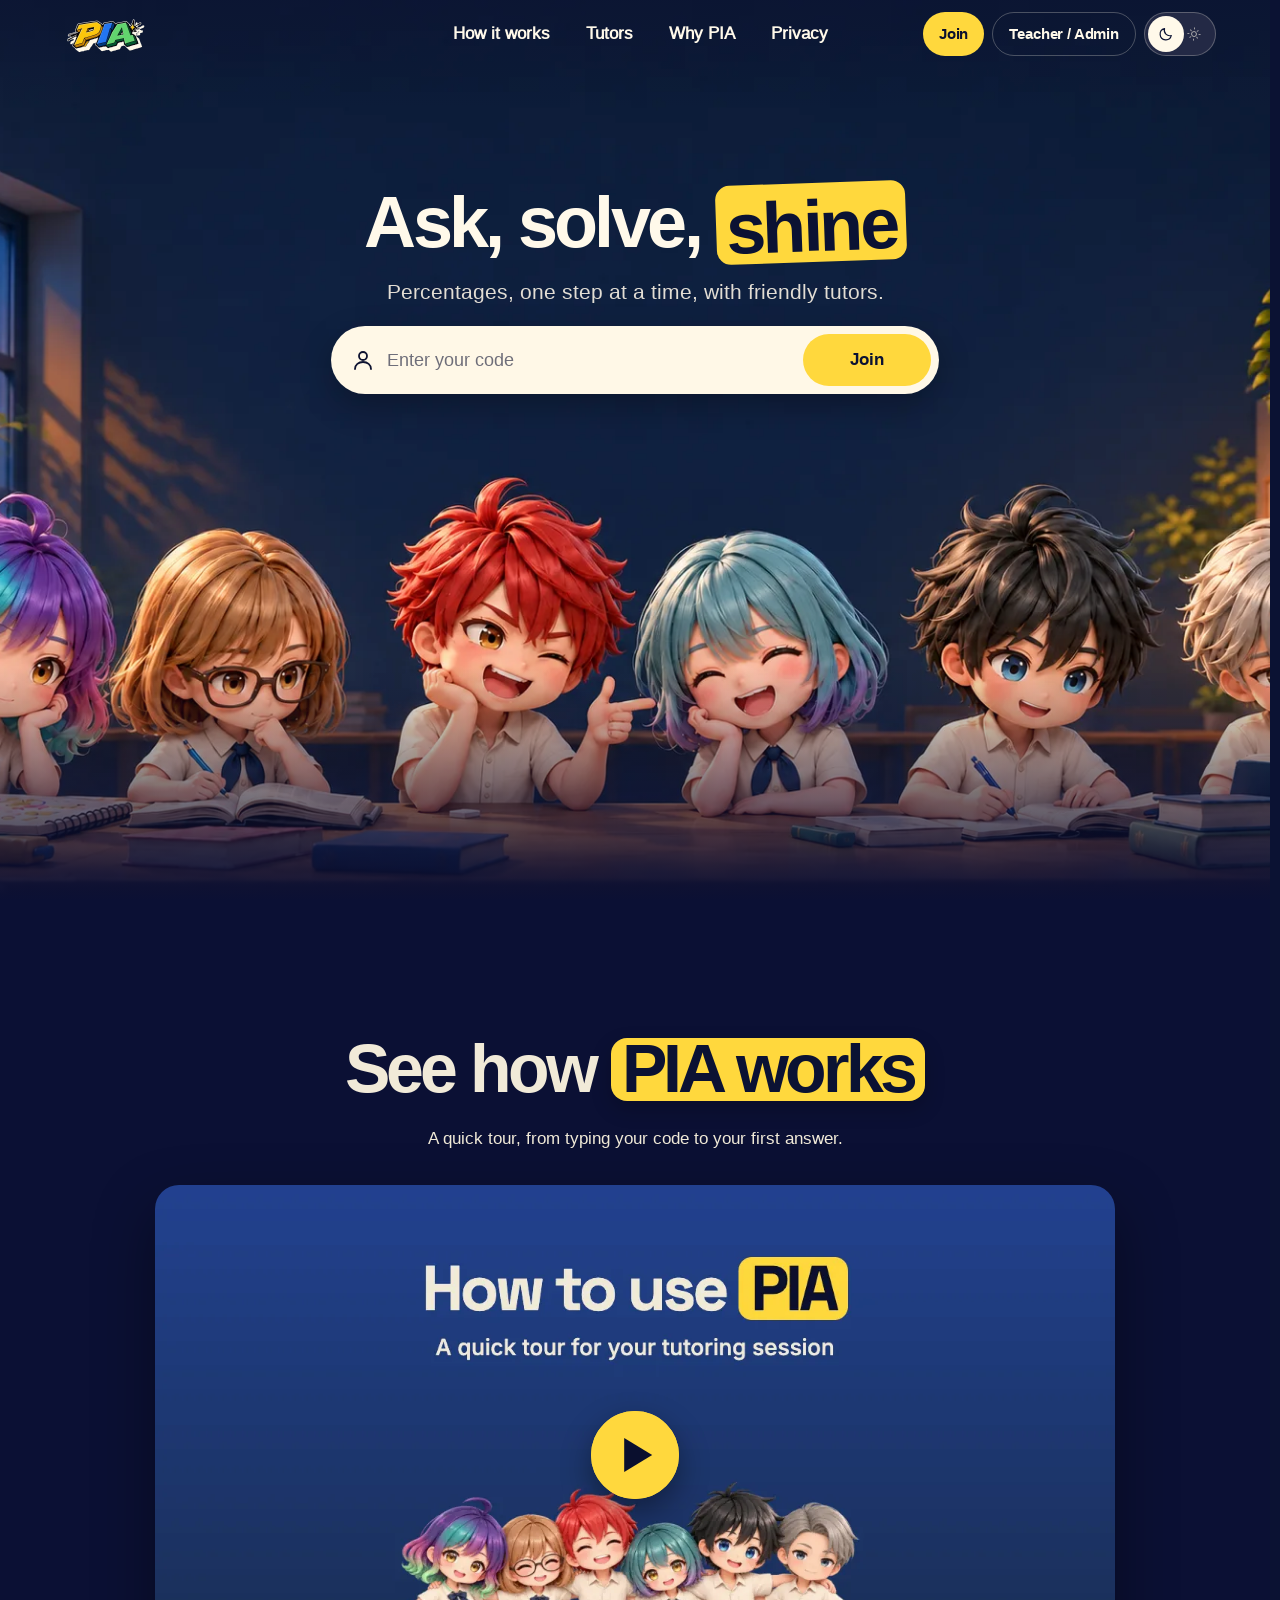
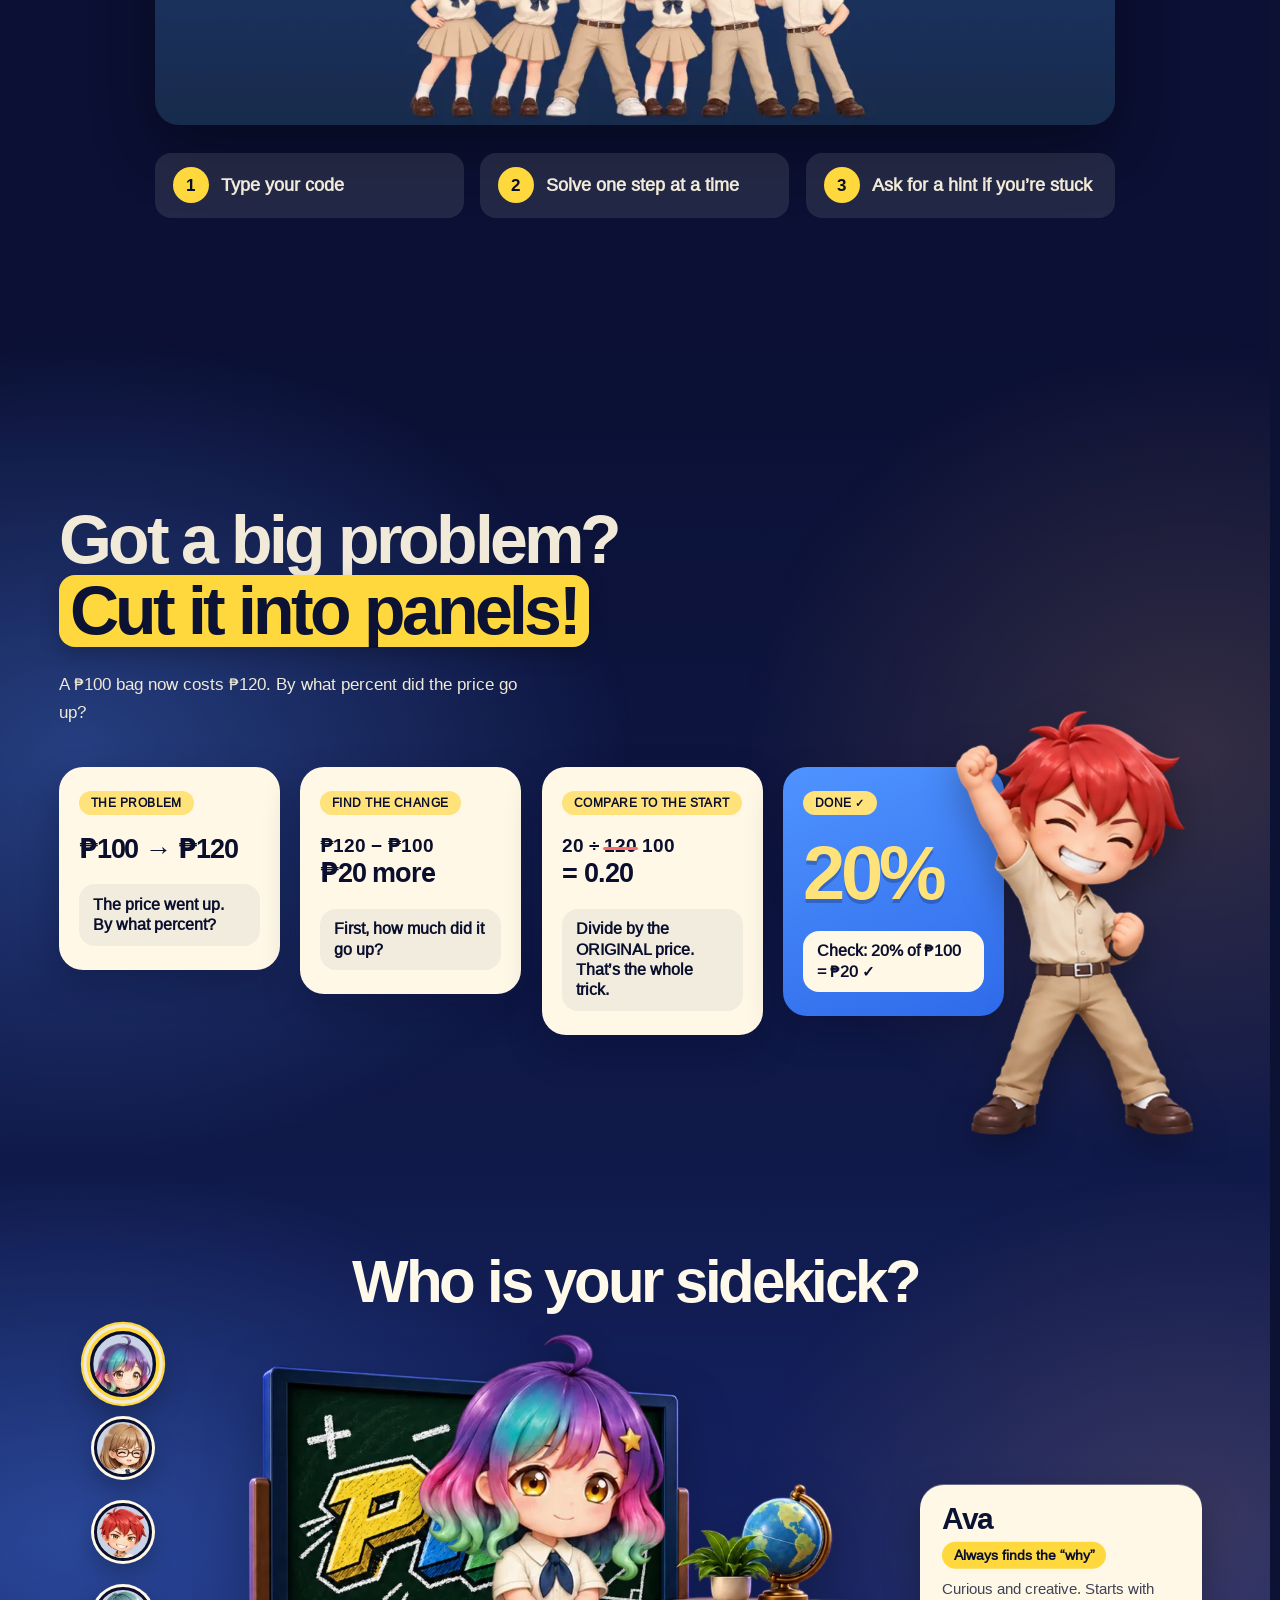
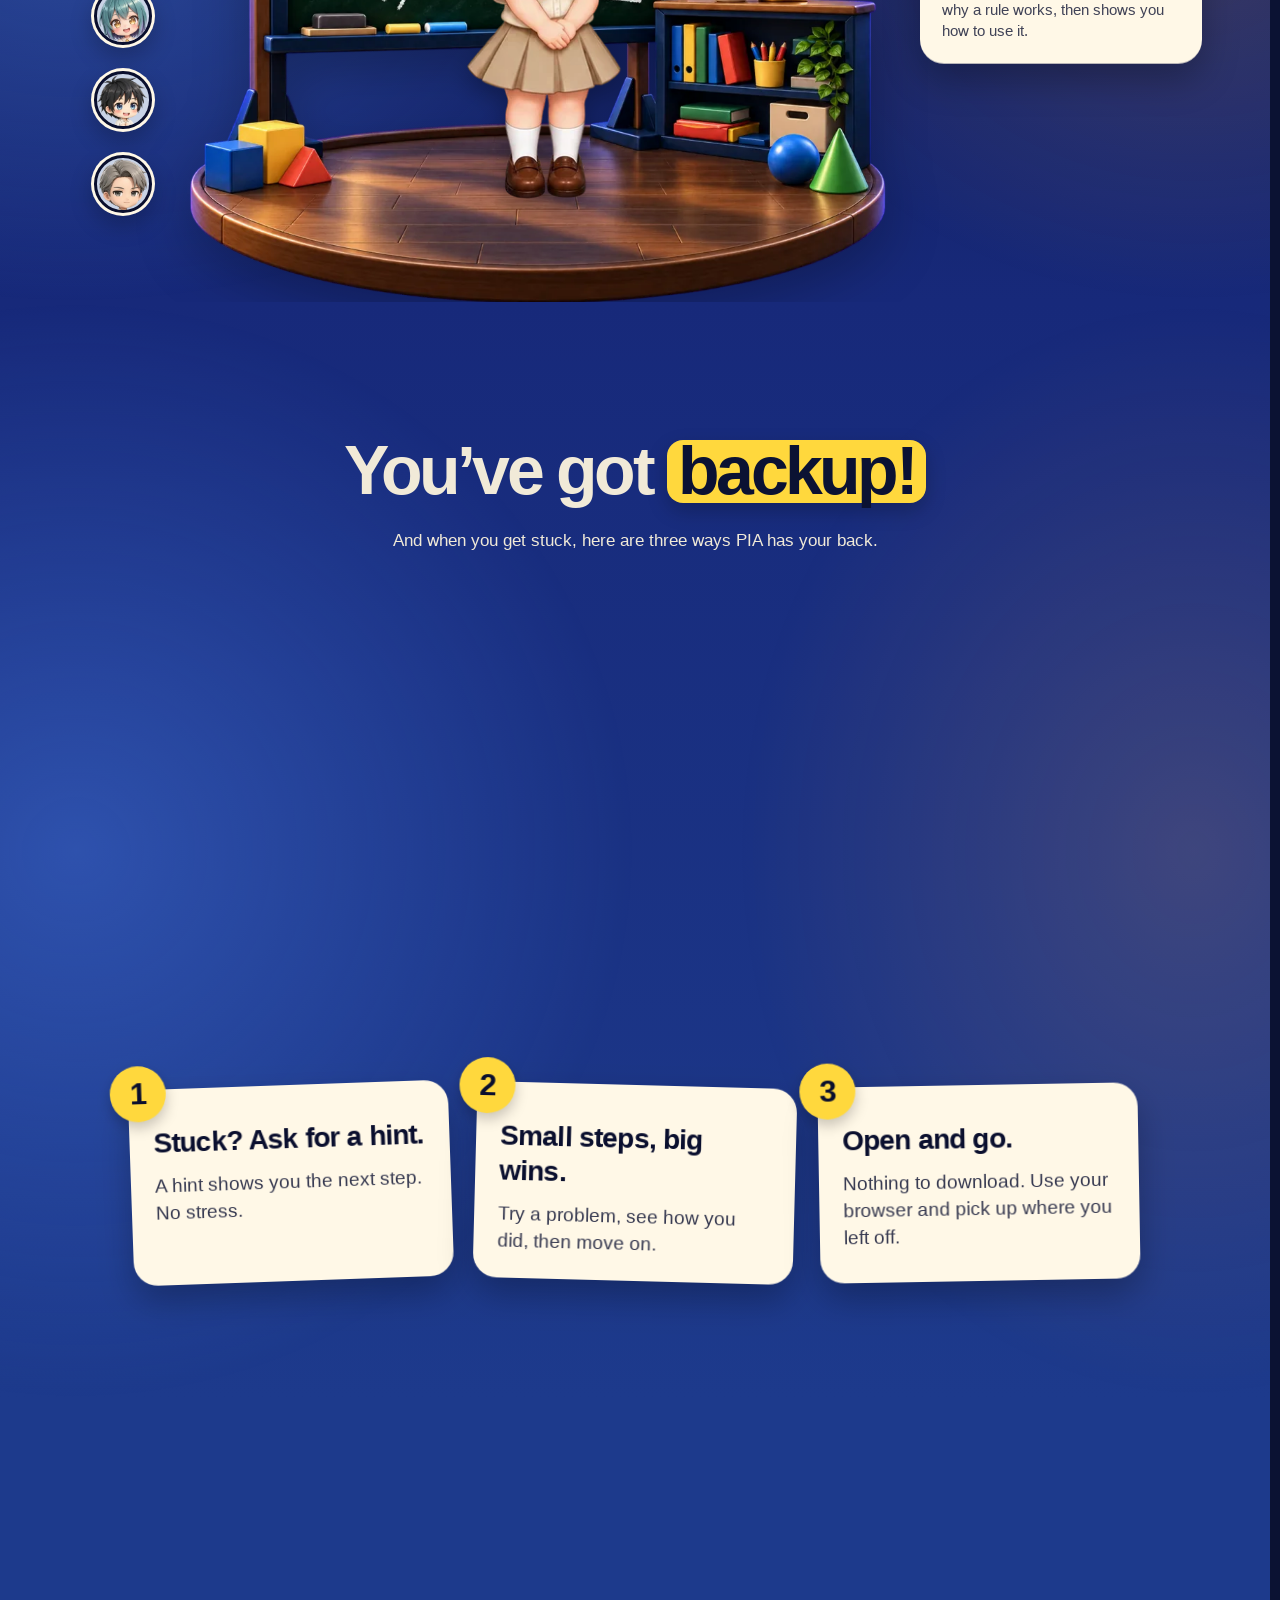
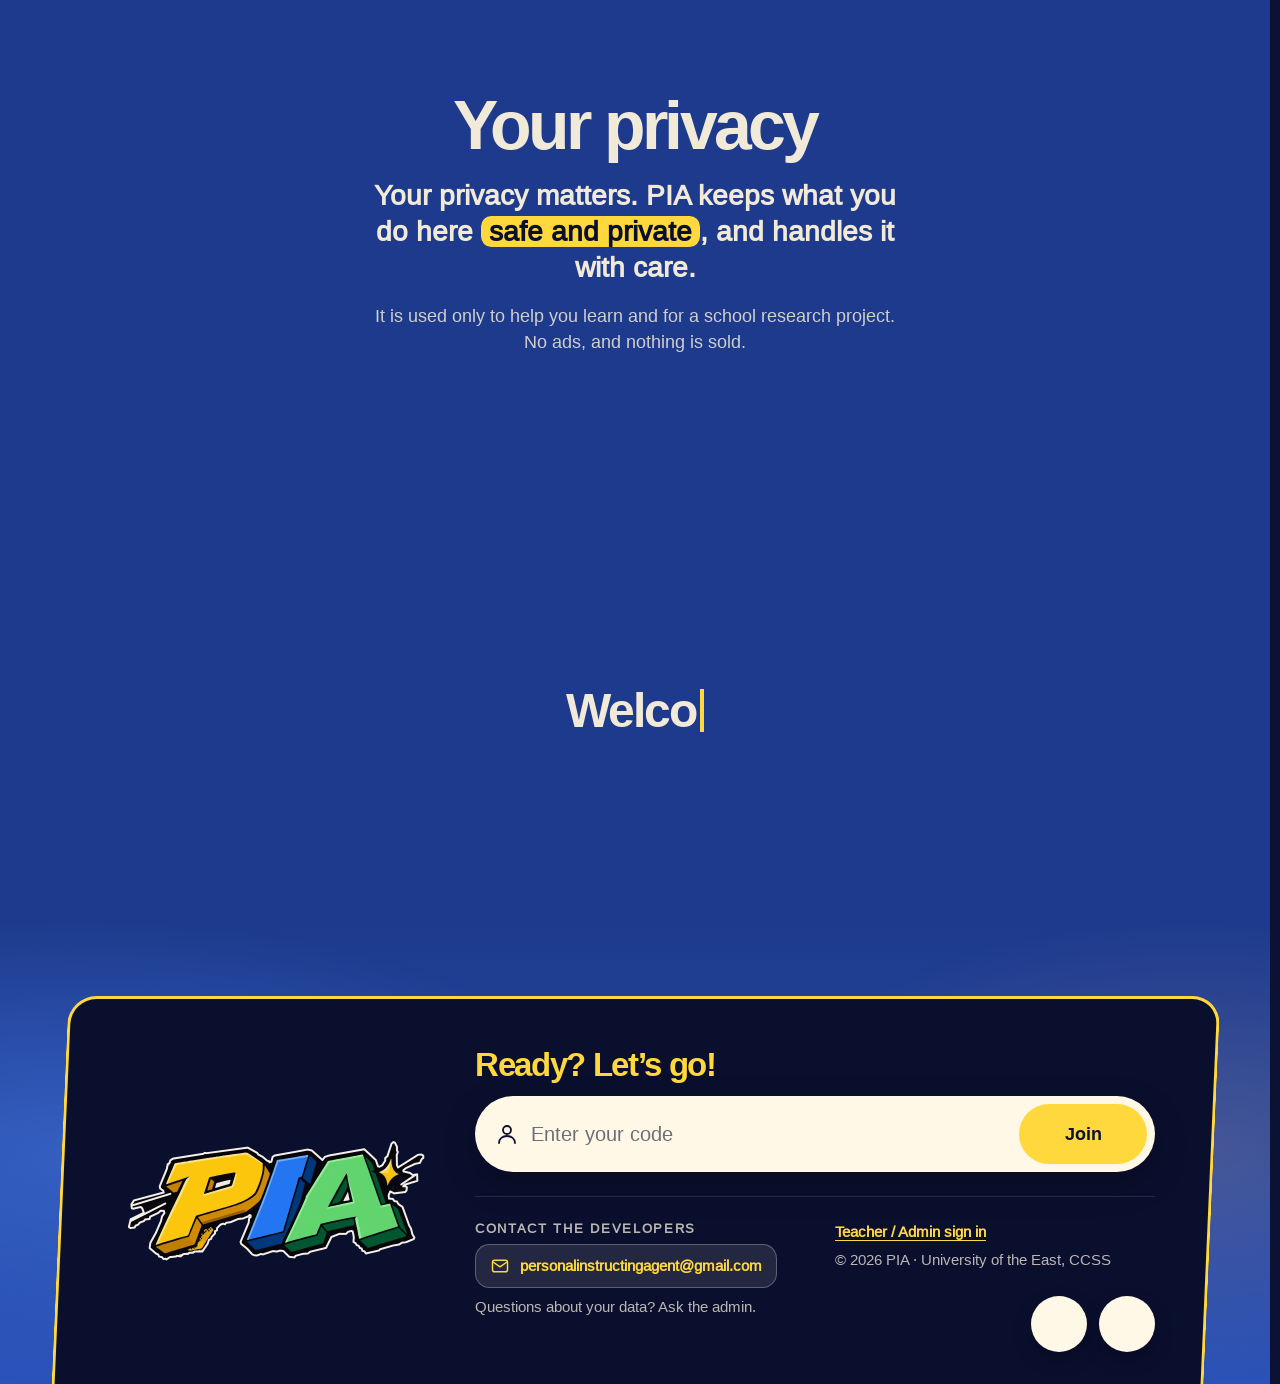
==== index.html @ db26261c "updated description" ====
<!DOCTYPE html>
<html lang="en" data-theme="dark" data-surface="comic">

<head>
    <meta charset="UTF-8">
    <meta name="viewport" content="width=device-width, initial-scale=1.0">
    <meta name="color-scheme" content="light dark">
    <meta name="google-site-verification" content="Gede2GNBqBpKImgxh_n21T97pM8KS10Y89ojU64wCl0" />
    <title>Personal Instructing Agent (PIA)</title>
    <meta name="description"
        content="Practise Grade 7 algebra and percentages with the Personal Instructing Agent (PIA). Sign in to your admin-created account to continue the activities available to you.">
    <meta name="keywords" content="Personal Instructing Agent, PIA, Grade 7 math tutor">

    <meta http-equiv="Content-Security-Policy" content="
        default-src 'self';
        base-uri 'self';
        object-src 'none';
        form-action 'self';
        img-src 'self' data:;
        media-src 'self';
        font-src 'self' https://fonts.gstatic.com;
        style-src 'self' 'unsafe-inline' https://fonts.googleapis.com;
        script-src 'self' 'wasm-unsafe-eval' blob:;
        worker-src 'self' blob:;
        connect-src 'self' https://qqiudlzqowfemzmefnzl.supabase.co wss://qqiudlzqowfemzmefnzl.supabase.co;
    ">

    <title>PIA — Personal Instructing Agent</title>

    <script src="assets/js/shared/theme-boot.js"></script>

    <script src="assets/js/landing/early-redirect.js"></script>

    <script src="assets/js/landing/auth-callback.js?v=20261122a"></script>

    <link rel="stylesheet" href="styles/global.css?v=20261128s">
    <link rel="stylesheet" href="styles/landing/landing.css?v=20261201a">

    <script defer src="/assets/js/vendor/supabase.js"></script>
    <link rel="icon" type="image/png" sizes="32x32" href="/assets/images/favicon-32.png">
    <link rel="icon" type="image/png" sizes="16x16" href="/assets/images/favicon-16.png">
    <link rel="apple-touch-icon" href="/assets/images/apple-touch-icon.png">
</head>

<body>

    <a class="skip-link" href="#main" data-skip>Skip to main content</a>


    <div class="wire" id="wire" role="status" aria-live="polite" hidden>
        <p class="wire-text">
            <span class="wire-dot" aria-hidden="true"></span>
            <span data-wire-text>You're offline. The page still works — signing in won't.</span>
        </p>
    </div>

    <header class="nav" id="nav">
        <div class="shell nav-inner">

            <a class="tap nav-mark brand-link" href="#top">
                <img class="site-logo" src="assets/images/logo-320.webp"
                    alt="PIA — Personal Instructing Agent, back to top" width="96" height="48">
            </a>

            <nav class="nav-menu" id="nav-menu" aria-label="Page sections">
                <ul class="nav-links">
                    <li><a class="nav-link" href="#how">How it works</a></li>
                    <li><a class="nav-link" href="#agent-select">Tutors</a></li>
                    <li><a class="nav-link" href="#why-pia">Why PIA</a></li>
                    <li><a class="nav-link" href="#privacy">Privacy</a></li>
                    <li class="nav-staff-item"><button type="button" class="nav-link nav-link-staff"
                            data-auth-open="staff">Teacher / Admin</button></li>
                    <li class="nav-theme-item"><button type="button" class="nav-link nav-link-staff nav-link-theme"
                            data-theme-toggle><span>Theme</span><span class="theme-switch" aria-hidden="true"><svg
                                    class="icon icon-sun">
                                    <use href="/assets/icons-landing.svg#i-sun"></use>
                                </svg><svg class="icon icon-moon">
                                    <use href="/assets/icons-landing.svg#i-moon"></use>
                                </svg></span></button></li>
                </ul>
            </nav>

            <div class="nav-actions">

                <button type="button" class="tap btn-pop nav-join nav-auth" data-auth-open="signin"
                    data-resume-label="Continue">Join</button>
                <button type="button" class="tap btn-pop nav-signin" data-auth-open="staff">Teacher / Admin</button>

                <button type="button" class="tap theme-toggle theme-switch" id="theme-toggle" data-theme-toggle
                    aria-label="Switch between light and dark mode">
                    <svg class="icon icon-sun" aria-hidden="true">
                        <use href="/assets/icons-landing.svg#i-sun"></use>
                    </svg>
                    <svg class="icon icon-moon" aria-hidden="true">
                        <use href="/assets/icons-landing.svg#i-moon"></use>
                    </svg>
                </button>
                <button type="button" class="tap nav-burger" id="nav-burger" aria-controls="nav-menu"
                    aria-expanded="false" aria-label="Menu">
                    <svg class="icon icon-menu" aria-hidden="true">
                        <use href="/assets/icons-landing.svg#i-menu"></use>
                    </svg>
                    <svg class="icon icon-close" aria-hidden="true">
                        <use href="/assets/icons-landing.svg#i-x"></use>
                    </svg>
                </button>
            </div>
        </div>
    </header>

    <div class="nav-scrim" id="nav-scrim" aria-hidden="true"></div>

    <main id="main" tabindex="-1">
        <span id="top" class="anchor" aria-hidden="true"></span>

        <div class="reel" id="reel">
            <div class="reel-flow">

                <section class="act act-drop" id="hero" aria-labelledby="drop-title">

                    <div class="hero-media" aria-hidden="true">
                        <span class="hero-tone"></span>
                        <span class="hero-scrim"></span>
                    </div>

                    <div class="shell act-drop-inner">
                        <div class="hero-copy">
                            <h1 class="drop-title" id="drop-title" data-lit-words data-nav-edge>
                                <span class="drop-l1">Ask,</span>
                                <span class="drop-l2">solve,</span>
                                <span class="drop-l3">shine</span>
                            </h1>

                            <p class="drop-sub" data-reveal>Percentages, one step at a time, with friendly tutors.</p>

                            <div class="hero-cta hero-join" id="hero-cta" data-reveal>
                                <form class="join" id="hero-join" novalidate>
                                    <label class="sr-only" for="join-num">Your code</label>
                                    <svg class="join-ic" viewBox="0 0 24 24" fill="none" stroke="currentColor"
                                        stroke-width="1.8" stroke-linecap="round" aria-hidden="true">
                                        <circle cx="12" cy="8" r="4" />
                                        <path d="M4 21c0-4.4 3.6-7 8-7s8 2.6 8 7" />
                                    </svg>
                                    <input class="join-in" id="join-num" type="text" inputmode="numeric"
                                        autocomplete="off" spellcheck="false" maxlength="14"
                                        placeholder="Enter your code">
                                    <button type="submit" class="join-btn">Join</button>
                                </form>
                            </div>
                        </div>

                    </div>

                </section>

                <section class="band band-video" id="how" aria-labelledby="how-title">
                    <div class="shell">
                        <header class="band-head">
                            <h2 class="band-title" id="how-title" data-reveal>See how <em class="help-mark">PIA
                                    works</em></h2>
                            <p class="band-lede" data-reveal>A quick tour, from typing your code to your first answer.
                            </p>
                        </header>
                        <div class="video-frame" data-reveal>
                            <video id="how-video" controls preload="none" playsinline width="1280" height="720"
                                poster="assets/video/pia-how-to-use-poster.webp">
                                <source src="assets/video/pia-how-to-use.mp4" type="video/mp4">
                                Your browser cannot play this video.
                            </video>
                            <button type="button" class="video-play" id="how-play" aria-label="Play the video"></button>
                        </div>
                        <ol class="how-steps">
                            <li data-reveal><span class="how-num" aria-hidden="true">1</span>Type your code</li>
                            <li data-reveal><span class="how-num" aria-hidden="true">2</span>Solve one step at a time
                            </li>
                            <li data-reveal><span class="how-num" aria-hidden="true">3</span>Ask for a hint if
                                you&rsquo;re stuck</li>
                        </ol>
                    </div>
                </section>

                <section class="band band-strip" id="lesson" aria-labelledby="strip-title">
                    <div class="shell">
                        <header class="band-head">

                            <h2 class="band-title" id="strip-title" data-reveal>
                                Got a big problem? <em class="help-mark">Cut it into panels!</em>
                            </h2>
                            <p class="band-lede" data-reveal>
                                A &#8369;100 bag now costs &#8369;120. By what percent did the price go up?
                            </p>
                        </header>

                        <ol class="strip">
                            <li class="panel panel-a" data-reveal>
                                <p class="caption panel-cap">The problem</p>
                                <p class="panel-eq">&#8369;100 <span aria-hidden="true">&rarr;</span><span
                                        class="sr-only">to</span> &#8369;120</p>
                                <p class="bubble"><span class="sr-only">PIA: </span>The price went up. By what percent?
                                </p>
                            </li>
                            <li class="panel panel-b" data-reveal>
                                <p class="caption panel-cap">Find the change</p>
                                <p class="panel-eq">
                                    <span class="panel-work">&#8369;120 &minus; &#8369;100</span>
                                    &#8369;20 more
                                </p>
                                <p class="bubble"><span class="sr-only">PIA: </span>First, how much did it go up?</p>
                            </li>
                            <li class="panel panel-c" data-reveal>
                                <p class="caption panel-cap">Compare to the start</p>
                                <p class="panel-eq">

                                    <span class="panel-work">20 &divide; <del aria-hidden="true">120</del> 100</span>
                                    = 0.20
                                </p>
                                <p class="bubble"><span class="sr-only">PIA: </span>Divide by the ORIGINAL price.
                                    That&rsquo;s the whole trick.</p>
                            </li>
                            <li class="panel panel-d panel-splash" data-reveal>
                                <p class="caption panel-cap">Done &check;</p>
                                <p class="panel-eq panel-eq-big">20%</p>
                                <p class="panel-check">Check: 20% of &#8369;100 = &#8369;20 &check;</p>

                            </li>
                        </ol>

                        <picture class="lesson-mate" aria-hidden="true" data-reveal>
                            <source media="(prefers-reduced-motion: reduce)"
                                srcset="assets/images/personas/Extraverted/lesson-theo-belt-still.webp">
                            <img src="assets/images/personas/Extraverted/lesson-theo-belt.webp" alt="" width="480"
                                height="640" loading="lazy" decoding="async">
                        </picture>
                    </div>
                </section>

                <section class="act act-select" id="agent-select" aria-labelledby="select-title">
                    <div class="shell select-shell">

                        <header class="select-head">
                            <p class="mono-tag" data-reveal>Pick your sidekick</p>
                            <h2 class="select-title" id="select-title" data-reveal>Who is your sidekick?</h2>
                        </header>

                        <div class="select-layout">
                            <div class="roster" role="tablist" aria-label="Tutors" data-reveal>
                                <button type="button" class="roster-item" role="tab" id="tab-pia-open" title="Ava"
                                    aria-controls="panel-pia-open" aria-selected="true" tabindex="0"
                                    data-agent="pia-open">
                                    <span class="roster-icon" aria-hidden="true"><img
                                            src="assets/images/heads/pia-open.webp" alt="" width="96" height="96"
                                            decoding="async"></span>
                                    <span class="roster-text">
                                        <span class="roster-name">Ava</span>
                                        <span class="roster-strength">Finds the why</span>
                                    </span>
                                </button>
                                <button type="button" class="roster-item" role="tab" id="tab-pia-conscientious"
                                    title="Cara" aria-controls="panel-pia-conscientious" aria-selected="false"
                                    tabindex="-1" data-agent="pia-conscientious">
                                    <span class="roster-icon" aria-hidden="true"><img
                                            src="assets/images/heads/pia-conscientious.webp" alt="" width="96"
                                            height="96" decoding="async"></span>
                                    <span class="roster-text">
                                        <span class="roster-name">Cara</span>
                                        <span class="roster-strength">Every detail</span>
                                    </span>
                                </button>
                                <button type="button" class="roster-item" role="tab" id="tab-pia-extravert" title="Theo"
                                    aria-controls="panel-pia-extravert" aria-selected="false" tabindex="-1"
                                    data-agent="pia-extravert">
                                    <span class="roster-icon" aria-hidden="true"><img
                                            src="assets/images/heads/pia-extravert.webp" alt="" width="96" height="96"
                                            decoding="async"></span>
                                    <span class="roster-text">
                                        <span class="roster-name">Theo</span>
                                        <span class="roster-strength">High energy</span>
                                    </span>
                                </button>
                                <button type="button" class="roster-item" role="tab" id="tab-pia-agreeable" title="Amy"
                                    aria-controls="panel-pia-agreeable" aria-selected="false" tabindex="-1"
                                    data-agent="pia-agreeable">
                                    <span class="roster-icon" aria-hidden="true"><img
                                            src="assets/images/heads/pia-agreeable.webp" alt="" width="96" height="96"
                                            decoding="async"></span>
                                    <span class="roster-text">
                                        <span class="roster-name">Amy</span>
                                        <span class="roster-strength">Endless patience</span>
                                    </span>
                                </button>
                                <button type="button" class="roster-item" role="tab" id="tab-pia-calm" title="Kai"
                                    aria-controls="panel-pia-calm" aria-selected="false" tabindex="-1"
                                    data-agent="pia-calm">
                                    <span class="roster-icon" aria-hidden="true"><img
                                            src="assets/images/heads/pia-calm.webp" alt="" width="96" height="96"
                                            decoding="async"></span>
                                    <span class="roster-text">
                                        <span class="roster-name">Kai</span>
                                        <span class="roster-strength">Checks every step</span>
                                    </span>
                                </button>
                                <button type="button" class="roster-item" role="tab" id="tab-pia-neutral" title="Noel"
                                    aria-controls="panel-pia-neutral" aria-selected="false" tabindex="-1"
                                    data-agent="pia-neutral">
                                    <span class="roster-icon" aria-hidden="true"><img
                                            src="assets/images/heads/pia-neutral.webp" alt="" width="96" height="96"
                                            decoding="async"></span>
                                    <span class="roster-text">
                                        <span class="roster-name">Noel</span>
                                        <span class="roster-strength">Just the maths</span>
                                    </span>
                                </button>
                            </div>

                            <div class="select-board" data-reveal>

                                <img class="pk-backdrop pk-backdrop-dark"
                                    src="assets/images/backgrounds/classroom-backdrop-3d-pia-dark.webp" alt=""
                                    width="1000" height="1000" loading="lazy" decoding="async" aria-hidden="true">
                                <img class="pk-backdrop pk-backdrop-light"
                                    src="assets/images/backgrounds/classroom-backdrop-3d-pia-light.webp" alt=""
                                    width="1000" height="1000" loading="lazy" decoding="async" aria-hidden="true">
                                <div class="stage">
                                    <div class="stage-figure" data-figure="pia-open">
                                        <div class="model-canvas-wrapper has-art" data-model="pia-open" role="img"
                                            aria-label="Ava, the Explorer, character art">
                                            <picture class="stage-art">
                                                <source media="(prefers-reduced-motion: reduce)"
                                                    srcset="assets/images/tutors/pia-open/default-still.webp">
                                                <img src="assets/images/tutors/pia-open/default.webp" alt="" width="384"
                                                    height="512" decoding="async" loading="lazy">
                                            </picture>
                                        </div>
                                    </div>
                                    <div class="stage-figure" data-figure="pia-conscientious" hidden>
                                        <div class="model-canvas-wrapper has-art" data-model="pia-conscientious"
                                            role="img" aria-label="Cara, the Detective, character art">
                                            <picture class="stage-art">
                                                <source media="(prefers-reduced-motion: reduce)"
                                                    srcset="assets/images/tutors/pia-conscientious/default-still.webp">
                                                <img src="assets/images/tutors/pia-conscientious/default.webp" alt=""
                                                    width="384" height="512" decoding="async" loading="lazy">
                                            </picture>
                                        </div>
                                    </div>
                                    <div class="stage-figure" data-figure="pia-extravert" hidden>
                                        <div class="model-canvas-wrapper has-art" data-model="pia-extravert" role="img"
                                            aria-label="Theo, the Spark, character art">
                                            <picture class="stage-art">
                                                <source media="(prefers-reduced-motion: reduce)"
                                                    srcset="assets/images/tutors/pia-extravert/default-still.webp">
                                                <img src="assets/images/tutors/pia-extravert/default.webp" alt=""
                                                    width="384" height="512" decoding="async" loading="lazy">
                                            </picture>
                                        </div>
                                    </div>
                                    <div class="stage-figure" data-figure="pia-agreeable" hidden>
                                        <div class="model-canvas-wrapper has-art" data-model="pia-agreeable" role="img"
                                            aria-label="Amy, the Ally, character art">
                                            <picture class="stage-art">
                                                <source media="(prefers-reduced-motion: reduce)"
                                                    srcset="assets/images/tutors/pia-agreeable/default-still.webp">
                                                <img src="assets/images/tutors/pia-agreeable/default.webp" alt=""
                                                    width="384" height="512" decoding="async" loading="lazy">
                                            </picture>
                                        </div>
                                    </div>
                                    <div class="stage-figure" data-figure="pia-calm" hidden>
                                        <div class="model-canvas-wrapper has-art" data-model="pia-calm" role="img"
                                            aria-label="Kai, the Steady, character art">
                                            <picture class="stage-art">
                                                <source media="(prefers-reduced-motion: reduce)"
                                                    srcset="assets/images/tutors/pia-calm/default-still.webp">
                                                <img src="assets/images/tutors/pia-calm/default.webp" alt="" width="384"
                                                    height="512" decoding="async" loading="lazy">
                                            </picture>
                                        </div>
                                    </div>
                                    <div class="stage-figure" data-figure="pia-neutral" hidden>
                                        <div class="model-canvas-wrapper has-art" data-model="pia-neutral" role="img"
                                            aria-label="Noel, the Guide, character art">
                                            <picture class="stage-art">
                                                <source media="(prefers-reduced-motion: reduce)"
                                                    srcset="assets/images/tutors/pia-neutral/default-still.webp">
                                                <img src="assets/images/tutors/pia-neutral/default.webp" alt=""
                                                    width="384" height="512" decoding="async" loading="lazy">
                                            </picture>
                                        </div>
                                    </div>
                                </div>

                                <div class="detail">
                                    <div class="detail-panel" id="panel-pia-open" role="tabpanel"
                                        aria-labelledby="tab-pia-open" tabindex="0">
                                        <p class="detail-strength">
                                            <svg class="icon" aria-hidden="true">
                                                <use href="/assets/icons-landing.svg#i-compass"></use>
                                            </svg>
                                            Always finds the “why”
                                        </p>
                                        <h3 class="detail-name">
                                            <span class="detail-name-a">Explorer</span>
                                            <span class="detail-name-b">Ava</span>
                                        </h3>
                                        <p class="detail-desc">Curious and creative. Starts with why a rule works, then
                                            shows you how to use it.</p>
                                    </div>
                                    <div class="detail-panel" id="panel-pia-conscientious" role="tabpanel"
                                        aria-labelledby="tab-pia-conscientious" tabindex="0" hidden>
                                        <p class="detail-strength">
                                            <svg class="icon" aria-hidden="true">
                                                <use href="/assets/icons-landing.svg#i-lens"></use>
                                            </svg>
                                            Never misses a detail
                                        </p>
                                        <h3 class="detail-name">
                                            <span class="detail-name-a">Detective</span>
                                            <span class="detail-name-b">Cara</span>
                                        </h3>
                                        <p class="detail-desc">Organised and thorough. Walks through every problem in
                                            clear steps, so you can be sure of each answer.</p>
                                    </div>
                                    <div class="detail-panel" id="panel-pia-extravert" role="tabpanel"
                                        aria-labelledby="tab-pia-extravert" tabindex="0" hidden>
                                        <p class="detail-strength">
                                            <svg class="icon" aria-hidden="true">
                                                <use href="/assets/icons-landing.svg#i-bolt"></use>
                                            </svg>
                                            Keeps the energy up
                                        </p>
                                        <h3 class="detail-name">
                                            <span class="detail-name-a">Spark</span>
                                            <span class="detail-name-b">Theo</span>
                                        </h3>
                                        <p class="detail-desc">Upbeat and fast-moving. Keeps the energy high with quick
                                            checks, and moves on as soon as it clicks.</p>
                                    </div>
                                    <div class="detail-panel" id="panel-pia-agreeable" role="tabpanel"
                                        aria-labelledby="tab-pia-agreeable" tabindex="0" hidden>
                                        <p class="detail-strength">
                                            <svg class="icon" aria-hidden="true">
                                                <use href="/assets/icons-landing.svg#i-heart"></use>
                                            </svg>
                                            Patient every single time
                                        </p>
                                        <h3 class="detail-name">
                                            <span class="detail-name-a">Ally</span>
                                            <span class="detail-name-b">Amy</span>
                                        </h3>
                                        <p class="detail-desc">Warm and encouraging. Checks in often and is always happy
                                            to explain it again.</p>
                                    </div>
                                    <div class="detail-panel" id="panel-pia-calm" role="tabpanel"
                                        aria-labelledby="tab-pia-calm" tabindex="0" hidden>
                                        <p class="detail-strength">
                                            <svg class="icon" aria-hidden="true">
                                                <use href="/assets/icons-landing.svg#i-anchor"></use>
                                            </svg>
                                            Careful, one step at a time
                                        </p>
                                        <h3 class="detail-name">
                                            <span class="detail-name-a">Steady</span>
                                            <span class="detail-name-b">Kai</span>
                                        </h3>
                                        <p class="detail-desc">Calm and careful. Takes it one step at a time and checks
                                            each step with you.</p>
                                    </div>
                                    <div class="detail-panel" id="panel-pia-neutral" role="tabpanel"
                                        aria-labelledby="tab-pia-neutral" tabindex="0" hidden>
                                        <p class="detail-strength">
                                            <svg class="icon" aria-hidden="true">
                                                <use href="/assets/icons-landing.svg#i-level"></use>
                                            </svg>
                                            Clear and focused
                                        </p>
                                        <h3 class="detail-name">
                                            <span class="detail-name-a">Guide</span>
                                            <span class="detail-name-b">Noel</span>
                                        </h3>
                                        <p class="detail-desc">Clear and friendly. Explains the maths in a simple,
                                            focused way.</p>
                                    </div>
                                </div>
                            </div>

                        </div>

                        <div class="select-foot" data-reveal>
                            <button type="button" class="tap cta cta-primary" data-auth-open="signin">
                                <span class="cta-label">Enter your code to start</span>
                                <span class="cta-orb" aria-hidden="true">
                                    <svg class="icon cta-arrow">
                                        <use href="/assets/icons-landing.svg#i-arrow-right"></use>
                                    </svg>
                                    <svg class="icon cta-arrow cta-arrow-next">
                                        <use href="/assets/icons-landing.svg#i-arrow-right"></use>
                                    </svg>
                                </span>
                            </button>
                            <p class="select-note">After you join, continue from your saved stage. Activities and
                                tutor choices depend on your study group and the stages opened by your admin.</p>
                        </div>
                    </div>
                </section>
            </div>
        </div>

        <section class="band band-help" id="why-pia" aria-labelledby="help-title">
            <div class="shell">
                <header class="help-head">

                    <h2 class="band-title" id="help-title" data-reveal>You&rsquo;ve got <em
                            class="help-mark">backup!</em></h2>
                    <p class="band-lede" data-reveal>And when you get stuck, here are three ways PIA has your back.</p>
                </header>

                <picture class="help-crew" aria-hidden="true" data-reveal>
                    <img src="assets/images/landing/pia-six-characters-1400.webp"
                        srcset="assets/images/landing/pia-six-characters-800.webp 800w, assets/images/landing/pia-six-characters-1400.webp 1400w"
                        sizes="(min-width: 72rem) 63rem, 100vw" alt="" width="1400" height="694" loading="lazy"
                        decoding="async">
                </picture>

                <ol class="help-list">
                    <li class="help-card" data-reveal>
                        <span class="help-num" aria-hidden="true">1</span>
                        <h3 class="help-name">Stuck? Ask for a hint.</h3>
                        <p>A hint shows you the next step. No stress.</p>
                    </li>
                    <li class="help-card" data-reveal>
                        <span class="help-num" aria-hidden="true">2</span>
                        <h3 class="help-name">Small steps, big wins.</h3>
                        <p>Try a problem, see how you did, then move on.</p>
                    </li>
                    <li class="help-card" data-reveal>
                        <span class="help-num" aria-hidden="true">3</span>
                        <h3 class="help-name">Open and go.</h3>
                        <p>Nothing to download. Use your browser and pick up where you left off.</p>
                    </li>
                </ol>
            </div>
        </section>

        <section class="band band-privacy" id="privacy" aria-labelledby="privacy-title">
            <img class="pv-deco pv-lock-a" src="assets/images/landing/privacy-lock.webp" alt="" width="600" height="600"
                loading="lazy" decoding="async" aria-hidden="true">
            <img class="pv-deco pv-key-a" src="assets/images/landing/privacy-key.webp" alt="" width="600" height="600"
                loading="lazy" decoding="async" aria-hidden="true">
            <img class="pv-deco pv-lock-b" src="assets/images/landing/privacy-lock.webp" alt="" width="600" height="600"
                loading="lazy" decoding="async" aria-hidden="true">
            <img class="pv-deco pv-key-b" src="assets/images/landing/privacy-key.webp" alt="" width="600" height="600"
                loading="lazy" decoding="async" aria-hidden="true">
            <div class="shell privacy-simple" data-reveal>
                <h2 class="band-title" id="privacy-title">Your privacy</h2>
                <p class="privacy-line">Your privacy matters. PIA keeps what you do here <b>safe and private</b>, and
                    handles it with care.</p>
                <p class="privacy-sub">It is used only to help you learn and for a school research project. No ads, and
                    nothing is sold.</p>
            </div>
        </section>

        <section class="band band-welcome" id="welcome" aria-labelledby="welcome-title">
            <div class="shell">
                <h2 class="welcome-line" id="welcome-title">
                    <span class="sr-only">Welcome to PIA</span>
                    <span class="welcome-text" data-type="Welcome to" aria-hidden="true">Welcome to</span>
                    <img class="welcome-logo" src="assets/images/logo-640.webp" alt="" width="640" height="320"
                        loading="lazy" decoding="async" aria-hidden="true">
                </h2>
            </div>
        </section>
    </main>

    <footer class="foot" id="get-started" aria-labelledby="cta-title">
        <div class="shell">

            <div class="foot-card">
                <img class="foot-logo" src="assets/images/logo-640.webp" alt="PIA" width="640" height="320"
                    loading="lazy" decoding="async">
                <div class="foot-join">
                    <h2 class="foot-title" id="cta-title">Ready? Let&rsquo;s go!</h2>
                    <form class="join" id="foot-join" novalidate>
                        <label class="sr-only" for="foot-num">Your code</label>
                        <svg class="join-ic" viewBox="0 0 24 24" fill="none" stroke="currentColor" stroke-width="1.8"
                            stroke-linecap="round" aria-hidden="true">
                            <circle cx="12" cy="8" r="4" />
                            <path d="M4 21c0-4.4 3.6-7 8-7s8 2.6 8 7" />
                        </svg>
                        <input class="join-in" id="foot-num" type="text" inputmode="numeric" autocomplete="off"
                            spellcheck="false" maxlength="14" placeholder="Enter your code">
                        <button type="submit" class="join-btn">Join</button>
                    </form>
                    <button type="button" class="tap cta cta-primary foot-btn" data-auth-open="signin">Join</button>
                </div>

                <!-- One compact row: the two school logos, the developers' contact, and the staff link
                     with the copyright line. The privacy note has its own section above the footer. -->
                <div class="foot-cols">
                    <ul class="foot-logos" aria-label="Made at">
                        <li><img src="assets/images/landing/UE-logo.webp" alt="University of the East" width="709"
                                height="709" loading="lazy" decoding="async"></li>
                        <li><img src="assets/images/landing/ccss.webp" alt="College of Computer Studies and Systems"
                                width="1171" height="1171" loading="lazy" decoding="async"></li>
                    </ul>
                    <section class="foot-col foot-contact" aria-labelledby="foot-contact-h">
                        <h3 class="foot-h" id="foot-contact-h">Contact the developers</h3>
                        <a class="foot-mail" href="mailto:personalinstructingagent@gmail.com">
                            <svg class="icon" aria-hidden="true">
                                <use href="/assets/icons-landing.svg#i-mail"></use>
                            </svg>
                            <span>personalinstructingagent<wbr>@gmail.com</span>
                        </a>
                        <p class="foot-sub">Questions about your data? Ask the admin.</p>
                    </section>
                    <div class="foot-meta">
                        <p class="foot-staff"><button type="button" class="link-btn" data-auth-open="staff">Teacher /
                                Admin sign in</button></p>
                        <p class="foot-copy">&copy; 2026 PIA &middot; University of the East, CCSS</p>
                    </div>
                </div>
            </div>
        </div>
    </footer>

    <div class="overlay" id="modal-signin" role="dialog" aria-modal="true" aria-labelledby="signin-title"
        aria-describedby="signin-sub">
        <div class="modal modal-sm">
            <header class="modal-head">
                <div class="modal-head-text">
                    <h2 class="modal-title" id="signin-title">Enter your code</h2>
                    <p class="modal-sub" id="signin-sub" hidden></p>
                </div>
                <button class="modal-close" data-modal-close aria-label="Close dialog">
                    <svg class="icon">
                        <use href="/assets/icons-landing.svg#i-x"></use>
                    </svg>
                </button>
            </header>

            <div class="modal-body">

                <form id="signin-form" class="portal-form" novalidate>
                    <div class="form-grid" id="join-step-code">
                        <div class="field">
                            <div class="label-row">
                                <label class="label" for="join-number">Your code</label>
                                <button type="button" class="link-btn" data-auth-open="staff">Teacher / Admin
                                    sign in</button>
                            </div>
                            <input class="input" type="text" id="join-number" name="number" autocomplete="off"
                                spellcheck="false" maxlength="14" inputmode="numeric" enterkeyhint="go"
                                placeholder="Enter your code" aria-describedby="join-number-msg" data-autofocus>
                            <p class="field-msg" id="join-number-msg" data-msg-for="join-number"></p>
                        </div>
                    </div>

                    <button class="btn btn-primary portal-submit" type="submit" id="si-submit">Join</button>

                    <p class="auth-status" id="signin-status" role="status">
                        <svg class="icon">
                            <use href="/assets/icons-landing.svg#i-alert"></use>
                        </svg>
                        <span data-status-text></span>
                    </p>

                </form>
            </div>
        </div>
    </div>

    <div class="overlay" id="modal-staff" role="dialog" aria-modal="true" aria-labelledby="staff-title">
        <div class="modal modal-sm">
            <header class="modal-head">
                <div class="modal-head-text">
                    <h2 class="modal-title" id="staff-title">Teacher / Admin sign in</h2>
                </div>
                <button class="modal-close" data-modal-close aria-label="Close dialog">
                    <svg class="icon">
                        <use href="/assets/icons-landing.svg#i-x"></use>
                    </svg>
                </button>
            </header>

            <div class="modal-body">
                <form id="staff-form" class="portal-form" novalidate>
                    <div class="form-grid">
                        <div class="field">
                            <label class="label" for="st-email">School email</label>
                            <input class="input" type="email" id="st-email" name="email" autocomplete="username"
                                inputmode="email" autocapitalize="off" spellcheck="false" placeholder="name@ue.edu.ph"
                                aria-describedby="st-email-msg" data-autofocus>
                            <p class="field-msg" id="st-email-msg" data-msg-for="st-email"></p>
                        </div>
                        <div class="field">
                            <div class="label-row">
                                <label class="label" for="st-password">Password</label>
                                <button type="button" class="link-btn" data-auth-open="forgot">Forgot
                                    password?</button>
                            </div>
                            <input class="input" type="password" id="st-password" name="password"
                                autocomplete="current-password" enterkeyhint="go" placeholder="Password"
                                aria-describedby="st-password-msg">
                            <p class="field-msg" id="st-password-msg" data-msg-for="st-password"></p>
                            <label class="show-pw">
                                <input type="checkbox" id="st-show-pw" data-pw-check="st-password">
                                <span>Show password</span>
                            </label>
                        </div>
                    </div>

                    <button class="btn btn-primary portal-submit" type="submit" id="st-submit">Sign in</button>

                    <p class="auth-status" id="staff-status" role="status">
                        <svg class="icon">
                            <use href="/assets/icons-landing.svg#i-alert"></use>
                        </svg>
                        <span data-status-text></span>
                    </p>

                    <p class="portal-first">First time here?
                        <button type="button" class="link-btn" data-auth-open="activate">Activate your account</button>
                    </p>

                    <button type="button" class="btn btn-secondary portal-submit device-offer" data-device-reset hidden>
                        <svg class="icon">
                            <use href="/assets/icons-landing.svg#i-mail"></use>
                        </svg>
                        Sign out of other devices
                    </button>

                </form>
            </div>
        </div>
    </div>

    <div class="overlay" id="modal-join-error" role="alertdialog" aria-modal="true" aria-labelledby="join-error-title"
        aria-describedby="join-error-text">
        <div class="modal modal-sm">
            <header class="modal-head">
                <div class="modal-head-text">
                    <h2 class="modal-title" id="join-error-title">Can’t let you in yet</h2>
                </div>
            </header>
            <div class="modal-body">
                <p class="portal-note" id="join-error-text" role="status"></p>
                <p class="portal-note" id="join-error-wait" hidden>Waiting for your admin…</p>
            </div>
            <footer class="modal-foot">
                <button class="btn btn-primary" type="button" data-modal-close>Okay</button>
            </footer>
        </div>
    </div>

    <div class="overlay" id="modal-forgot" role="dialog" aria-modal="true" aria-labelledby="forgot-title"
        aria-describedby="forgot-description">
        <div class="modal modal-sm">
            <header class="modal-head">
                <div class="modal-head-text">
                    <h2 class="modal-title" id="forgot-title">Set your password</h2>
                    <p class="modal-sub" id="forgot-description">Enter your school email. We’ll send a link to set or
                        reset your password.</p>
                </div>
                <button type="button" class="modal-close" data-modal-close aria-label="Close dialog"><svg class="icon"
                        aria-hidden="true">
                        <use href="/assets/icons-landing.svg#i-x"></use>
                    </svg></button>
            </header>
            <div class="modal-body">
                <form id="forgot-form" novalidate>
                    <div class="field">
                        <label class="label" for="fp-email">School email</label>
                        <input class="input" type="email" id="fp-email" autocomplete="username" inputmode="email"
                            autocapitalize="off" spellcheck="false" aria-describedby="fp-email-msg" data-autofocus>
                        <p class="field-msg" id="fp-email-msg" data-msg-for="fp-email"></p>
                    </div>
                </form>
                <section id="fp-accepted" class="email-accepted" aria-label="Email request accepted" hidden>
                    <p class="email-lead">If this email is registered, we sent a link to</p>
                    <p class="email-destination">
                        <svg class="icon" aria-hidden="true">
                            <use href="/assets/icons-landing.svg#i-mail"></use>
                        </svg>
                        <strong id="fp-sent-to"></strong>
                    </p>
                    <a class="btn btn-primary email-open" id="fp-open-mail" href="https://mail.google.com/"
                        target="_blank" rel="noopener">Open inbox</a>
                    <p class="email-note">Not there? Check Spam or Junk.</p>
                    <div class="auth-alt email-more">
                        <button type="button" class="link-btn" id="fp-resend">Resend email</button>
                        <span class="email-dot" aria-hidden="true"></span>
                        <button type="button" class="link-btn" id="fp-change-email">Use a different email</button>
                    </div>
                </section>
                <p class="email-cooldown" id="fp-cooldown"></p>
                <p class="auth-status" id="forgot-status" role="status"><svg class="icon" aria-hidden="true">
                        <use href="/assets/icons-landing.svg#i-alert"></use>
                    </svg><span data-status-text></span></p>
            </div>
            <footer class="modal-foot" id="fp-footer">
                <button class="btn btn-primary" type="submit" form="forgot-form" id="fp-submit">Send link</button>
            </footer>
        </div>
    </div>

    <div class="overlay" id="modal-device-reset" role="dialog" aria-modal="true" aria-labelledby="device-reset-title"
        aria-describedby="device-reset-sub">
        <div class="modal modal-sm">
            <header class="modal-head">
                <div class="modal-head-text">
                    <h2 class="modal-title" id="device-reset-title">Sign out of other devices</h2>
                    <p class="modal-sub" id="device-reset-sub">Confirm it's you with a code from your email.</p>
                </div>
                <button class="modal-close" data-modal-close aria-label="Close dialog">
                    <svg class="icon">
                        <use href="/assets/icons-landing.svg#i-x"></use>
                    </svg>
                </button>
            </header>

            <div class="modal-body">
                <form id="device-reset-form" novalidate>
                    <div class="auth-intro">
                        <svg class="icon">
                            <use href="/assets/icons-landing.svg#i-mail"></use>
                        </svg>
                        <p class="auth-intro-text">
                            A code is on its way to <b id="dr-sent-to">your email</b>. Entering it signs your
                            account out of every other computer and signs you in here.
                        </p>
                    </div>
                    <div class="field">
                        <label class="label" for="dr-code">Code from the email</label>
                        <input class="input" type="text" id="dr-code" inputmode="numeric" autocomplete="one-time-code"
                            maxlength="10" spellcheck="false" placeholder="6-digit code" aria-describedby="dr-code-msg"
                            data-autofocus>
                        <p class="field-msg" id="dr-code-msg" data-msg-for="dr-code"></p>
                    </div>
                    <div class="auth-alt">
                        <button type="button" class="link-btn" id="dr-resend" disabled>Send a new code</button>
                    </div>
                </form>
                <p class="auth-status" id="device-reset-status" role="status">
                    <svg class="icon">
                        <use href="/assets/icons-landing.svg#i-alert"></use>
                    </svg>
                    <span data-status-text></span>
                </p>
            </div>

            <footer class="modal-foot modal-foot-split">
                <div class="modal-foot-actions">
                    <button class="btn btn-primary" type="submit" form="device-reset-form" id="dr-submit">
                        <svg class="icon">
                            <use href="/assets/icons-landing.svg#i-check"></use>
                        </svg>
                        Verify and sign in
                    </button>
                </div>
            </footer>
        </div>
    </div>

    <div class="overlay" id="modal-set-password" role="dialog" aria-modal="true" aria-labelledby="sp-title"
        aria-describedby="sp-sub">
        <div class="modal modal-sm">
            <header class="modal-head">
                <div class="modal-head-text">
                    <h2 class="modal-title" id="sp-title">Set your password</h2>
                    <p class="modal-sub" id="sp-sub" hidden></p>
                </div>
                <button class="modal-close" data-modal-close aria-label="Close dialog">
                    <svg class="icon">
                        <use href="/assets/icons-landing.svg#i-x"></use>
                    </svg>
                </button>
            </header>

            <div class="modal-body">
                <form id="sp-form" class="portal-form" novalidate hidden>
                    <div class="form-grid">
                        <div class="field">
                            <label class="label" for="sp-password">New password</label>
                            <input class="input" type="password" id="sp-password" minlength="8"
                                autocomplete="new-password" enterkeyhint="next" placeholder="Password"
                                aria-describedby="sp-password-msg" data-autofocus>
                            <p class="field-msg" id="sp-password-msg" data-msg-for="sp-password"></p>
                        </div>
                        <div class="field">
                            <label class="label" for="sp-confirm">Confirm password</label>
                            <input class="input" type="password" id="sp-confirm" minlength="8"
                                autocomplete="new-password" enterkeyhint="go" placeholder="Password"
                                aria-describedby="sp-confirm-msg">
                            <p class="field-msg" id="sp-confirm-msg" data-msg-for="sp-confirm"></p>
                        </div>
                    </div>
                    <label class="show-pw">
                        <input type="checkbox" autocomplete="off" id="sp-show-pw"
                            data-pw-check="sp-password sp-confirm">
                        <span>Show passwords</span>
                    </label>
                    <button class="btn btn-primary portal-submit" type="submit" id="sp-submit">Confirm and sign
                        in</button>
                </form>
                <p class="auth-status" id="sp-status" role="status">
                    <svg class="icon">
                        <use href="/assets/icons-landing.svg#i-alert"></use>
                    </svg>
                    <span data-status-text></span>
                </p>
                <button class="btn btn-secondary portal-submit" type="button" id="sp-retry" hidden>Retry
                    verification</button>
                <button class="btn btn-primary portal-submit" type="button" id="sp-new-link" hidden>Request a new
                    link</button>
                <button class="btn btn-primary portal-submit" type="button" id="sp-signin" hidden>Sign in</button>
            </div>
        </div>
    </div>

    <div class="toast-stack" id="toast-stack" role="status" aria-live="polite"></div>

    <script defer src="assets/js/shared/site-config.js?v=20261031a"></script>
    <script defer src="assets/js/shared/helpers.js?v=20261031c"></script>
    <script defer src="assets/js/shared/device.js?v=20261031a"></script>
    <script defer src="assets/js/shared/student-guard.js?v=20261031a"></script>
    <script defer src="assets/js/shared/idle-timeout.js?v=20261031c"></script>
    <script defer src="assets/js/shared/activity-tracking.js?v=20261127b"></script>
    <script defer src="assets/js/shared/session-guard.js?v=20261127b"></script>
    <script defer src="assets/js/shared/page-extras.js?v=20261031a"></script>
    <script defer src="assets/js/shared/device-revoke.js?v=20261031b"></script>
    <script defer src="assets/js/shared/stage-sync.js?v=20261031a"></script>
    <script defer src="assets/js/landing/auth-modals.js?v=20261031z"></script>
    <script defer src="assets/js/landing/auth-form-helpers.js?v=20261124b"></script>
    <script defer src="assets/js/landing/auth-sign-in.js?v=20261122c"></script>
    <script defer src="assets/js/landing/auth-student-join.js?v=20261126c"></script>
    <script defer src="assets/js/landing/auth-device-reset.js?v=20261127b"></script>
    <script defer src="assets/js/landing/auth-set-password.js?v=20261124a"></script>
    <script defer src="assets/js/landing/auth-email-requests.js?v=20261122c"></script>
    <script defer src="assets/js/landing/auth-resume.js?v=20261121b"></script>
    <script defer src="assets/js/landing/auth-hero-join.js?v=20261126a"></script>
    <script defer src="assets/js/landing/auth-start.js?v=20261126a"></script>
    <script defer src="assets/js/landing/scroll-engine.js?v=20261031a"></script>
    <script defer src="assets/js/landing/page-basics.js?v=20261031c"></script>
    <script defer src="assets/js/landing/text-effects.js?v=20261031a"></script>
    <script defer src="assets/js/landing/scroll-effects.js?v=20261031a"></script>
    <script defer src="assets/js/landing/videos.js?v=20261031a"></script>
    <script defer src="assets/js/landing/navbar.js?v=20261031b"></script>
    <script defer src="assets/js/landing/tutor-picker.js?v=20261031b"></script>

</body>

</html>
---- styles/global.css ----
/* PIA SYSTEM — GLOBAL v3 */
:root {
    --palette-ink: #0b1233;
    --palette-paper: #fff9ea;
    --palette-violet: #3a8dff;
    --palette-volt: #ffd83d;
    /* yellow used as TEXT: the bright volt on dark surfaces, a deep gold on light ones (4.5:1 on white) */
    --volt-text: var(--palette-volt);
    --palette-green: #2ed573;
    --status-coral: #ffb938;
    --status-coral-ink: #7a4b00;
    --status-coral-dark: #ffd27a;
    --status-amber: #ffcb3d; /* warning / needs attention              */
    --status-red: #dc2626;
    --status-red-ink: #b91c1c;
    --status-red-dark: #f87171;
    /* Colors used by page styles */
    --black-a14: rgb(0 0 0 / 0.14);
    --black-a16: rgb(0 0 0 / 0.16);
    --black-a18: rgb(0 0 0 / 0.18);
    --black-a20: rgba(0, 0, 0, 0.2);
    --black-a22: rgb(0 0 0 / 0.22);
    --black-a25: rgba(0, 0, 0, 0.25);
    --black-a26: rgba(0, 0, 0, 0.26);
    --black-a28: rgba(0, 0, 0, 0.28);
    --black-a30: rgba(0, 0, 0, 0.3);
    --black-a32: rgba(0, 0, 0, 0.32);
    --black-a40: rgba(0, 0, 0, 0.4);
    --black-a45: rgba(0, 0, 0, 0.45);
    --black-a50: rgba(0, 0, 0, 0.5);
    --black-a60: rgb(0 0 0 / 0.6);
    --hex-0a0f2e: #0a0f2e;
    --hex-0b1034: #0b1034;
    --hex-0b1138: #0b1138;
    --hex-0d1230: #0d1230;
    --hex-0e3a9a: #0e3a9a;
    --hex-0e7a3c: #0e7a3c;
    --hex-0f1a44: #0f1a44;
    --hex-101745: #101745;
    --hex-101a4a: #101a4a;
    --hex-111a47: #111a47;
    --hex-122546: #122546;
    --hex-123524: #123524;
    --hex-142849: #142849;
    --hex-17225c: #17225c;
    --hex-17297a: #17297a;
    --hex-1745b0: #1745b0;
    --hex-182b4c: #182b4c;
    --hex-182f78: #182f78;
    --hex-1a0606: #1a0606;
    --hex-1b3158: #1b3158;
    --hex-1d3a8c: #1d3a8c;
    --hex-22418f: #22418f;
    --hex-2563d9: #2563d9;
    --hex-2a1213: #2a1213;
    --hex-2a52b8: #2a52b8;
    --hex-2a68d6: #2a68d6;
    --hex-2b2108: #2b2108;
    --hex-2f6bea: #2f6bea;
    --hex-2f74ee: #2f74ee;
    --hex-3a4a85: #3a4a85;
    --hex-4a5170: #4a5170;
    --hex-4f93ff: #4f93ff;
    --hex-5aa0ff: #5aa0ff;
    --hex-5b2427: #5b2427;
    --hex-5c4713: #5c4713;
    --hex-6aa8ff: #6aa8ff;
    --hex-7fb4ff: #7fb4ff;
    --hex-7fd6a0: #7fd6a0;
    --hex-7fe0b0: #7fe0b0;
    --hex-92400e: #92400e;
    --hex-991b1b: #991b1b;
    --hex-a5ccff: #a5ccff;
    --hex-a8bfeb: #a8bfeb;
    --hex-b3261e: #b3261e;
    --hex-b9c0e0: #b9c0e0;
    --hex-bccfef: #bccfef;
    --hex-bcd2f2: #bcd2f2;
    --hex-c1def3: #c1def3;
    --hex-c9d3e6: #c9d3e6;
    --hex-cddcf3: #cddcf3;
    --hex-cfe5f5: #cfe5f5;
    --hex-d2e8f6: #d2e8f6;
    --hex-d3e2f6: #d3e2f6;
    --hex-d3e4f5: #d3e4f5;
    --hex-d6eaf8: #d6eaf8;
    --hex-dce7f6: #dce7f6;
    --hex-e5484d: #e5484d;
    --hex-e8c36a: #e8c36a;
    --hex-e8eef7: #e8eef7;
    --hex-f08a8a: #f08a8a;
    --hex-f1ead8: #f1ead8;
    --hex-f1ecdd: #f1ecdd;
    --hex-f2b8b8: #f2b8b8;
    --hex-fbbf24: #fbbf24;
    --hex-fca5a5: #fca5a5;
    --hex-fdecec: #fdecec;
    --hex-fdf2d8: #fdf2d8;
    --hex-ff5d5d: #ff5d5d;
    --hex-ff6b6b: #ff6b6b;
    --hex-ff8fb8: #ff8fb8;
    --hex-ff9a9a: #ff9a9a;
    --hex-ffe270: #ffe270;
    --hex-ffe27a: #ffe27a;
    --hex-ffe574: #ffe574;
    --hex-ffe66d: #ffe66d;
    --hex-fff8e7: #fff8e7;
    --hex-fffaf0: #fffaf0;
    --hex-ffffff: #ffffff;
    --rgb10-15-46-a20: rgba(10, 15, 46, 0.2);
    --rgb10-15-46-a25: rgba(10, 15, 46, 0.25);
    --rgb10-15-46-a36: rgba(10, 15, 46, 0.36);
    --rgb10-15-46-a7: rgba(10, 15, 46, 0.07);
    --rgb10-15-46-a72: rgba(10, 15, 46, 0.72);
    --rgb10-15-46-a78: rgba(10, 15, 46, 0.78);
    --rgb10-15-46-a8: rgba(10, 15, 46, 0.08);
    --rgb10-15-46-a82: rgba(10, 15, 46, 0.82);
    --rgb11-18-51-a0: rgba(11, 18, 51, 0);
    --rgb11-18-51-a35: rgba(11, 18, 51, 0.35);
    --rgb11-18-51-a42: rgba(11, 18, 51, 0.42);
    --rgb11-18-51-a58: rgba(11, 18, 51, 0.58);
    --rgb11-18-51-a78: rgba(11, 18, 51, 0.78);
    --rgb11-18-51-a88: rgba(11, 18, 51, 0.88);
    --rgb11-18-51-a92: rgba(11, 18, 51, 0.92);
    --rgb120-160-255-a28: rgba(120, 160, 255, 0.28);
    --rgb127-127-127-a18: rgba(127, 127, 127, 0.18);
    --rgb127-127-127-a30: rgba(127, 127, 127, 0.3);
    --rgb13-18-48-a60: rgba(13, 18, 48, 0.6);
    --rgb14-11-22-a45: rgb(14 11 22 / 0.45);
    --rgb20-30-70-a30: rgba(20, 30, 70, 0.3);
    --rgb20-30-70-a38: rgba(20, 30, 70, 0.38);
    --rgb244-241-234-a10: rgba(244, 241, 234, 0.1);
    --rgb244-241-234-a12: rgba(244, 241, 234, 0.12);
    --rgb244-241-234-a22: rgba(244, 241, 234, 0.22);
    --rgb255-176-96-a16: rgba(255, 176, 96, 0.16);
    --rgb255-216-61-a0: rgba(255, 216, 61, 0);
    --rgb255-216-61-a20: rgba(255, 216, 61, 0.2);
    --rgb255-216-61-a65: rgba(255, 216, 61, 0.65);
    --rgb255-216-61-a85: rgba(255, 216, 61, 0.85);
    --rgb255-248-231-a10: rgba(255, 248, 231, 0.1);
    --rgb255-248-231-a12: rgba(255, 248, 231, 0.12);
    --rgb255-248-231-a18: rgba(255, 248, 231, 0.18);
    --rgb255-248-231-a20: rgba(255, 248, 231, 0.2);
    --rgb255-248-231-a28: rgba(255, 248, 231, 0.28);
    --rgb255-248-231-a34: rgba(255, 248, 231, 0.34);
    --rgb255-248-231-a72: rgba(255, 248, 231, 0.72);
    --rgb255-249-234-a0: rgba(255, 249, 234, 0);
    --rgb255-249-234-a78: rgba(255, 249, 234, 0.78);
    --rgb255-249-234-a92: rgba(255, 249, 234, 0.92);
    --rgb47-116-238-a22: rgba(47, 116, 238, 0.22);
    --rgb58-141-255-a18: rgba(58, 141, 255, 0.18);
    --rgb6-10-34-a62: rgba(6, 10, 34, 0.62);
    --rgb6-10-40-a30: rgba(6, 10, 40, 0.3);
    --rgb86-144-255-a34: rgba(86, 144, 255, 0.34);
    --rgb90-160-255-a28: rgba(90, 160, 255, 0.28);
    --white-a70: rgba(255, 255, 255, 0.7);
    --white-a75: rgba(255, 255, 255, 0.75);
    --font-display: 'Space Grotesk', 'Space Grotesk Fallback', system-ui, sans-serif;
    --font-body: 'Inter', 'Inter Fallback', -apple-system, BlinkMacSystemFont, 'Segoe UI',
        sans-serif;
    --font-mono: 'JetBrains Mono', 'JetBrains Mono Fallback', 'JetBrains Mono Fallback Win',
        ui-monospace, monospace;
    --fs-body: 16px;
    --fs-lg: 18px;
    --fs-sm: 14px;
    --fs-xs: 13.5px;
    --fs-h1: 44px;
    --fs-h2: 32px;
    --fs-h3: 24px;
    --fs-h4: 20px;
    --lh-body: 1.6;
    --lh-tight: 1.25;
    --logo-h: 40px;
    --bg-main: color-mix(in srgb, var(--palette-ink) 5%, var(--palette-paper));
    --bg-body: var(--bg-main);
    --bg-surface: var(--palette-paper);
    --bg-surface-hi: var(--palette-paper);
    --bg-surface-hover: color-mix(in srgb, var(--palette-ink) 4%, var(--palette-paper));
    --bg-field: color-mix(in srgb, var(--palette-ink) 6%, var(--palette-paper));
    --bg-inset-focus: var(--palette-paper);
    --bg-chip: color-mix(in srgb, var(--palette-ink) 9%, var(--palette-paper));
    --bg-chip-hover: color-mix(in srgb, var(--palette-ink) 14%, var(--palette-paper));
    --track: color-mix(in srgb, var(--palette-ink) 22%, var(--palette-paper));
    --track-hover: color-mix(in srgb, var(--palette-ink) 38%, var(--palette-paper));

    --text: var(--palette-ink);
    --text-muted: color-mix(in srgb, var(--palette-ink) 74%, var(--palette-paper));
    --text-faint: color-mix(in srgb, var(--palette-ink) 66%, var(--palette-paper));
    --text-on-solid: var(--palette-paper);

    /* Lines. --line clears the 3:1 WCAG 1.4.11 asks of a control boundary on
       a surface (3.03); --line-soft only divides what is already separate. */
    --line: color-mix(in srgb, var(--palette-ink) 45%, var(--palette-paper));
    --line-soft: color-mix(in srgb, var(--palette-ink) 13%, var(--palette-paper));
    --accent: color-mix(in srgb, var(--palette-violet) 62%, var(--palette-ink));
    --accent-strong: color-mix(in srgb, var(--palette-violet) 52%, var(--palette-ink));
    --accent-soft: color-mix(in srgb, var(--palette-violet) 14%, transparent);
    --accent-line: color-mix(in srgb, var(--palette-violet) 40%, transparent);
    --on-accent: var(--palette-paper);

    --volt: var(--palette-volt);
    --on-volt: var(--palette-ink);
    --green: var(--palette-green);
    --on-green: var(--palette-ink);
    --color-correct: color-mix(in srgb, var(--palette-green) 40%, var(--palette-ink));
    --correct-soft: color-mix(in srgb, var(--palette-green) 26%, transparent);
    --retry-soft: color-mix(in srgb, var(--status-coral) 14%, transparent);
    --retry-ink: var(--status-coral-ink);

    --warning: color-mix(in srgb, var(--status-amber) 45%, var(--palette-ink));
    --warning-soft: color-mix(in srgb, var(--status-amber) 18%, transparent);
    --warning-line: color-mix(in srgb, var(--status-amber) 40%, transparent);
    --warning-ink: var(--warning);
    --danger: var(--status-red-ink);
    --danger-strong: color-mix(in srgb, var(--status-red-ink) 82%, var(--palette-ink));
    --danger-ink: var(--status-red-ink);
    --danger-soft: color-mix(in srgb, var(--status-red) 11%, transparent);
    --danger-line: color-mix(in srgb, var(--status-red) 35%, transparent);
    --on-danger: var(--palette-paper);
    --stripe: color-mix(in srgb, var(--palette-ink) 3%, transparent);
    --shadow-sm: 0 0 0 1px var(--line-soft);
    --shadow-card: 0 0 0 1px var(--line-soft);
    --shadow-md: 0 0 0 1px var(--line), 0.25rem 0.25rem 0 var(--accent-line);
    --shadow-lg: 0 0 0 1px var(--line), 0.375rem 0.375rem 0 var(--accent-line);
    --pop: color-mix(in srgb, var(--palette-violet) 70%, var(--palette-ink));
    --shadow-dialog: 0 0 0 2px var(--text), 0.375rem 0.375rem 0 var(--pop);
    --scrim: color-mix(in srgb, var(--palette-paper) 76%, transparent);
    --ink: var(--text);
    --grain: url("data:image/svg+xml,%3Csvg xmlns='http://www.w3.org/2000/svg' width='180' height='180'%3E%3Cfilter id='n'%3E%3CfeTurbulence type='fractalNoise' baseFrequency='.85' numOctaves='2' stitchTiles='stitch'/%3E%3CfeColorMatrix values='.33 .33 .33 0 0 .33 .33 .33 0 0 .33 .33 .33 0 0 0 0 0 0 .07'/%3E%3C/filter%3E%3Crect width='100%25' height='100%25' filter='url(%23n)'/%3E%3C/svg%3E");

    color-scheme: light;
    --r-card: 12px;
    --r-pill: 999px;
    --r-xs: 8px;
    --r-sm: 10px;
    --r-md: 12px;
    --r-lg: 12px;
    --r-xl: 20px;

    --sp-1: 4px;
    --sp-2: 8px;
    --sp-3: 12px;
    --sp-4: 16px;
    --sp-5: 20px;
    --sp-6: 24px;
    --sp-7: 32px;
    --sp-8: 40px;
    --sp-9: 48px;
    --sp-10: 64px;
    --rail-w: 76px;
    --rail-pad: 8px;
    --topbar-h: 68px;
    --control-h: 44px;
    --control-h-lg: 52px;
    --field-h: 48px;
    --row-h: 60px;
    --icon-btn: 44px;

    --ease: cubic-bezier(0.34, 1.32, 0.48, 1);
    --ease-flat: cubic-bezier(0.4, 0, 0.2, 1);
    --t-fast: 140ms var(--ease-flat);
    --t-base: 200ms var(--ease-flat);
    --t-layout: 260ms var(--ease-flat);
    --z-page: 1;
    --z-sticky: 30;
    --z-rail: 60;
    --z-overlay: 100;
    --z-toast: 300;
    --z-banner: 350;
    --z-boot: 400;
    --z-lockout: 450;

    --scrollbar-w: 0px;
}
:root[data-theme='dark'] {
    --bg-main: var(--palette-ink);
    --bg-body: var(--palette-ink);
    --bg-surface: color-mix(in srgb, var(--palette-paper) 5%, var(--palette-ink));
    --bg-surface-hi: color-mix(in srgb, var(--palette-paper) 8%, var(--palette-ink));
    --bg-surface-hover: color-mix(in srgb, var(--palette-paper) 9%, var(--palette-ink));
    --bg-field: color-mix(in srgb, var(--palette-paper) 3%, var(--palette-ink));
    --bg-inset-focus: color-mix(in srgb, var(--palette-paper) 2%, var(--palette-ink));
    --bg-chip: color-mix(in srgb, var(--palette-paper) 10%, var(--palette-ink));
    --bg-chip-hover: color-mix(in srgb, var(--palette-paper) 15%, var(--palette-ink));
    --track: color-mix(in srgb, var(--palette-paper) 22%, var(--palette-ink));
    --track-hover: color-mix(in srgb, var(--palette-paper) 38%, var(--palette-ink));

    --text: var(--palette-paper);
    --text-muted: color-mix(in srgb, var(--palette-paper) 72%, var(--palette-ink));
    --text-faint: color-mix(in srgb, var(--palette-paper) 60%, var(--palette-ink));
    --text-on-solid: var(--palette-ink);

    --line: color-mix(in srgb, var(--palette-paper) 40%, var(--palette-ink));
    --line-soft: color-mix(in srgb, var(--palette-paper) 13%, var(--palette-ink));
    --accent: color-mix(in srgb, var(--palette-violet) 80%, var(--palette-paper));
    --accent-strong: color-mix(in srgb, var(--palette-violet) 68%, var(--palette-paper));
    --accent-soft: color-mix(in srgb, var(--palette-violet) 20%, transparent);
    --accent-line: color-mix(in srgb, var(--palette-violet) 50%, transparent);
    --on-accent: var(--palette-ink);

    --color-correct: var(--palette-green);
    --correct-soft: color-mix(in srgb, var(--palette-green) 18%, transparent);
    --retry-soft: color-mix(in srgb, var(--status-coral-dark) 16%, transparent);
    --retry-ink: var(--status-coral-dark);

    --warning: var(--status-amber);
    --warning-soft: color-mix(in srgb, var(--status-amber) 16%, transparent);
    --warning-line: color-mix(in srgb, var(--status-amber) 35%, transparent);
    --danger: var(--status-red-dark);
    --danger-strong: color-mix(in srgb, var(--status-red-dark) 82%, var(--palette-paper));
    --danger-ink: var(--status-red-dark);
    --danger-soft: color-mix(in srgb, var(--status-red-dark) 14%, transparent);
    --danger-line: color-mix(in srgb, var(--status-red-dark) 35%, transparent);
    --on-danger: var(--palette-ink);

    --stripe: color-mix(in srgb, var(--palette-paper) 3%, transparent);
    --pop: var(--accent-line);
    --shadow-dialog: 0 0 0 1px var(--line), 0.375rem 0.375rem 0 var(--accent-line);
    --scrim: color-mix(in srgb, var(--palette-ink) 72%, transparent);

    color-scheme: dark;
}
:root[data-surface='comic'] {
    --bg: var(--palette-paper);
    --fg: var(--palette-ink);

    --bg-main: var(--bg);
    --bg-body: var(--bg);
    --bg-surface: color-mix(in srgb, var(--fg) 5%, var(--bg));
    --bg-surface-hi: var(--bg-surface);
    --bg-surface-hover: color-mix(in srgb, var(--fg) 9%, var(--bg));
    --bg-field: color-mix(in srgb, var(--fg) 4%, var(--bg));
    --bg-inset-focus: var(--bg-field);
    --bg-chip: color-mix(in srgb, var(--fg) 9%, var(--bg));
    --bg-chip-hover: color-mix(in srgb, var(--fg) 14%, var(--bg));
    --track: color-mix(in srgb, var(--fg) 45%, var(--bg));
    --track-hover: var(--palette-violet);

    --text: var(--fg);
    --text-muted: color-mix(in srgb, var(--fg) 72%, var(--bg));
    --text-faint: color-mix(in srgb, var(--fg) 66%, var(--bg));
    --text-on-solid: var(--bg);
    --rule: var(--fg);
    --line: color-mix(in srgb, var(--fg) 45%, var(--bg));
    --line-soft: color-mix(in srgb, var(--fg) 16%, var(--bg));
    --accent: var(--palette-violet);
    --accent-strong: color-mix(in srgb, var(--palette-violet) 86%, var(--palette-paper));
    --accent-soft: color-mix(in srgb, var(--palette-violet) 16%, transparent);
    --accent-line: color-mix(in srgb, var(--palette-violet) 40%, transparent);
    --on-accent: var(--palette-ink);

    --volt: var(--palette-volt);
    --on-volt: var(--palette-ink);
    --accent-text: color-mix(in srgb, var(--palette-violet) 70%, var(--palette-ink));
    --focus: var(--accent-text);
    --danger: var(--accent-text);
    --danger-strong: var(--accent-text);
    --danger-ink: var(--accent-text);
    --danger-soft: color-mix(in srgb, var(--palette-violet) 14%, transparent);
    --danger-line: color-mix(in srgb, var(--palette-violet) 45%, transparent);
    --on-danger: var(--palette-ink);
    --edge-w: 2px;
    --pop: color-mix(in srgb, var(--palette-violet) 70%, var(--palette-ink));
    --scrim: color-mix(in srgb, var(--palette-paper) 76%, transparent);
    --field-focus-edge: var(--pop);
    --field-focus-ring: 0 0 0 3px color-mix(in srgb, var(--palette-violet) 22%, transparent);

    /* Square. Every global component on the landing page takes zero radius. */
    --r-card: 0;
    --r-pill: 0;
    --r-xs: 0;
    --r-sm: 0;
    --r-md: 0;
    --r-lg: 0;
    --r-xl: 0;
    --hard-sm: 0.1875rem;
    --hard: 0.3125rem;
    --hard-lg: 0.5rem;
    --shadow-sm: none;
    --shadow-card: var(--hard) var(--hard) 0 var(--pop);
    --shadow-md: var(--hard) var(--hard) 0 var(--pop);
    --shadow-lg: var(--hard-lg) var(--hard-lg) 0 var(--pop);

    /* Legacy names, folded into the comic palette so no global component can
       bring a fourth hue onto this page. */
    --ink: var(--fg);
    --warning: var(--palette-volt);
    --warning-soft: var(--accent-soft);
    --warning-ink: var(--accent-text);
}

:root[data-surface='comic'][data-theme='dark'] {
    --bg: var(--palette-ink);
    --fg: var(--palette-paper);
    --accent-text: color-mix(in srgb, var(--palette-violet) 85%, var(--palette-paper));
    --focus: var(--palette-volt);

    --edge-w: 1px;
    --pop: var(--palette-violet);
    --scrim: color-mix(in srgb, var(--palette-ink) 80%, transparent);
    --field-focus-edge: var(--rule);
    --field-focus-ring: 0 0 0 2px var(--focus);
}
@font-face {
    font-family: 'Inter Fallback';
    src: local('Helvetica Neue'), local('Arial'), local('Liberation Sans');
    size-adjust: 107.12%;
    ascent-override: 90.2%;
    descent-override: 22.48%;
    line-gap-override: 0%;
}

@font-face {
    font-family: 'Space Grotesk Fallback';
    font-weight: 700;
    src: local('Arial Bold'), local('Arial-BoldMT'), local('Liberation Sans Bold');
    size-adjust: 100.5%;
    ascent-override: 97.5%;
    descent-override: 28.9%;
    line-gap-override: 0%;
}

@font-face {
    font-family: 'JetBrains Mono Fallback';
    src: local('Menlo'), local('Courier New');
    size-adjust: 99.7%;
    ascent-override: 102.4%;
    descent-override: 30.1%;
    line-gap-override: 0%;
}

@font-face {
    font-family: 'JetBrains Mono Fallback Win';
    src: local('Consolas');
    size-adjust: 109.1%;
    ascent-override: 93.5%;
    descent-override: 27.5%;
    line-gap-override: 0%;
}
*,
*::before,
*::after {
    box-sizing: border-box;
}

html,
body,
h1,
h2,
h3,
h4,
h5,
h6,
p,
figure,
blockquote,
dl,
dd {
    margin: 0;
}

ul[class],
ol[class] {
    list-style: none;
    margin: 0;
    padding: 0;
}

button,
input,
select,
textarea {
    font: inherit;
    color: inherit;
}

button {
    background: none;
    border: 0;
    cursor: pointer;
}
input,
textarea,
select {
    border: 0;
}

img,
svg {
    display: block;
    max-width: 100%;
}

table {
    border-collapse: collapse;
    border-spacing: 0;
    width: 100%;
}

a {
    color: inherit;
    text-decoration: none;
}
h1,
h2,
h3,
h4,
h5,
h6 {
    font-family: var(--font-display);
    font-weight: 700;
    line-height: var(--lh-tight);
    letter-spacing: -0.035em;
}

h1 {
    font-size: var(--fs-h1);
}
h2 {
    font-size: var(--fs-h2);
}
h3 {
    font-size: var(--fs-h3);
}
h4 {
    font-size: var(--fs-h4);
}
h5,
h6 {
    font-size: var(--fs-body);
    letter-spacing: -0.01em;
}

:focus {
    outline: none;
}

:focus-visible {
    outline: 3px solid var(--accent);
    outline-offset: 3px;
    border-radius: inherit;
}
body {
    font-family: var(--font-body);
    font-size: var(--fs-body);
    line-height: var(--lh-body);
    color: var(--text);
    background: var(--bg-body);
    -webkit-font-smoothing: antialiased;
    -moz-osx-font-smoothing: grayscale;
    text-rendering: optimizeLegibility;
}
.site-logo {
    display: block;
    width: auto;
    height: auto;
    max-height: var(--logo-h);
    max-width: 100%;
}
@media (max-width: 56rem) {
    :root {
        --logo-h: 32px;
    }
}
.brand-link {
    display: inline-flex;
    align-items: center;
    flex: 0 0 auto;
    border-radius: var(--r-xs);
}

.brand-link:focus-visible {
    outline-offset: 4px;
}
.tnum {
    font-family: var(--font-mono);
    font-variant-numeric: tabular-nums;
}

::selection {
    background: var(--volt);
    color: var(--on-volt);
}

.icon {
    width: 20px;
    height: 20px;
    flex: 0 0 auto;
    stroke: currentColor;
    stroke-width: 1.75;
    stroke-linecap: round;
    stroke-linejoin: round;
    fill: none;
}

.icon-sm {
    width: 16px;
    height: 16px;
}
.icon-lg {
    width: 24px;
    height: 24px;
}

.eyebrow {
    font-size: var(--fs-xs);
    font-weight: 700;
    letter-spacing: 0.08em;
    text-transform: uppercase;
    color: var(--text-faint);
}

.muted {
    color: var(--text-muted);
}
.is-hidden {
    display: none !important;
}
.sr-only {
    position: absolute;
    width: 1px;
    height: 1px;
    padding: 0;
    margin: -1px;
    overflow: hidden;
    clip: rect(0 0 0 0);
    white-space: nowrap;
    border: 0;
}
* {
    scrollbar-width: thin;
    scrollbar-color: var(--track) transparent;
}
*::-webkit-scrollbar {
    width: 10px;
    height: 10px;
}
*::-webkit-scrollbar-track {
    background: transparent;
}
*::-webkit-scrollbar-thumb {
    background: var(--track);
    border: 3px solid transparent;
    border-radius: var(--r-pill);
    background-clip: content-box;
}
*::-webkit-scrollbar-thumb:hover {
    background-color: var(--accent);
    background-clip: content-box;
}
.btn {
    display: inline-flex;
    align-items: center;
    justify-content: center;
    gap: var(--sp-2);
    height: var(--control-h);
    padding: 0 var(--sp-5);
    border-radius: var(--r-pill);
    font-family: var(--font-display);
    font-size: var(--fs-sm);
    font-weight: 700;
    letter-spacing: -0.01em;
    white-space: nowrap;
    user-select: none;
    transition:
        background-color var(--t-base),
        color var(--t-base),
        box-shadow var(--t-base),
        transform var(--t-fast);
}
.btn:active:not(:disabled) {
    transform: translateY(1px);
}

.btn .icon {
    width: 16px;
    height: 16px;
}
.btn:disabled {
    opacity: 0.45;
    cursor: not-allowed;
}

.btn-primary {
    background: var(--accent);
    color: var(--on-accent);
}
.btn-primary:hover:not(:disabled) {
    background: var(--accent-strong);
}
.btn-primary:active:not(:disabled) {
    background: var(--accent-strong);
}
.btn-secondary {
    background: var(--bg-chip);
    color: var(--text);
}
.btn-secondary:hover:not(:disabled) {
    background: var(--bg-chip-hover);
}
.btn-secondary:active:not(:disabled) {
    background: var(--bg-chip-hover);
}

.btn-ghost {
    color: var(--text-muted);
}
.btn-ghost:hover:not(:disabled) {
    background: var(--bg-surface-hover);
    color: var(--text);
}
.btn-ghost:active:not(:disabled) {
    background: var(--bg-chip);
}

.btn-danger {
    background: var(--danger);
    color: var(--on-danger);
}
.btn-danger:hover:not(:disabled) {
    background: var(--danger-strong);
}
.btn-danger:active:not(:disabled) {
    background: var(--danger-strong);
}

.btn-danger-soft {
    background: var(--danger-soft);
    color: var(--danger);
}
.btn-danger-soft:hover:not(:disabled) {
    background: color-mix(in srgb, var(--danger) 20%, transparent);
}
.btn-signout {
    height: 40px;
    padding: 0 var(--sp-4);
    border-radius: 0;
    background: transparent;
    color: var(--text);
    box-shadow: inset 0 0 0 2px var(--text);
    font-family: var(--font-mono);
    font-size: var(--fs-xs);
    letter-spacing: 0.06em;
    text-transform: uppercase;
}

.btn-signout .icon {
    width: 15px;
    height: 15px;
}

.btn-signout:hover:not(:disabled) {
    background: var(--text);
    color: var(--bg-body);
    box-shadow:
        inset 0 0 0 2px var(--text),
        3px 3px 0 var(--pop);
    transform: translate(-1px, -1px);
}

.btn-signout:active:not(:disabled) {
    box-shadow: inset 0 0 0 2px var(--text);
    transform: translate(1px, 1px);
}

.btn-sm {
    height: 36px;
    padding: 0 var(--sp-4);
    font-size: var(--fs-xs);
    border-radius: var(--r-pill);
}
.btn-lg {
    height: var(--control-h-lg);
    padding: 0 var(--sp-7);
    font-size: var(--fs-body);
}
.btn-block {
    width: 100%;
}

.btn-icon {
    display: inline-grid;
    place-items: center;
    width: var(--icon-btn);
    height: var(--icon-btn);
    flex: 0 0 var(--icon-btn);
    padding: 0;
    border-radius: var(--r-pill);
    color: var(--text-muted);
    transition:
        background-color var(--t-base),
        color var(--t-base);
}
@media (hover: hover) and (pointer: fine) {
    .btn-icon:hover {
        background: var(--bg-surface-hover);
        color: var(--text);
    }
}
.btn-icon:active {
    background: var(--bg-chip);
}
.btn-icon:disabled {
    opacity: 0.45;
    cursor: not-allowed;
}
.field {
    display: flex;
    flex-direction: column;
    gap: var(--sp-2);
}

.label {
    font-size: var(--fs-xs);
    font-weight: 600;
    color: var(--text-muted);
    letter-spacing: 0.01em;
}

.label .req {
    color: var(--danger);
    margin-left: 2px;
}

.input,
.select,
.textarea {
    width: 100%;
    height: var(--field-h);
    padding: 0 var(--sp-4);
    border-radius: var(--r-card);
    background: var(--bg-field);
    color: var(--text);
    /* WCAG 1.4.11: a field's boundary needs 3:1 against what surrounds it.
       A tinted well alone does not reach that, so the edge is drawn — as an
       inset ring, which adds no size. */
    box-shadow: inset 0 0 0 1px var(--line);
    font-size: var(--fs-body);
    transition:
        box-shadow var(--t-base),
        background-color var(--t-base);
}

.textarea {
    height: auto;
    min-height: 96px;
    padding: var(--sp-3) var(--sp-4);
    resize: vertical;
    line-height: 1.55;
}

.input::placeholder,
.textarea::placeholder {
    color: var(--text-faint);
}
.input:focus,
.select:focus,
.textarea:focus {
    background: var(--bg-inset-focus);
    box-shadow:
        inset 0 0 0 1px var(--accent),
        0 0 0 3px var(--accent-soft);
}

.input:disabled,
.select:disabled {
    color: var(--text-muted);
    cursor: not-allowed;
}

.input.is-invalid,
.select.is-invalid {
    box-shadow:
        inset 0 0 0 1px var(--danger),
        0 0 0 3px var(--danger-soft);
}
.select {
    appearance: none;
    -webkit-appearance: none;
    padding-right: var(--sp-8);
    background-image: linear-gradient(45deg, transparent 50%, var(--text-muted) 50%),
        linear-gradient(135deg, var(--text-muted) 50%, transparent 50%);
    background-size:
        5px 5px,
        5px 5px;
    background-repeat: no-repeat;
    background-position:
        calc(100% - 22px) 50%,
        calc(100% - 17px) 50%;
}
.field-msg {
    min-height: 18px;
    font-size: var(--fs-xs);
    line-height: 18px;
    color: var(--danger);
}

.search {
    position: relative;
    flex: 0 1 280px;
    min-width: 200px;
}

.search .icon {
    position: absolute;
    left: var(--sp-3);
    top: 50%;
    margin-top: -8px;
    width: 16px;
    height: 16px;
    color: var(--text-faint);
    pointer-events: none;
}

.search .input {
    height: var(--control-h);
    padding-left: var(--sp-8);
    font-size: var(--fs-sm);
}
.check {
    display: flex;
    align-items: center;
    min-height: var(--icon-btn);
    gap: var(--sp-3);
    cursor: pointer;
    user-select: none;
}

.check input {
    position: absolute;
    opacity: 0;
    width: 0;
    height: 0;
}

.check-box {
    width: 18px;
    height: 18px;
    flex: 0 0 18px;
    margin-top: 1px;
    border-radius: var(--r-xs);
    background: var(--bg-chip);
    box-shadow: inset 0 0 0 1px var(--line);
    display: grid;
    place-items: center;
    transition:
        background-color var(--t-base),
        box-shadow var(--t-base);
}

.check-box .icon {
    width: 12px;
    height: 12px;
    stroke-width: 3;
    color: var(--on-accent);
    opacity: 0;
    transition: opacity var(--t-base);
}
.check input:checked + .check-box {
    background: #ffd83d;
    box-shadow: none;
}
.check input:checked + .check-box .icon {
    opacity: 1;
    color: #0a0f2e;
}
/* every checkbox in the system is yellow when ticked (the ones drawn by .check above, and the plain ones) */
input[type='checkbox'] {
    accent-color: #ffd83d;
}
.check input:focus-visible + .check-box {
    box-shadow: 0 0 0 3px var(--accent-soft);
}

.check-text {
    font-size: var(--fs-sm);
    line-height: 1.45;
}
.check-text small {
    display: block;
    color: var(--text-muted);
    font-size: var(--fs-xs);
    margin-top: 2px;
}
.switch {
    position: relative;
    display: inline-flex;
    align-items: center;
    min-height: var(--icon-btn);
    flex: 0 0 auto;
    cursor: pointer;
}
.switch input {
    position: absolute;
    opacity: 0;
    width: 0;
    height: 0;
}
.card {
    background: var(--bg-surface);
    border-radius: var(--r-card);
    box-shadow: var(--shadow-card);
}

.card-head {
    display: flex;
    align-items: center;
    gap: var(--sp-4);
    min-height: 68px;
    padding: var(--sp-4) var(--sp-5);
}

.card-head-text {
    min-width: 0;
    flex: 1 1 auto;
}

.card-title {
    font-size: 17px;
    font-weight: 700;
    letter-spacing: -0.01em;
}

.card-sub {
    margin-top: 2px;
    font-size: var(--fs-sm);
    color: var(--text-muted);
}

.card-body {
    padding: var(--sp-5);
}
.card-foot {
    display: flex;
    align-items: center;
    gap: var(--sp-3);
    min-height: 60px;
    padding: var(--sp-3) var(--sp-5);
}

.grid {
    display: grid;
    gap: var(--sp-4);
    align-items: stretch;
}
.grid-main {
    grid-template-columns: minmax(0, 1fr) 360px;
}
.stack {
    display: flex;
    flex-direction: column;
    gap: var(--sp-4);
}
.stack-lg {
    display: flex;
    flex-direction: column;
    gap: var(--sp-6);
}
.bar {
    height: 6px;
    border-radius: var(--r-pill);
    background: var(--bg-field);
    overflow: hidden;
}

.bar-fill {
    height: 100%;
    border-radius: var(--r-pill);
    background: var(--accent);
    transition: width var(--t-layout);
}

.bar-fill.f-warn {
    background: var(--warning);
}
.bar-fill.f-muted {
    background: var(--track);
}
.badge {
    display: inline-flex;
    align-items: center;
    gap: 6px;
    height: 24px;
    padding: 0 var(--sp-3);
    border-radius: var(--r-pill);
    background: var(--bg-chip);
    color: var(--text-muted);
    font-size: var(--fs-xs);
    font-weight: 600;
    white-space: nowrap;
}

.badge-accent {
    background: var(--accent-soft);
    color: var(--accent);
}
.badge-warn {
    background: var(--warning-soft);
    color: var(--warning);
}
.segment {
    display: inline-flex;
    align-items: center;
    gap: 2px;
    padding: 3px;
    border-radius: var(--r-md);
    background: var(--bg-field);
}

.segment-btn {
    height: 30px;
    padding: 0 var(--sp-3);
    border-radius: var(--r-sm);
    font-size: var(--fs-sm);
    font-weight: 600;
    color: var(--text-muted);
    white-space: nowrap;
    transition:
        background-color var(--t-base),
        color var(--t-base);
}

.segment-btn:hover {
    color: var(--text);
}
.segment-btn.is-active {
    background: var(--bg-chip);
    color: var(--text);
    box-shadow: var(--shadow-sm);
}
.overlay {
    position: fixed;
    inset: 0;
    z-index: var(--z-overlay);
    display: none;
    align-items: center;
    justify-content: center;
    padding: var(--sp-6);
    background: var(--scrim);
    opacity: 0;
    transition: opacity var(--t-base);
}

.overlay.is-mounted {
    display: flex;
}
.overlay.is-open {
    opacity: 1;
}
.modal {
    display: flex;
    flex-direction: column;
    width: 100%;
    max-width: 520px;
    max-height: calc(100vh - var(--sp-9));
    max-height: calc(100dvh - var(--sp-9));
    background: var(--bg-surface);
    box-shadow: var(--shadow-dialog);
    overflow: hidden;
    transform: translateY(8px);
    transition:
        transform var(--t-base),
        opacity var(--t-base);
    opacity: 0;
}

.overlay.is-open .modal {
    transform: translateY(0);
    opacity: 1;
}

.modal-sm {
    max-width: 420px;
}
.modal-md {
    max-width: 560px;
}
.modal-lg {
    max-width: 720px;
}
.modal-xl {
    max-width: 940px;
}

.modal-head {
    display: flex;
    align-items: flex-start;
    flex-wrap: wrap;
    gap: var(--sp-3) var(--sp-4);
    flex: 0 0 auto;
    padding: var(--sp-5) var(--sp-5) var(--sp-4) var(--sp-6);
}
.modal-head-text {
    flex: 1 1 200px;
    min-width: 0;
    padding-top: 2px;
    order: 1;
}
.modal-head-actions {
    display: flex;
    align-items: center;
    flex-wrap: wrap;
    gap: var(--sp-2);
    flex: 0 0 auto;
    order: 2;
}

.modal-head > .modal-close {
    order: 3;
}

.modal-title {
    font-size: var(--fs-h4);
    font-weight: 700;
    letter-spacing: -0.03em;
}
.modal-sub {
    margin-top: var(--sp-1);
    font-size: var(--fs-sm);
    color: var(--text-muted);
}
.modal-close {
    display: grid;
    place-items: center;
    width: 44px;
    height: 44px;
    flex: 0 0 44px;
    border-radius: 50%;
    background: transparent;
    color: var(--text-muted);
    transition: color var(--t-base);
}

.modal-close:hover {
    color: var(--danger);
}

.modal-close .icon {
    width: 22px;
    height: 22px;
}

.modal-body {
    flex: 0 1 auto;
    padding: var(--sp-5) var(--sp-6) var(--sp-4);
    overflow-y: auto;
    scrollbar-gutter: stable;
}

.modal-body-flush {
    padding: 0;
}

.modal-foot {
    display: flex;
    align-items: center;
    justify-content: flex-end;
    gap: var(--sp-3);
    flex: 0 0 auto;
    padding: var(--sp-3) var(--sp-6);
}

.modal-foot-split {
    justify-content: space-between;
}
.modal-foot-note {
    font-size: var(--fs-xs);
    color: var(--text-muted);
}
.modal-foot-actions {
    display: flex;
    align-items: center;
    gap: var(--sp-3);
    flex: 0 0 auto;
}
@media (max-width: 768px) {
    .modal-head {
        gap: var(--sp-3);
    }
    .modal-head > .modal-close {
        order: 2;
        margin-left: auto;
    }
    .modal-head-actions {
        order: 3;
        flex: 1 0 100%;
    }
    .modal-head-actions .btn {
        flex: 1 1 auto;
        min-width: 0;
    }
}
.modal-hero {
    display: flex;
    flex-direction: column;
    align-items: center;
    text-align: center;
    gap: var(--sp-3);
    padding: var(--sp-2) 0;
}

.modal-hero-glyph {
    width: 52px;
    height: 52px;
    display: grid;
    place-items: center;
    border-radius: var(--r-lg);
    background: var(--danger-soft);
    color: var(--danger);
}

.modal-hero-glyph.g-accent {
    background: var(--accent-soft);
    color: var(--accent);
}
.modal-hero-title {
    font-size: var(--fs-h4);
    font-weight: 700;
}
.modal-hero-text {
    font-size: var(--fs-sm);
    color: var(--text-muted);
    line-height: 1.6;
    max-width: 44ch;
}
.modal-text {
    font-size: var(--fs-body);
    color: var(--text);
    line-height: 1.6;
    max-width: 52ch;
}
.quit-progress {
    margin-top: var(--sp-5);
}
.form-grid {
    display: grid;
    gap: var(--sp-4);
}
.form-grid-2 {
    grid-template-columns: repeat(2, minmax(0, 1fr));
}
.form-grid-3 {
    grid-template-columns: repeat(3, minmax(0, 1fr));
}
.form-section + .form-section {
    margin-top: var(--sp-8);
}
.form-section-title {
    font-size: var(--fs-xs);
    font-weight: 700;
    letter-spacing: 0.06em;
    text-transform: uppercase;
    color: var(--text-faint);
    margin-bottom: var(--sp-4);
}

.choice {
    position: relative;
    display: flex;
    flex-direction: column;
    justify-content: center;
    min-height: 74px;
    padding: var(--sp-3) var(--sp-4);
    border-radius: var(--r-md);
    background: var(--bg-field);
    cursor: pointer;
    transition: background-color var(--t-base);
}

.choice input {
    position: absolute;
    opacity: 0;
    width: 0;
    height: 0;
}
.choice:has(input:checked) {
    background: var(--accent-soft);
}
.choice:has(input:focus-visible) {
    box-shadow: 0 0 0 3px var(--accent-soft);
}

.auth-intro {
    display: flex;
    gap: var(--sp-3);
    padding: var(--sp-4);
    margin-bottom: var(--sp-4);
    border-radius: var(--r-md);
    background: var(--bg-field);
}

.auth-intro .icon {
    flex: 0 0 1.125rem;
    color: var(--accent);
    margin-top: 1px;
}
.auth-intro-text {
    font-size: var(--fs-sm);
    line-height: 1.6;
    color: var(--text-muted);
}
.auth-status {
    display: flex;
    align-items: flex-start;
    gap: var(--sp-2);
    min-height: 2.25rem;
    margin-top: var(--sp-2);
    padding: var(--sp-2) var(--sp-3);
    border-radius: var(--r-sm);
    font-size: var(--fs-sm);
    line-height: 1.45;
    background: transparent;
    color: transparent;
    transition:
        background-color var(--t-base),
        color var(--t-base);
}

.auth-status .icon {
    width: 15px;
    height: 15px;
    flex: 0 0 15px;
    margin-top: 2px;
    opacity: 0;
}
.auth-status.is-error {
    background: var(--danger-soft);
    color: var(--danger);
}
.auth-status.is-ok {
    background: var(--accent-soft);
    color: var(--accent);
}
.auth-status.is-error .icon,
.auth-status.is-ok .icon {
    opacity: 1;
}

.auth-alt {
    display: flex;
    align-items: center;
    justify-content: space-between;
    flex-wrap: wrap;
    gap: var(--sp-3);
    margin-top: var(--sp-3);
    font-size: var(--fs-sm);
    color: var(--text-muted);
}
.link-btn {
    position: relative;
    padding: 0;
    font-size: var(--fs-sm);
    font-weight: 600;
    color: var(--accent);
    border-radius: var(--r-xs);
    transition: color var(--t-base);
}

.link-btn::after {
    content: '';
    position: absolute;
    inset: 50% auto auto 50%;
    width: max(100%, 44px);
    height: max(100%, 44px);
    transform: translate(-50%, -50%);
}

.link-btn:hover {
    color: var(--accent-strong);
    text-decoration: underline;
}
.link-btn:active {
    color: var(--accent-strong);
}
.link-btn:focus-visible {
    outline: 2px solid var(--accent);
    outline-offset: 2px;
}
.modal-close {
    position: relative;
}

.modal-close::after {
    content: '';
    position: absolute;
    inset: 50% auto auto 50%;
    width: 44px;
    height: 44px;
    transform: translate(-50%, -50%);
}
.toast-stack {
    position: fixed;
    right: var(--sp-6);
    bottom: var(--sp-6);
    z-index: var(--z-toast);
    display: flex;
    flex-direction: column;
    gap: var(--sp-2);
    width: min(340px, calc(100vw - var(--sp-8)));
    pointer-events: none;
}

.toast {
    display: flex;
    align-items: flex-start;
    gap: var(--sp-3);
    padding: var(--sp-4);
    border-radius: var(--r-md);
    background: var(--bg-surface-hi);
    box-shadow: var(--shadow-md);
    pointer-events: auto;
    opacity: 0;
    transition: opacity var(--t-base);
}

.toast.is-open {
    opacity: 1;
}
.toast .icon {
    flex: 0 0 18px;
    width: 18px;
    height: 18px;
    margin-top: 1px;
}
.toast-accent .icon {
    color: var(--accent);
}
.toast-danger .icon {
    color: var(--danger);
}
.toast-text {
    flex: 1 1 auto;
    min-width: 0;
}
.toast-title {
    font-size: var(--fs-sm);
    font-weight: 600;
}
.toast-desc {
    margin-top: 2px;
    font-size: var(--fs-xs);
    color: var(--text-muted);
}
html {
    scrollbar-gutter: stable;
}
body.is-locked {
    overflow: hidden;
}
@media (prefers-reduced-motion: reduce) {
    *,
    *::before,
    *::after {
        transition-duration: 1ms !important;
        animation-duration: 1ms !important;
        animation-iteration-count: 1 !important;
    }
}
.solid-card {
    position: relative;
    background: var(--bg-surface);
    border-radius: var(--r-card);
    box-shadow: var(--shadow-dialog);
}

.text-secondary {
    color: var(--text-muted);
}
.text-danger {
    color: var(--danger-ink);
}

/* session revoked / account deleted: the standard window */
.revoke-modal-overlay {
    position: fixed;
    inset: 0;
    z-index: var(--z-boot);
    display: flex;
    align-items: center;
    justify-content: center;
    padding: var(--sp-4);
    opacity: 0;
    background: var(--scrim);
    backdrop-filter: blur(4px);
    transition: opacity var(--t-layout);
}

.revoke-modal-overlay.revoke-modal-visible {
    opacity: 1;
}

.revoke-modal-box {
    display: flex;
    flex-direction: column;
    gap: var(--sp-5);
    width: 100%;
    max-width: 26rem;
    padding: var(--sp-8) var(--sp-7) var(--sp-7);
    border-radius: 1.1rem;
    background: var(--bg-surface);
    color: var(--text);
    text-align: center;
    box-shadow: 0 8px 24px var(--black-a22);
    transform: scale(0.96);
    transition: transform var(--t-layout);
}

.revoke-modal-box.revoke-modal-box-visible {
    transform: scale(1);
}

.revoke-modal-icon-wrap {
    display: grid;
    place-items: center;
    width: 72px;
    height: 72px;
    margin: 0 auto;
    border-radius: var(--r-pill);
    background: var(--danger-soft);
}
.revoke-modal-box .text-danger {
    color: var(--danger);
}
.revoke-modal-title {
    font-size: 1.75rem;
    line-height: 1.1;
    font-weight: 800;
    letter-spacing: -0.04em;
    color: inherit;
}

.revoke-modal-desc {
    margin: 0;
    font-size: 1rem;
    line-height: 1.6;
}
.revoke-modal-actions {
    margin-top: var(--sp-2);
}
.revoke-modal-box .btn-primary {
    min-height: 3.25rem;
    border: 0;
    border-radius: 999px;
    background: var(--volt);
    color: var(--on-volt);
    font-size: 1.0625rem;
    font-weight: 700;
    box-shadow: none;
}
.revoke-modal-box .btn-primary:hover:not(:disabled) {
    background: var(--hex-ffe66d);
}

.spin {
    animation: spin 1s linear infinite;
}

@keyframes spin {
    from {
        transform: rotate(0deg);
    }
    to {
        transform: rotate(360deg);
    }
}

@media (prefers-reduced-motion: reduce) {
    .spin {
        animation: none;
    }
}
.modal-title,
.modal-sub,
.modal-hero-title,
.modal-hero-text,
.modal-foot-note,
.card-title,
.card-sub,
.page-title,
.label,
.field-msg,
.check-text,
.toast-title,
.toast-desc {
    overflow-wrap: anywhere;
}
.modal {
    max-width: min(520px, 100%);
}
.modal-sm {
    max-width: min(420px, 100%);
}
.modal-md {
    max-width: min(560px, 100%);
}
.modal-lg {
    max-width: min(720px, 100%);
}
.modal-xl {
    max-width: min(940px, 100%);
}
.modal > * {
    min-width: 0;
}
.modal-foot {
    flex-wrap: wrap;
    padding-bottom: max(var(--sp-3), env(safe-area-inset-bottom));
}

@media (max-width: 30rem) {
    .modal-body {
        padding-inline: var(--sp-5);
    }
    .modal-foot {
        padding-inline: var(--sp-5);
    }
}

/* the one standard modal: follows the theme, outlined buttons, yellow primary, blurred scrim */
.overlay:has(> .modal) {
    backdrop-filter: blur(4px);
}
.modal {
    border-radius: 1.1rem;
}
.modal .btn {
    border: 2px solid var(--text);
    border-radius: 0.8rem;
    background: transparent;
    color: var(--text);
}
.modal .btn-primary {
    border-color: transparent;
    background: var(--volt);
    color: var(--on-volt);
}
.modal .btn-primary:hover:not(:disabled) {
    background: var(--hex-ffe66d);
}
.modal .btn-danger {
    border-color: transparent;
    background: var(--danger);
    color: var(--hex-ffffff);
}
.modal-foot {
    background: transparent;
    box-shadow: none;
}

/* one focus ring for every field: a single 2px outline, no extra glow */
.input:focus,
.select:focus,
.textarea:focus,
.custom-select-trigger:focus,
.custom-select-trigger:focus-visible,
.solution-input:focus,
.input:focus-visible,
.select:focus-visible,
.textarea:focus-visible {
    box-shadow: none;
    outline: 2px solid var(--focus-yellow, #ffd83d);
    outline-offset: 0;
    border-color: transparent;
}

:root {
    --focus-yellow: #ffd83d;
}

/* one dropdown look everywhere: the same chevron, turning the same way, and the same menu entrance */
.custom-select-chevron {
    transition: transform 0.2s ease;
}
[data-section-toggle] .custom-select-chevron,
[data-topic-toggle] .custom-select-chevron {
    display: inline-block;
    width: 8px;
    height: 8px;
    flex: 0 0 8px;
    margin-left: 10px;
    border-right: 1.5px solid currentColor;
    border-bottom: 1.5px solid currentColor;
    transform: translateY(-3px) rotate(45deg);
    vertical-align: middle;
}
.custom-select-trigger[aria-expanded='true'] .custom-select-chevron,
[data-section-toggle][aria-expanded='true'] .custom-select-chevron,
[data-topic-toggle][aria-expanded='true'] .custom-select-chevron {
    transform: translateY(2px) rotate(225deg);
}
@keyframes pia-menu-in {
    from {
        opacity: 0;
        transform: translateY(-4px);
    }
    to {
        opacity: 1;
        transform: none;
    }
}
.custom-select-list:not([hidden]) {
    animation: pia-menu-in 0.14s ease-out;
}
@media (prefers-reduced-motion: reduce) {
    .custom-select-chevron {
        transition: none;
    }
    .custom-select-list:not([hidden]) {
        animation: none;
    }
}

/* no blue flash on the element when it is tapped on a phone */
* {
    -webkit-tap-highlight-color: transparent;
}

/* help pages (teacher and admin): one open topic at a time */
.help-layout {
    max-width: 820px;
    margin: 0 auto;
    padding-bottom: var(--sp-10);
}
#view-help .page-head {
    justify-content: center;
    text-align: center;
    padding-top: var(--sp-6);
    margin-bottom: var(--sp-9);
}
.help-steps {
    display: grid;
    gap: var(--sp-4);
    min-width: 0;
}
.help-step {
    --help-gold: #8a6300;
    --help-gold-line: #e0b000;
    border: 1px solid var(--line);
    border-radius: 1rem;
    background: var(--bg-surface);
    overflow: hidden;
    transition: border-color 0.2s ease, box-shadow 0.2s ease;
}
html[data-theme='dark'] .help-step {
    --help-gold: var(--volt);
    --help-gold-line: var(--volt);
}
html[data-surface='admin'][data-theme='dark'] .help-step {
    background: color-mix(in srgb, black 45%, var(--hex-0a0f2e));
}
.help-step:hover,
.help-step[open] {
    border-color: var(--help-gold-line);
}
.help-step[open] {
    box-shadow: 0 0.75rem 2rem -1.25rem rgba(0, 0, 0, 0.55);
}
.help-q {
    display: flex;
    align-items: center;
    gap: var(--sp-5);
    padding: var(--sp-6) var(--sp-8);
    color: var(--text);
    cursor: pointer;
    list-style: none;
    transition: background 0.2s ease;
}
.help-q::-webkit-details-marker {
    display: none;
}
.help-q:focus-visible {
    outline: 2px solid var(--focus-yellow, #ffd83d);
    outline-offset: -4px;
}
.help-step[open] > .help-q {
    color: var(--help-gold);
}
.help-chevron {
    width: 18px;
    height: 18px;
    margin-left: auto;
    transition: transform 0.2s ease;
}
.help-step[open] > .help-q .help-chevron {
    transform: rotate(180deg);
}
.help-num {
    min-width: 2ch;
    font-family: var(--font-mono);
    font-size: var(--fs-sm);
    font-weight: 700;
    color: var(--text-muted);
}
.help-step[open] .help-num {
    color: inherit;
    opacity: 0.75;
}
.help-title {
    margin: 0;
    font-size: var(--fs-h4);
    font-weight: 700;
    letter-spacing: -0.01em;
}
.help-a {
    display: grid;
    gap: var(--sp-6);
    padding: var(--sp-7) var(--sp-8) var(--sp-8);
}
.help-shot {
    margin: 0;
    border: 1px solid var(--line);
    border-radius: 0.75rem;
    overflow: hidden;
}
.help-shot img {
    display: block;
    width: 100%;
    height: auto;
}
.help-copy {
    color: var(--text-muted);
    line-height: 1.75;
}
.help-copy p {
    margin: 0 0 var(--sp-4);
}
.help-copy > :last-child {
    margin-bottom: 0;
}
.help-copy ul {
    margin: 0 0 var(--sp-4);
    padding-left: var(--sp-5);
    display: grid;
    gap: var(--sp-3);
}
.help-contact {
    display: grid;
    justify-items: center;
    gap: var(--sp-4);
    margin-top: var(--sp-9);
    text-align: center;
}
.help-contact-title {
    margin: 0;
    font-size: clamp(1.75rem, 3.5vw, 2.5rem);
    font-weight: 700;
    letter-spacing: -0.03em;
    line-height: 1.15;
}
.help-contact-btn {
    min-height: 3.25rem;
    padding-inline: var(--sp-8);
    font-size: var(--fs-md, 1rem);
    background: var(--volt);
    color: var(--on-volt);
    text-decoration: none;
}
.help-contact-btn:hover:not(:disabled) {
    background: var(--hex-ffe66d);
}
.help-copy strong {
    color: var(--text);
}
@media (max-width: 640px) {
    #view-help .page-head {
        padding-top: var(--sp-9);
        margin-bottom: var(--sp-7);
    }
    .help-title {
        font-size: var(--fs-md, 1.0625rem);
    }
    .help-steps {
        gap: var(--sp-3);
    }
    .help-q {
        padding: var(--sp-5);
        gap: var(--sp-4);
    }
    .help-a {
        padding: var(--sp-5) var(--sp-5) var(--sp-6);
    }
}


/* fields and buttons in every window (the student pages keep their own look): a slight corner on fields, pill buttons */
:root body:not(.landing-look) .overlay .input,
:root body:not(.landing-look) .overlay .select,
:root body:not(.landing-look) .overlay .textarea,
:root body:not(.landing-look) .overlay .custom-select-trigger {
    border-radius: 8px;
}
:root body:not(.landing-look) .overlay .btn {
    border-radius: 999px;
    padding-inline: 18px;
    font-weight: 600;
}

/* one design language for every window: the admin surface, lines, corners and shadow (the student pages keep their own look) */
:root[data-theme='dark'] body:not(.landing-look) .overlay,
:root[data-theme='dark'] body:not(.landing-look) .revoke-modal-overlay {
    --bg-surface: color-mix(in srgb, var(--hex-ffffff) 5%, var(--hex-142849));
    --bg-surface-hi: color-mix(in srgb, var(--hex-ffffff) 9%, var(--hex-142849));
    --line: color-mix(in srgb, var(--hex-fff8e7) 18%, var(--hex-142849));
    --line-soft: color-mix(in srgb, var(--hex-fff8e7) 10%, var(--hex-142849));
    --bg-field: color-mix(in srgb, var(--palette-paper) 3%, var(--palette-ink));
    --text: var(--palette-paper);
    --text-muted: color-mix(in srgb, var(--palette-paper) 72%, var(--palette-ink));
    --text-faint: color-mix(in srgb, var(--palette-paper) 60%, var(--palette-ink));
    --danger: var(--status-red-dark);
    --danger-ink: var(--status-red-dark);
    --danger-soft: color-mix(in srgb, var(--status-red-dark) 14%, transparent);
}
:root[data-theme='light'] body:not(.landing-look) .overlay,
:root[data-theme='light'] body:not(.landing-look) .revoke-modal-overlay {
    --bg-surface: var(--hex-fffaf0);
    --bg-surface-hi: var(--hex-ffffff);
    --bg-field: var(--hex-ffffff);
    --text: var(--palette-ink);
    --text-muted: color-mix(in srgb, var(--palette-ink) 74%, var(--palette-paper));
    --text-faint: color-mix(in srgb, var(--palette-ink) 66%, var(--palette-paper));
    --danger: var(--status-red-ink);
    --danger-ink: var(--status-red-ink);
    --danger-soft: color-mix(in srgb, var(--status-red-ink) 12%, transparent);
}
body:not(.landing-look) .overlay,
body:not(.landing-look) .revoke-modal-overlay {
    --r-card: 20px;
    --r-xs: 8px;
    --r-sm: 12px;
    --r-md: 14px;
    --r-lg: 20px;
    --r-xl: 24px;
    --control-h: 38px;
    --field-h: 40px;
    --shadow-sm: none;
    --shadow-card: none;
    --shadow-md: 0 4px 12px var(--black-a18);
    --shadow-lg: 0 8px 24px var(--black-a22);
    --shadow-dialog: 0 8px 24px var(--black-a22);
}

/* theme button everywhere: a sliding sun / moon switch (the landing navbar's) */
html[data-theme] button#theme-toggle.theme-switch {
    position: relative;
    display: block;
    flex: 0 0 4.5rem;
    width: 4.5rem;
    min-width: 0;
    height: 2.75rem;
    min-height: 0;
    margin: 0;
    padding: 0;
    aspect-ratio: auto;
    box-sizing: border-box;
    border: 0;
    border-radius: 999px;
    background: color-mix(in srgb, var(--text) 10%, var(--bg));
    box-shadow: inset 0 0 0 1px color-mix(in srgb, var(--text) 26%, transparent);
    color: var(--text);
    cursor: pointer;
    transition: background-color 0.3s linear, border-color 0.3s linear;
}
html[data-theme] button#theme-toggle.theme-switch::before {
    content: '';
    position: absolute;
    left: 4px;
    top: 4px;
    width: 36px;
    height: 36px;
    border-radius: 50%;
    background: #fff9ea;
    box-shadow: none;
    translate: 0 0;
    transition: translate 0.55s cubic-bezier(0.34, 1.56, 0.64, 1), scale 0.3s ease, background 0.4s linear;
}
html[data-theme='light'] button#theme-toggle.theme-switch::before {
    background: #ffd83d;
    translate: 28px 0;
}
html[data-theme] button#theme-toggle.theme-switch:hover::before {
    scale: 1.08;
}
html[data-theme] button#theme-toggle.theme-switch svg {
    position: absolute;
    top: 50%;
    display: block;
    width: 16px;
    height: 16px;
    margin-top: -8px;
    color: color-mix(in srgb, var(--text) 55%, transparent);
    transition: color 0.3s linear, transform 0.5s cubic-bezier(0.34, 1.56, 0.64, 1);
}
html[data-theme] button#theme-toggle.theme-switch .icon-sun,
html[data-theme] button#theme-toggle.theme-switch .theme-sun {
    left: 42px;
    transform: rotate(-40deg) scale(0.85);
}
html[data-theme] button#theme-toggle.theme-switch .icon-moon,
html[data-theme] button#theme-toggle.theme-switch .theme-moon {
    left: 14px;
    transform: none;
    color: #0b1233;
}
html[data-theme='light'] button#theme-toggle.theme-switch .icon-sun,
html[data-theme='light'] button#theme-toggle.theme-switch .theme-sun {
    color: #0b1233;
    transform: none;
}
html[data-theme='light'] button#theme-toggle.theme-switch .icon-moon,
html[data-theme='light'] button#theme-toggle.theme-switch .theme-moon {
    color: color-mix(in srgb, var(--text) 55%, transparent);
    transform: rotate(40deg) scale(0.85);
}
@media (max-width: 40rem) {
    html[data-surface='admin'] button#theme-toggle.theme-switch {
        display: none;
    }
}
@media (prefers-reduced-motion: reduce) {
    html[data-theme] button#theme-toggle.theme-switch,
    html[data-theme] button#theme-toggle.theme-switch::before,
    html[data-theme] button#theme-toggle.theme-switch svg {
        transition: none;
    }
}

/* every top bar in the system is the landing navbar's frosted glass with a soft outline */
html[data-theme][data-theme][data-theme] .journey-bar,
html[data-theme][data-theme][data-theme] .learn-bar,
html[data-theme][data-theme][data-theme] .t-bar,
html[data-theme][data-theme][data-theme] .topbar {
    background: color-mix(in srgb, var(--bg, var(--bg-body)) 52%, transparent);
    -webkit-backdrop-filter: blur(18px) saturate(170%);
    backdrop-filter: blur(18px) saturate(170%);
    border-bottom: 1px solid color-mix(in srgb, var(--text) 14%, transparent);
    box-shadow: none;
}

/* light mode: the website's background is almost pure white */
:root[data-theme='light'][data-theme='light'][data-theme='light'][data-theme='light'] {
    --bg: #fcfcfb;
    --bg-main: #fcfcfb;
    --bg-body: #fcfcfb;
    --g0: #fdfdfc;
    --g1: #fbfbfa;
    --g2: #f8f9fa;
    --g3: #f5f7f9;
    --g4: #f1f4f8;
}

/* ===== GLASS =====
   One look for everything that floats: menus, popups, windows, toasts (and, in the admin, the top bars and the
   drawer: admin-glass.css). Cards, tables, buttons, inputs and toggles stay solid and flat.
   Change the tokens here and every surface follows. */
html[data-theme] {
    --lg-base: rgba(238, 244, 255, 0.88);
    --lg-filter: blur(10px) saturate(1) brightness(1.04);
    --lg-fill: linear-gradient(180deg, rgba(255, 255, 255, 0.05), transparent 30%), var(--lg-base);
    --lg-rim: rgba(0, 0, 0, 0.1);
    --lg-shadow: inset 0 0 0 0.5px rgba(255, 255, 255, 0.18), 0 12px 40px rgba(0, 0, 0, 0.22), 0 2px 8px rgba(0, 0, 0, 0.1);
    --lg-radius-menu: 16px;
    --lg-dim: rgba(28, 30, 42, 0.1);
    --lg-field: rgba(244, 248, 255, 0.5);
    --lg-field-line: rgba(28, 30, 42, 0.14);
    --lg-pick-bg: rgba(255, 200, 40, 0.26);
    --lg-pick-ink: #7a5a00;
    --lg-base-window: rgba(238, 244, 255, 0.94);
    --lg-filter-window: blur(16px) saturate(1) brightness(1.04);
}
html[data-theme='dark'] {
    --lg-base: rgba(34, 48, 78, 0.88);
    --lg-filter: blur(10px) saturate(1);
    --lg-rim: rgba(255, 255, 255, 0.12);
    --lg-shadow: inset 0 0 0 0.5px rgba(255, 255, 255, 0.14), 0 14px 44px rgba(0, 0, 0, 0.4), 0 2px 8px rgba(0, 0, 0, 0.2);
    --lg-dim: rgba(0, 0, 0, 0.38);
    --lg-field: rgba(150, 180, 255, 0.09);
    --lg-field-line: rgba(255, 255, 255, 0.16);
    --lg-pick-bg: rgba(255, 216, 61, 0.2);
    --lg-pick-ink: #f1cf55;
    --lg-base-window: rgba(30, 44, 74, 0.94);
    --lg-filter-window: blur(18px) saturate(1.1);
}
html[data-theme] :is(.custom-select-list, .user-menu, .t-menu, .bar-more-menu, .bar-bell-menu, .modal, .palette, .revoke-modal-box, .toast, .t-toast) {
    border: 1px solid var(--lg-rim);
    background: var(--lg-fill);
    -webkit-backdrop-filter: var(--lg-filter);
    backdrop-filter: var(--lg-filter);
    box-shadow: var(--lg-shadow);
}
/* windows hold forms and often sit over a busy picture (the sign-in over the tutors): a more solid sheet and a
   stronger blur than a menu, so the labels and the yellow links stay easy to read */
html[data-theme] :is(.modal, .palette, .revoke-modal-box) {
    background: linear-gradient(180deg, rgba(255, 255, 255, 0.05), transparent 30%), var(--lg-base-window);
    -webkit-backdrop-filter: var(--lg-filter-window);
    backdrop-filter: var(--lg-filter-window);
}
html[data-theme] :is(.custom-select-list, .user-menu, .t-menu, .bar-more-menu, .bar-bell-menu) {
    padding: 6px;
    border-radius: var(--lg-radius-menu);
}
html[data-theme] :is(.modal, .palette, .revoke-modal-box) {
    border-radius: 22px;
}
html[data-theme] :is(.toast, .t-toast) {
    border-radius: 16px;
}
html[data-theme] :is(.custom-select-option, .user-menu-item, .t-menu-item) {
    border-radius: 10px;
}
html[data-theme] :is(.custom-select-option, .user-menu-item, .t-menu-item):is(:hover, :focus-visible),
html[data-theme] .custom-select-option.is-active {
    background: color-mix(in srgb, var(--text) 9%, transparent);
}
/* the chosen row of a dropdown: a soft gold wash, gold text, and a gold bar on the left */
html[data-theme] :is(.custom-select-option, .section-opt).is-selected,
html[data-theme] :is(.custom-select-option, .section-opt).is-selected:hover {
    background: var(--lg-pick-bg);
    color: var(--lg-pick-ink);
    box-shadow: inset 3px 0 0 #ffd83d;
    font-weight: 600;
}
/* behind a window: a light neutral dim, and no blur of its own (the window's glass does the blurring) */
html[data-theme] :is(.overlay, .revoke-modal-overlay, .palette-overlay) {
    background: var(--lg-dim);
}
html[data-theme] :is(.overlay:has(> .modal), .overlay:has(> .palette), .revoke-modal-overlay) {
    -webkit-backdrop-filter: none;
    backdrop-filter: none;
}
/* fields inside a window are frosted too (a flat pure-white box looks pasted on) */
html[data-theme] :is(.overlay, .revoke-modal-box) :is(.input, .select, textarea, .custom-select-trigger) {
    background: var(--lg-field);
    border: 1px solid var(--lg-field-line);
}
/* boxes inside a window (notes like "No result yet", the action list) are frosted like the fields, not solid navy */
html[data-theme] :is(.modal, .drawer) :is(.notice, .action-list, .game-report-stat, .game-history-row) {
    background: var(--lg-field);
    border: 1px solid var(--lg-field-line);
}
html[data-theme] :is(.modal, .drawer) .action-list-item {
    background: transparent;
    border-color: var(--lg-field-line);
}
html[data-theme] :is(.modal, .drawer) .action-list-item:hover {
    background: color-mix(in srgb, var(--text) 9%, transparent);
}
@media (prefers-reduced-transparency: reduce) {
    html[data-theme] :is(.custom-select-list, .user-menu, .t-menu, .bar-more-menu, .bar-bell-menu, .modal, .palette, .revoke-modal-box, .toast, .t-toast) {
        background: var(--bg-surface);
        -webkit-backdrop-filter: none;
        backdrop-filter: none;
    }
}

:root[data-theme='light'],
html[data-theme='light'] {
    --volt-text: #8a6500;
}
---- styles/landing/landing.css ----
/* PIA SYSTEM — LANDING · "INK & NEON" */
:root {
    --band-pad: clamp(4rem, 12vh, 9rem);
    --gutter: clamp(1.25rem, 5vw, 3rem);
    --tap-min: 2.75rem; /* 44px — WCAG 2.5.8, via .tap */
    --z-reel-copy: 4;

    --ease-snap: cubic-bezier(0.2, 0.9, 0.1, 1);
    --ease-drift: cubic-bezier(0.16, 1, 0.3, 1);
    --ease-pop: cubic-bezier(0.34, 1.56, 0.64, 1);
    --t-snap: 120ms;
}

body {
    font-family: var(--font-body);
    color: var(--text);
    background-color: var(--bg-body);
    background-image: var(--grain);
    background-size: 11.25rem 11.25rem;
    overflow-x: clip;
}
main {
    overflow-x: clip;
}

h1,
h2,
h3,
h4 {
    font-family: var(--font-display);
    font-weight: 700;
    letter-spacing: -0.045em;
}

::selection {
    background: var(--volt);
    color: var(--on-volt);
}

:focus-visible {
    outline: 2px solid var(--focus);
    outline-offset: 3px;
    border-radius: 0;
}
* {
    scrollbar-width: thin;
    scrollbar-color: var(--track) var(--bg);
}
*::-webkit-scrollbar {
    width: 0.875rem;
    height: 0.875rem;
}
*::-webkit-scrollbar-track {
    background: var(--bg);
    border-inline-start: 1px solid var(--line-soft);
}
*::-webkit-scrollbar-thumb {
    background: var(--track);
    border: 3px solid var(--bg);
    border-radius: 0;
}
*::-webkit-scrollbar-thumb:hover {
    background: var(--track-hover);
}
*::-webkit-scrollbar-corner {
    background: var(--bg);
}
.shell {
    width: 100%;
    max-width: 78rem;
    margin-inline: auto;
    padding-inline: var(--gutter);
}

.anchor {
    display: block;
    position: relative;
    inset-block-start: calc(var(--topbar-h) * -1);
}
.skip-link {
    position: fixed;
    inset-block-start: var(--sp-3);
    inset-inline-start: var(--sp-3);
    z-index: var(--z-banner);
    display: inline-flex;
    align-items: center;
    min-height: var(--tap-min);
    padding-inline: var(--sp-5);
    border: 1px solid var(--on-volt);
    background: var(--volt);
    color: var(--on-volt);
    font-family: var(--font-mono);
    font-size: var(--fs-sm);
    font-weight: 700;
    box-shadow: var(--hard-sm) var(--hard-sm) 0 var(--pop);
    transform: translateY(calc(-100% - var(--sp-6)));
    transition: transform 160ms var(--ease-snap);
}

.skip-link:focus-visible {
    transform: none;
    outline: 2px solid var(--accent);
    outline-offset: 2px;
}

/* WCAG 2.5.8: the HIT area is at least 44x44 even where the drawn box is
   smaller. */
.tap {
    position: relative;
}

.tap::after {
    content: '';
    position: absolute;
    inset: 50% auto auto 50%;
    width: max(100%, var(--tap-min));
    height: max(100%, var(--tap-min));
    transform: translate(-50%, -50%);
}
.btn-pop {
    display: inline-flex;
    align-items: center;
    justify-content: center;
    gap: var(--sp-2);
    min-height: var(--tap-min);
    padding-inline: var(--sp-5);
    border: 1px solid var(--rule);
    font-family: var(--font-display);
    font-size: 0.9375rem;
    font-weight: 700;
    letter-spacing: -0.01em;
    white-space: nowrap;
    cursor: pointer;
    transition:
        transform var(--t-snap) var(--ease-snap),
        box-shadow var(--t-snap) var(--ease-snap),
        background-color var(--t-snap) linear,
        color var(--t-snap) linear;
}

.btn-pop {
    background: var(--accent);
    color: var(--on-accent);
    box-shadow: var(--hard-sm) var(--hard-sm) 0 var(--rule);
}

.btn-pop:hover:not(:disabled) {
    transform: translate(-2px, -2px);
    box-shadow: calc(var(--hard-sm) + 2px) calc(var(--hard-sm) + 2px) 0 var(--rule);
}

.btn-pop:active:not(:disabled) {
    transform: translate(var(--hard-sm), var(--hard-sm));
    box-shadow: 0 0 0 var(--rule);
}

.btn-pop:disabled {
    cursor: not-allowed;
    border-style: dashed;
    background: var(--bg-surface);
    color: var(--text-faint);
    box-shadow: none;
    transform: none;
}

.btn-pop .icon {
    width: 1rem;
    height: 1rem;
}
.cta {
    position: relative;
    display: inline-flex;
    align-items: stretch;
    justify-content: space-between;
    min-height: 3.75rem;
    padding: 0;
    border: 1px solid var(--rule);
    font-family: var(--font-display);
    font-size: 1.0625rem;
    font-weight: 700;
    letter-spacing: -0.02em;
    line-height: 1;
    white-space: nowrap;
    cursor: pointer;
    box-shadow: var(--hard) var(--hard) 0 var(--rule);
    transition:
        transform var(--t-snap) var(--ease-snap),
        box-shadow var(--t-snap) var(--ease-snap),
        background-color var(--t-snap) linear,
        color var(--t-snap) linear;
}

.cta-label {
    display: flex;
    align-items: center;
    padding-inline: 1.25rem;
}
.cta-orb {
    position: relative;
    display: grid;
    place-items: center;
    flex: 0 0 3.75rem;
    align-self: stretch;
    overflow: hidden;
    border-inline-start: 1px solid var(--rule);
    transition:
        background-color var(--t-snap) linear,
        color var(--t-snap) linear;
}

.cta-orb .icon {
    width: 1.25rem;
    height: 1.25rem;
    stroke-width: 2;
    transition: transform 320ms var(--ease-drift);
}
.cta-arrow-next {
    position: absolute;
    inset: 0;
    margin: auto;
    transform: translateX(-260%);
}
.cta:hover .cta-arrow:not(.cta-arrow-next) {
    transform: translateX(260%);
}
.cta:hover .cta-arrow-next {
    transform: none;
}

.cta:hover {
    transform: translate(-2px, -2px);
    box-shadow: calc(var(--hard) + 2px) calc(var(--hard) + 2px) 0 var(--rule);
}

.cta:active {
    transform: translate(var(--hard), var(--hard));
    box-shadow: 0 0 0 var(--rule);
}

.cta:focus-visible {
    outline: 2px solid var(--focus);
    outline-offset: 4px;
}

.cta-primary {
    background: var(--accent);
    color: var(--on-accent);
}
.cta-primary .cta-orb {
    background: var(--fg);
    color: var(--bg);
}

.cta:disabled {
    cursor: not-allowed;
    border-style: dashed;
    box-shadow: none;
    transform: none;
}

@media (prefers-reduced-motion: reduce) {
    .cta:hover,
    .cta:active,
    .btn-pop:hover:not(:disabled),
    .btn-pop:active:not(:disabled) {
        transform: none;
    }
    .cta-arrow-next {
        display: none;
    }
    .cta:hover .cta-arrow:not(.cta-arrow-next) {
        transform: none;
    }
}
.mono-tag {
    display: flex;
    align-items: center;
    flex-wrap: wrap;
    gap: var(--sp-2);
    margin: 0;
    font-family: var(--font-mono);
    font-size: var(--fs-xs);
    font-weight: 500;
    letter-spacing: 0.14em;
    text-transform: uppercase;
    color: var(--text-muted);
}
.mono-tag::before {
    content: '';
    width: 1.5rem;
    height: 1px;
    background: currentColor;
}

.caption {
    display: inline-block;
    padding: 0.3125rem 0.625rem;
    border: 1px solid var(--on-volt);
    background: var(--volt);
    color: var(--on-volt);
    font-family: var(--font-mono);
    font-size: var(--fs-xs);
    font-weight: 700;
    letter-spacing: 0.08em;
    line-height: 1.3;
    text-transform: uppercase;
}

.bubble {
    position: relative;
    padding: 0.75rem 1rem;
    border: 1px solid var(--rule);
    background: var(--bg);
    color: var(--text);
    font-size: var(--fs-sm);
    font-weight: 600;
    line-height: 1.5;
}
.bubble::before {
    content: '';
    position: absolute;
    inset-block-start: -0.4375rem;
    inset-inline-start: 1.5rem;
    width: 0.75rem;
    aspect-ratio: 1;
    background: inherit;
    border-block-start: 1px solid var(--rule);
    border-inline-start: 1px solid var(--rule);
    transform: rotate(45deg);
}

.math {
    font-family: var(--font-mono);
    font-weight: 500;
    font-size: 0.95em;
    letter-spacing: -0.01em;
    white-space: nowrap;
}
.nav {
    position: fixed;
    inset-block-start: 0;
    inset-inline: 0;
    z-index: var(--z-sticky);
    min-height: var(--topbar-h);
    display: flex;
    align-items: center;
    border-block-end: 1px solid transparent;
    background: transparent;
    transition:
        background-color 180ms linear,
        border-color 180ms linear;
}

.nav.is-solid,
.nav.is-open,
:root:not(.js) .nav {
    border-block-end-color: var(--rule);
    background: var(--bg);
}
.nav-inner {
    display: grid;
    grid-template-columns: minmax(0, 1fr) auto;
    align-items: center;
    column-gap: var(--sp-3);
    width: 100%;
    padding-block: var(--sp-2);
}
.nav-mark {
    justify-self: start;
}

.nav-mark .site-logo {
    filter: drop-shadow(var(--hard-sm) var(--hard-sm) 0 var(--rule));
    transition: transform 240ms var(--ease-pop);
}

.nav-mark:hover .site-logo {
    transform: rotate(-8deg);
}

.nav-actions {
    display: flex;
    align-items: center;
    justify-self: end;
    gap: var(--sp-2);
}

.theme-toggle,
.nav-burger {
    display: grid;
    place-items: center;
    width: var(--tap-min);
    aspect-ratio: 1;
    flex: 0 0 var(--tap-min);
    border: 1px solid var(--rule);
    background: var(--bg);
    color: var(--text);
    cursor: pointer;
    transition:
        background-color var(--t-snap) linear,
        color var(--t-snap) linear,
        transform var(--t-snap) var(--ease-snap);
}

@media (hover: hover) and (pointer: fine) {
    .theme-toggle:hover,
    .nav-burger:hover {
        background: color-mix(in srgb, var(--fg) 12%, transparent);
    }
}
.theme-toggle:active,
.nav-burger:active {
    transform: translate(1px, 1px);
}

.theme-toggle .icon-moon {
    display: none;
}
:root[data-theme='light'] .theme-toggle .icon-sun {
    display: none;
}
:root[data-theme='light'] .theme-toggle .icon-moon {
    display: block;
}

.nav-burger .icon-close {
    display: none;
}
.nav-burger[aria-expanded='true'] .icon-menu {
    display: none;
}
.nav-burger[aria-expanded='true'] .icon-close {
    display: block;
}
.js .nav-auth {
    transition:
        opacity 160ms linear,
        visibility 0s linear 160ms;
}
.js .nav:not(.has-auth) .nav-auth {
    opacity: 0;
    visibility: hidden;
}
.js .nav.has-auth .nav-auth {
    transition-delay: 0s;
}
.nav-menu {
    position: absolute;
    inset-block-start: 100%;
    inset-inline: 0;
    display: flex;
    flex-direction: column;
    gap: var(--sp-5);
    max-height: calc(100vh - var(--topbar-h));
    max-height: calc(100svh - var(--topbar-h));
    overflow-y: auto;
    overscroll-behavior: contain;
    padding: var(--sp-3) var(--gutter) var(--sp-7);
    border-block: 1px solid var(--rule);
    background: var(--bg);
    box-shadow: 0 var(--hard-lg) 0 var(--pop);
    visibility: hidden;
    opacity: 0;
    transform: translateY(-0.5rem);
    transition:
        opacity 140ms linear,
        transform 200ms var(--ease-snap),
        visibility 0s linear 200ms;
}

.nav.is-open .nav-menu {
    visibility: visible;
    opacity: 1;
    transform: none;
    transition-delay: 0s;
}

.nav-links {
    display: flex;
    flex-direction: column;
}
.nav-links > li + li {
    border-block-start: 1px solid var(--line-soft);
}

.nav-link {
    display: flex;
    align-items: center;
    gap: var(--sp-4);
    min-height: 3.5rem;
    padding-inline: var(--sp-2);
    font-family: var(--font-display);
    font-size: 1.625rem;
    font-weight: 700;
    letter-spacing: -0.04em;
    color: var(--text);
    transition:
        background-color var(--t-snap) linear,
        color var(--t-snap) linear;
}

.nav-link:hover {
    background: var(--fg);
    color: var(--bg);
}
.nav-link:focus-visible {
    outline-offset: -2px;
}
.nav-link[aria-current] {
    box-shadow: inset 0.25rem 0 0 var(--accent);
}
.nav-scrim {
    position: fixed;
    inset: 0;
    z-index: calc(var(--z-sticky) - 1);
    background: color-mix(in srgb, var(--palette-ink) 70%, transparent);
    opacity: 0;
    visibility: hidden;
    transition:
        opacity 180ms linear,
        visibility 0s linear 180ms;
}

.nav-scrim.is-open {
    opacity: 1;
    visibility: visible;
    transition-delay: 0s;
}
@media (min-width: 64rem) {
    .nav-inner {
        grid-template-columns: minmax(max-content, 1fr) auto minmax(max-content, 1fr);
        column-gap: var(--sp-4);
    }

    .nav-actions {
        grid-column: 3;
    }

    .nav-menu {
        position: static;
        grid-column: 2;
        flex-direction: row;
        justify-content: center;
        max-height: none;
        overflow: visible;
        padding: 0;
        border: 0;
        background: none;
        box-shadow: none;
        visibility: visible;
        opacity: 1;
        transform: none;
        transition: none;
    }

    .nav-links {
    flex-direction: row;
}

    .nav-links > li + li {
        border-block-start: 0;
        border-inline-start: 1px solid var(--rule);
    }

    .nav-link {
        min-height: 2.625rem;
        padding-inline: var(--sp-4);
        font-size: 0.9375rem;
        letter-spacing: -0.01em;
    }

    .nav-link[aria-current] {
        box-shadow: none;
        background: var(--accent);
        color: var(--on-accent);
    }

    .nav-burger,
    .nav-scrim {
        display: none;
    }

    .nav-actions .btn-pop {
        padding-inline: var(--sp-4);
    }
}
:root:not(.js) .nav-inner {
    grid-template-columns: minmax(0, 1fr) auto;
}
:root:not(.js) .nav-burger {
    display: none;
}
:root:not(.js) .nav-menu {
    position: static;
    grid-column: 1 / -1;
    grid-row: 2;
    max-height: none;
    padding: 0;
    border: 0;
    background: none;
    box-shadow: none;
    visibility: visible;
    opacity: 1;
    transform: none;
}
:root:not(.js) .nav-links {
    flex-direction: row;
    flex-wrap: wrap;
}
:root:not(.js) .nav-links > li + li {
    border: 0;
}
:root:not(.js) .nav-link {
    min-height: var(--tap-min);
    font-size: var(--fs-sm);
}

@media (prefers-reduced-motion: reduce) {
    .nav-mark:hover .site-logo,
    .theme-toggle:active,
    .nav-burger:active {
        transform: none;
    }
    .nav-menu {
        transform: none;
    }
}
.wire {
    position: fixed;
    inset-block-start: var(--topbar-h);
    inset-inline: 0;
    z-index: var(--z-banner);
    display: flex;
    justify-content: center;
    padding: var(--sp-3) var(--gutter);
    pointer-events: none;
}

.wire[hidden] {
    display: none;
}

.wire-text {
    display: flex;
    align-items: center;
    gap: var(--sp-3);
    margin: 0;
    padding: var(--sp-3) var(--sp-5);
    border: 1px solid var(--rule);
    background: var(--fg);
    color: var(--bg);
    box-shadow: var(--hard-sm) var(--hard-sm) 0 var(--pop);
    font-family: var(--font-mono);
    font-size: var(--fs-xs);
    font-weight: 500;
}

.wire-dot {
    width: 0.5625rem;
    aspect-ratio: 1;
    flex: 0 0 auto;
    background: currentColor;
    animation: wireBlink 1.2s steps(2, jump-none) infinite;
}

@keyframes wireBlink {
    50% {
        opacity: 0.2;
    }
}
.reel {
    position: relative;
}

.reel-flow {
    position: relative;
    z-index: var(--z-reel-copy);
    margin-block-start: -100svh;
}
.act {
    min-height: 100vh;
    min-height: 100svh;
    display: flex;
    flex-direction: column;
    justify-content: center;
    position: relative;
    padding-block: calc(var(--topbar-h) + var(--sp-7)) var(--sp-8);
}
.act-drop {
    isolation: isolate;
}
.act.act-drop {
    padding-block-end: calc(var(--sp-6) + 3rem + var(--sp-6));
}

.act-drop-inner {
    display: grid;
    grid-template-columns: minmax(0, 1fr);
    align-items: center;
    row-gap: clamp(2.5rem, 6vh, 3.5rem);
}
.hero-copy {
    display: flex;
    flex-direction: column;
    min-width: 0;
    container-type: inline-size;
}

.hero-cta {
    display: flex;
    flex-wrap: wrap;
    gap: var(--sp-4) var(--sp-5);
    width: 100%;
    margin-block-start: clamp(var(--sp-6), 4vh, var(--sp-8));
}

.hero-cta .cta {
    flex: 1 1 15rem;
}

@media (min-width: 60rem) {
    .act-drop-inner {
        grid-template-columns: minmax(0, 1.15fr) minmax(0, 1fr);
        column-gap: clamp(2rem, 4vw, 4rem);
    }

    .hero-cta .cta {
        flex: 0 1 auto;
        min-width: 14rem;
    }
}
.hero-media {
    position: absolute;
    inset: 0;
    z-index: -1;
    overflow: hidden;
}

.hero-video {
    position: absolute;
    inset: 0;
    width: 100%;
    height: 100%;
    object-fit: cover;
    object-position: 42% 50%;
}
.hero-scrim {
    position: absolute;
    inset: 0;
    background: linear-gradient(
            to bottom,
            color-mix(in srgb, var(--bg-body) 72%, transparent) 0,
            transparent calc(var(--topbar-h) * 2.2)
        ),
        linear-gradient(
            100deg,
            color-mix(in srgb, var(--bg-body) 92%, transparent) 0%,
            color-mix(in srgb, var(--bg-body) 86%, transparent) 42%,
            color-mix(in srgb, var(--bg-body) 70%, transparent) 64%,
            color-mix(in srgb, var(--bg-body) 40%, transparent) 100%
        ),
        linear-gradient(
            to top,
            color-mix(in srgb, var(--bg-body) 78%, transparent) 0,
            transparent 30%
        );
}
.hero-tone {
    position: absolute;
    inset: 0;
    background: radial-gradient(
            color-mix(in srgb, var(--bg-body) 55%, transparent) 0.09rem,
            transparent 0.1rem
        )
        0 0 / 0.375rem 0.375rem;
    pointer-events: none;
}
.drop-title {
    margin: 0;
    font-family: var(--font-display);
    font-size: clamp(2.75rem, 15vw, 8.5rem);
    font-size: clamp(2.5rem, 19cqi, 8.5rem);
    font-weight: 700;
}

.drop-title > span {
    display: block;
}
.drop-l1 {
    margin-inline-start: 7cqi;
}
.drop-l3 {
    width: fit-content;
    margin-block-start: 0.1em;
    margin-inline-start: 4cqi;
    padding: 0.02em 0.14em 0.08em;
    border: 1px solid var(--on-volt);
    background: var(--volt);
    color: var(--on-volt);
    box-shadow: 0.07em 0.07em 0 var(--pop);
    transform: rotate(-2deg);
    transform-origin: 0 50%;
}

.drop-sub {
    margin: clamp(var(--sp-6), 4.5vh, var(--sp-8)) 0 0;
    padding-inline-start: var(--sp-4);
    border-inline-start: 1px solid var(--rule);
    font-size: clamp(1rem, 1.35vw, 1.1875rem);
    line-height: 1.65;
    color: color-mix(in srgb, var(--text) 88%, var(--bg-body));
}

/* From 30rem up the staff note was the sheet's only extra (the theme switch
   and Sign in live in the bar there), so without it the whole section goes,
   rule line included, instead of leaving an empty ruled strip. */

.cast {
    display: grid;
    grid-template-columns: repeat(3, minmax(0, 1fr));
    gap: 1.75rem 0.875rem;
    margin: 0;
    padding: 0;
    list-style: none;
}

@media (max-width: 29.99rem) {
    .cast {
        gap: 1.5rem 0.625rem;
    }
}
@media (min-width: 48rem) and (max-width: 59.99rem) {
    .cast {
        grid-template-columns: repeat(6, minmax(0, 1fr));
        gap: 0 0.5rem;
    }
}
@media (min-width: 60rem) {
    .cast {
        gap: 1.75rem 1rem;
        max-width: 36rem;
        justify-self: end;
        padding-inline: 0.5rem var(--hard-lg);
    }
}
.hero-video-toggle {
    position: absolute;
    inset-block-end: var(--sp-6);
    inset-inline-end: var(--gutter);
    display: grid;
    place-items: center;
    width: 3rem;
    aspect-ratio: 1;
    border: 1px solid var(--rule);
    background: var(--bg);
    color: var(--text);
    box-shadow: var(--hard-sm) var(--hard-sm) 0 var(--pop);
    cursor: pointer;
    transition:
        transform var(--t-snap) var(--ease-snap),
        box-shadow var(--t-snap) var(--ease-snap),
        background-color var(--t-snap) linear,
        color var(--t-snap) linear;
}

.hero-video-toggle[hidden] {
    display: none;
}
.hero-video-toggle:hover {
    background: var(--fg);
    color: var(--bg);
}
.hero-video-toggle:active {
    transform: translate(var(--hard-sm), var(--hard-sm));
    box-shadow: 0 0 0 var(--pop);
}
.hero-video-toggle .icon {
    width: 1.125rem;
    height: 1.125rem;
}

@media (prefers-reduced-motion: reduce) {
    .hero-video-toggle:active {
        transform: none;
    }
}
.select-shell {
    display: flex;
    flex-direction: column;
    gap: clamp(var(--sp-6), 4vh, var(--sp-8));
    width: 100%;
}
.act-select {
    isolation: isolate;
    background: var(--palette-paper);
}
@media (min-width: 56rem) {
    .act-select {
        background: url('../../assets/images/backgrounds/classroom-bg-light.webp') center bottom /
            cover no-repeat;
    }

    :root[data-theme='dark'] .act-select {
        background-image: url('../../assets/images/backgrounds/classroom-bg-dark.webp');
    }

    .act-select::before {
        content: '';
        position: absolute;
        inset: 0;
        z-index: -1;
        background: linear-gradient(
            to right,
            var(--rgb255-249-234-a92) 0,
            var(--rgb255-249-234-a78) 32%,
            var(--rgb255-249-234-a0) 62%
        );
        pointer-events: none;
    }
    :root[data-theme='dark'] .act-select::before {
        background: linear-gradient(
            to right,
            var(--rgb11-18-51-a92) 0,
            var(--rgb11-18-51-a78) 32%,
            var(--rgb11-18-51-a0) 62%
        );
    }
}
@media (min-width: 56rem) {

    .act-select .select-shell {
    grid-template-columns: 22rem minmax(0, 1fr);
    grid-template-rows: auto auto minmax(0, 1fr);
    height: calc(100svh - var(--topbar-h) - var(--sp-4) - var(--sp-5));
}

    .act-select .select-head {
    grid-column: 1;
    grid-row: 1;
}
    .act-select .select-title {
        max-width: none;
        font-size: clamp(1.75rem, 4.6vh, 2.75rem);
    }
    .act-select .select-lede {
    font-size: var(--fs-sm);
}

    .act-select .roster {
    padding-block: 0.75rem 0;
}

    .act-select .select-foot {
        grid-column: 1;
        grid-row: 3;
        align-self: end;
        flex-direction: column;
        align-items: flex-start;
        gap: var(--sp-3);
    }
    .act-select .select-foot .cta {
        min-width: 0;
        width: 100%;
    }
    .act-select .select-note {
        display: none;
        font-size: var(--fs-xs);
        line-height: 1.5;
    }
    .act-select .select-foot .cta {
        min-height: 3.25rem;
    }

    .act-select .select-board {
    width: 100%;
    height: 100%;
    min-height: 0;
}

    .act-select .detail {
        width: min(52%, 28rem);
    }
    .select-board .stage-art img {
        object-position: center bottom;
    }
    .select-board .model-canvas-wrapper.has-art::before {
        inset-inline: 20%;
    }
}

/* Room to spare: bring the note back. Short screens: drop the tutors' tagline. */
@media (min-width: 56rem) and (min-height: 56rem) {
    .act-select .select-note {
        display: block;
    }
}

@media (min-width: 56rem) and (max-height: 46rem) {
    .act-select .roster-strength {
        display: none;
    }
    .act-select .roster-icon {
        width: 2.25rem;
    }
    .act-select .roster {
        gap: 0.25rem;
        padding-block-start: 0.5rem;
    }
    .act-select .select-head .mono-tag {
        display: none;
    }
    .act-select .select-title {
        font-size: 1.75rem;
    }
    .act-select .select-lede {
        font-size: var(--fs-xs);
        line-height: 1.4;
    }
    .act-select .select-foot .cta {
        min-height: 3rem;
    }
}

.act-select .select-title,
.act-select .select-lede,
.act-select .select-note {
    color: var(--palette-ink);
}

.act-select .mono-tag {
    color: color-mix(in srgb, var(--palette-ink) 75%, transparent);
}
@media (min-width: 56rem) {
    :root[data-theme='dark'] .act-select .select-title,
    :root[data-theme='dark'] .act-select .select-lede,
    :root[data-theme='dark'] .act-select .select-note {
        color: var(--palette-paper);
    }
    :root[data-theme='dark'] .act-select .mono-tag {
        color: color-mix(in srgb, var(--palette-paper) 75%, transparent);
    }
}
.select-head {
    display: flex;
    flex-direction: column;
    align-items: flex-start;
    gap: var(--sp-3);
    max-width: 50rem;
}

.select-title {
    max-width: 18ch;
    font-size: clamp(2.25rem, 5vw, 4.25rem);
    line-height: 0.92;
    letter-spacing: -0.055em;
    text-wrap: balance;
    color: var(--text);
}

.select-lede {
    max-width: 50ch;
    font-size: clamp(1rem, 1.2vw, 1.125rem);
    line-height: 1.65;
    color: var(--text-muted);
}
.roster {
    display: flex;
    gap: var(--sp-3);
    margin-inline: calc(var(--gutter) * -1);
    padding: 0.875rem var(--gutter) var(--sp-3);
    overflow-x: auto;
    overscroll-behavior-x: contain;
    scroll-snap-type: x mandatory;
    scroll-padding-inline: var(--gutter);
    scrollbar-width: none;
}

.roster::-webkit-scrollbar {
    display: none;
}

.roster-item {
    position: relative;
    flex: 0 0 auto;
    display: flex;
    align-items: center;
    gap: var(--sp-3);
    min-height: 3.75rem;
    padding: var(--sp-2) var(--sp-5) var(--sp-2) var(--sp-2);
    border: 1px solid var(--rule);
    background: var(--bg);
    color: var(--text);
    text-align: start;
    cursor: pointer;
    scroll-snap-align: start;
    transition:
        background-color var(--t-snap) linear,
        color var(--t-snap) linear,
        transform var(--t-snap) var(--ease-snap),
        box-shadow var(--t-snap) var(--ease-snap);
}

.roster-item:hover {
    background: var(--fg);
    color: var(--bg);
}
.roster-item:focus-visible {
    outline-offset: 3px;
}

.roster-icon {
    display: grid;
    place-items: center;
    flex: 0 0 auto;
    width: 2.75rem;
    aspect-ratio: 1;
    overflow: hidden;
    border: 1px solid currentColor;
    background: color-mix(in srgb, var(--palette-paper) 85%, var(--palette-violet));
}

.roster-icon img {
    display: block;
    width: 100%;
    height: 100%;
    object-fit: cover;
}

.roster-icon .icon {
    width: 1.25rem;
    height: 1.25rem;
}
.roster-text {
    display: flex;
    flex-direction: column;
    gap: 2px;
    min-width: 0;
}

.roster-name {
    font-family: var(--font-display);
    font-size: 1.0625rem;
    font-weight: 700;
    letter-spacing: -0.03em;
}

.roster-strength {
    font-family: var(--font-mono);
    font-size: 0.75rem;
    font-weight: 500;
    letter-spacing: 0.02em;
    color: color-mix(in srgb, currentColor 78%, transparent);
    white-space: nowrap;
}
.roster-item[aria-selected='true'] {
    background: var(--accent);
    color: var(--on-accent);
    transform: translate(-2px, -2px);
    box-shadow: var(--hard) var(--hard) 0 var(--rule);
}

.roster-item[aria-selected='true']::before {
    content: 'P1' / '';
    position: absolute;
    inset-block-start: -0.75rem;
    inset-inline-end: 0.5rem;
    padding: 0.125rem 0.375rem;
    border: 1px solid var(--on-volt);
    background: var(--volt);
    color: var(--on-volt);
    font-family: var(--font-mono);
    font-size: 0.6875rem;
    font-weight: 700;
    letter-spacing: 0.08em;
    line-height: 1.2;
}
@media (hover: hover) {
    .roster:has(.roster-item:hover) .roster-item:not(:hover):not([aria-selected='true']) {
        color: var(--text-faint);
        border-color: var(--line);
    }
}

.select-layout {
    display: flex;
    flex-direction: column;
    gap: var(--sp-4);
    min-width: 0;
}
@media (min-width: 56rem) {
    .select-layout {
        display: grid;
        grid-template-columns: 15.5rem minmax(0, 1fr);
        gap: var(--sp-6);
        align-items: start;
    }

    .roster {
        flex-direction: column;
        margin-inline: 0;
        padding: 0.875rem 0 var(--sp-2);
        overflow: visible;
    }

    .roster-item {
        min-height: 4.5rem;
        padding-block: var(--sp-2);
    }
    .roster-icon {
        width: 3.25rem;
    }
}
.select-board {
    position: relative;
    width: 100%;
    aspect-ratio: 3 / 5;
    max-width: 52rem;
    margin-inline: auto;
    overflow: hidden;
    border: var(--edge-w) solid var(--palette-ink);
    background: var(--palette-paper) url('../../assets/images/backgrounds/classroom-bg-light.webp')
        62% bottom / cover no-repeat;
    box-shadow: var(--hard) var(--hard) 0 var(--palette-ink);
}
@media (max-width: 55.99rem) {
    :root[data-theme='dark'] .select-board {
        background-image: url('../../assets/images/backgrounds/classroom-bg-dark.webp');
    }
}

@media (min-width: 56rem) {
    .select-board {
        aspect-ratio: 8 / 7;
        max-width: min(52rem, calc((100svh - 8rem) * 8 / 7));
        margin-inline: 0;
        border: 0;
        background: none;
        box-shadow: none;
    }
}
.stage {
    position: absolute;
    inset-block: 44% 0;
    inset-inline: 0;
    display: grid;
    place-items: end center;
}

@media (min-width: 56rem) {
    .stage {
        inset-block-start: 0;
        inset-inline-end: 42%;
    }
}

.stage-figure {
    position: relative;
    z-index: 1;
    width: 100%;
    display: grid;
    place-items: center;
}
.stage-figure[hidden] {
    display: none;
}
.detail {
    position: absolute;
    inset-block-start: 1%;
    inset-inline: 3% 11%;
    container-type: inline-size;
    aspect-ratio: 4 / 3;
    background: url('../../assets/images/landing/landing-tutor-bubble.svg') center / 100% 100%
        no-repeat;
    color: var(--palette-ink);
}

@media (min-width: 56rem) {
    .detail {
        inset-inline: auto 2%;
        inset-block-start: 4%;
        width: 52%;
    }
}

.detail-panel[hidden] {
    display: none;
}

.detail-panel {
    display: flex;
    flex-direction: column;
    align-items: flex-start;
    animation: detailIn 260ms var(--ease-snap) both;
}

@keyframes detailIn {
    from {
        opacity: 0;
        transform: translateX(0.75rem);
    }
    to {
        opacity: 1;
        transform: none;
    }
}

.detail-panel:focus-visible {
    outline-offset: 6px;
}

.detail-strength {
    display: inline-flex;
    align-items: center;
    gap: var(--sp-2);
    padding: 0.3125rem 0.625rem;
    border: 1px solid var(--on-volt);
    background: var(--green);
    color: var(--on-volt);
    font-family: var(--font-mono);
    font-size: var(--fs-xs);
    font-weight: 700;
    letter-spacing: 0.04em;
    text-transform: uppercase;
}

.detail-strength .icon {
    width: 1rem;
    height: 1rem;
}

.detail-name {
    margin-block-start: var(--sp-5);
    font-size: clamp(2.75rem, 5.2vw, 4.25rem);
    letter-spacing: -0.06em;
}

.detail-name-a {
    display: block;
    font-family: var(--font-mono);
    font-size: 0.26em;
    font-weight: 500;
    color: var(--text-muted);
}

.detail-name-b {
    display: block;
    margin-block-start: var(--sp-2);
}

.detail-desc {
    margin-block-start: var(--sp-4);
    max-width: 44ch;
    font-size: var(--fs-body);
    line-height: 1.65;
    color: var(--text-muted);
}
.detail-panel {
    height: 100%;
    padding: 17cqi 21cqi 19cqi 20cqi;
    justify-content: center;
    transform: rotate(-2deg);
}

.detail-strength,
.detail-desc {
    display: none;
}

.detail-name {
    margin: 0;
    font-size: 10cqi;
    line-height: 0.95;
}

.detail-name-a {
    font-size: 2.8cqi;
    letter-spacing: 0.24em;
    text-transform: uppercase;
    color: color-mix(in srgb, var(--palette-ink) 70%, transparent);
}
.detail-name-b {
    margin: 0;
    color: var(--palette-ink);
}






.select-foot {
    display: flex;
    flex-wrap: wrap;
    align-items: center;
    gap: var(--sp-5) var(--sp-7);
}

.select-foot .cta {
    min-width: 16rem;
}

.select-note {
    max-width: 40ch;
    font-size: var(--fs-sm);
    line-height: 1.6;
    color: var(--text-muted);
}

@media (prefers-reduced-motion: reduce) {
    .roster-item[aria-selected='true'] {
        transform: none;
    }
    .detail-panel {
        animation: none;
    }
}
.model-canvas-wrapper {
    position: relative;
    width: 100%;
    aspect-ratio: 3 / 4;
    max-height: 38svh;
    max-width: 18rem;
    margin-inline: auto;
    display: grid;
    place-items: center;
    overflow: hidden;
}

@media (min-width: 64rem) {
    .model-canvas-wrapper {
        max-height: 40svh;
    }
}
.model-canvas-wrapper.has-art::before {
    content: '';
    position: absolute;
    inset-inline: 20%;
    inset-block-end: 1.5%;
    height: 7%;
    border-radius: 50%;
    background: color-mix(in srgb, var(--accent) 40%, transparent);
}

.stage-art {
    position: absolute;
    inset: 0;
}
.select-board .stage-figure {
    height: 100%;
}
.select-board .model-canvas-wrapper {
    height: 100%;
    max-height: none;
    max-width: none;
    aspect-ratio: auto;
}
.select-board .stage-art img {
    object-position: 15% bottom;
}
.select-board .model-canvas-wrapper.has-art::before {
    inset-inline: 12% 36%;
    background: color-mix(in srgb, var(--palette-ink) 22%, transparent);
}

.stage-art img {
    display: block;
    width: 100%;
    height: 100%;
    object-fit: contain;
    object-position: center;
}

.model-canvas-wrapper > model-viewer {
    position: absolute;
    inset: 0;
    z-index: 1;
    display: block;
    width: 100%;
    height: 100%;
    background-color: transparent;
}

.model-canvas-wrapper > model-viewer:focus,
.model-canvas-wrapper > model-viewer:focus-visible,
.model-canvas-wrapper > model-viewer:focus-within {
    outline: none;
    -webkit-tap-highlight-color: transparent;
}
.band {
    position: relative;
    z-index: var(--z-page);
    padding-block: var(--band-pad);
    background:
        var(--grain) 0 0 / 11.25rem 11.25rem,
        var(--bg-body);
    border-block-start: 1px solid var(--rule);
}

.band-head {
    max-width: 50rem;
    margin-block-end: clamp(var(--sp-8), 8vh, var(--sp-10));
}

.band-title {
    margin: var(--sp-5) 0 0;
    font-size: clamp(2.25rem, 6vw, 5rem);
    line-height: 0.92;
    letter-spacing: -0.055em;
    text-wrap: balance;
}

.band-lede {
    margin: var(--sp-6) 0 0;
    max-width: 54ch;
    font-size: clamp(1rem, 1.2vw, 1.125rem);
    line-height: 1.75;
    color: var(--text-muted);
}
.panel {
    position: relative;
    border: var(--edge-w) solid var(--rule);
    background: var(--bg);
    color: var(--text);
    box-shadow: var(--hard) var(--hard) 0 var(--pop);
    transition:
        background-color var(--t-snap) linear,
        color var(--t-snap) linear,
        transform var(--t-snap) var(--ease-snap),
        box-shadow var(--t-snap) var(--ease-snap);
}

.strip {
    display: grid;
    grid-template-columns: minmax(0, 1fr);
    gap: clamp(2.75rem, 5vw, 3.5rem) clamp(1.5rem, 3vw, 2.5rem);
    margin: 0;
    padding: 0;
    list-style: none;
}

.panel {
    display: flex;
    flex-direction: column;
    gap: var(--sp-5);
    padding: 2.5rem clamp(1.25rem, 3vw, 2rem) clamp(1.25rem, 3vw, 2rem);
}
.panel-cap {
    position: absolute;
    inset-block-start: -0.9375rem;
    inset-inline-start: 1rem;
    margin: 0;
}

.panel-eq {
    margin: 0;
    font-family: var(--font-mono);
    font-size: clamp(1.75rem, 4vw, 2.75rem);
    font-weight: 700;
    line-height: 1.1;
    letter-spacing: -0.03em;
}
.panel-work {
    display: block;
    margin-block-end: var(--sp-2);
    font-size: 0.5em;
    font-weight: 500;
    letter-spacing: 0;
    color: color-mix(in srgb, currentColor 72%, transparent);
}

.panel-work del {
    text-decoration-line: line-through;
    text-decoration-thickness: 2px;
    text-decoration-color: var(--accent-text);
}

.panel .bubble {
    align-self: flex-start;
    max-width: 32ch;
}
.panel-splash {
    overflow: visible;
    background: var(--accent);
    color: var(--on-accent);
    box-shadow: var(--hard) var(--hard) 0 var(--rule);
}

.panel-splash::before {
    content: '';
    position: absolute;
    inset: 0;
    background: repeating-conic-gradient(
        from 0deg at 50% 45%,
        color-mix(in srgb, var(--palette-ink) 16%, transparent) 0deg 1.6deg,
        transparent 1.6deg 8deg
    );
    -webkit-mask-image: radial-gradient(circle at 50% 45%, transparent 18%, var(--bg) 70%);
    mask-image: radial-gradient(circle at 50% 45%, transparent 18%, var(--bg) 70%);
    pointer-events: none;
}

.panel-splash > * {
    position: relative;
}
.panel-splash > .panel-cap {
    position: absolute;
}

.panel-eq-big {
    font-size: clamp(3.5rem, 10vw, 6.5rem);
    letter-spacing: -0.05em;
}

.panel-check {
    margin: 0;
    font-family: var(--font-mono);
    font-size: var(--fs-sm);
    font-weight: 700;
}
@media (max-width: 55.99rem) {
    .strip > .panel:nth-child(odd) {
        margin-inline-end: clamp(0.5rem, 6vw, 2rem);
    }
    .strip > .panel:nth-child(even) {
        margin-inline-start: clamp(0.5rem, 6vw, 2rem);
    }
}

@media (min-width: 56rem) {
    .strip {
        grid-template-columns: repeat(12, minmax(0, 1fr));
        align-items: start;
    }
    .panel-a {
        grid-column: 1 / span 5;
    }
    .panel-b {
        grid-column: 6 / span 7;
        margin-block-start: 3.5rem;
    }
    .panel-c {
        grid-column: 1 / span 7;
    }
    .panel-d {
        grid-column: 8 / span 5;
        margin-block-start: -2.5rem;
    }
}

.foot-staff {
    display: inline-flex;
    flex-wrap: wrap;
    align-items: baseline;
    gap: var(--sp-2) var(--sp-3);
}


.overlay .auth-intro {
    background: var(--bg-surface);
}
.overlay .auth-intro .icon {
    color: var(--accent-text);
}
.overlay .auth-status.is-error {
    border-inline-start: 0.25rem solid var(--accent);
}
.overlay .auth-status.is-ok {
    background: color-mix(in srgb, var(--fg) 8%, transparent);
    border-inline-start: 0.25rem solid var(--volt);
}

.link-btn {
    font-weight: 700;
    color: var(--accent-text);
    text-decoration: underline;
    text-decoration-thickness: 1px;
    text-underline-offset: 0.2em;
}
.link-btn:hover {
    background: var(--volt);
    color: var(--on-volt);
    text-decoration: none;
}
.link-btn:disabled,
.link-btn:disabled:hover {
    background: none;
    color: var(--text-muted);
    text-decoration: none;
    cursor: not-allowed;
}

.portal-form {
    display: flex;
    flex-direction: column;
}

.overlay .portal-submit {
    width: 100%;
    margin-block-start: var(--sp-2);
}
.overlay .device-offer {
    margin-block-start: var(--sp-2);
}
.device-offer[hidden] {
    display: none;
}

.portal-note {
    font-size: var(--fs-sm);
    text-align: center;
    color: var(--text-muted);
}
.label-row {
    display: flex;
    flex-wrap: wrap;
    align-items: baseline;
    justify-content: space-between;
    gap: var(--sp-1) var(--sp-3);
}
.label-row > label {
    overflow-wrap: normal;
    word-break: keep-all;
}
.label-row .link-btn {
    font-size: var(--fs-xs);
}
.label-row .link-btn::after {
    height: max(100%, 32px);
}

.overlay .field-msg.is-hint {
    color: var(--text-muted);
}
.toast {
    border: 1px solid var(--rule);
    background: var(--bg);
    box-shadow: var(--hard-sm) var(--hard-sm) 0 var(--pop);
}

@media (prefers-reduced-motion: reduce) {
    .overlay .btn:hover:not(:disabled),
    .overlay .btn:active:not(:disabled) {
        transform: none;
    }
}
.js [data-reveal] {
    opacity: 0;
    transform: translate3d(0, var(--reveal-y, 1.5rem), 0);
    transition:
        opacity 520ms var(--ease-drift),
        transform 520ms var(--ease-drift);
    transition-delay: var(--d, 0ms);
    will-change: opacity, transform;
}

.js [data-reveal].is-in {
    opacity: 1;
    transform: none;
}
.js [data-reveal].is-done {
    will-change: auto;
}
.js .panel[data-reveal].is-done {
    transition:
        background-color var(--t-snap) linear,
        color var(--t-snap) linear,
        transform var(--t-snap) var(--ease-snap),
        box-shadow var(--t-snap) var(--ease-snap);
    transition-delay: 0ms;
}

.js .select-head [data-reveal] {
    --d: 0ms;
}
.js .roster[data-reveal] {
    --d: 80ms;
}
.js .select-board[data-reveal] {
    --d: 150ms;
    --reveal-y: 2rem;
}
.js .select-foot[data-reveal] {
    --d: 220ms;
}

.js .panel:nth-child(2) {
    --d: 90ms;
}
.js .panel:nth-child(3) {
    --d: 180ms;
}
.js .panel:nth-child(4) {
    --d: 270ms;
}
.scrub-w {
    color: color-mix(in srgb, var(--text) 40%, transparent);
    transition: color 220ms linear;
}

.scrub-w.is-lit {
    color: inherit;
}
.drop-l3 .scrub-w {
    color: color-mix(in srgb, var(--on-volt) 40%, transparent);
}
.drop-l3 .scrub-w.is-lit {
    color: var(--on-volt);
}
@media (prefers-reduced-motion: reduce) {
    .js [data-reveal] {
        opacity: 1 !important;
        transform: none !important;
        transition: none !important;
    }
    .scrub-w {
        color: inherit !important;
        transition: none !important;
    }
    .drop-l3 .scrub-w {
        color: var(--on-volt) !important;
    }
    *,
    *::before,
    *::after {
        animation-duration: 1ms !important;
        animation-iteration-count: 1 !important;
        transition-duration: 1ms !important;
        scroll-behavior: auto !important;
    }
}
@media (max-width: 48rem) {
    .btn-pop {
        padding-inline: var(--sp-4);
        font-size: var(--fs-sm);
    }

    .act {
        padding-block: calc(var(--topbar-h) + var(--sp-6)) var(--sp-9);
    }
    .act.act-drop {
        padding-block-end: calc(var(--sp-4) + 3rem + var(--sp-6));
    }
    .hero-scrim {
        background: linear-gradient(
            to bottom,
            color-mix(in srgb, var(--bg-body) 84%, transparent) 0%,
            color-mix(in srgb, var(--bg-body) 78%, transparent) 45%,
            color-mix(in srgb, var(--bg-body) 90%, transparent) 100%
        );
    }

    .hero-video-toggle {
        inset-inline-end: var(--sp-4);
        inset-block-end: var(--sp-4);
    }

    .select-foot .cta,
    .finale-actions {
        width: 100%;
    }
}

@media (max-height: 44rem) {
    .model-canvas-wrapper {
        max-height: 52svh;
    }
    .act {
        padding-block: calc(var(--topbar-h) + var(--sp-5)) var(--sp-6);
    }
}

/* Batch 1: account access and readable open sections. Global user styles are untouched. */
.js .nav:not(.has-auth) .nav-auth {
    transition: none;
}
.email-accepted {
    line-height: 1.65;
}
.email-lead {
    margin: 0;
    color: var(--text-muted);
    line-height: 1.55;
}
.email-destination {
    margin: 0;
    overflow-wrap: anywhere;
    font-size: 1.0625rem;
    line-height: 1.4;
}
.email-note {
    margin: 0;
    font-size: var(--fs-sm);
    color: var(--text-muted);
    text-align: center;
}
.email-cooldown {
    min-height: 1.5em;
    margin-top: var(--sp-3);
    font-size: var(--fs-sm);
    color: var(--text-muted);
}
.overlay .auth-intro {
    padding: 0;
    background: none;
}
.overlay .auth-intro > .icon {
    display: none;
}
.overlay .email-open {
    display: flex;
    align-items: center;
    justify-content: center;
    width: 100%;
    text-decoration: none;
}
.overlay .auth-alt {
    display: flex;
    flex-wrap: wrap;
    gap: var(--sp-3);
}
.overlay .auth-alt .link-btn {
    min-height: 44px;
}
.overlay [hidden] {
    display: none !important;
}
.overlay .auth-status,
.overlay .field-msg {
    height: auto;
    overflow-wrap: anywhere;
}

.reel-flow {
    margin-block-start: 0;
}
.overlay .portal-note {
    text-align: left;
}
.overlay .auth-status {
    background: none;
    border: 0;
    padding-inline: 0;
}
.overlay .auth-status.is-ok,
.overlay .auth-status.is-error {
    border: 0;
    background: none;
}
@media (prefers-reduced-motion: reduce) {
    .overlay,
    .overlay *,
    .nav-auth {
        transition: none !important;
    }
}
.act.act-drop {
    padding-block: calc(var(--topbar-h) + 2rem) 4rem;
}
.act-drop-inner {
    grid-template-columns: minmax(0, 1fr) !important;
    justify-items: center;
}
.hero-copy {
    align-items: center;
    text-align: center;
    width: 100%;
}
.drop-title {
    font-size: clamp(2.4rem, 7cqi, 5.5rem);
    line-height: 1;
    letter-spacing: -0.05em;
}
.drop-title > .drop-l1,
.drop-title > .drop-l2 {
    display: inline;
    margin: 0;
}
.drop-title > .drop-l1 {
    margin-inline-end: 0.25em;
}
.drop-title > .drop-l3 {
    margin: 0.18em auto 0;
    transform-origin: 50% 50%;
}
.drop-sub {
    margin: 1.75rem auto 0;
    max-width: none;
    padding: 0;
    border: 0;
    font-size: clamp(1.15rem, 2vw, 1.5rem);
}

.hero-join {
    flex-direction: column;
    align-items: center;
}
.join {
    display: flex;
    width: min(38rem, 100%);
}
.join:focus-within {
    outline: 2px solid var(--focus);
    outline-offset: 4px;
}
.join-in {
    flex: 1;
    min-width: 0;
    padding: 1.1rem 1.25rem;
    border: 0;
    outline: 0;
    background: transparent;
    font: inherit;
    font-size: 1.2rem;
}
.join-in::placeholder {
    color: color-mix(in srgb, var(--text) 55%, transparent);
}
.join-btn {
    border-inline-start: var(--edge-w) solid var(--rule);
    font: inherit;
    font-size: 1.3rem;
    font-weight: 700;
    cursor: pointer;
}
.hero-media {
    background: #a9c9ee url('../../assets/images/backgrounds/school-characters-bg-light-3d-v6.webp')
        center bottom / cover no-repeat;
}
:root[data-theme='dark'] .hero-media {
    background: #0e1a44 url('../../assets/images/backgrounds/school-characters-bg-dark-3d-v6.webp')
        center bottom / cover no-repeat;
}
.hero-tone {
    display: none;
}
.hero-scrim {
    background: linear-gradient(
        to bottom,
        color-mix(in srgb, var(--bg-body) 55%, transparent) 0,
        transparent calc(var(--topbar-h) * 1.6)
    );
}
.act.act-drop {
    justify-content: center;
    padding-block: calc(var(--topbar-h) + 2.5rem) calc(max(100svh, 56.25vw) * 0.48);
}
.drop-title {
    font-size: clamp(2.2rem, 6.2cqi, 4.75rem);
}
.drop-title > .drop-l3 {
    padding: 0.11em 0.14em 0;
}
.drop-title {
    display: flex;
    flex-wrap: wrap;
    align-items: center;
    justify-content: center;
    column-gap: 0.22em;
}
.drop-title > .drop-l1,
.drop-title > .drop-l2,
.drop-title > .drop-l3 {
    display: block;
    margin: 0;
}
.drop-sub {
    margin-block-start: 0.9rem;
    font-size: clamp(1rem, 1.5vw, 1.25rem);
}
.hero-join {
    margin-block-start: 1.1rem;
}
.show-pw {
    display: flex;
    align-items: center;
    gap: 0.6rem;
    margin-block-start: 0.25rem;
    cursor: pointer;
    user-select: none;
}
.show-pw input {
    width: 1.125rem;
    height: 1.125rem;
    margin: 0;
    accent-color: #ffd83d;
    cursor: pointer;
}
.help-head {
    text-align: center;
    margin-block-end: clamp(var(--sp-8), 7vh, var(--sp-9));
}
.help-head .band-lede {
    margin-inline: auto;
}
.help-head .mono-tag {
    justify-content: center;
}
.help-mark {
    display: inline-block;
    padding: 0 0.16em;
    background: var(--volt);
    color: var(--on-volt);
    font-style: normal;
    box-shadow: 0.07em 0.07em 0 var(--pop);
    transform: rotate(-2deg);
}
.help-list {
    display: grid;
    grid-template-columns: repeat(3, minmax(0, 1fr));
    gap: var(--sp-7);
    margin: 0;
    padding: 0;
    list-style: none;
}
.help-card {
    position: relative;
    padding: var(--sp-8) var(--sp-6) var(--sp-6);
    border: var(--edge-w) solid var(--rule);
    background: var(--bg-surface);
    box-shadow: var(--hard) var(--hard) 0 var(--pop);
}
.help-card:nth-child(1) {
    transform: rotate(-2deg);
}
.help-card:nth-child(2) {
    transform: rotate(1.5deg);
}
.help-card:nth-child(3) {
    transform: rotate(-1deg);
}
.help-card p {
    margin: 0;
    line-height: 1.5;
}
.help-name {
    margin: 0 0 var(--sp-3);
    font-size: 1.75rem;
    letter-spacing: -0.03em;
}
.help-num {
    position: absolute;
    inset-block-start: -1.5rem;
    inset-inline-start: -1.1rem;
    width: 3.5rem;
    height: 3.5rem;
    display: grid;
    place-items: center;
    border: var(--edge-w) solid var(--on-volt);
    border-radius: 50%;
    background: var(--volt);
    color: var(--on-volt);
    font-family: var(--font-display);
    font-size: 1.9rem;
    font-weight: 700;
}
.help-card:nth-child(2) .help-num {
    background: var(--hex-ff8fb8);
}
.help-card:nth-child(3) .help-num {
    background: var(--hex-7fe0b0);
}
@media (max-width: 48rem) {
    .help-list {
        grid-template-columns: 1fr;
        gap: var(--sp-8);
    }
}
@media (min-width: 64rem) {
    .nav-links {
        border: 0;
        background: none;
        gap: 0.25rem;
    }
    .nav-links > li + li {
        border: 0;
    }
    .nav .nav-link {
        border: 0;
        border-radius: 999px;
        background: none;
        padding: 0.5rem 1rem;
        font-family: var(--font-body);
        font-size: 1rem;
        font-weight: 600;
        letter-spacing: 0;
    }
    .nav .nav-link:hover {
        background: color-mix(in srgb, var(--text) 12%, transparent);
        color: var(--text);
    }
}
.nav .nav-signin {
    border: 2px solid currentColor;
    border-radius: 999px;
    background: transparent;
    color: var(--text);
    box-shadow: none;
    transform: none;
}
.nav .nav-signin:hover {
    background: var(--text);
}
.nav .theme-toggle {
    border: 2px solid currentColor;
    border-radius: 50%;
    background: transparent;
    box-shadow: none;
}

.drop-title > .drop-l3 {
    border: 0;
    border-radius: 0.2em;
    box-shadow: none;
}

.join {
    align-items: center;
    padding: 0.5rem;
    border: 0;
    background: var(--hex-fff8e7);
    color: var(--hex-0d1230);
    box-shadow: 0 0.75rem 2rem var(--black-a28);
}
.join-ic {
    flex: none;
    width: 1.5rem;
    height: 1.5rem;
    margin-inline: 0.9rem 0.25rem;
}
.join-in {
    color: var(--hex-0d1230);
}
.join-in::placeholder {
    color: var(--rgb13-18-48-a60);
}
.join-btn {
    display: inline-flex;
    align-items: center;
    justify-content: center;
    min-width: 8rem;
    gap: 0.5rem;
    padding: 0.8rem 1.6rem;
    border: 0;
    background: var(--volt);
    color: var(--on-volt);
}
.join-btn .icon {
    width: 1.25rem;
    height: 1.25rem;
}
.join-btn:hover {
    background: var(--hex-ffe66d);
    color: var(--on-volt);
}
.foot {
    padding-block: var(--sp-9) 0;
    overflow: hidden;
}
.foot-card {
    position: relative;
    isolation: isolate;
    grid-template-columns: minmax(0, 1fr) minmax(0, 1.1fr);
    padding: clamp(var(--sp-6), 5vw, var(--sp-9)) clamp(var(--sp-6), 5vw, var(--sp-9)) var(--sp-8);
    color: var(--hex-fff8e7);
}
.foot-card::before {
    content: '';
    position: absolute;
    inset: 0;
    z-index: -1;
    inset-block-end: -3rem;
    border: 3px solid var(--volt);
    border-block-end: 0;
    border-radius: 1.75rem 1.75rem 0 0;
    background: var(--hex-0a0f2e);
}
.foot-logo {
    width: min(100%, 26rem);
    height: auto;
}
.foot-join {
    flex-direction: column;
    align-items: flex-start;
}
.foot-title {
    margin: 0;
    font-size: clamp(1.75rem, 3.2vw, 2.75rem);
    line-height: 1;
    letter-spacing: -0.04em;
    color: var(--volt);
}
.foot-card .link-btn {
    color: var(--volt);
}
@media (max-width: 48rem) {
    .foot-card {
    grid-template-columns: 1fr;
}
}
.band.band-strip {
    padding-block: calc(var(--band-pad) + 1rem) var(--band-pad);
    border-block-start: 0;
    background: linear-gradient(
        0deg,
        var(--hex-22418f) 0%,
        var(--hex-182f78) 40%,
        var(--hex-101a4a) 75%,
        var(--hex-0b1034) 100%
    );
    color: var(--hex-f1ead8);
    overflow: hidden;
}
:root[data-theme='light'] .band.band-strip {
    background: linear-gradient(
        0deg,
        var(--hex-bcd2f2) 0%,
        var(--hex-d3e2f6) 45%,
        var(--hex-e8eef7) 100%
    );
    color: var(--hex-0a0f2e);
}
.band-strip .shell {
    position: relative;
}
.band-strip .band-head {
    max-width: none;
    margin-block-end: clamp(var(--sp-6), 5vh, var(--sp-8));
}
.band-strip .band-title {
    font-size: clamp(2.25rem, 5vw, 4rem);
    line-height: 1.05;
}
.band-strip .band-lede {
    color: inherit;
    opacity: 0.92;
}
.band-strip .help-mark {
    border-radius: 1rem;
    transform: none;
    box-shadow: 0 8px 20px var(--black-a22);
}

.band-strip .panel {
    border: 0;
    border-radius: 1.5rem;
    background: var(--hex-fff8e7);
    color: var(--hex-0a0f2e);
    box-shadow: 0 16px 36px var(--rgb6-10-40-a30);
    padding: var(--sp-6) var(--sp-5);
}
.band-strip .panel-cap {
    position: static;
    align-self: flex-start;
    padding: 0.3rem 0.75rem;
    border: 0;
    border-radius: 999px;
    background: var(--hex-ffe27a);
    color: var(--hex-0a0f2e);
    box-shadow: none;
    transform: none;
    font-family: var(--font-body);
    font-size: 0.6875rem;
    font-weight: 700;
    letter-spacing: 0.04em;
}
.band-strip .panel-eq {
    font-family: var(--font-display);
    font-size: clamp(1.5rem, 2.1vw, 1.85rem);
    letter-spacing: -0.04em;
}
.band-strip .panel-work {
    font-size: 0.72em;
    font-weight: 600;
    color: inherit;
    margin: 0 0 0.2rem;
    white-space: nowrap;
}
.band-strip .panel .bubble,
.band-strip .panel-check {
    max-width: none;
    margin: 0;
    padding: 0.65rem 0.9rem;
    border: 0;
    border-radius: 1rem;
    background: var(--hex-f1ecdd);
    color: var(--hex-0a0f2e);
    box-shadow: none;
    font-family: var(--font-body);
    font-size: 0.9375rem;
    font-weight: 600;
    line-height: 1.35;
}
.band-strip .panel .bubble::before,
.band-strip .panel .bubble::after {
    display: none;
}
.band-strip .panel-splash {
    background: linear-gradient(160deg, var(--hex-4f93ff), var(--hex-2f6bea));
    color: var(--hex-ffffff);
    overflow: hidden;
}
.band-strip .panel-splash::before {
    display: none;
}
.band-strip .panel-splash .panel-eq-big {
    font-size: clamp(3.25rem, 6vw, 4.75rem);
    line-height: 1;
    letter-spacing: -0.05em;
    color: var(--hex-ffe27a);
    text-shadow: 0 4px 0 var(--rgb10-15-46-a25);
}
.band-strip .panel-splash .panel-check {
    background: var(--hex-fff8e7);
}
.band-strip {
    --mate-w: clamp(13rem, 62vw, 19rem);
    --hang: 0px;
}
.lesson-mate {
    display: none;
    width: var(--mate-w);
    margin: var(--sp-7) auto calc(var(--band-pad) * -1);
    pointer-events: none;
}
.lesson-mate img {
    display: block;
    width: 100%;
    height: auto;
    filter: drop-shadow(0 14px 18px var(--black-a28));
}
.band-strip .panel-cap {
    white-space: normal;
}

@media (min-width: 48rem) and (max-width: 55.99rem) {
    .lesson-mate {
        display: block;
    }
}
@media (min-width: 36rem) and (max-width: 55.99rem) {
    .band-strip .strip {
        grid-template-columns: repeat(2, minmax(0, 1fr));
    }
    .band-strip {
        --mate-w: clamp(16rem, 40vw, 22rem);
    }
}
@media (min-width: 56rem) {
    .band-strip {
        --mate-w: clamp(16rem, 28vw, 22rem);
    }
    .band-strip .strip {
        grid-template-columns: repeat(2, minmax(0, 1fr));
        gap: var(--sp-5);
        padding-inline-end: calc(var(--mate-w) * 0.85);
    }
    .band-strip .panel-a,
    .band-strip .panel-b,
    .band-strip .panel-c,
    .band-strip .panel-d {
        grid-column: auto;
        margin-block-start: 0;
    }
    .lesson-mate {
        display: block;
        position: absolute;
        inset-inline-end: 0;
        inset-block-end: calc(var(--band-pad) * -1);
        margin: 0;
    }
}
@media (min-width: 72rem) {
    .band-strip {
        --mate-w: clamp(20rem, 27vw, 30rem);
        --hang: clamp(0px, calc((100vw - 78rem) / 2 - 1rem), 7rem);
    }
    .band-strip .strip {
        grid-template-columns: repeat(4, minmax(0, 1fr));
        padding-inline-end: calc(var(--mate-w) * 0.55 - var(--hang) + 1rem);
    }
    .lesson-mate {
        inset-inline-end: calc(var(--hang) * -1);
    }
}
.band-strip {
    padding-block-start: var(--band-pad);
}
.band-help {
    padding-block: calc(var(--band-pad) + 3rem) calc(var(--band-pad) + 1rem);
}
.foot {
    position: relative;
    padding-block-start: calc(var(--sp-9) + 2rem);
}
.act-drop {
    --melt: var(--hex-0b1034);
}
:root[data-theme='light'] .act-drop {
    --melt: var(--hex-e8eef7);
}
.act-drop::after {
    content: '';
    position: absolute;
    inset-inline: 0;
    inset-block-end: -1px;
    height: clamp(9rem, 26vh, 15rem);
    background: linear-gradient(
        to bottom,
        transparent 0%,
        color-mix(in srgb, var(--melt) 55%, transparent) 55%,
        var(--melt) 100%
    );
    pointer-events: none;
}
.band-strip {
    margin-block-start: -1px;
}
@media (prefers-reduced-motion: no-preference) {
    .band-strip .band-title,
    .band-strip .band-lede {
        transition:
            opacity 700ms ease,
            transform 700ms ease;
    }
}
.js .help-card[data-reveal],
.js .foot-card[data-reveal],
.js .lesson-mate[data-reveal] {
    --reveal-y: 2.75rem;
}

.js .help-card[data-reveal]:nth-child(1) {
    transform: translate3d(0, var(--reveal-y), 0) rotate(-2deg);
    --d: 0ms;
}
.js .help-card[data-reveal]:nth-child(2) {
    transform: translate3d(0, var(--reveal-y), 0) rotate(1.5deg);
    --d: 140ms;
}
.js .help-card[data-reveal]:nth-child(3) {
    transform: translate3d(0, var(--reveal-y), 0) rotate(-1deg);
    --d: 280ms;
}
.js .help-card[data-reveal].is-in:nth-child(1) {
    transform: rotate(-2deg);
}
.js .help-card[data-reveal].is-in:nth-child(2) {
    transform: rotate(1.5deg);
}
.js .help-card[data-reveal].is-in:nth-child(3) {
    transform: rotate(-1deg);
}
.js .lesson-mate[data-reveal] {
    --d: 260ms;
}
.js .foot-card[data-reveal] {
    --d: 0ms;
}
.band-help .help-head {
    margin-block-end: clamp(var(--sp-6), 6vh, var(--sp-8));
}
.band-help .help-card {
    border: 0;
    border-radius: 1.5rem;
    background: var(--hex-fff8e7);
    color: var(--hex-0a0f2e);
    box-shadow: 0 16px 34px var(--black-a26);
    padding: calc(var(--sp-8) - 0.25rem) var(--sp-6) var(--sp-6);
}
.band-help .help-card p {
    color: var(--rgb10-15-46-a82);
    font-size: 1.125rem;
    line-height: 1.5;
}
.band-help .help-num {
    border: 0;
    background: var(--palette-volt);
    color: var(--hex-0a0f2e);
    box-shadow: 0 6px 14px var(--black-a22);
}
.band-help .help-card:nth-child(2) .help-num,
.band-help .help-card:nth-child(3) .help-num {
    background: var(--palette-volt);
}
@media (prefers-reduced-motion: no-preference) {
    .band-help .help-card.is-in .help-num {
        animation: helpPop 520ms cubic-bezier(0.2, 0.9, 0.3, 1.4) both;
        animation-delay: calc(var(--d, 0ms) + 260ms);
    }
    .band-help .help-card {
        transition:
            transform 300ms ease,
            box-shadow 300ms ease;
    }
    .band-help .help-card.is-done:hover {
        transform: translateY(-6px) rotate(0deg);
        box-shadow: 0 22px 40px var(--black-a30);
    }
}
@keyframes helpPop {
    0% {
        transform: scale(0.4);
        opacity: 0;
    }
    100% {
        transform: none;
        opacity: 1;
    }
}

.band-help {
    position: relative;
    overflow: hidden;
    padding-block-end: calc(var(--band-pad) + 1rem);
}
.band-help .shell {
    position: relative;
    z-index: 1;
}
.band-help .help-card:nth-child(2) {
    margin-block-start: 0;
}
@media (min-width: 72rem) {
    .band-help .help-list {
        grid-template-columns: repeat(3, minmax(0, 20rem));
        justify-content: center;
        gap: var(--sp-6);
    }
}
.band-help .help-mark,
.band-video .help-mark {
    border-radius: 1rem;
    transform: none;
    box-shadow: 0 8px 20px var(--black-a22);
}
.band-strip .strip {
    position: relative;
    z-index: 1;
}
.band-strip .lesson-mate {
    z-index: 2;
}
@media (min-width: 64rem) {
    .nav .nav-link[aria-current] {
        background: var(--volt);
        color: var(--on-volt);
        box-shadow: none;
    }
}
.nav .nav-link[aria-current] {
    box-shadow: none;
}
.foot-logos {
    display: flex;
    align-items: center;
    gap: var(--sp-5);
    margin: 0;
    padding: 0;
    list-style: none;
}
.foot-logos li {
    display: grid;
    place-items: center;
    width: clamp(4.5rem, 8vw, 6rem);
    aspect-ratio: 1;
    padding: 0.35rem;
    border-radius: 50%;
    background: var(--hex-fff8e7);
    box-shadow: 0 8px 18px var(--black-a28);
}
.foot-logos img {
    display: block;
    width: 100%;
    height: 100%;
    object-fit: contain;
}
.act-select,
:root[data-theme='dark'] .act-select {
    background: linear-gradient(
        180deg,
        var(--hex-22418f) 0%,
        var(--hex-182b4c) 38%,
        var(--hex-1b3158) 100%
    );
}
:root[data-theme='light'] .act-select {
    background: linear-gradient(
        180deg,
        var(--hex-bcd2f2) 0%,
        var(--hex-d3e4f5) 40%,
        var(--hex-d6eaf8) 100%
    );
}
.act-select::before {
    display: none;
}
.act-select .select-title,
.act-select .select-lede {
    color: var(--hex-f1ead8);
}
:root[data-theme='light'] .act-select .select-title,
:root[data-theme='light'] .act-select .select-lede {
    color: var(--hex-0a0f2e);
}
.act-select .mono-tag {
    display: none;
}
.act-select .select-foot {
    display: none;
}
.act-select .roster-item {
    border: 0;
    border-radius: 1.25rem;
    background: var(--hex-fff8e7);
    color: var(--hex-0a0f2e);
    box-shadow: 0 10px 22px var(--black-a22);
}
.act-select .roster-item:hover {
    background: var(--hex-fff8e7);
    color: var(--hex-0a0f2e);
}
.act-select .roster-icon {
    border: 3px solid var(--hex-0a0f2e);
    border-radius: 50%;
    background: var(--hex-c9d3e6);
}
.act-select .roster-name {
    font-size: 1.1875rem;
}
.act-select .roster-strength {
    font-family: var(--font-body);
    font-size: 0.8125rem;
    font-weight: 600;
    letter-spacing: 0;
    white-space: normal;
    color: var(--rgb10-15-46-a72);
}
.act-select .roster-item[aria-selected='true'] {
    background: var(--palette-volt);
    color: var(--hex-0a0f2e);
    transform: translateY(-8px) scale(1.04);
    box-shadow:
        0 0 0 4px var(--hex-f1ead8),
        0 14px 26px var(--black-a30);
}
.act-select .roster-item[aria-selected='true']::before {
    display: none;
}
@media (hover: hover) {
    .act-select
        .roster:has(.roster-item:hover)
        .roster-item:not(:hover):not([aria-selected='true']) {
        color: var(--hex-0a0f2e);
        border-color: transparent;
    }
}
.act-select .detail {
    background: var(--hex-fff8e7);
    border-radius: 1.5rem;
    box-shadow: 0 16px 36px var(--black-a28);
    aspect-ratio: auto;
}
.act-select .detail-panel {
    height: auto;
    padding: 7cqi 8cqi 8cqi;
    transform: none;
    justify-content: flex-start;
}
.act-select .detail-name-a {
    position: absolute;
    width: 1px;
    height: 1px;
    overflow: hidden;
    clip-path: inset(50%);
    white-space: nowrap;
}
.act-select .detail-strength {
    display: inline-flex;
    order: 2;
    margin-block-start: 2.5cqi;
    padding: 0.25rem 0.75rem;
    border: 0;
    border-radius: 999px;
    background: var(--palette-volt);
    color: var(--hex-0a0f2e);
    font-family: var(--font-body);
    font-size: 3.2cqi;
    letter-spacing: 0;
    text-transform: none;
}
.act-select .detail-strength .icon {
    display: none;
}
.act-select .detail-name {
    order: 1;
    font-size: 11cqi;
}
.act-select .detail-desc {
    display: block;
    order: 4;
    margin-block-start: 2.5cqi;
    font-size: 3.5cqi;
    line-height: 1.5;
    color: var(--rgb10-15-46-a78);
}
@media (min-width: 56rem) {
    .act-select .select-shell {
    display: flex;
    flex-direction: column;
    align-items: center;
    height: auto;
    min-height: 0;
}
    .act-select .select-head {
        align-items: center;
        text-align: center;
        max-width: 44rem;
    }
    .act-select .select-title {
        font-size: clamp(2.25rem, 5vw, 3.6rem);
    }
    .act-select .select-lede {
        font-size: 1.125rem;
    }
    .act-select .select-layout {
    flex-direction: column;
    gap: var(--sp-7);
    width: 100%;
}
    .act-select .select-board {
    position: relative;
    width: min(60rem, 100%);
    max-width: none;
    height: clamp(24rem, 40vw, 31rem);
    aspect-ratio: auto;
    margin: 0;
    background: none;
}
    .act-select .stage {
    position: absolute;
    inset-block: 0;
    place-items: end center;
}
    .act-select .stage-figure,
    .act-select .model-canvas-wrapper {
        height: 100%;
    }
    .act-select .stage-art,
    .act-select .stage-art img {
        height: 100%;
        width: auto;
        max-width: 100%;
        margin-inline: auto;
        object-fit: contain;
        object-position: center bottom;
    }
    .act-select .detail {
    position: absolute;
    width: 54%;
}
    .act-select .roster {
    margin: 0;
    overflow: visible;
}
    .act-select .roster-item {
    width: clamp(7.5rem, 13vw, 9rem);
}
}
.act-select .select-board {
    overflow: visible;
}
:root {
    --g0: var(--hex-0b1034);
    --g1: var(--hex-101a4a);
    --g2: var(--hex-17297a);
    --g3: var(--hex-1d3a8c);
    --g4: var(--hex-2a52b8);
}
:root[data-theme='light'] {
    --g0: var(--hex-e8eef7);
    --g1: var(--hex-dce7f6);
    --g2: var(--hex-cddcf3);
    --g3: var(--hex-bccfef);
    --g4: var(--hex-a8bfeb);
}
.band.band-strip,
:root[data-theme='light'] .band.band-strip {
    background: linear-gradient(180deg, var(--g0), var(--g1));
    border-block-start: 0;
}
.act.act-select,
:root[data-theme='dark'] .act.act-select,
:root[data-theme='light'] .act.act-select {
    background: linear-gradient(180deg, var(--g1), var(--g2));
}
.band.band-help {
    background: linear-gradient(180deg, var(--g2), var(--g3));
    border-block-start: 0;
}
.foot {
    background: linear-gradient(180deg, var(--g3), var(--g4));
    border-block-start: 0;
}
.act-select .select-title,
.act-select .select-lede,
.band-help .band-title,
.band-help .band-lede {
    color: var(--hex-f1ead8);
}
:root[data-theme='light'] .act-select .select-title,
:root[data-theme='light'] .act-select .select-lede,
:root[data-theme='light'] .band-help .band-title,
:root[data-theme='light'] .band-help .band-lede {
    color: var(--hex-0a0f2e);
}
.band-help .band-lede {
    opacity: 0.85;
}
.foot-contact {
    text-align: center;
    min-width: 0;
}
.foot-mail {
    display: inline-flex;
    align-items: center;
    gap: 0.6rem;
    margin-block-start: var(--sp-3);
    padding: 0.6rem 1.1rem;
    border-radius: 999px;
    background: var(--rgb255-248-231-a10);
    box-shadow: inset 0 0 0 1px var(--rgb255-248-231-a28);
    color: var(--palette-volt);
    font-weight: 700;
    font-size: clamp(0.9rem, 1.4vw, 1.125rem);
    overflow-wrap: anywhere;
    text-decoration: none;
    transition:
        background-color 200ms ease,
        transform 200ms ease;
}
.foot-mail:hover {
    background: var(--rgb255-216-61-a20);
    transform: translateY(-2px);
}
.foot-mail:focus-visible {
    outline: 3px solid var(--palette-volt);
    outline-offset: 3px;
}
.foot-mail .icon {
    flex: none;
    width: 1.25rem;
    height: 1.25rem;
}
@media (max-width: 64rem) {
    .foot-card {
        grid-template-columns: 1fr;
        text-align: center;
    }
    .foot-join {
        align-items: center;
    }
    .foot-logo {
        max-width: 18rem;
    }
    .foot-logos {
        justify-content: center;
    }
    .foot-mail {
        max-width: 100%;
    }
}
.band.band-strip,
.act.act-select,
.band.band-help,
.foot {
    position: relative;
    isolation: isolate;
    overflow: clip;
}
.band.band-strip::before,
.act.act-select::before,
.band.band-help::before,
.foot::before {
    content: '';
    display: block;
    position: absolute;
    inset-block: 0;
    inset-inline: -50% auto;
    inline-size: 200%;
    z-index: -1;
    pointer-events: none;
    background: radial-gradient(ellipse 22% 50% at 28% 50%, var(--rgb86-144-255-a34), transparent),
        radial-gradient(ellipse 18% 50% at 72% 50%, var(--rgb255-176-96-a16), transparent);
    animation: lightDrift 28s ease-in-out infinite alternate;
    will-change: transform;
}
:root[data-theme='light'] .band.band-strip::before,
:root[data-theme='light'] .act.act-select::before,
:root[data-theme='light'] .band.band-help::before,
:root[data-theme='light'] .foot::before {
    background: radial-gradient(ellipse 22% 50% at 28% 50%, var(--white-a75), transparent),
        radial-gradient(ellipse 18% 50% at 72% 50%, var(--rgb120-160-255-a28), transparent);
}
:root[data-theme='dark'] .act.act-select::before {
    background: radial-gradient(ellipse 22% 50% at 28% 50%, var(--rgb86-144-255-a34), transparent),
        radial-gradient(ellipse 18% 50% at 72% 50%, var(--rgb255-176-96-a16), transparent);
}
.act.act-select::before {
    animation-duration: 34s;
    animation-delay: -9s;
}
.band.band-help::before {
    animation-duration: 30s;
    animation-delay: -17s;
    animation-direction: alternate-reverse;
}
.foot::before {
    animation-duration: 36s;
    animation-delay: -4s;
}
@keyframes lightDrift {
    from {
        transform: translate3d(0, 0, 0);
    }
    to {
        transform: translate3d(25%, 0, 0);
    }
}
@media (prefers-reduced-motion: reduce) {
    .band.band-strip::before,
    .act.act-select::before,
    .band.band-help::before,
    .foot::before {
        animation: none;
    }
}
.foot-card {
    transform: translate3d(0, calc((1 - var(--rise, 1)) * 7rem), 0);
    opacity: calc(0.2 + 0.8 * var(--rise, 1));
    will-change: transform, opacity;
}
@media (prefers-reduced-motion: reduce) {
    .foot-card {
        transform: none;
        opacity: 1;
    }
}
@media (min-width: 56rem) {
    .act-select .select-layout {
    grid-template-columns: clamp(13.5rem, 20vw, 16rem) minmax(0, 1fr);
    gap: clamp(1.5rem, 3vw, 3rem);
    width: min(70rem, 100%);
}
    .act-select .roster,
    .act-select .select-board {
        grid-row: 1;
    }
    .act-select .roster {
    order: 1;
    flex-wrap: nowrap;
    align-self: center;
}
    .act-select .roster-item {
        flex-direction: row;
        justify-content: flex-start;
        gap: var(--sp-3);
        width: 100%;
        min-height: 4.75rem;
        padding: 0.6rem 1rem 0.6rem 0.7rem;
        text-align: start;
    }
    .act-select .roster-icon {
        width: 3.5rem;
        flex: none;
    }
    .act-select .roster-text {
        align-items: flex-start;
    }
    .act-select .roster-item:hover {
        transform: translateX(4px);
    }
    .act-select .roster-item[aria-selected='true'] {
        transform: translateX(8px) scale(1.02);
    }
    .act-select .select-board {
    order: 2;
    height: clamp(25rem, 38vw, 32rem);
}
    .act-select .detail {
        width: 56%;
    }
}
@media (min-width: 56rem) and (max-width: 75.99rem) {
    .act-select .stage {
        width: 38%;
    }
    .act-select .detail {
        width: 60%;
    }
    .act-select .detail-name {
        font-size: 12cqi;
    }
    .act-select .detail-strength {
        font-size: 3.9cqi;
    }
    .act-select .detail-desc {
        font-size: 4.2cqi;
    }
}
.act-select .select-board > .pk-backdrop {
    position: absolute;
    z-index: 0;
    inset-inline: -4% auto;
    inset-block-end: -22%;
    width: 90%;
    height: auto;
    pointer-events: none;
    filter: drop-shadow(0 18px 26px var(--black-a25));
}
@media (min-width: 56rem) {
    .act-select .detail {
        width: 46%;
    }
}
.act-select .stage {
    z-index: 1;
}
.act-select .detail {
    z-index: 2;
}
.act-select .stage-figure {
    position: relative;
}
.act-select .model-canvas-wrapper {
    position: relative;
    z-index: 1;
    overflow: visible;
}
.act-select .model-canvas-wrapper.has-art::before {
    display: none;
}
.act-select .stage-art img {
    filter: drop-shadow(0 10px 12px var(--black-a28));
}

.overlay .auth-status .icon,
.overlay .auth-intro .icon {
    display: none;
}
.overlay .auth-status {
    padding: 0;
}
.overlay .auth-status.is-error {
    border: 0;
    color: var(--hex-ff9a9a);
}
.overlay .auth-status.is-ok {
    border: 0;
    background: none;
    color: inherit;
}
.overlay .auth-intro {
    border: 0;
    border-radius: 1rem;
    background: color-mix(in srgb, currentColor 8%, transparent);
}
.show-pw {
    color: inherit;
    font-size: 0.9375rem;
}
@media (max-width: 63.99rem) {
    .nav .nav-burger {
    position: relative;
    border-radius: 50%;
    background: color-mix(in srgb, var(--text) 12%, transparent);
    color: var(--text);
}
    .nav .nav-burger:hover {
        background: color-mix(in srgb, var(--text) 22%, transparent);
        color: var(--text);
    }
    .nav .nav-burger .icon {
        display: none;
    }
    .nav-burger::before,
    .nav-burger::after {
        content: '';
        position: absolute;
        inset-inline: 0;
        inset-block-start: 50%;
        width: 1.25rem;
        height: 2px;
        margin: -1px auto 0;
        border-radius: 2px;
        background: currentColor;
        transition: transform 220ms var(--ease-snap);
        transform: translateY(-0.28rem);
    }
    .nav-burger::after {
        transform: translateY(0.28rem);
    }
    .nav-burger[aria-expanded='true']::before {
        transform: rotate(45deg);
    }
    .nav-burger[aria-expanded='true']::after {
        transform: rotate(-45deg);
    }

    .nav-scrim {
        backdrop-filter: blur(4px);
        -webkit-backdrop-filter: blur(4px);
    }

    .nav-menu {
        inset-block-start: calc(100% + 0.5rem);
        inset-inline: 0.75rem;
        gap: var(--sp-4);
        padding: 0.75rem 0.75rem 1rem;
        border: 0;
        border-radius: 1.75rem;
        background: var(--bg);
        box-shadow:
            0 24px 60px var(--black-a45),
            0 0 0 1px color-mix(in srgb, var(--text) 14%, transparent);
        transform: translateY(-0.5rem) scale(0.98);
        transform-origin: top right;
    }
    .nav.is-open .nav-menu {
        transform: none;
    }

    .nav-links {
        gap: 0.25rem;
    }
    .nav-links > li + li {
        border: 0;
    }
    .nav .nav-link {
    padding-inline: 1rem;
    border-radius: 1rem;
}
    .nav .nav-link::after {
    font-family: var(--font-body);
    font-size: 1.25rem;
    font-weight: 600;
    opacity: 0.45;
}
    .nav .nav-link:hover {
        background: color-mix(in srgb, var(--text) 10%, transparent);
        color: var(--text);
    }
    .nav .nav-link[aria-current] {
        background: var(--palette-volt);
        color: var(--hex-0a0f2e);
        box-shadow: none;
    }
    .nav .nav-link[aria-current]::after {
        opacity: 0.7;
    }
}

@media (max-width: 48rem) {
    .foot {
        padding-block-start: var(--sp-8);
    }
    .foot-card {
    grid-template-columns: minmax(0, 1fr);
    text-align: left;
}
    .foot-card > * {
        min-width: 0;
    }
    .foot-card::before {
        transform: skewX(-1.2deg);
        border-width: 2px;
        border-radius: 1.5rem 1.5rem 0 0;
    }
    .foot-logo {
    max-width: none;
    justify-self: start;
}
    .foot-join {
        align-items: stretch;
        gap: var(--sp-3);
    }
    .foot-join .join {
    grid-template-columns: auto minmax(0, 1fr);
}
    .foot-join .join .join-ic {
        margin-inline-start: 0.5rem;
    }
    .foot-join .join .join-btn {
    justify-content: center;
}
    .foot-logos {
        justify-content: flex-start;
        gap: var(--sp-4);
    }
    .foot-logos li {
        width: 4.5rem;
    }
    .foot-contact {
        text-align: left;
    }
    .foot-mail {
        display: flex;
        width: 100%;
        margin-block-start: var(--sp-3);
        padding: 0.85rem 0.85rem;
        gap: 0.5rem;
        border-radius: 1rem;
        font-size: 0.8125rem;
        letter-spacing: -0.01em;
    }
    .foot-mail .icon {
        width: 1.125rem;
        height: 1.125rem;
    }
    .foot-staff {
        justify-content: flex-start;
    }
}
@media (max-width: 55.99rem) {
    .act-select .select-layout {
    display: flex;
    flex-direction: column;
}
    .act-select .select-board {
    order: 1;
    aspect-ratio: auto;
    margin: 0 0 3.25rem;
    border: 0;
    background: none;
    box-shadow: none;
    overflow: visible;
}
    :root[data-theme='dark'] .act-select .select-board {
        background-image: none;
    }
    .act-select .stage {
        inset-block: 0;
        inset-inline: 6% auto;
        width: 52%;
    }
    .act-select .stage-figure,
    .act-select .model-canvas-wrapper {
        height: 100%;
    }
    .act-select .stage-figure {
        position: relative;
    }
    .act-select .model-canvas-wrapper {
        position: relative;
        z-index: 1;
        max-width: none;
        overflow: visible;
    }
    .act-select .model-canvas-wrapper.has-art::before {
        display: none;
    }
    .act-select .stage-art,
    .act-select .stage-art img {
        height: 100%;
        width: auto;
        max-width: 100%;
        margin-inline: auto;
        object-fit: contain;
        object-position: center bottom;
    }
    .act-select .stage-art img {
        filter: drop-shadow(0 10px 12px var(--black-a28));
    }
    .act-select .detail {
        z-index: 2;
        inset-block-start: 0.75rem;
        inset-inline: auto 0;
        width: 56%;
        transform: none;
    }
    .act-select .detail-panel {
        padding: 0.9rem 0.95rem 1rem;
    }
    .act-select .detail-name {
        font-size: 1.625rem;
    }
    .act-select .detail-strength {
        margin-block-start: 0.4rem;
        padding: 0.2rem 0.65rem;
        font-size: 0.75rem;
    }
    .act-select .detail-desc {
        display: none;
    }
    .act-select .roster {
    order: 2;
    grid-template-columns: repeat(3, minmax(0, 1fr));
    margin: 0;
    padding: 0.25rem 0 0;
    overflow: visible;
    scroll-snap-type: none;
}
    .act-select .roster-item {
        flex-direction: column;
        justify-content: center;
        gap: 0.3rem;
        width: auto;
        min-width: 0;
        min-height: 6.5rem;
        padding: 0.65rem 0.25rem;
        text-align: center;
    }
    .act-select .roster-icon {
        width: 3.4rem;
    }
    .act-select .roster-text {
        align-items: center;
    }
    .act-select .roster-name {
        font-size: 1.0625rem;
    }
    .act-select .roster-strength {
        font-size: 0.75rem;
        line-height: 1.2;
    }
    .act-select .roster-item:hover {
        transform: none;
    }
    .act-select .roster-item[aria-selected='true'] {
        transform: none;
        box-shadow:
            0 0 0 3px var(--hex-f1ead8),
            0 10px 22px var(--black-a25);
    }
    :root[data-theme='light'] .act-select .roster-item[aria-selected='true'] {
        box-shadow:
            0 0 0 3px var(--hex-0a0f2e),
            0 10px 22px var(--black-a20);
    }
}
.nav .nav-join {
    border: 0;
    border-radius: 999px;
    background: var(--palette-volt);
    color: var(--hex-0a0f2e);
    font-weight: 700;
    box-shadow: none;
    transform: none;
}
.nav .nav-join:hover {
    background: var(--hex-ffe574);
    color: var(--hex-0a0f2e);
}
.nav .nav-signin {
    border-width: 1px;
    border-color: color-mix(in srgb, var(--text) 45%, transparent);
    font-weight: 600;
    font-size: 0.9375rem;
}
.nav .nav-signin:hover {
    background: color-mix(in srgb, var(--text) 12%, transparent);
    color: var(--text);
}
.foot-copy {
    margin: 0;
    color: var(--rgb255-248-231-a72);
}
.foot-card::before {
    transform: skewX(-2.5deg);
}
.foot-cols {
    grid-column: 1 / -1;
    grid-template-columns: auto minmax(0, 1fr);
    border-block-start: 1px solid var(--rgb255-248-231-a20);
    text-align: left;
}
.foot-h {
    margin: 0 0 var(--sp-3);
    font-family: var(--font-body);
    font-size: 0.75rem;
    font-weight: 700;
    letter-spacing: 0.14em;
    text-transform: uppercase;
    color: var(--rgb255-248-231-a72);
}
.foot-cols .foot-logos {
    justify-content: flex-start;
}
.foot-cols .foot-contact {
    text-align: left;
}
.foot-cols .foot-mail {
    margin-block-start: 0;
    padding: 0.7rem 0.95rem;
    border-radius: 0.9rem;
    font-size: 0.875rem;
    overflow-wrap: break-word;
}
.foot-sub {
    margin: var(--sp-3) 0 0;
    font-size: 0.875rem;
    color: var(--rgb255-248-231-a72);
}
@media (max-width: 64rem) {
    .foot-cols {
        grid-template-columns: auto minmax(0, 1fr);
    }
}
@media (max-width: 48rem) {
    .foot-cols {
    grid-template-columns: minmax(0, 1fr);
}
}
.act-select {
    --bub: 3.25rem;
}
.act-select .roster-text {
    position: absolute;
    width: 1px;
    height: 1px;
    overflow: hidden;
    clip-path: inset(50%);
    white-space: nowrap;
}
.act-select .roster-item,
.act-select .roster-item:hover {
    flex-direction: row;
    justify-content: center;
    align-items: center;
    flex: none;
    width: var(--bub);
    height: var(--bub);
    min-height: 0;
    padding: 0.2rem;
    border-radius: 50%;
    transform: none;
}
.act-select .roster-icon {
    width: 100%;
    border-width: 3px;
}
.act-select .roster-item:hover {
    transform: scale(1.08);
}
.act-select .roster-item[aria-selected='true'],
.act-select .roster-item[aria-selected='true']:hover {
    transform: scale(1.14);
    box-shadow:
        0 0 0 4px var(--hex-f1ead8),
        0 12px 24px var(--black-a30);
}
:root[data-theme='light'] .act-select .roster-item[aria-selected='true'] {
    box-shadow:
        0 0 0 4px var(--hex-0a0f2e),
        0 12px 24px var(--black-a22);
}
.act-select .roster-item:focus-visible {
    outline: 3px solid var(--palette-volt);
    outline-offset: 5px;
}

@media (max-width: 55.99rem) {
    .act-select .roster {
    display: flex;
    flex-wrap: nowrap;
    justify-content: center;
    padding-block: 0.5rem 0;
}
    .act-select .select-layout {
        gap: var(--sp-6);
    }
    .act-select .select-board {
        height: 22rem;
        margin-block-end: 3rem;
    }
}

@media (min-width: 56rem) {
    .act-select {
        --bub: 4rem;
    }
    .act-select .select-shell {
        gap: 3.5rem;
    }
    .act-select .select-head {
        gap: 1rem;
    }
    .act-select .select-lede {
        max-width: 34rem;
        line-height: 1.6;
    }
    .act-select .select-layout {
        grid-template-columns: 6rem minmax(0, 1fr);
        gap: clamp(2rem, 5vw, 5rem);
    }
    .act-select .select-board {
        height: clamp(26rem, 38vw, 33rem);
    }
    .act-select .detail {
        width: 42%;
    }
}
.act-select {
    --pk-h: clamp(26rem, 38vw, 33rem);
}

.act-select .select-layout {
    display: flex;
    flex-direction: column;
    align-items: center;
    gap: var(--sp-5);
}
.act-select .roster {
    order: 1;
    position: static;
    display: flex;
    flex-direction: row;
    flex-wrap: nowrap;
    justify-content: center;
    align-self: auto;
    gap: clamp(0.4rem, 2.2vw, 1.5rem);
    width: 100%;
    height: auto;
    margin: 0;
    padding: 0.5rem 0 0;
}
.act-select .roster-item,
.act-select .roster-item:hover,
.act-select .roster-item[aria-selected='true'] {
    position: relative;
    left: auto;
    top: auto;
    translate: none;
}
.act-select .select-board {
    order: 2;
    margin-block-start: 0;
}

@media (min-width: 56rem) {
    .act-select .select-layout {
        display: grid;
        grid-template-columns: 6rem minmax(0, 1fr);
        align-items: center;
        gap: clamp(2rem, 5vw, 5rem);
        width: min(70rem, 100%);
    }
    .act-select .roster {
        grid-column: 1;
        grid-row: 1;
        flex-direction: column;
        align-items: center;
        justify-content: center;
        gap: 1.25rem;
        width: auto;
        padding: 0;
    }
    .act-select .select-board {
    grid-column: 2;
    grid-row: 1;
    height: var(--pk-h);
}
}
.act-select .roster-item {
    cursor: pointer;
    transition:
        transform 220ms cubic-bezier(0.3, 1.4, 0.5, 1),
        box-shadow 220ms ease,
        background-color 200ms ease;
}
@media (hover: hover) {
    .act-select .roster-item:hover {
        transform: scale(1.18);
        box-shadow: 0 12px 24px var(--black-a32);
        z-index: 2;
    }
    .act-select .roster-item[aria-selected='true']:hover {
        transform: scale(1.26);
    }
}
@media (prefers-reduced-motion: reduce) {
    .act-select .roster-item {
        transition: none;
    }
}
.band.band-privacy {
    background: var(--g3);
    border-block-start: 0;
}

@media (max-width: 55.99rem) {
    .act-select {
        --bub: min(3.25rem, calc((100vw - 3.5rem - 2rem) / 6));
    }
    .act-select .roster {
        gap: 0.4rem;
    }
}
.foot-card {
    gap: 1.25rem 2.5rem;
    padding: 2rem clamp(1.5rem, 4vw, 3.5rem) 1.5rem;
}
.foot-logo {
    width: min(100%, 15rem);
}
.foot-title {
    font-size: clamp(1.5rem, 2.6vw, 2.25rem);
}
.foot-join {
    gap: 0.75rem;
}
.foot-cols {
    grid-template-columns: auto minmax(0, 1fr) auto;
    align-items: center;
    gap: 1.5rem 2.5rem;
    padding-block-start: 1.25rem;
}
.foot-cols .foot-logos li {
    width: 3.5rem;
}
.foot-cols .foot-logos {
    gap: 0.75rem;
}
.foot-h {
    margin-block-end: 0.5rem;
}
.foot-sub {
    margin-block-start: 0.5rem;
}
.foot-meta {
    display: grid;
    gap: 0.4rem;
    justify-items: end;
    text-align: right;
    font-size: 0.875rem;
}
.foot-meta p {
    margin: 0;
}
.foot-card .foot-meta .link-btn {
    color: var(--palette-volt);
    font-weight: 600;
    text-decoration: underline;
    text-underline-offset: 0.2em;
}
@media (max-width: 64rem) {
    .foot-cols {
        grid-template-columns: auto minmax(0, 1fr);
    }
    .foot-meta {
        grid-column: 1 / -1;
        display: flex;
        flex-wrap: wrap;
        justify-content: space-between;
        gap: 0.4rem 1.5rem;
        text-align: left;
    }
}
@media (max-width: 48rem) {
    .foot-card {
        gap: 1rem;
        padding: 1.5rem 1.25rem 1.25rem;
    }
    .foot-title {
        font-size: 1.75rem;
    }
    .foot-cols {
        grid-template-columns: minmax(0, 1fr);
        gap: 1rem;
        padding-block-start: 1rem;
    }
    .foot-cols .foot-logos li {
        width: 3.25rem;
    }
    .foot-meta {
        flex-direction: column;
        align-items: flex-start;
    }
}
.act-select .pk-backdrop-light {
    display: none;
}
:root[data-theme='light'] .act-select .pk-backdrop-light {
    display: block;
}
:root[data-theme='light'] .act-select .pk-backdrop-dark {
    display: none;
}
@media (min-width: 56rem) {
    .act-select .select-board {
        width: auto;
        margin-inline-end: clamp(15rem, 24vw, 20rem);
    }
    .act-select .select-board > .pk-backdrop {
        inset-inline: 0;
        inset-block-end: 0;
        width: 100%;
        transform: translateY(23%);
    }
    .act-select .stage {
        inset-inline: 20% auto;
        width: 60%;
    }
    .act-select .detail {
        inset-inline: auto;
        inset-inline-start: calc(100% + 2rem);
        inset-block-start: 50%;
        width: clamp(14rem, 22vw, 19rem);
        transform: translateY(-50%);
    }
    .act-select .detail-panel {
        padding: 1.25rem 1.4rem 1.4rem;
    }
    .act-select .detail-name {
        font-size: 1.875rem;
    }
    .act-select .detail-strength {
        margin-block-start: 0.5rem;
        padding: 0.2rem 0.7rem;
        font-size: 0.8125rem;
    }
    .act-select .detail-desc {
        margin-block-start: 0.6rem;
        font-size: 0.875rem;
        line-height: 1.5;
    }
}
.band.band-privacy {
    overflow: clip;
}
.privacy-simple {
    position: relative;
    z-index: 1;
    max-width: 40rem;
    margin-inline: auto;
    text-align: center;
}
.privacy-simple .band-title,
.privacy-line,
.privacy-sub {
    color: var(--hex-f1ead8);
}
:root[data-theme='light'] .privacy-simple .band-title,
:root[data-theme='light'] .privacy-line,
:root[data-theme='light'] .privacy-sub {
    color: var(--hex-0a0f2e);
}
.privacy-line {
    margin: var(--sp-5) 0 0;
    font-size: clamp(1.25rem, 2.4vw, 1.625rem);
    line-height: 1.4;
    font-weight: 600;
}
.privacy-line b {
    color: var(--hex-0a0f2e);
    padding: 0 0.3em;
    border-radius: 0.4em;
    font-weight: 700;
}
.privacy-sub {
    margin: var(--sp-4) 0 0;
    font-size: 1.0625rem;
    line-height: 1.55;
    opacity: 0.85;
}
.pv-deco {
    position: absolute;
    z-index: 0;
    inset-inline-start: calc(50% + (var(--tx) - 50%) * var(--burst, 1));
    inset-block-start: calc(50% + (var(--ty) - 50%) * var(--burst, 1));
    width: var(--w);
    height: auto;
    display: block;
    pointer-events: none;
    filter: drop-shadow(0 12px 16px var(--black-a28));
    opacity: min(1, calc(var(--burst, 1) * 2.5));
    rotate: var(--r1, 0deg);
    transform: translate(-50%, -50%) rotate(calc((1 - var(--burst, 1)) * var(--spin, 0deg)))
        scale(calc(0.15 + 0.85 * var(--burst, 1)));
}
/* --tx and --ty are where each one ends up, as a share of the section, so none can sit outside it */
.pv-lock-a {
    --w: clamp(5.5rem, 15vw, 13rem);
    --tx: 13%;
    --ty: 40%;
    --spin: -200deg;
    --r1: 4deg;
}
.pv-key-a {
    --w: clamp(5.5rem, 15vw, 13rem);
    --tx: 87%;
    --ty: 62%;
    --spin: 220deg;
    --r1: -2deg;
}
.pv-lock-b {
    --w: clamp(3rem, 7vw, 6rem);
    --tx: 79%;
    --ty: 28%;
    --spin: 260deg;
    --r1: -8deg;
}
.pv-key-b {
    --w: clamp(3rem, 7vw, 6rem);
    --tx: 21%;
    --ty: 72%;
    --spin: -240deg;
    --r1: -4deg;
}
@media (max-width: 64rem) {
    .pv-lock-a {
        --w: 5.5rem;
        --tx: 19%;
        --ty: 14%;
    }
    .pv-key-a {
        --w: 5.5rem;
        --tx: 81%;
        --ty: 87%;
    }
    .pv-lock-b {
        --w: 3.25rem;
        --tx: 84%;
        --ty: 14%;
    }
    .pv-key-b {
        --w: 3.25rem;
        --tx: 16%;
        --ty: 87%;
    }
}
#hero [data-reveal],
#hero [data-reveal].is-in {
    opacity: 1;
    transform: none;
    transition: none;
}
#hero .scrub-w,
#hero .drop-l3 .scrub-w {
    transition: none;
}
#hero .scrub-w {
    color: inherit;
}
#hero .drop-l3 .scrub-w {
    color: var(--on-volt);
}
.js .band-strip .panel-work del {
    text-decoration: none;
    position: relative;
}
.js .band-strip .panel-work del::after {
    content: '';
    position: absolute;
    inset-inline: -0.06em;
    inset-block-start: 56%;
    height: 3px;
    border-radius: 2px;
    background: var(--hex-ff6b6b);
    transform: scaleX(0);
    transform-origin: left;
}
.js .band-strip .panel.is-in .panel-work del::after {
    transform: none;
    transition: transform 600ms cubic-bezier(0.6, 0, 0.2, 1) 900ms;
}
@media (prefers-reduced-motion: reduce) {
    .js .band-strip .panel-work del::after {
        transform: none;
    }
}
@media (prefers-reduced-motion: no-preference) {
    .band-strip .panel-a .panel-eq > span[aria-hidden] {
        display: inline-block;
        animation: arrowNudge 2.6s ease-in-out 1.2s infinite;
    }
    .js .band-strip .panel-d.is-in .panel-eq-big {
        animation: pctPop 800ms cubic-bezier(0.2, 0.9, 0.3, 1.5) 700ms both;
    }
    .js .band-strip .panel-d.is-in .panel-check {
        animation: fadeUp 500ms ease 1400ms both;
    }
}
@keyframes arrowNudge {
    0%,
    100% {
        transform: translateX(0);
    }
    50% {
        transform: translateX(0.3em);
    }
}
@keyframes pctPop {
    0% {
        transform: scale(0.4);
        opacity: 0;
    }
    100% {
        transform: none;
        opacity: 1;
    }
}
@keyframes fadeUp {
    0% {
        transform: translateY(0.6rem);
        opacity: 0;
    }
    100% {
        transform: none;
        opacity: 1;
    }
}
@media (prefers-reduced-motion: no-preference) {
    .act-select .roster-item[aria-selected='true']::after {
        content: '';
        position: absolute;
        inset: -5px;
        border: 2px solid var(--palette-volt);
        border-radius: 50%;
        pointer-events: none;
        animation: ringPulse 2.4s ease-out infinite;
    }
}
@keyframes ringPulse {
    0% {
        transform: scale(1);
        opacity: 0.8;
    }
    100% {
        transform: scale(1.35);
        opacity: 0;
    }
}
.privacy-line b {
    background: linear-gradient(var(--palette-volt), var(--palette-volt)) no-repeat left center /
        100% 100%;
}
.js .privacy-simple:not(.is-in) .privacy-line b {
    background-size: 0% 100%;
}
.js .privacy-simple.is-in .privacy-line b {
    transition: background-size 700ms cubic-bezier(0.6, 0, 0.2, 1) 500ms;
}
.foot-join .join-btn {
    position: relative;
    overflow: hidden;
}
@media (prefers-reduced-motion: no-preference) {
    .foot-join .join-btn::after {
        content: '';
        position: absolute;
        inset-block: 0;
        inset-inline-start: 0;
        width: 40%;
        background: linear-gradient(100deg, transparent, var(--white-a70), transparent);
        transform: translateX(-180%) skewX(-18deg);
        animation: shineSweep 6s ease-in-out 1.5s infinite;
        pointer-events: none;
    }
}
.band.band-video {
    background: var(--g0);
    border-block-start: 0;
}
.band-video .band-title,
.band-video .band-lede,
.how-steps {
    color: var(--hex-f1ead8);
}
:root[data-theme='light'] .band-video .band-title,
:root[data-theme='light'] .band-video .band-lede,
:root[data-theme='light'] .how-steps {
    color: var(--hex-0a0f2e);
}
.band-video .band-head {
    text-align: center;
    margin-inline: auto;
}
.band-video .band-lede {
    margin-inline: auto;
    text-align: center;
    max-width: 40rem;
}
.video-frame {
    position: relative;
    width: min(100%, 60rem);
    margin: 2rem auto 0;
    aspect-ratio: 16 / 9;
    border-radius: 1.5rem;
    overflow: hidden;
    background: var(--hex-0a0f2e);
    box-shadow: 0 24px 60px var(--black-a40);
}
.video-frame video {
    display: block;
    width: 100%;
    height: 100%;
    object-fit: cover;
}
.video-play {
    display: none;
}
.video-frame.has-play .video-play {
    position: absolute;
    inset: 0;
    margin: auto;
    display: block;
    width: 5.5rem;
    height: 5.5rem;
    border: 0;
    border-radius: 50%;
    background: var(--palette-volt);
    cursor: pointer;
    box-shadow: 0 12px 30px var(--black-a40);
    transition:
        transform 200ms ease,
        opacity 200ms ease;
}
.video-frame.has-play .video-play::before {
    content: '';
    position: absolute;
    inset: 0;
    margin: auto;
    width: 0;
    height: 0;
    transform: translateX(0.2rem);
    border-block: 1.1rem solid transparent;
    border-inline-start: 1.8rem solid var(--hex-0a0f2e);
}
.video-frame.has-play .video-play:hover {
    transform: scale(1.08);
}
.video-frame.has-play .video-play:focus-visible {
    outline: 4px solid var(--hex-fff8e7);
    outline-offset: 4px;
}
.video-frame.is-playing .video-play {
    opacity: 0;
    pointer-events: none;
}
.band-video .how-steps {
    list-style: none;
    margin: 1.75rem auto 0;
    padding: 0;
    width: min(100%, 60rem);
    display: grid;
    grid-template-columns: repeat(3, minmax(0, 1fr));
    gap: var(--sp-4);
}
.how-steps li {
    display: flex;
    align-items: center;
    gap: 0.75rem;
    padding: 0.9rem 1.1rem;
    border-radius: 1rem;
    background: var(--rgb255-248-231-a10);
    font-weight: 600;
    font-size: 1.0625rem;
    line-height: 1.3;
}
:root[data-theme='light'] .how-steps li {
    background: var(--rgb10-15-46-a7);
}
.how-num {
    flex: none;
    display: grid;
    place-items: center;
    width: 2.25rem;
    height: 2.25rem;
    border-radius: 50%;
    background: var(--palette-volt);
    color: var(--hex-0a0f2e);
    font-family: var(--font-display);
    font-weight: 700;
}
@media (max-width: 40rem) {
    .band-video .how-steps {
        grid-template-columns: minmax(0, 1fr);
        gap: 0.6rem;
    }
    .video-frame {
        border-radius: 1rem;
    }
    .video-frame.has-play .video-play {
        width: 4.25rem;
        height: 4.25rem;
    }
    .video-frame.has-play .video-play::before {
        border-block-width: 0.85rem;
        border-inline-start-width: 1.4rem;
    }
}
@media (prefers-reduced-motion: no-preference) {
    .video-frame.has-play:not(.is-playing) .video-play::after {
        content: '';
        position: absolute;
        inset: 0;
        border: 3px solid var(--palette-volt);
        border-radius: 50%;
        pointer-events: none;
        animation: ringPulse 2.4s ease-out infinite;
    }
}
.band.band-welcome {
    background: var(--g3);
    border-block-start: 0;
    padding-block: clamp(2rem, 7vh, 4.5rem) clamp(1rem, 3vh, 2rem);
}
.welcome-line {
    margin: 0;
    display: grid;
    justify-items: center;
    gap: clamp(0.5rem, 2vh, 1.25rem);
    text-align: center;
}
.welcome-text {
    display: block;
    min-height: 1.2em;
    font-family: var(--font-display);
    font-size: clamp(2.25rem, 6vw, 4.5rem);
    font-weight: 700;
    line-height: 1.1;
    letter-spacing: -0.04em;
    color: var(--hex-f1ead8);
}
:root[data-theme='light'] .welcome-text {
    color: var(--hex-0a0f2e);
}
.welcome-logo {
    display: block;
    width: min(80%, 22rem);
    height: auto;
    filter: drop-shadow(0 12px 18px var(--black-a30));
}
.is-typing .welcome-text::after {
    content: '';
    display: inline-block;
    width: 0.08em;
    height: 0.9em;
    margin-inline-start: 0.08em;
    vertical-align: -0.1em;
    background: var(--palette-volt);
    animation: caretBlink 800ms steps(1) infinite;
}
.band-welcome.is-typing-ready .welcome-logo {
    opacity: 0;
    transform: translateY(0.75rem) scale(0.92);
}
.band-welcome.is-typed .welcome-logo {
    opacity: 1;
    transform: none;
    transition:
        opacity 900ms ease,
        transform 900ms cubic-bezier(0.2, 0.9, 0.3, 1.25);
}
@keyframes caretBlink {
    50% {
        opacity: 0;
    }
}
.band-help .help-list {
    position: relative;
    z-index: 2;
}
.help-crew {
    display: block;
    position: relative;
    z-index: 1;
    width: min(100%, 63rem);
    margin: 0 auto -0.6rem;
    pointer-events: none;
}
.help-crew img {
    display: block;
    width: 100%;
    height: auto;
    filter: drop-shadow(0 14px 16px var(--black-a28));
}
.js .help-crew[data-reveal] {
    --reveal-y: 2rem;
    --d: 120ms;
}
@media (prefers-reduced-motion: no-preference) {
    .js .help-crew[data-reveal] {
        --reveal-y: 0rem;
    }
    .js .help-crew.is-in {
        transform-origin: 50% 100%;
        animation:
            crewRise 1000ms cubic-bezier(0.2, 0.9, 0.25, 1.15) both,
            crewSway 7s ease-in-out 1.2s infinite;
    }
}
@keyframes crewRise {
    0% {
        transform: translateY(42%);
    }
    100% {
        transform: none;
    }
}
@keyframes crewSway {
    0%,
    100% {
        rotate: -0.5deg;
    }
    50% {
        rotate: 0.5deg;
    }
}
@media (min-width: 56rem) {
    .band-strip .band-head {
        max-width: calc(100% - var(--mate-w) * 0.75 + var(--hang));
    }
}
@media (max-width: 55.99rem) {
    .act-select .select-board {
        width: 100%;
        max-width: 34rem;
        margin-inline: auto;
    }
}
:root {
    --band-pad: clamp(5rem, 8vw + 1rem, 10rem);
}
.act.act-select {
    padding-block-end: var(--band-pad);
}
.band.band-help {
    padding-block: var(--band-pad);
}
.band.band-privacy {
    padding-block: var(--band-pad);
}
.band.band-welcome {
    padding-block: calc(var(--band-pad) * 0.6) clamp(1.5rem, 4vh, 3rem);
}
.band-video .band-head {
    margin-block-end: 0;
}
.band-strip .band-head {
    margin-block-end: clamp(var(--sp-6), 6vh, var(--sp-8));
}
@media (max-width: 40rem) {
    .band-video .band-head,
    .band-strip .band-head {
        margin-block-end: var(--sp-6);
    }
    .band-video .video-frame {
        margin-block-start: 1.5rem;
    }
}
@media (prefers-reduced-motion: no-preference) {
    .js .band-privacy {
        --burst: 0;
    }
}
@media (max-width: 39.99rem) {
    .nav .nav-signin {
        padding-inline: 0.85rem;
        min-height: 2.5rem;
        font-size: 0.8125rem;
        white-space: nowrap;
    }
    .nav:not(.has-auth) .nav-join {
        display: none;
    }
    .nav-actions {
        gap: 0.4rem;
    }

    .join {
        padding: 0.375rem;
        border-radius: 1rem;
    }
    .join-ic {
        width: 1.25rem;
        height: 1.25rem;
        margin-inline: 0.6rem 0.1rem;
    }
    .join-in {
        min-width: 0;
        min-height: 2.75rem;
        font-size: 1rem;
    }
    .join-btn {
        min-height: 2.75rem;
        padding: 0.5rem 1.1rem;
        font-size: 1rem;
    }
}
@media (max-width: 48rem) {
    .foot-join .join {
    align-items: center;
    gap: 0.25rem;
    padding: 0.375rem;
}
    .foot-join .join .join-ic {
        margin-inline: 0.6rem 0.1rem;
    }
    .foot-join .join .join-in {
        flex: 1 1 auto;
        min-width: 0;
        min-height: 2.75rem;
        padding-inline: 0.25rem;
        font-size: 1rem;
    }
    .foot-join .join .join-btn {
        flex: none;
        grid-column: auto;
        width: auto;
        min-height: 2.75rem;
        padding: 0.5rem 1.1rem;
        font-size: 1rem;
    }
}
@media (max-width: 64rem) {
    .band.band-privacy {
        padding-block: calc(var(--band-pad) + 1rem) calc(var(--band-pad) + 3.5rem);
    }
}
.join-btn {
    white-space: nowrap;
}

/* Teacher / Admin sign in: in the menu on phones, in the bar everywhere else */
.nav-staff-item {
    display: none;
}
.nav-link-staff {
    width: 100%;
    border: 0;
    background: none;
    text-align: start;
    cursor: pointer;
}
@media (max-width: 39.99rem) {
    .nav-staff-item {
        display: block;
    }
    .nav .nav-signin {
        display: none;
    }
}

#lesson,
#why-pia,
#privacy {
    min-height: calc(100vh - var(--topbar-h));
    min-height: calc(100svh - var(--topbar-h));
    display: flex;
    flex-direction: column;
    justify-content: center;
}

@media (min-width: 56rem) {
    .act.act-select {
        min-height: 0;
        padding-block: calc(var(--topbar-h) + 1.25rem) 5rem;
    }
    .act-select .select-shell,
    .act-select .select-layout {
        gap: var(--sp-4);
    }
    .act-select .select-title {
        font-size: clamp(1.9rem, 6.2vh, 3.1rem);
    }
    .act-select .select-lede {
        font-size: clamp(0.95rem, 2.3vh, 1.125rem);
    }
    .act-select .select-board {
        height: clamp(20rem, calc(100svh - var(--topbar-h) - 19.5rem), 31rem);
    }
    .act-select .roster-item {
        padding-block: 0.2rem;
    }
}

.band .band-title,
.band-video .band-title,
.band-strip .band-title,
.band-help .band-title,
.privacy-simple .band-title {
    font-size: clamp(2.25rem, 5.5vw, 4.25rem);
}
@media (min-width: 56rem) {
    .act.act-select .select-title {
        font-size: clamp(2rem, min(5.5vw, 6.6vh), 4.25rem);
    }
    .act-select .select-board {
        height: clamp(20rem, calc(100svh - var(--topbar-h) - 20.5rem), 31rem);
    }
}

.join-btn {
    font-family: var(--font-display);
}

.band.band-welcome {
    padding-block: clamp(2rem, 6vh, 3.5rem) clamp(1rem, 3vh, 2rem);
}
.welcome-text {
    font-size: clamp(1.75rem, 4vw, 3rem);
}
.welcome-logo {
    width: min(70%, 16rem);
}

.join {
    border-radius: 999px;
}
.join-btn {
    border-radius: 999px;
}
.join .join-ic {
    margin-inline-start: 0.85rem;
}
@media (max-width: 63.99rem) {
    .nav .nav-burger {
        border: 2px solid currentColor;
        background: transparent;
    }
    .nav .nav-burger:hover {
        background: transparent;
    }
}

/* the join field and its button are the same size on every screen and in every place (hero and footer) */
.join,
.foot-join .join,
.hero-join .join {
    display: flex;
    align-items: center;
    gap: 0.25rem;
    padding: 0.5rem 0.5rem 0.5rem 0.4rem;
}
.join .join-in,
.foot-join .join .join-in,
.hero-join .join .join-in {
    flex: 1 1 auto;
    min-width: 0;
    height: 3.25rem;
    min-height: 0;
    padding-block: 0;
    padding-inline: 0.25rem;
    font-size: 1.05rem;
}
.join .join-btn,
.foot-join .join .join-btn,
.hero-join .join .join-btn {
    flex: none;
    width: auto;
    min-width: 8rem;
    height: 3.25rem;
    min-height: 0;
    padding: 0 1.5rem;
    font-size: 1.05rem;
}

/* the footer has the code field on larger screens and one Join button on phones */
.foot-join .foot-btn {
    display: none;
}
@media (max-width: 48rem) {
    .foot-join .join {
        display: none;
    }
    .foot-join .foot-btn {
        display: inline-flex;
        align-items: center;
        justify-content: center;
        width: 100%;
        height: 3.25rem;
        padding: 0 2rem;
        border: 0;
        border-radius: 999px;
        background: var(--volt);
        color: var(--on-volt);
        box-shadow: none;
        font-family: var(--font-display);
        font-size: 1.05rem;
        font-weight: 700;
        cursor: pointer;
    }
}
@media (max-width: 30rem) {
    .join .join-btn,
    .hero-join .join .join-btn {
        min-width: 5.5rem;
        padding: 0 1rem;
    }
    .join .join-ic {
        margin-inline: 0.5rem 0;
    }
    .join .join-in,
    .hero-join .join .join-in {
        font-size: 1rem;
    }
}

/* footer: the PIA logo takes the whole left side. On the right: the title and the code field, a thin line, then the contact with the school logos, and the staff link with the copyright. */
.foot-card {
    display: grid;
    grid-template-columns: repeat(3, minmax(0, 1fr));
    grid-template-rows: auto 1px auto auto;
    align-items: center;
    column-gap: 2.5rem;
    row-gap: 1.5rem;
    padding: clamp(2rem, 5vw, 3.25rem) clamp(1.5rem, 5vw, 3.5rem) 2rem;
    text-align: left;
}
.foot-card > * {
    min-width: 0;
}
.foot-card::after {
    content: '';
    grid-column: 2 / -1;
    grid-row: 2;
    height: 1px;
    background: var(--rgb255-248-231-a12, rgba(255, 248, 231, 0.12));
}
.foot-logo {
    grid-column: 1;
    grid-row: 1 / -1;
    align-self: center;
    justify-self: center;
    width: min(100%, 24rem);
}
.foot-join {
    grid-column: 2 / 4;
    grid-row: 1;
    display: block;
}
.foot-join .foot-title {
    margin: 0 0 0.9rem;
}
.foot-join .join {
    width: 100%;
    max-width: none;
}
@media (min-width: 64.01rem) {
    .foot-join .join .join-in,
    .foot-join .join .join-btn {
        height: 3.75rem;
        font-size: 1.15rem;
    }
}
.foot-cols {
    display: contents;
}
.foot-card .foot-contact {
    grid-column: 2;
    grid-row: 3 / 5;
    align-self: start;
    justify-self: start;
    text-align: left;
}
.foot-card .foot-meta {
    grid-column: 3;
    grid-row: 3;
    align-self: start;
    display: flex;
    flex-direction: column;
    align-items: flex-start;
    gap: 0.4rem;
    text-align: left;
}
.foot-card .foot-logos {
    grid-column: 3;
    grid-row: 4;
    align-self: start;
    justify-self: end;
}
@media (max-width: 64rem) {
    .foot-card {
        grid-template-columns: minmax(0, 1fr);
        grid-template-rows: none;
        row-gap: 1.25rem;
    }
    .foot-card::after {
        display: none;
    }
    .foot-logo,
    .foot-join,
    .foot-card .foot-logos,
    .foot-card .foot-contact,
    .foot-card .foot-meta {
        grid-column: 1;
        grid-row: auto;
    }
    .foot-logo {
        width: 16rem;
        justify-self: center;
        align-self: start;
    }
    .foot-card .foot-meta {
        order: 4;
        flex-direction: column;
        align-items: flex-start;
    }
}
@media (max-width: 64rem) {
    .foot-card .foot-logos {
        order: 5;
        justify-self: start;
        padding-top: 0.5rem;
    }
}
@media (max-width: 48rem) {
    .foot-logo {
        width: 13rem;
    }
}


/* reset and activate: no reserved blank space, even gaps when a message appears */
#modal-forgot .modal-body{
    display: grid;
    gap: var(--sp-4);
    padding-bottom: var(--sp-6);
}
#modal-forgot .field-msg:empty,
#modal-forgot .email-cooldown:empty{
    display: none;
}
#modal-forgot .field-msg{
    margin-top: var(--sp-2);
}
#modal-forgot .email-cooldown{
    min-height: 0;
    margin: 0;
}
#modal-forgot .auth-status{
    min-height: 0;
    margin: 0;
    line-height: 1.55;
}
#modal-forgot .auth-status:not(.is-error):not(.is-ok){
    display: none;
}
#modal-forgot .modal-foot{
    padding-top: var(--sp-2);
}

/* modal links follow the yellow accent: readable gold on light, yellow on dark */
.overlay .link-btn {
    color: var(--volt);
}
.overlay .link-btn:hover {
    background: none;
    color: var(--text);
    text-decoration: underline;
}
.overlay .btn-primary:disabled {
    opacity: 0.45;
}
:root[data-theme='light'] .overlay .link-btn {
    color: #8a6300;
}
:root[data-theme='light'] .overlay .link-btn:hover {
    background: none;
    color: var(--text);
    text-decoration: underline;
}
:root[data-theme='light'] .overlay .auth-status.is-error {
    color: var(--danger);
}

/* sign-in windows: even rhythm, no reserved blank space */
.overlay .portal-form {
    gap: var(--sp-5);
}
.overlay .portal-form .form-grid {
    gap: var(--sp-5);
}
.overlay .portal-form .field {
    gap: var(--sp-2);
}
.overlay .portal-form .field-msg:empty,
.overlay .portal-form .auth-status:not(.is-error):not(.is-ok) {
    display: none;
}
.overlay .portal-form .label-row {
    align-items: center;
}
.overlay .portal-form .show-pw {
    margin-block-start: var(--sp-2);
}
.overlay .portal-form .portal-submit {
    margin-block-start: var(--sp-3);
}
.overlay .portal-form .auth-status {
    min-height: 0;
    margin: 0;
    line-height: 1.55;
}
.overlay .portal-form .device-offer {
    margin-block-start: 0;
}
#modal-signin .modal-body,
#modal-staff .modal-body {
    padding-bottom: var(--sp-7);
}

/* check your email: one short message, the destination, then the actions */
#modal-forgot .email-accepted{
    display: grid;
    gap: var(--sp-4);
    line-height: 1.55;
}
#modal-forgot .auth-alt{
    justify-content: space-between;
}
#modal-forgot .email-cooldown{
    text-align: center;
}
#modal-forgot .email-accepted:not([hidden]) ~ .auth-status{
    display: none;
}

/* phones: Teacher / Admin sits in the bar and the theme switch moves into the menu.
   Once Join shows, Teacher / Admin leaves the bar for the menu. */
.nav-theme-item {
    display: none;
}
@media (max-width: 39.99rem) {
    .nav:not(.has-auth) .nav-signin {
        display: inline-flex;
    }
    .nav.has-auth .nav-signin {
        display: none;
    }
    .nav .theme-toggle {
        display: none;
    }
    .nav-theme-item {
        display: block;
    }
    .nav:not(.has-auth) .nav-staff-item {
        display: none;
    }
}

/* phone menu: plain rows without arrows; the theme row sits apart and shows the current mode */
@media (max-width: 63.99rem) {
    .nav .nav-link::after {
        content: none;
    }
    .nav .nav-link {
        justify-content: flex-start;
        min-height: 3.25rem;
        font-size: 1.375rem;
    }
    .nav-theme-item {
        margin-top: 0.5rem;
        padding-top: 0.5rem;
        border-top: 1px solid color-mix(in srgb, var(--text) 16%, transparent);
    }
    .nav .nav-link-theme {
        justify-content: space-between;
        font-size: 1.125rem;
        font-weight: 600;
        color: color-mix(in srgb, var(--text) 78%, transparent);
    }
    .nav .nav-link-theme::after {
        content: 'Dark';
        font-family: var(--font-body);
        font-size: 0.9375rem;
        font-weight: 700;
        opacity: 1;
        padding: 0.2rem 0.7rem;
        border-radius: 999px;
        background: color-mix(in srgb, var(--text) 12%, transparent);
        color: var(--text);
    }
    :root[data-theme='light'] .nav .nav-link-theme::after {
        content: 'Light';
    }
}

/* sign in: a first-time line under the button, in the same yellow link style as Forgot password */
.overlay .portal-first {
    margin: var(--sp-4) 0 0;
    font-size: var(--fs-sm);
    line-height: 1.5;
    text-align: center;
    color: var(--text-muted);
}
.overlay .portal-first .link-btn {
    min-height: 44px;
    padding-inline: var(--sp-1);
}

/* a saved session is being checked: a plain loading screen instead of the landing page */
:root[data-session='pending'] body::before {
    content: 'Loading\2026';
    position: fixed;
    inset: 0;
    z-index: 9999;
    display: grid;
    place-items: center;
    background: var(--bg-body);
    color: var(--text);
    font-family: var(--font-display);
    font-size: 1.25rem;
    font-weight: 700;
}

/* the round buttons (theme and menu) look like the admin's: a 44px circle with one thin outline and no fill */
:root[data-theme='dark'] {
    --line-input: color-mix(in srgb, var(--palette-paper) 52%, var(--palette-ink));
}
:root[data-theme='light'] {
    --line-input: color-mix(in srgb, var(--palette-ink) 56%, var(--palette-paper));
}
.nav .theme-toggle,
.nav .nav-burger {
    width: 44px;
    height: 44px;
    flex: 0 0 44px;
    border: 1px solid var(--line-input);
    border-radius: 50%;
    background: transparent;
    color: var(--text);
    box-shadow: none;
}
.nav .theme-toggle:hover,
.nav .nav-burger:hover {
    background: transparent;
    color: var(--text);
}
@media (hover: hover) and (pointer: fine) {
    .nav .theme-toggle:hover,
    .nav .nav-burger:hover {
        background: color-mix(in srgb, var(--text) 10%, transparent);
    }
}

/* set your password: the same rhythm as the sign-in windows, no reserved blank space */
#modal-set-password .modal-body {
    display: grid;
    gap: var(--sp-4);
    padding-bottom: var(--sp-7);
}
#modal-set-password .portal-form {
    gap: var(--sp-4);
}
#modal-set-password .form-grid {
    gap: var(--sp-5);
}
#modal-set-password .field {
    gap: var(--sp-2);
}
#modal-set-password .field-msg:empty,
#modal-set-password .auth-status:not(.is-error):not(.is-ok) {
    display: none;
}
#modal-set-password .auth-status {
    min-height: 0;
    margin: 0;
    line-height: 1.55;
}
#modal-set-password .portal-submit {
    margin-block-start: var(--sp-2);
}

/* the close button stays round when focused (the global focus style would square it) */
.modal-close:focus-visible {
    border-radius: 50%;
}

/* check your email, tidied: the address in a chip, one main button, quiet links underneath */
#modal-forgot .email-accepted {
    gap: var(--sp-3);
}
#modal-forgot .email-destination {
    display: flex;
    align-items: center;
    gap: var(--sp-2);
    padding: 0.7rem 0.95rem;
    border-radius: 0.9rem;
    background: color-mix(in srgb, currentColor 8%, transparent);
    font-size: 1rem;
    min-width: 0;
}
#modal-forgot .email-destination .icon {
    flex: 0 0 auto;
    width: 1.1rem;
    height: 1.1rem;
    color: var(--text-muted);
}
#modal-forgot .email-destination strong {
    min-width: 0;
    overflow-wrap: anywhere;
    font-weight: 700;
}
#modal-forgot .email-open {
    margin-top: var(--sp-1);
}
#modal-forgot .email-note {
    margin-top: calc(var(--sp-1) * -1);
}
#modal-forgot .email-more {
    justify-content: center;
    align-items: center;
    gap: var(--sp-3);
    padding-top: var(--sp-3);
    border-top: 1px solid color-mix(in srgb, currentColor 12%, transparent);
}
#modal-forgot .email-more .link-btn {
    min-height: 36px;
    font-size: var(--fs-sm);
    font-weight: 600;
    color: var(--text-muted);
    text-decoration: none;
}
#modal-forgot .email-more .link-btn:hover:not(:disabled) {
    background: none;
    color: var(--text);
    text-decoration: underline;
}
#modal-forgot .email-dot {
    width: 3px;
    height: 3px;
    border-radius: 50%;
    background: var(--text-muted);
    opacity: 0.6;
}

/* navbar: frosted glass bar, softer outlines, and a sliding sun / moon switch for the theme */
.js .nav.is-solid {
    background: color-mix(in srgb, var(--bg) 52%, transparent);
    -webkit-backdrop-filter: blur(18px) saturate(170%);
    backdrop-filter: blur(18px) saturate(170%);
    border-block-end-color: color-mix(in srgb, var(--text) 14%, transparent);
}
/* with the menu open the bar goes solid again, so the menu reads clearly */
.js .nav.is-open {
    background: var(--bg);
    border-block-end-color: color-mix(in srgb, var(--text) 14%, transparent);
}
.nav .nav-signin {
    border-color: color-mix(in srgb, var(--text) 26%, transparent);
}

.nav .theme-switch {
    position: relative;
    display: block;
    flex: 0 0 4.5rem;
    width: 4.5rem;
    height: 2.75rem;
    aspect-ratio: auto;
    padding: 0;
    border: 0;
    border-radius: 999px;
    background: color-mix(in srgb, var(--text) 10%, var(--bg));
    box-shadow: inset 0 0 0 1px color-mix(in srgb, var(--text) 26%, transparent);
    transition:
        background-color 0.3s linear,
        border-color 0.3s linear;
}
.nav .theme-switch:hover {
    background: color-mix(in srgb, var(--text) 14%, var(--bg));
}
/* the knob */
.nav .theme-switch::before {
    content: '';
    position: absolute;
    left: 4px;
    top: 4px;
    width: 36px;
    height: 36px;
    border-radius: 50%;
    background: #fff9ea;
    box-shadow: none;
    translate: 0 0;
    transition:
        translate 0.55s cubic-bezier(0.34, 1.56, 0.64, 1),
        scale 0.3s ease,
        background 0.4s linear;
}
:root[data-theme='light'] .nav .theme-switch::before {
    background: #ffd83d;
    translate: 28px 0;
}
.nav .theme-switch:hover::before {
    scale: 1.08;
}
/* both icons sit on the track, the one under the knob is lit */
.nav .theme-switch .icon {
    position: absolute;
    top: 50%;
    display: block;
    width: 16px;
    height: 16px;
    margin-top: -8px;
    color: color-mix(in srgb, var(--text) 55%, transparent);
    transition:
        color 0.3s linear,
        transform 0.5s cubic-bezier(0.34, 1.56, 0.64, 1);
}
.nav .theme-switch .icon-sun {
    left: 42px;
    transform: rotate(-40deg) scale(0.85);
}
.nav .theme-switch .icon-moon {
    left: 14px;
    transform: none;
    color: #0b1233;
}
:root[data-theme='light'] .nav .theme-switch .icon-sun {
    color: #0b1233;
    transform: none;
}
:root[data-theme='light'] .nav .theme-switch .icon-moon {
    color: color-mix(in srgb, var(--text) 55%, transparent);
    transform: rotate(40deg) scale(0.85);
}
@media (prefers-reduced-motion: reduce) {
    .nav .theme-switch,
    .nav .theme-switch::before,
    .nav .theme-switch .icon {
        transition: none;
    }
}

/* tablet and phone: the theme switch lives in the menu, the bar keeps Join, Teacher / Admin and the burger */
@media (max-width: 63.99rem) {
    html[data-theme] .nav button#theme-toggle.theme-switch {
        display: none;
    }
    .nav .nav-theme-item {
        display: block;
    }
    .nav .nav-link-theme::after,
    :root[data-theme='light'] .nav .nav-link-theme::after {
        content: none;
    }
    .nav .nav-link-theme .theme-switch {
        flex: 0 0 4.5rem;
    }
}
/* Teacher / Admin stays in the bar for as long as it fits (and leaves the menu) */
@media (min-width: 22.5rem) and (max-width: 63.99rem) {
    .nav .nav-signin,
    .nav.has-auth .nav-signin,
    .nav:not(.has-auth) .nav-signin {
        display: inline-flex;
    }
    .nav .nav-staff-item,
    .nav:not(.has-auth) .nav-staff-item {
        display: none;
    }
}

/* Join and Teacher / Admin are the same height as the burger (and as each other) at every width */
.nav .nav-join,
.nav .nav-signin {
    min-height: 2.75rem;
}

/* the "Can't let you in yet" window: short, even spacing, one Okay button */
#modal-join-error .modal-head {
    padding-bottom: 0;
}
#modal-join-error .modal-body {
    padding-top: var(--sp-2);
    padding-bottom: var(--sp-3);
}
#modal-join-error .portal-note {
    margin: 0;
}
#modal-join-error .portal-note + .portal-note {
    margin-top: var(--sp-2);
}
#modal-join-error .modal-foot {
    padding-top: var(--sp-2);
    justify-content: flex-end;
}

/* the footer links sit on the dark card: on hover they turn white, never a yellow fill */
.foot-card .link-btn:hover,
.foot-card .foot-meta .link-btn:hover {
    background: none;
    color: #fff;
    text-decoration: underline;
}
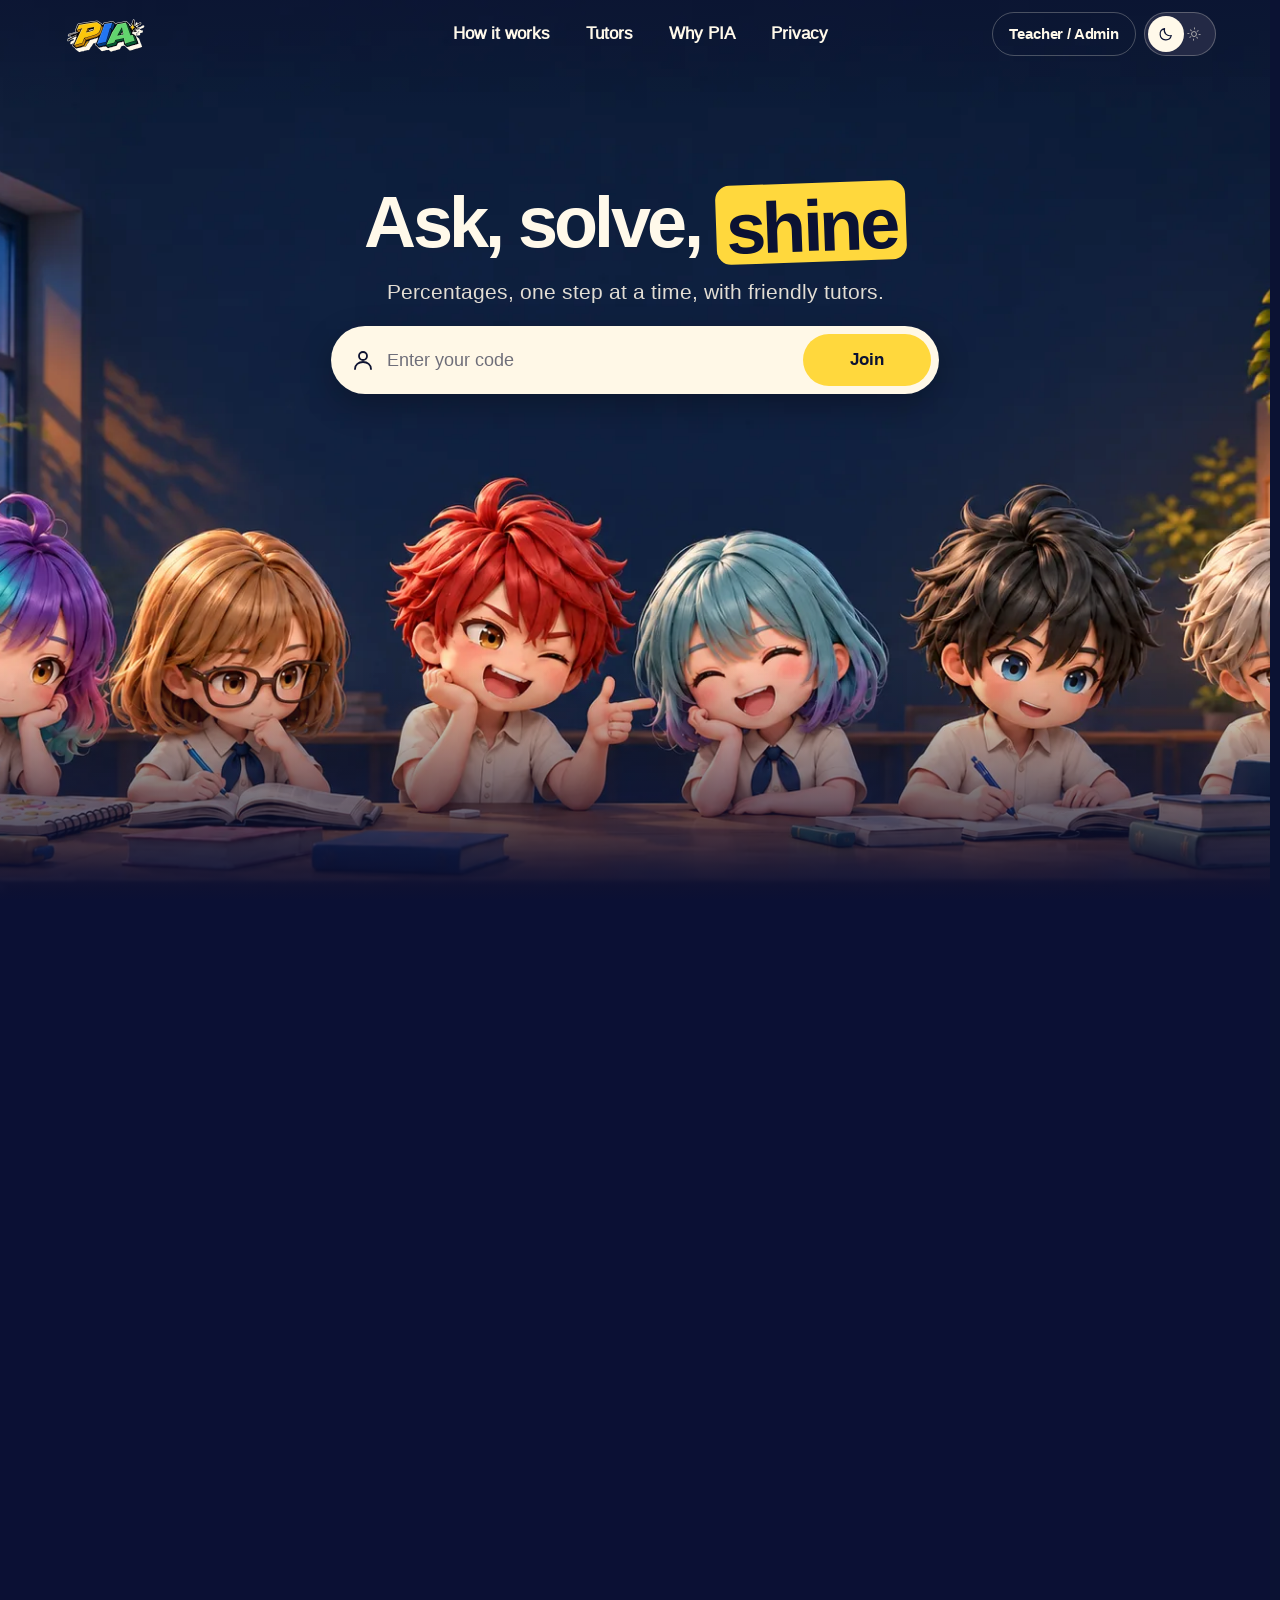
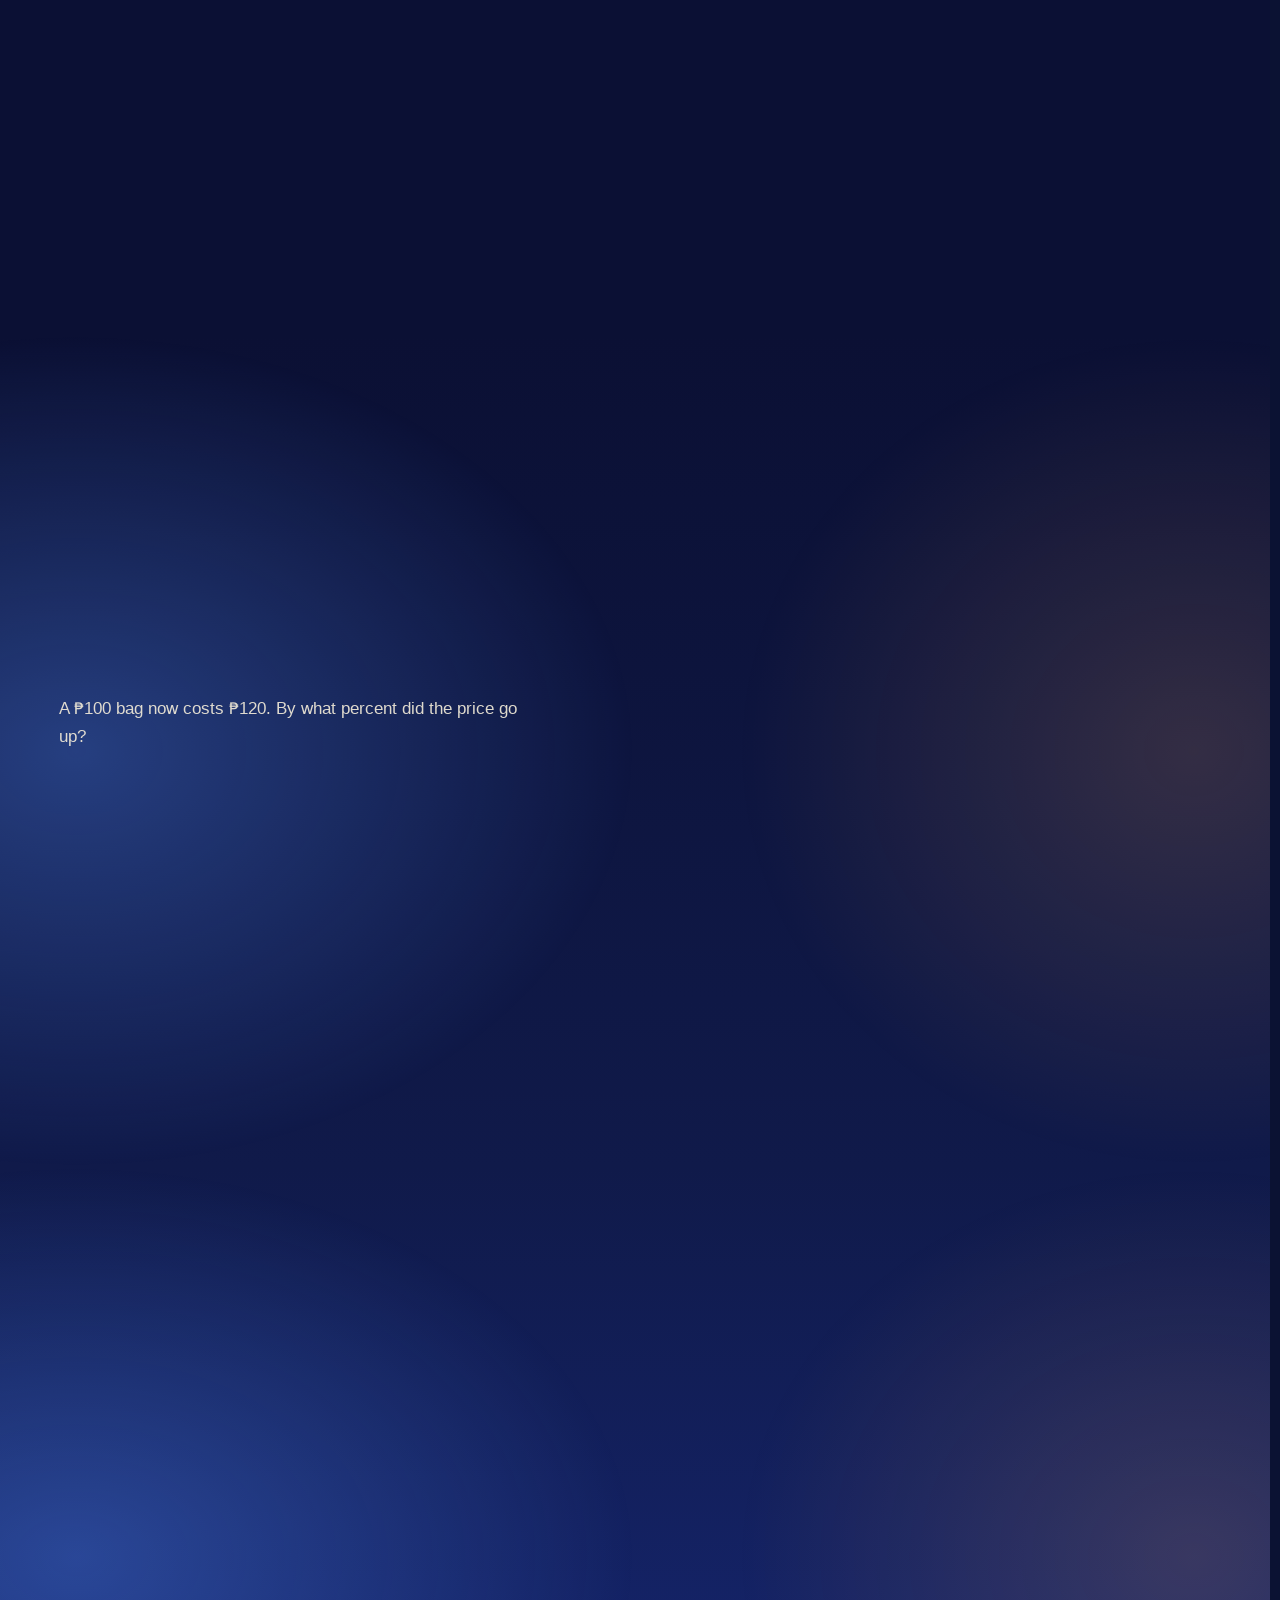
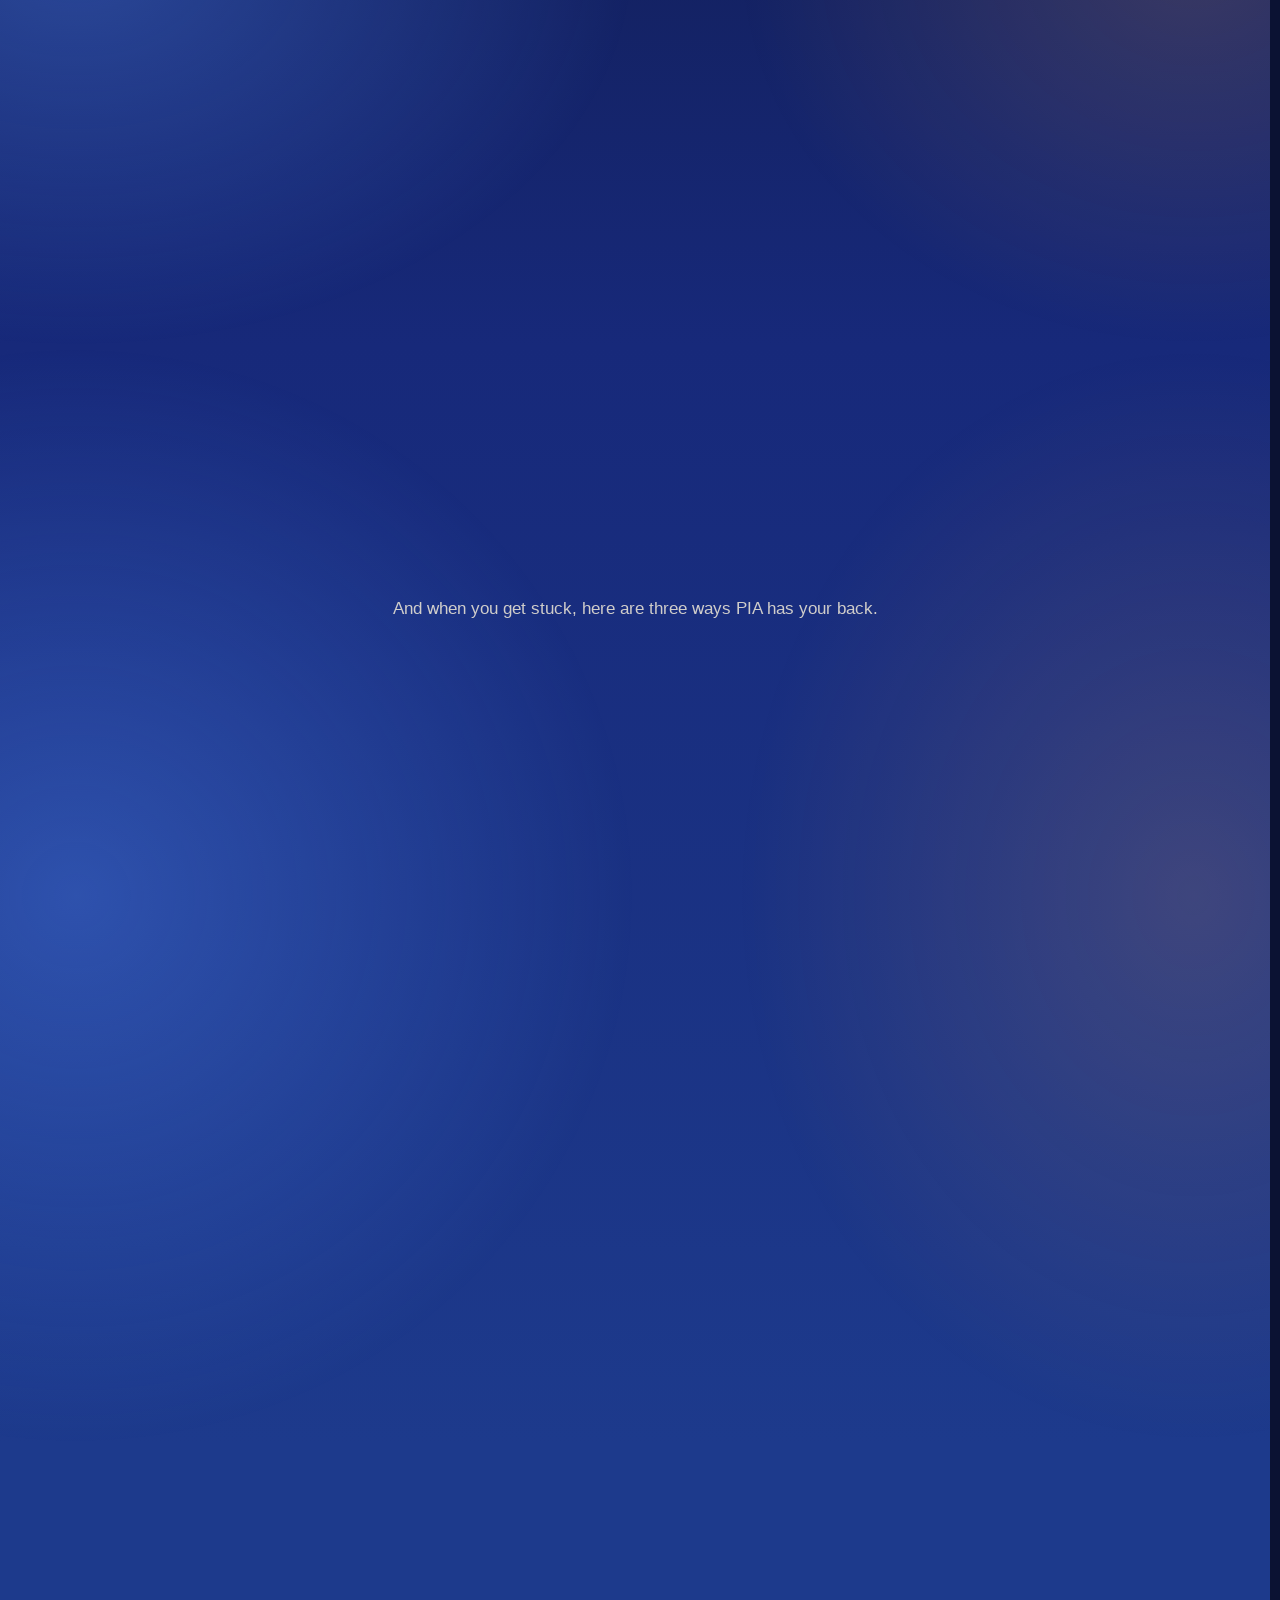
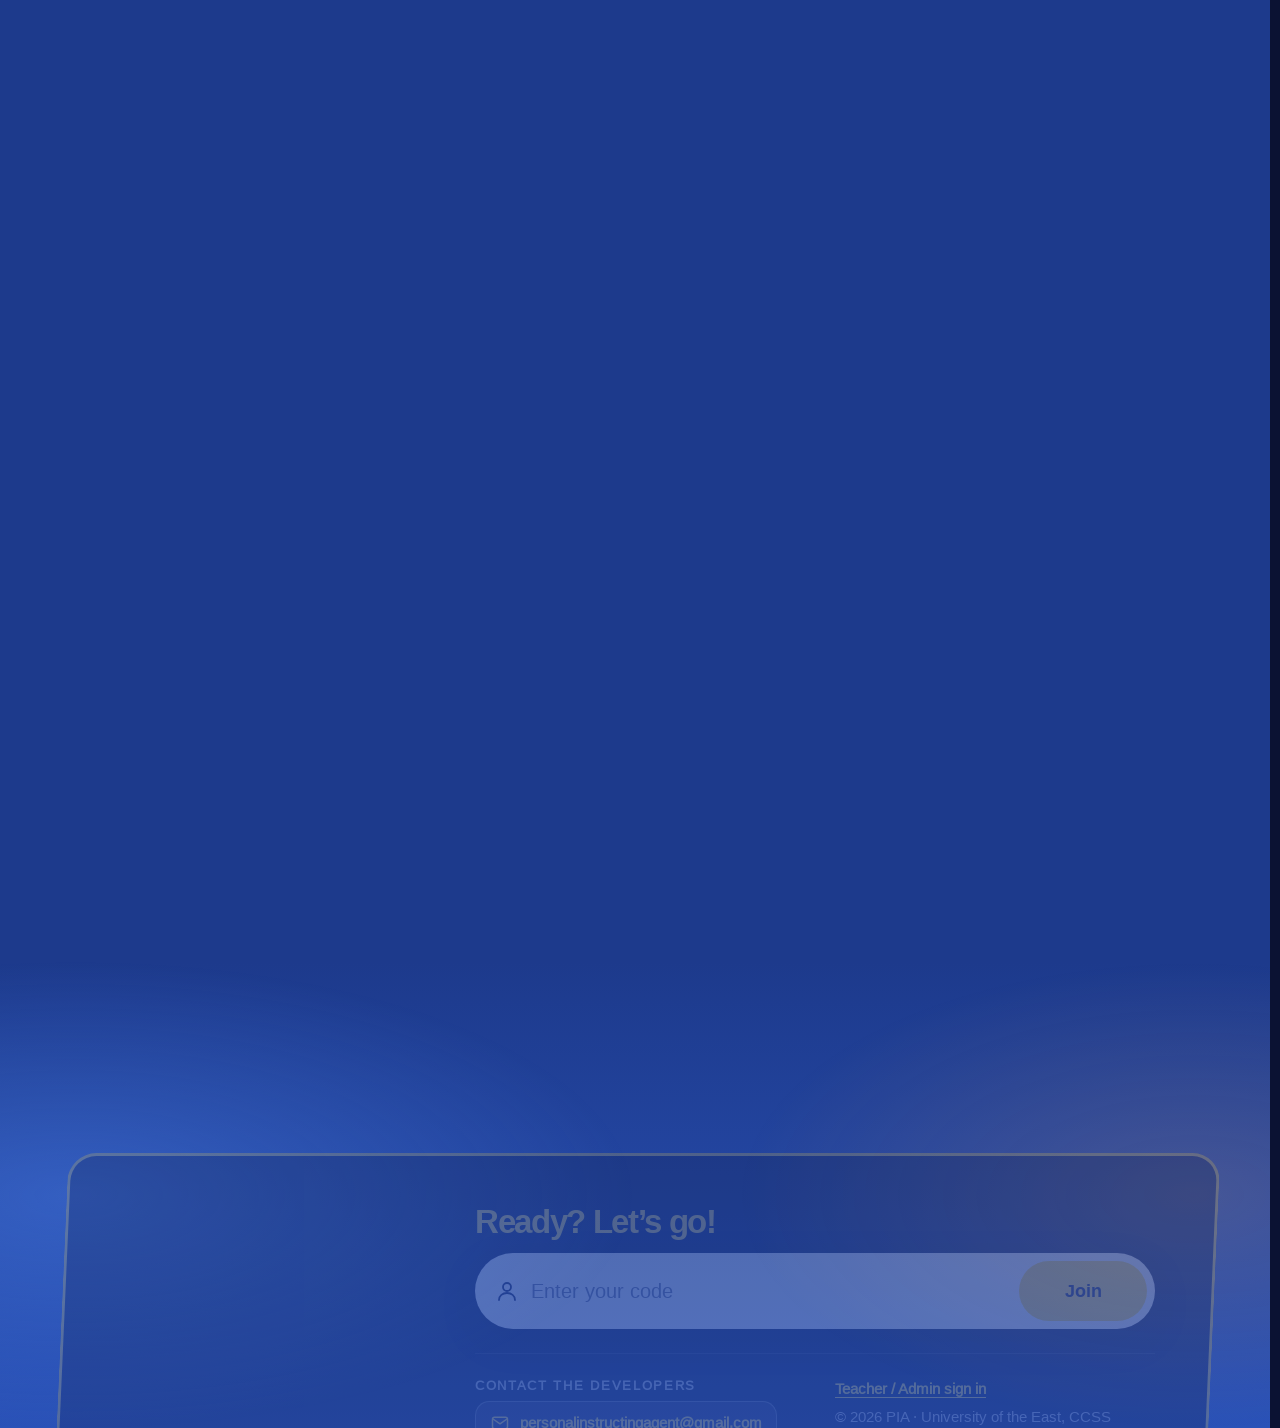
==== commit d79b66d3: "Landing tutors section: Meet your classmates! with a new lede Co-Authored-By: Claude Sonnet 5.5 <nor" ====
--- a/index.html
+++ b/index.html
@@ -34,7 +34,7 @@
     <script src="assets/js/landing/auth-callback.js?v=20261122a"></script>
 
     <link rel="stylesheet" href="styles/global.css?v=20261128s">
-    <link rel="stylesheet" href="styles/landing/landing.css?v=20261201a">
+    <link rel="stylesheet" href="styles/landing/landing.css?v=20261201b">
 
     <script defer src="/assets/js/vendor/supabase.js"></script>
     <link rel="icon" type="image/png" sizes="32x32" href="/assets/images/favicon-32.png">
@@ -239,7 +239,8 @@
 
                         <header class="select-head">
                             <p class="mono-tag" data-reveal>Pick your sidekick</p>
-                            <h2 class="select-title" id="select-title" data-reveal>Who is your sidekick?</h2>
+                            <h2 class="select-title" id="select-title" data-reveal>Meet your classmates!</h2>
+                            <p class="select-lede" data-reveal>They will help you to solve math in easy way!</p>
                         </header>
 
                         <div class="select-layout">
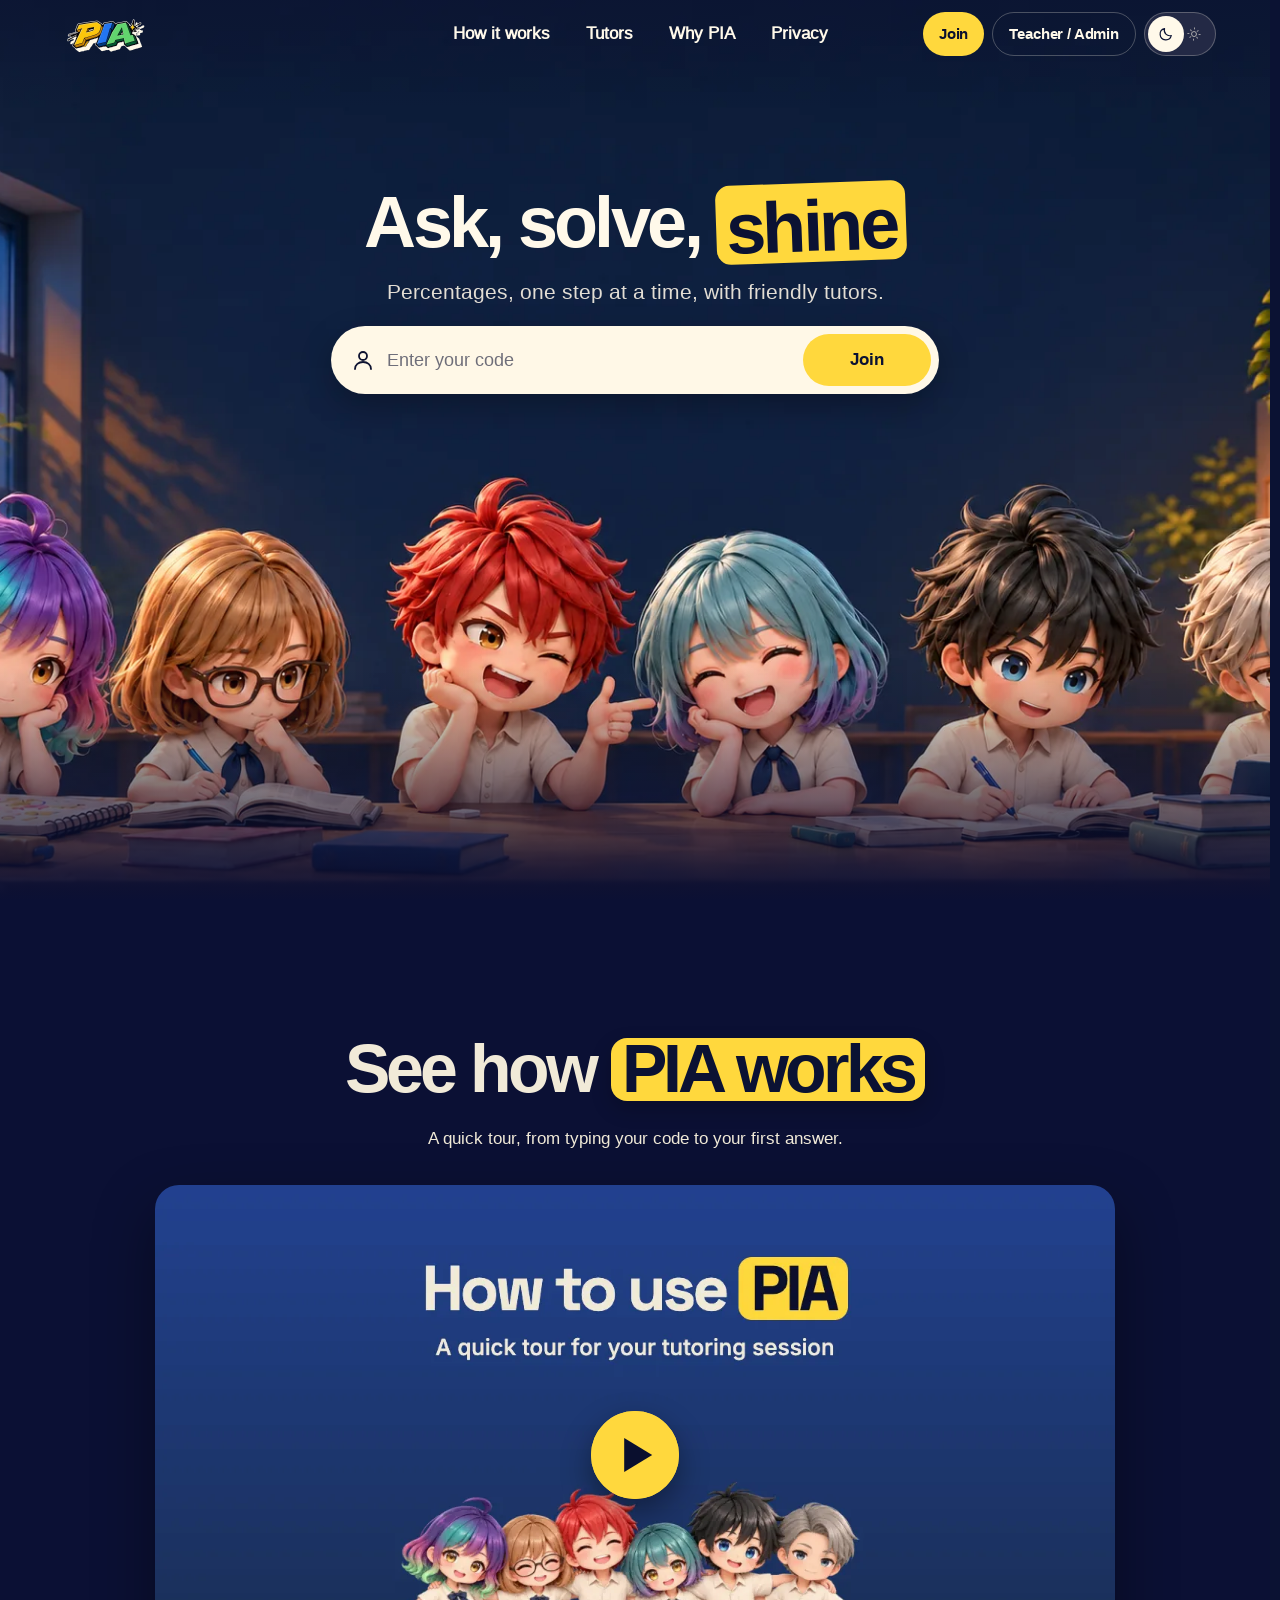
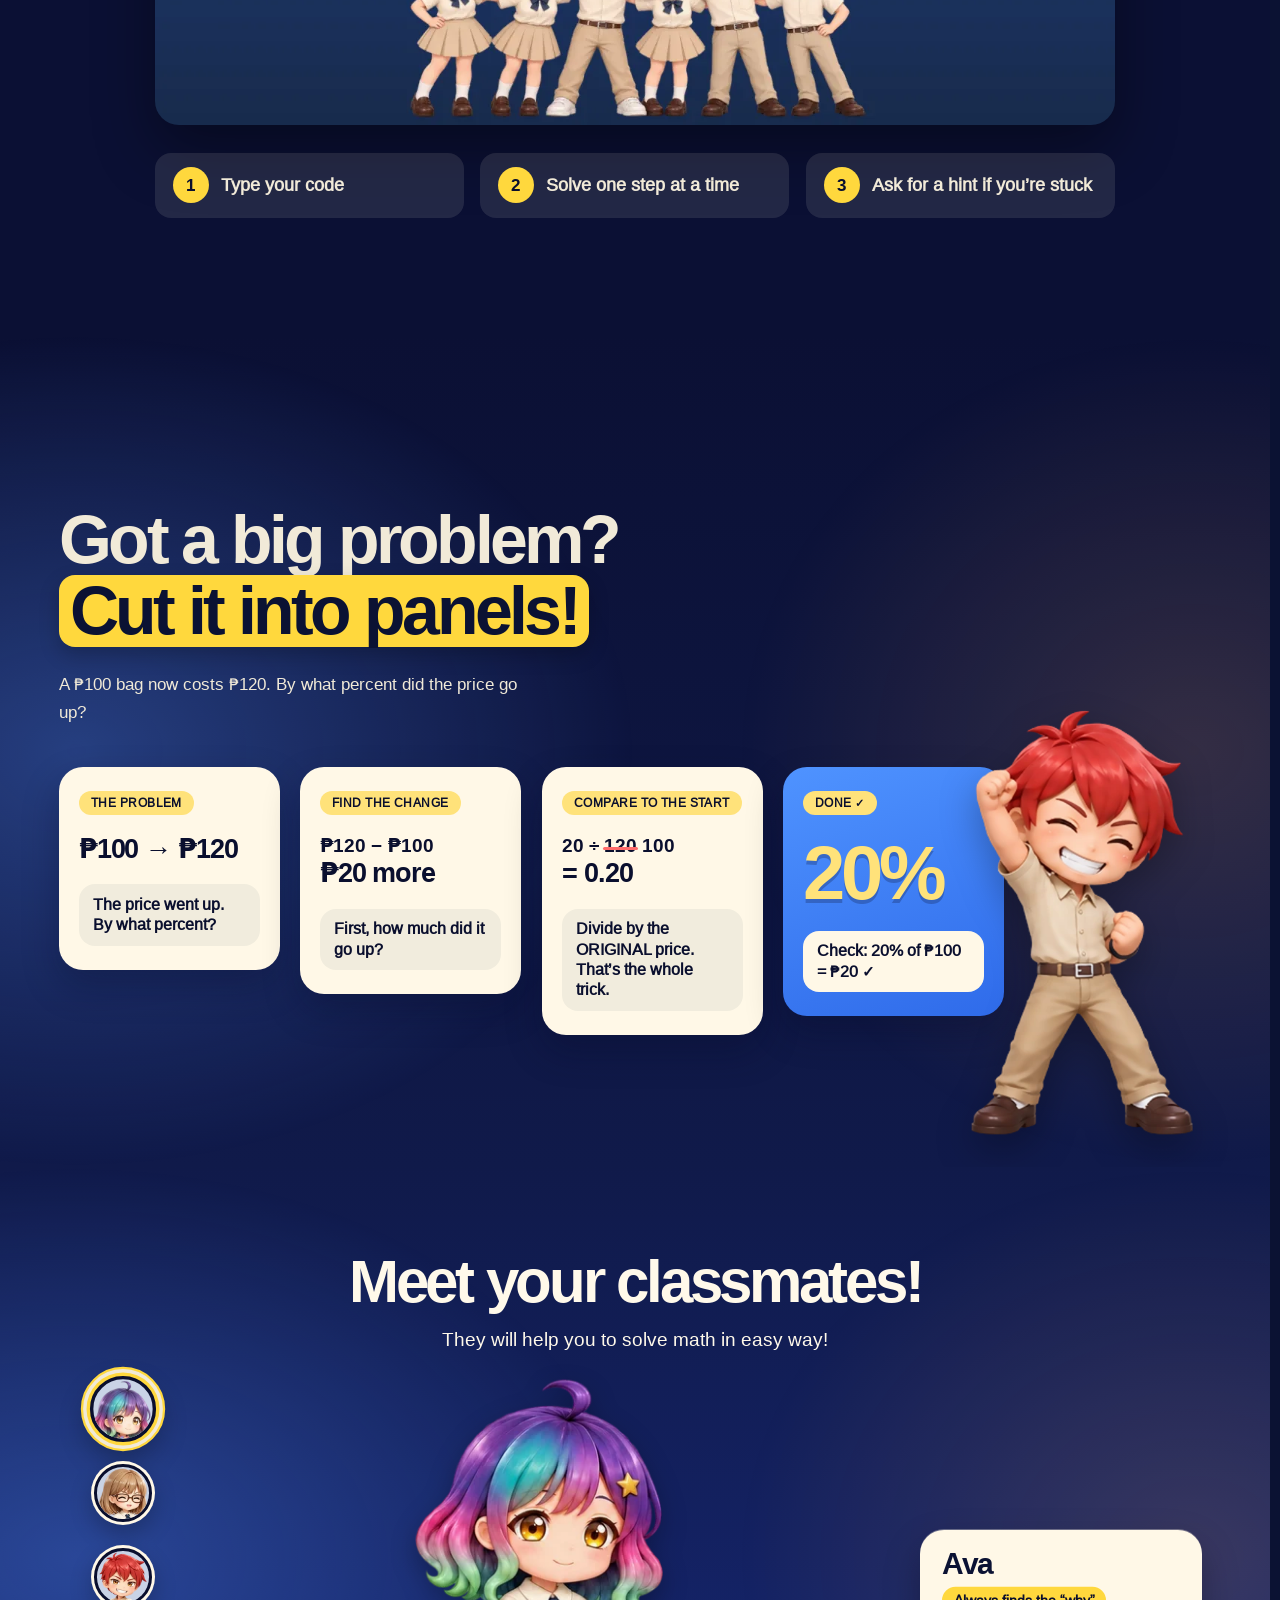
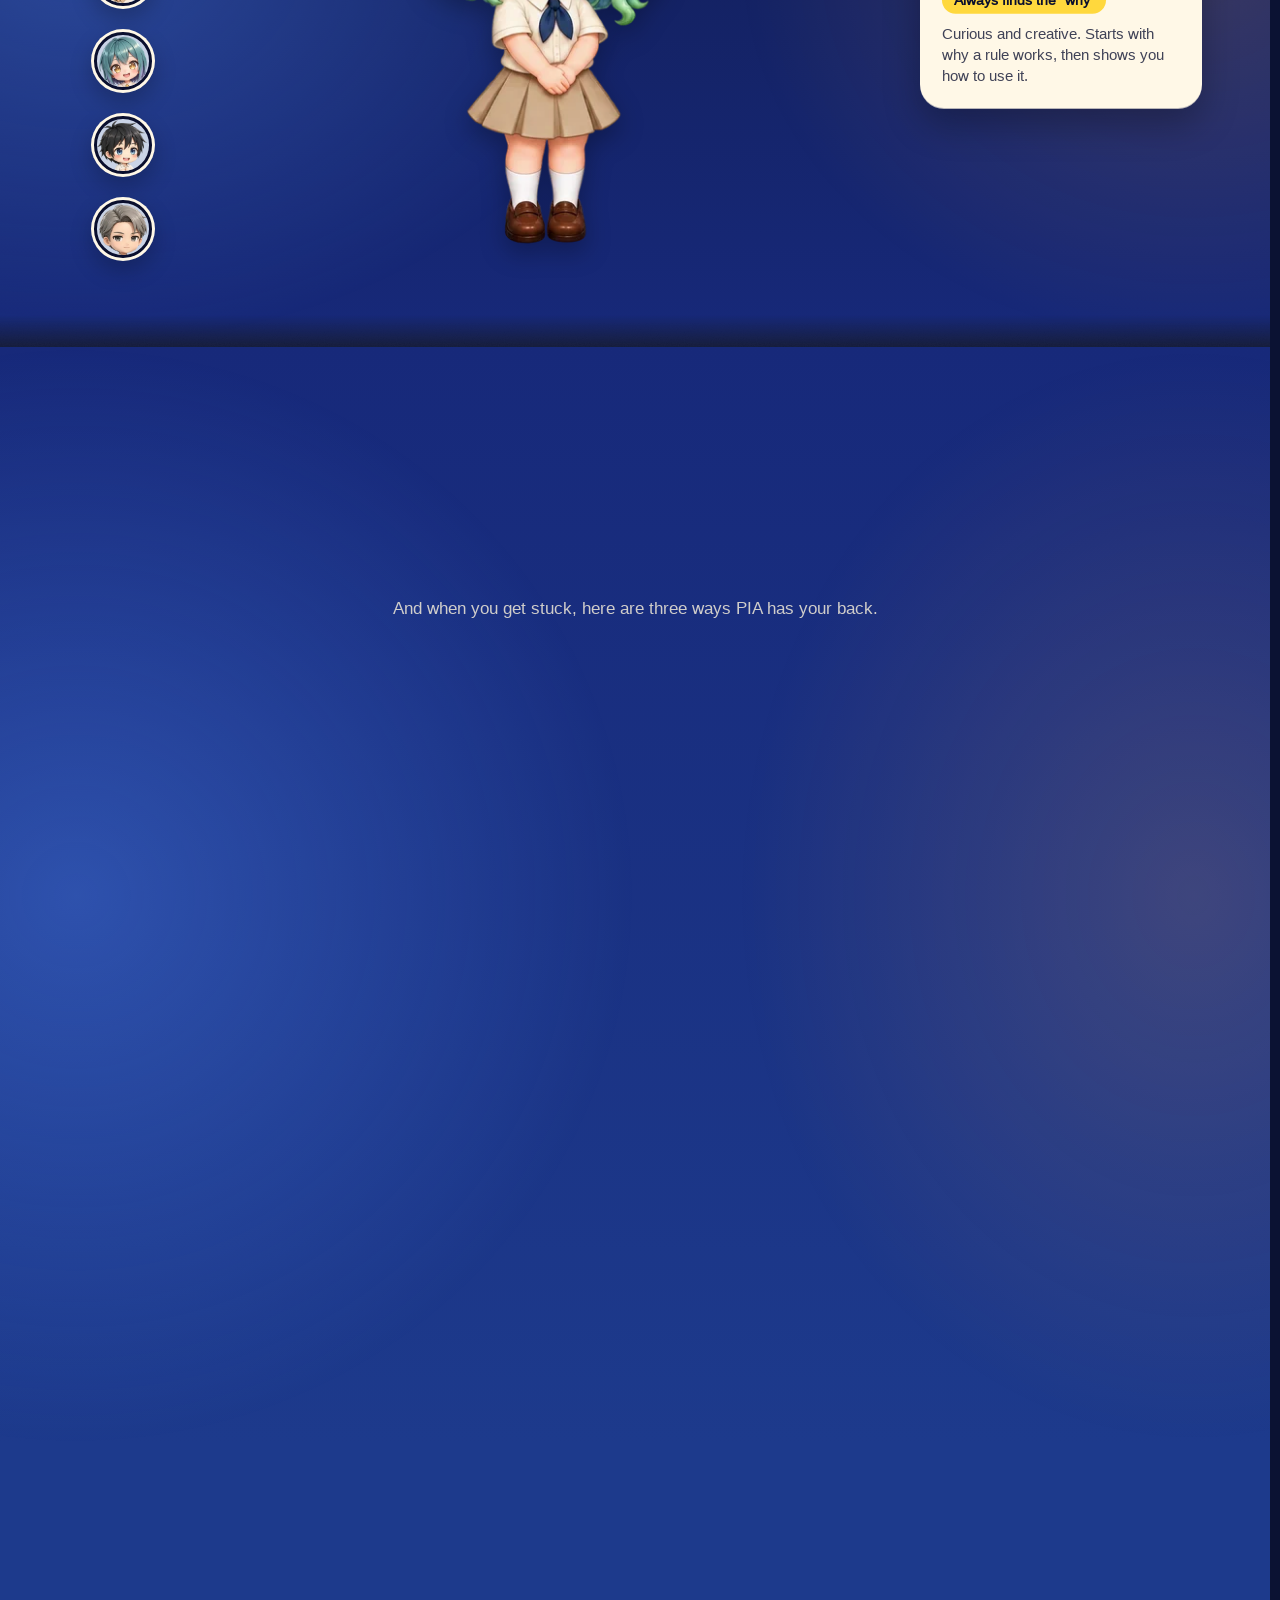
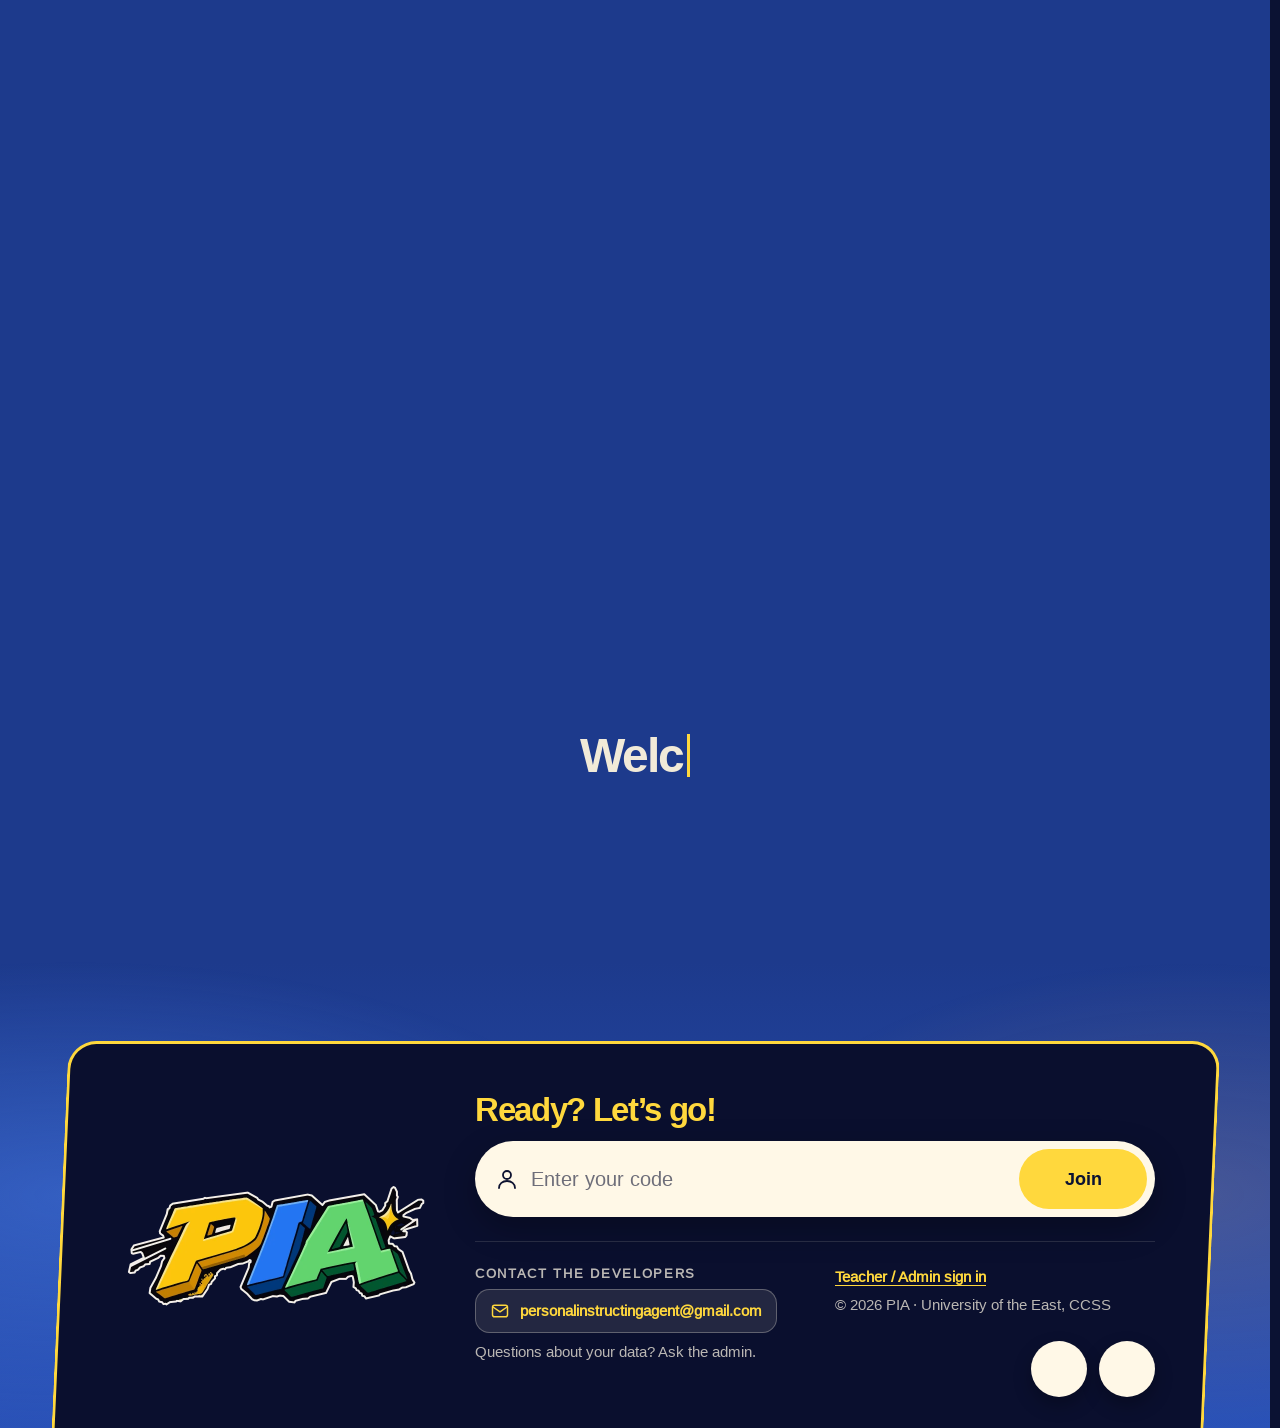
==== commit 14ad48da: "Landing tutors section: the platform's shadow fades out at the bottom instead of being cut flat Co-A" ====
--- a/index.html
+++ b/index.html
@@ -34,7 +34,7 @@
     <script src="assets/js/landing/auth-callback.js?v=20261122a"></script>
 
     <link rel="stylesheet" href="styles/global.css?v=20261128s">
-    <link rel="stylesheet" href="styles/landing/landing.css?v=20261201b">
+    <link rel="stylesheet" href="styles/landing/landing.css?v=20261201c">
 
     <script defer src="/assets/js/vendor/supabase.js"></script>
     <link rel="icon" type="image/png" sizes="32x32" href="/assets/images/favicon-32.png">
--- a/styles/landing/landing.css
+++ b/styles/landing/landing.css
@@ -5184,3 +5184,9 @@
     color: #fff;
     text-decoration: underline;
 }
+
+/* the platform's shadow (and the platform itself, on a short screen) fades out at the bottom of the section instead of being cut off flat */
+.act-select {
+    -webkit-mask-image: linear-gradient(to bottom, #000 calc(100% - 2rem), transparent 100%);
+    mask-image: linear-gradient(to bottom, #000 calc(100% - 2rem), transparent 100%);
+}
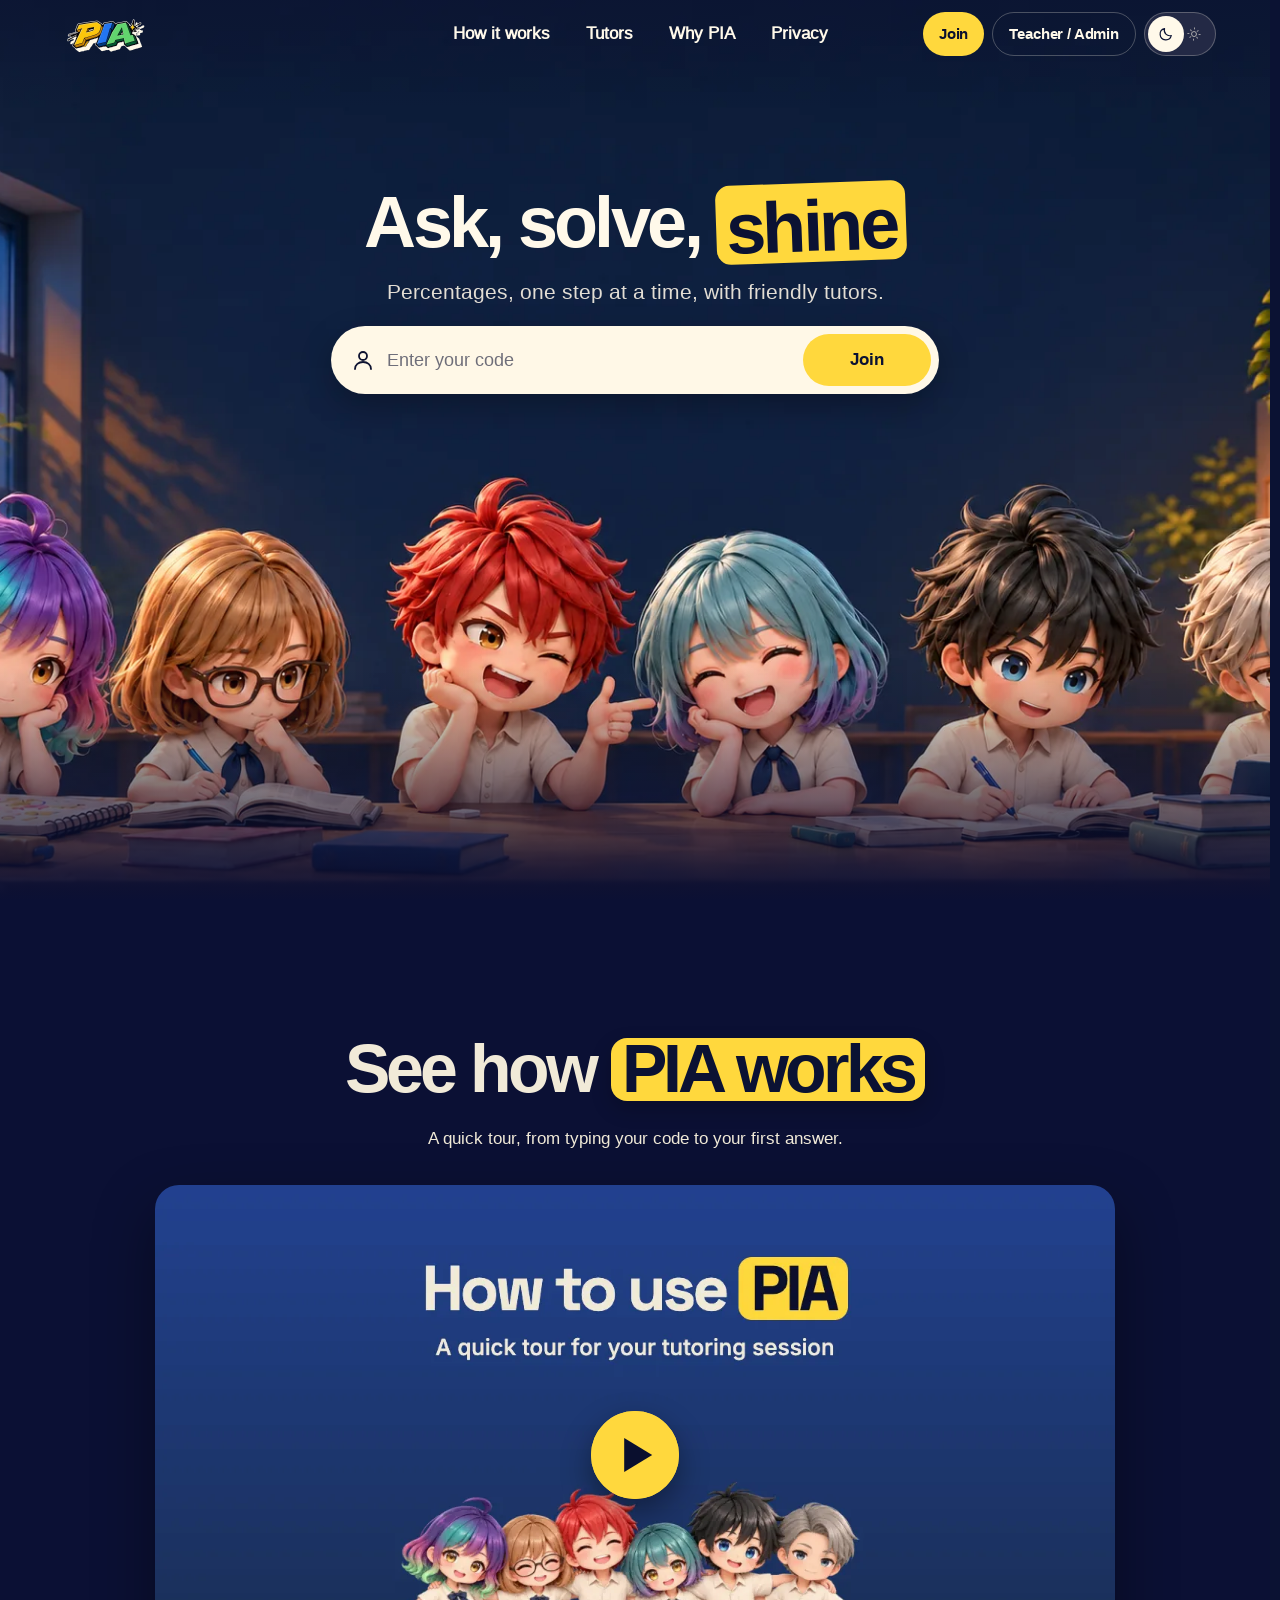
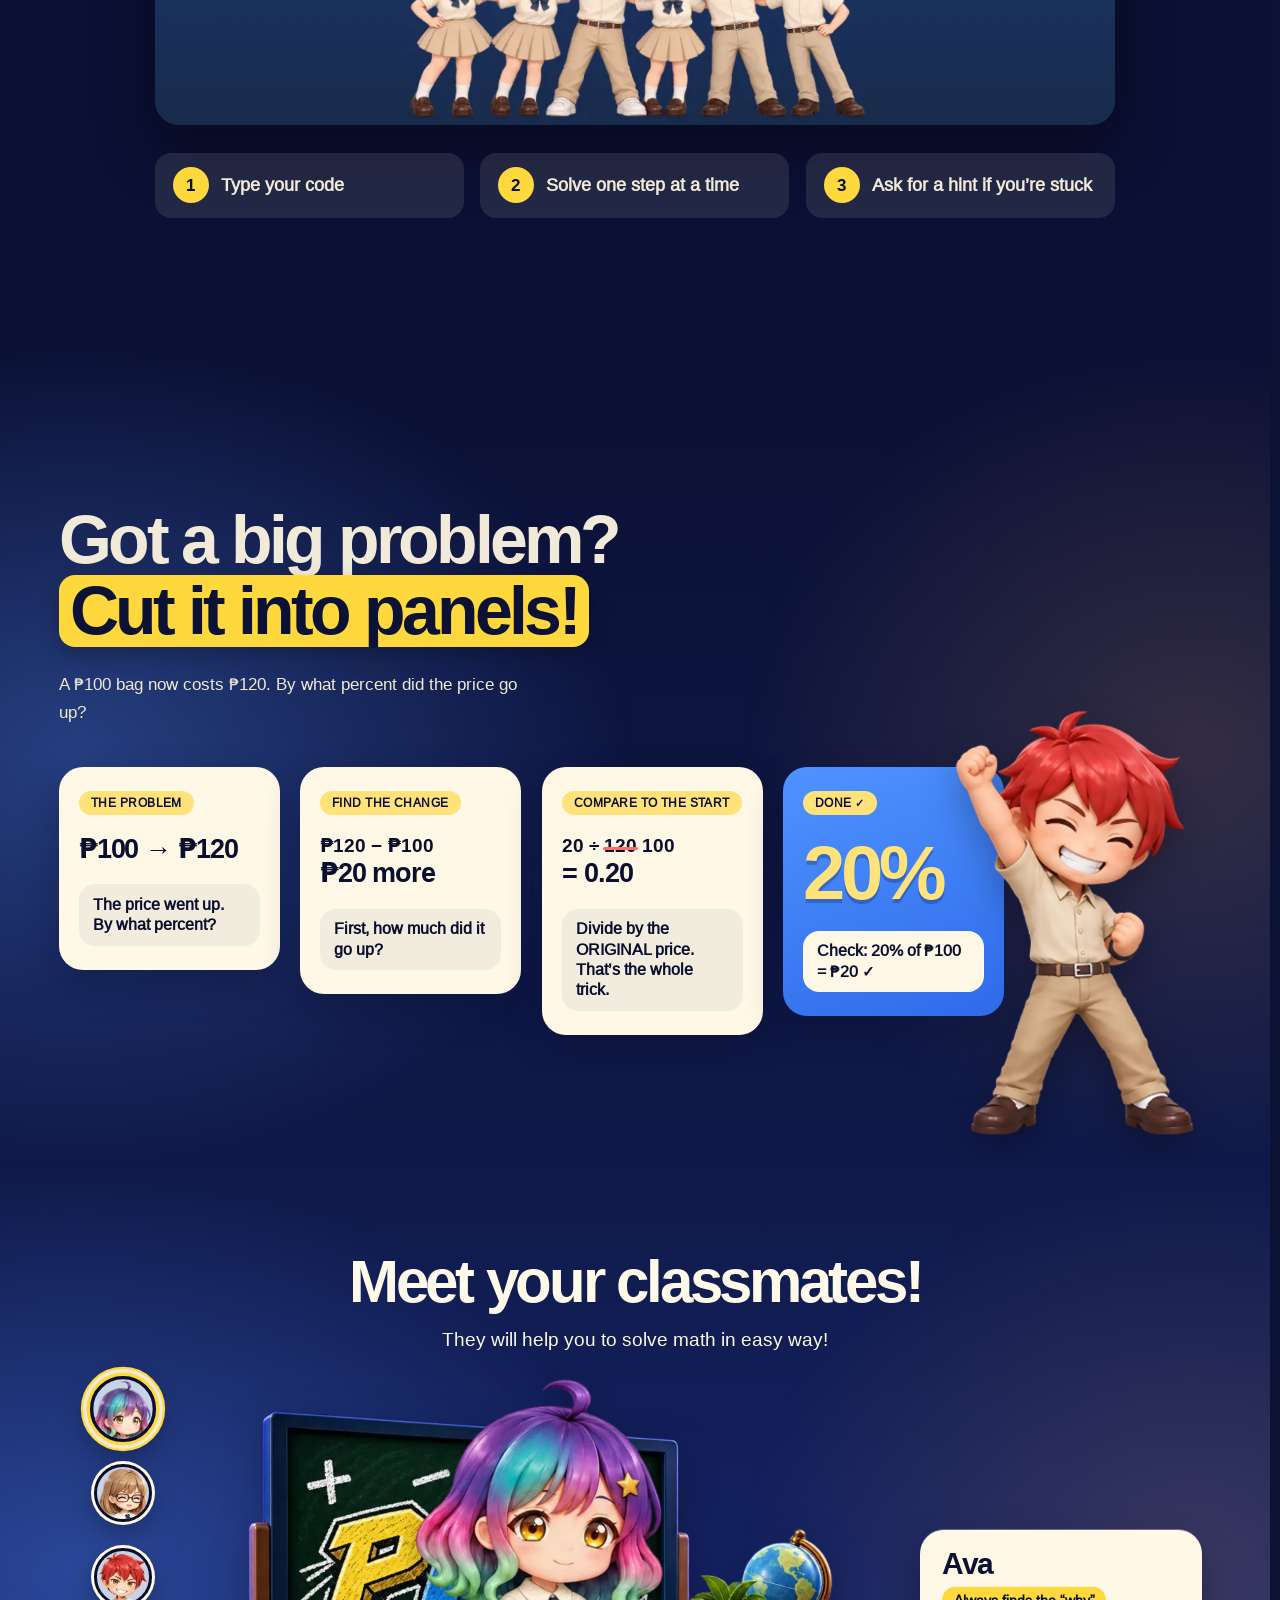
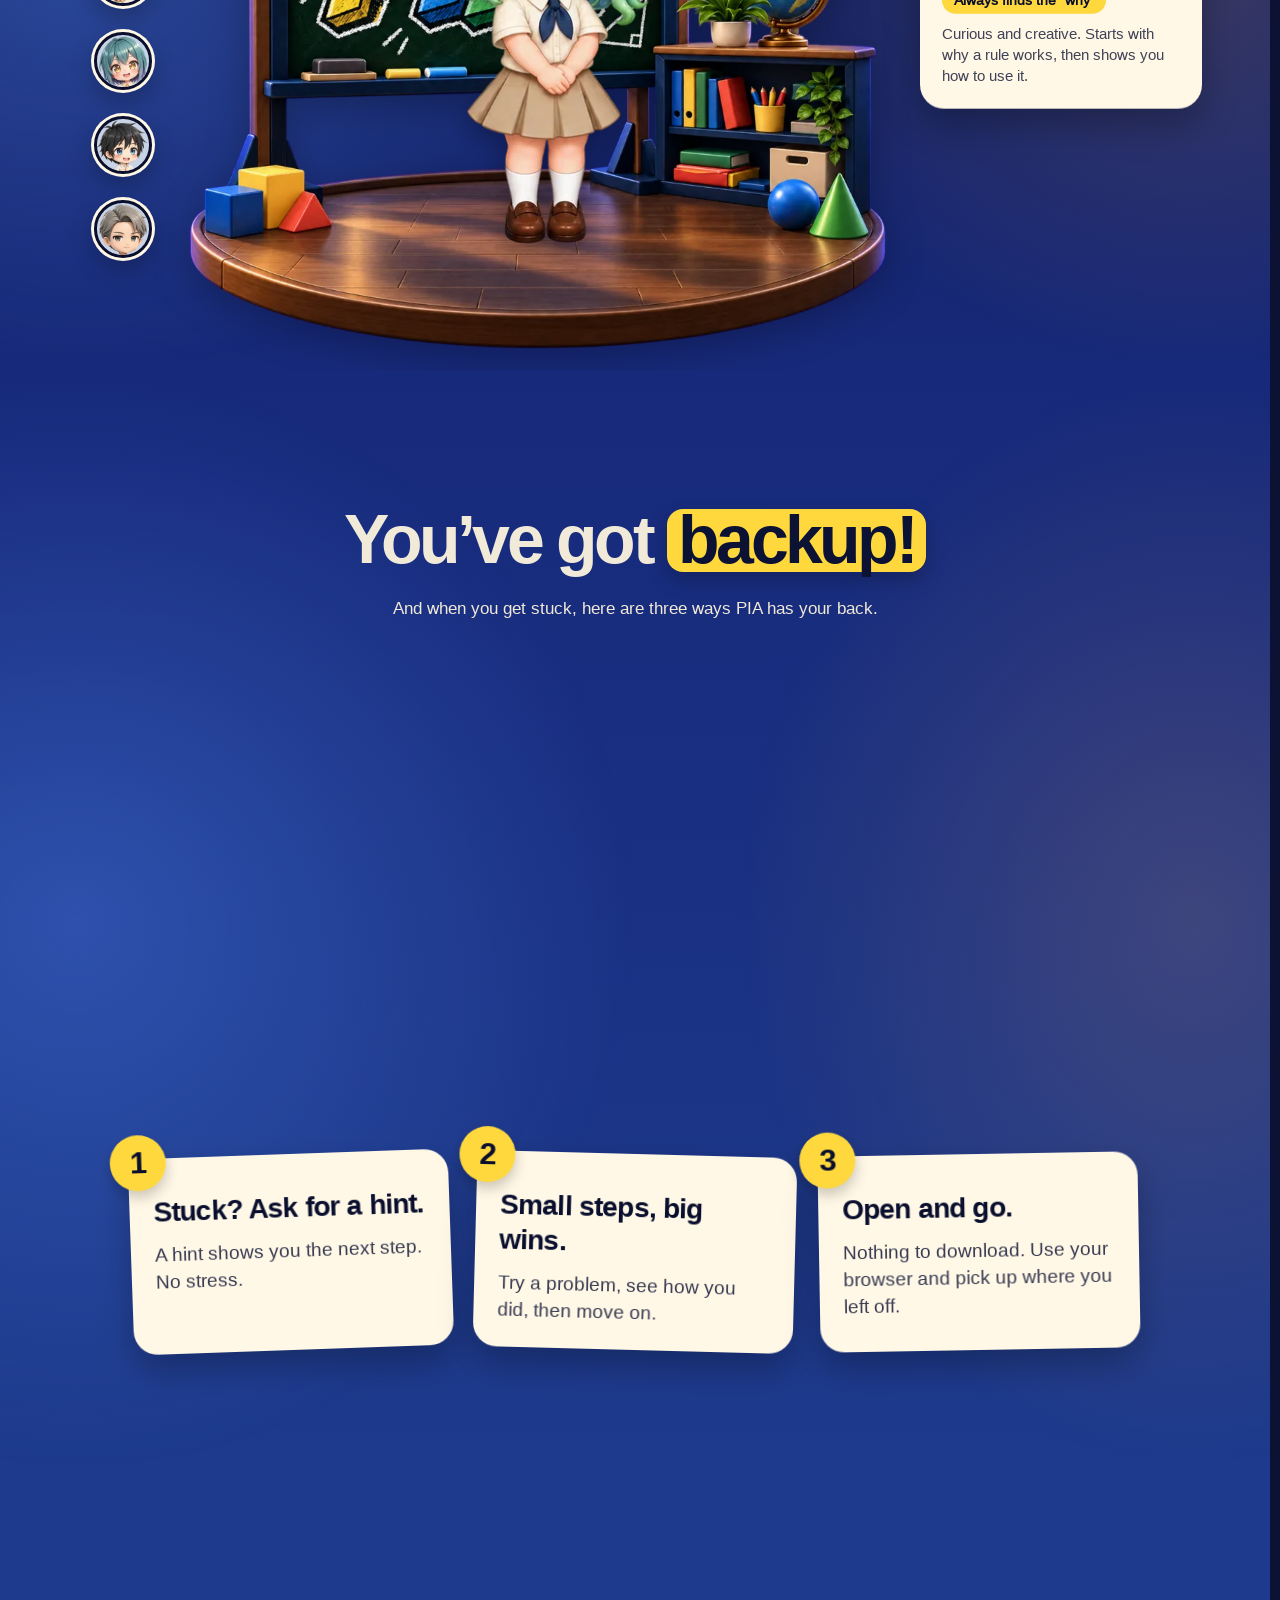
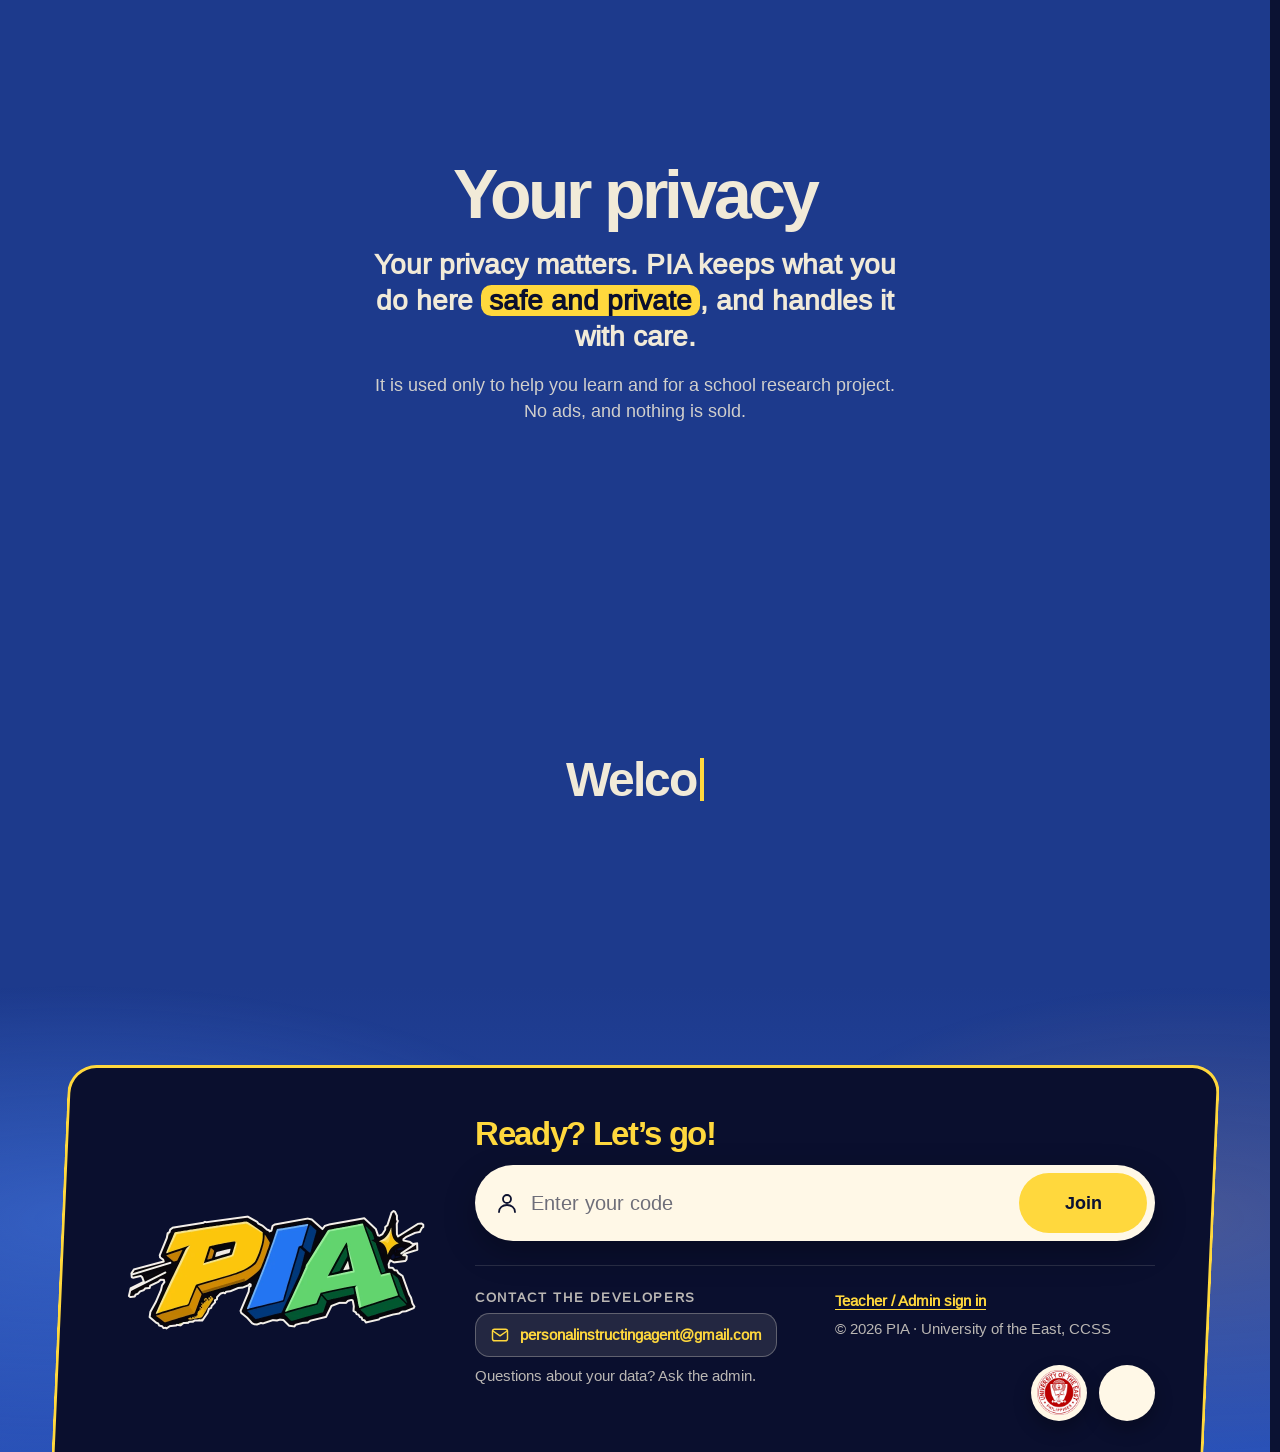
==== commit 4c1f4f5e: "Remove Student and Remove Teacher with Archive/Delete questions, a new Archived window, student numb" ====
--- a/index.html
+++ b/index.html
@@ -34,7 +34,7 @@
     <script src="assets/js/landing/auth-callback.js?v=20261122a"></script>
 
     <link rel="stylesheet" href="styles/global.css?v=20261128s">
-    <link rel="stylesheet" href="styles/landing/landing.css?v=20261201c">
+    <link rel="stylesheet" href="styles/landing/landing.css?v=20261201g">
 
     <script defer src="/assets/js/vendor/supabase.js"></script>
     <link rel="icon" type="image/png" sizes="32x32" href="/assets/images/favicon-32.png">
--- a/styles/landing/landing.css
+++ b/styles/landing/landing.css
@@ -5185,8 +5185,10 @@
     text-decoration: underline;
 }
 
-/* the platform's shadow (and the platform itself, on a short screen) fades out at the bottom of the section instead of being cut off flat */
-.act-select {
-    -webkit-mask-image: linear-gradient(to bottom, #000 calc(100% - 2rem), transparent 100%);
-    mask-image: linear-gradient(to bottom, #000 calc(100% - 2rem), transparent 100%);
-}
+/* room under the platform, so its shadow fades out before the bottom of the section instead of being cut flat there */
+.act.act-select {
+    padding-bottom: calc(var(--sp-8) + 4rem);
+}
+.act-select .select-board > .pk-backdrop {
+    filter: drop-shadow(0 10px 18px var(--black-a25));
+}
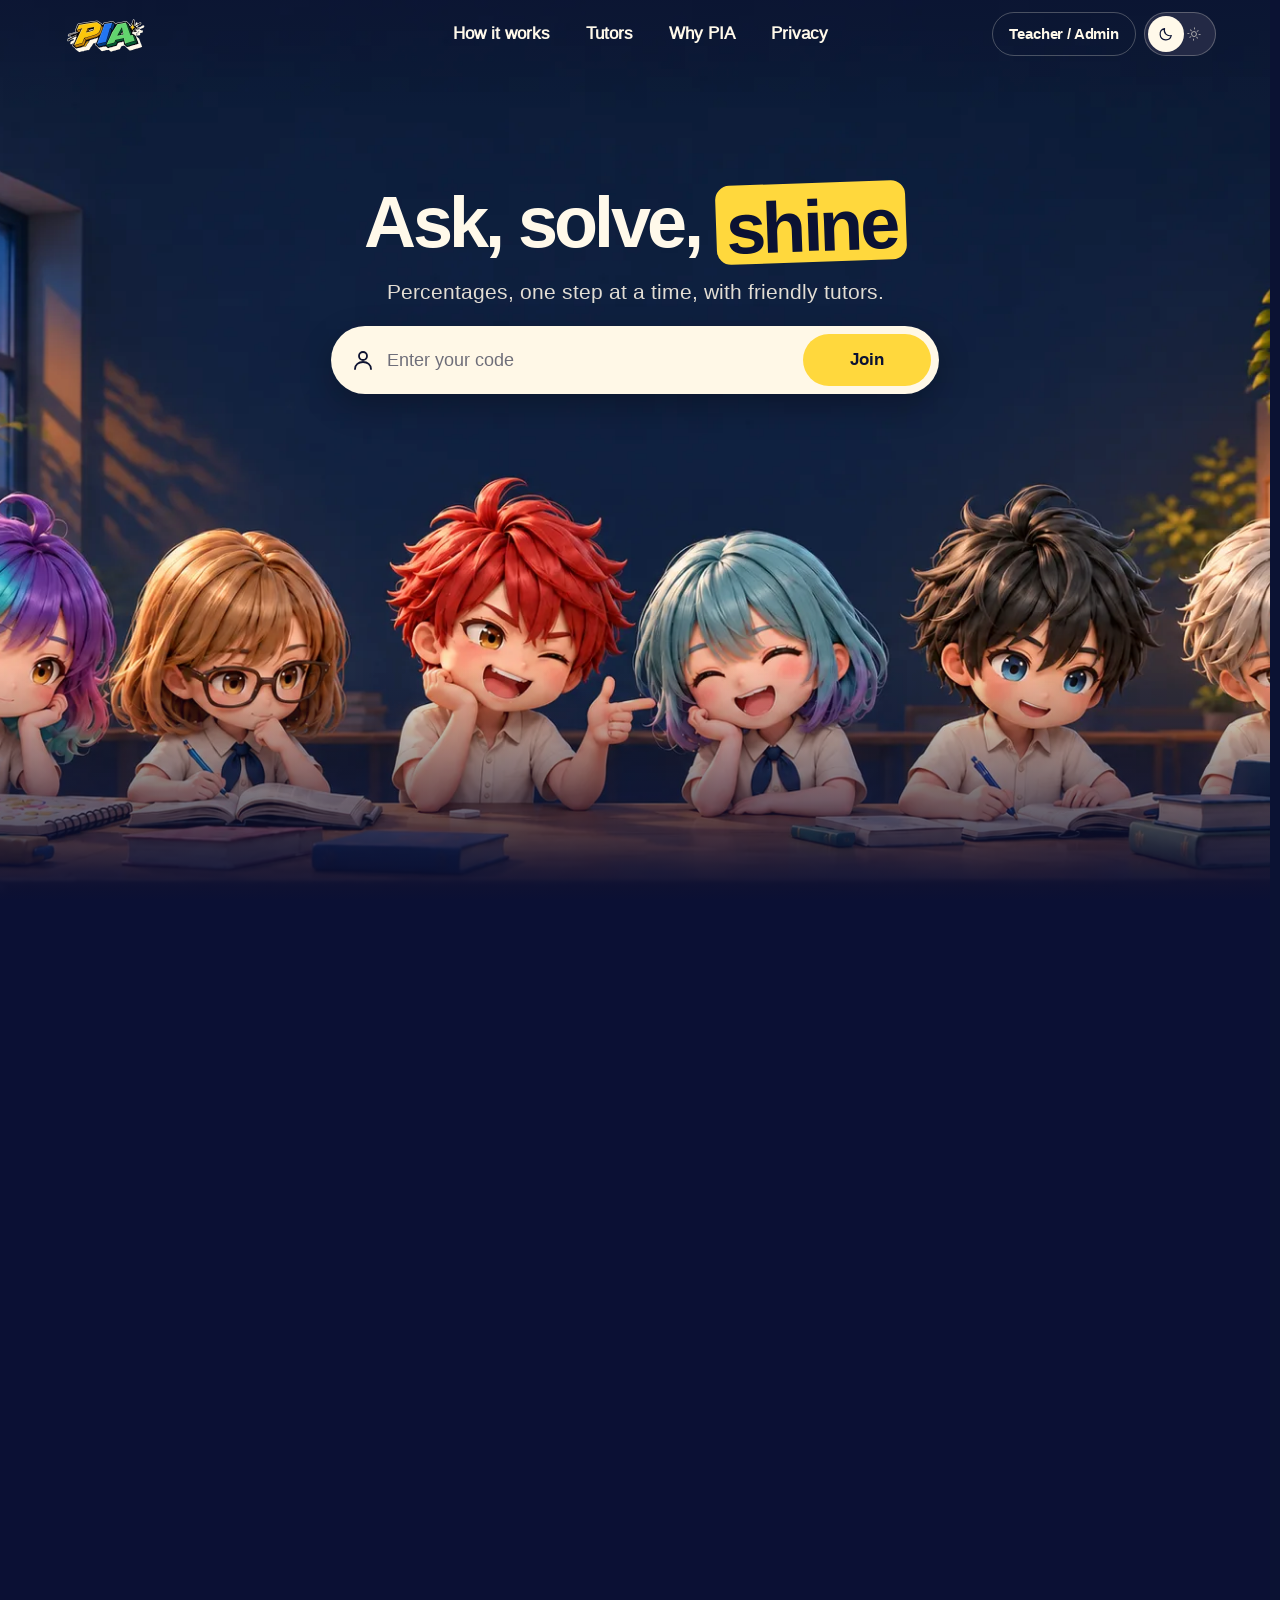
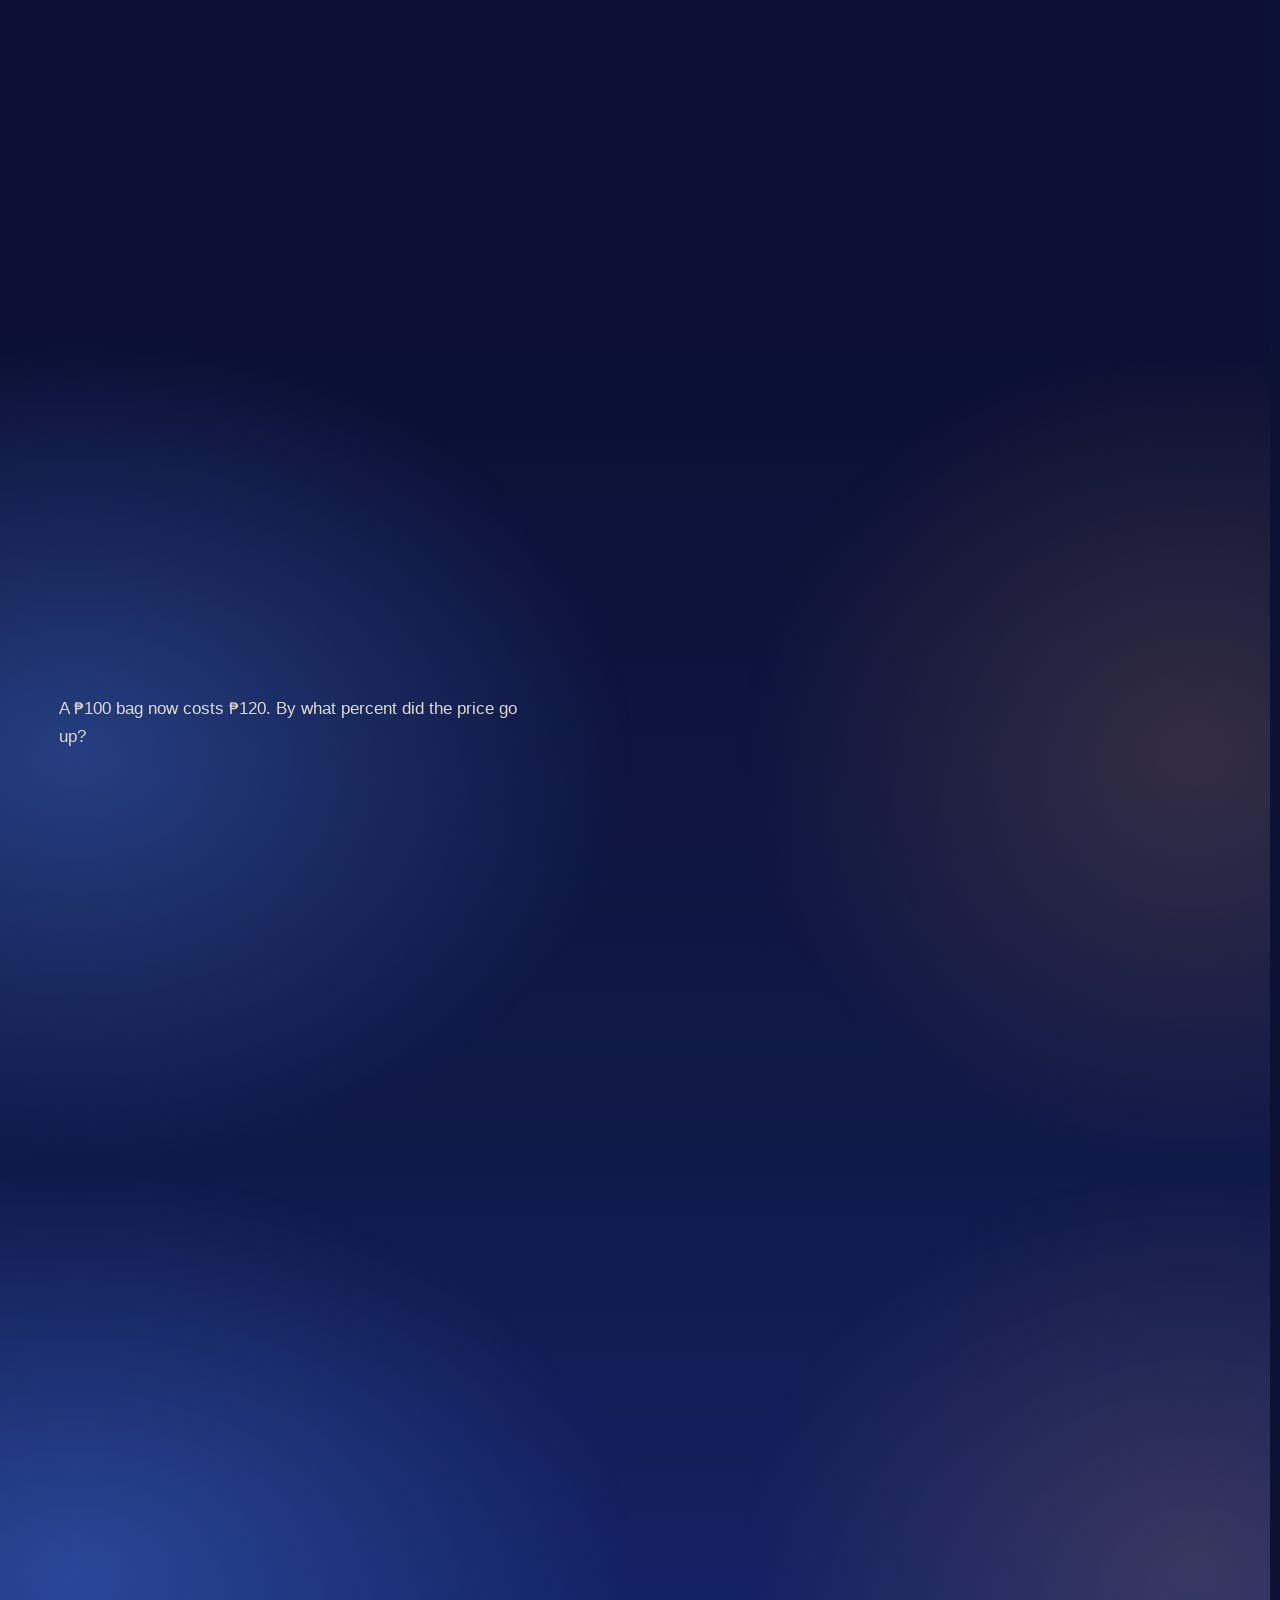
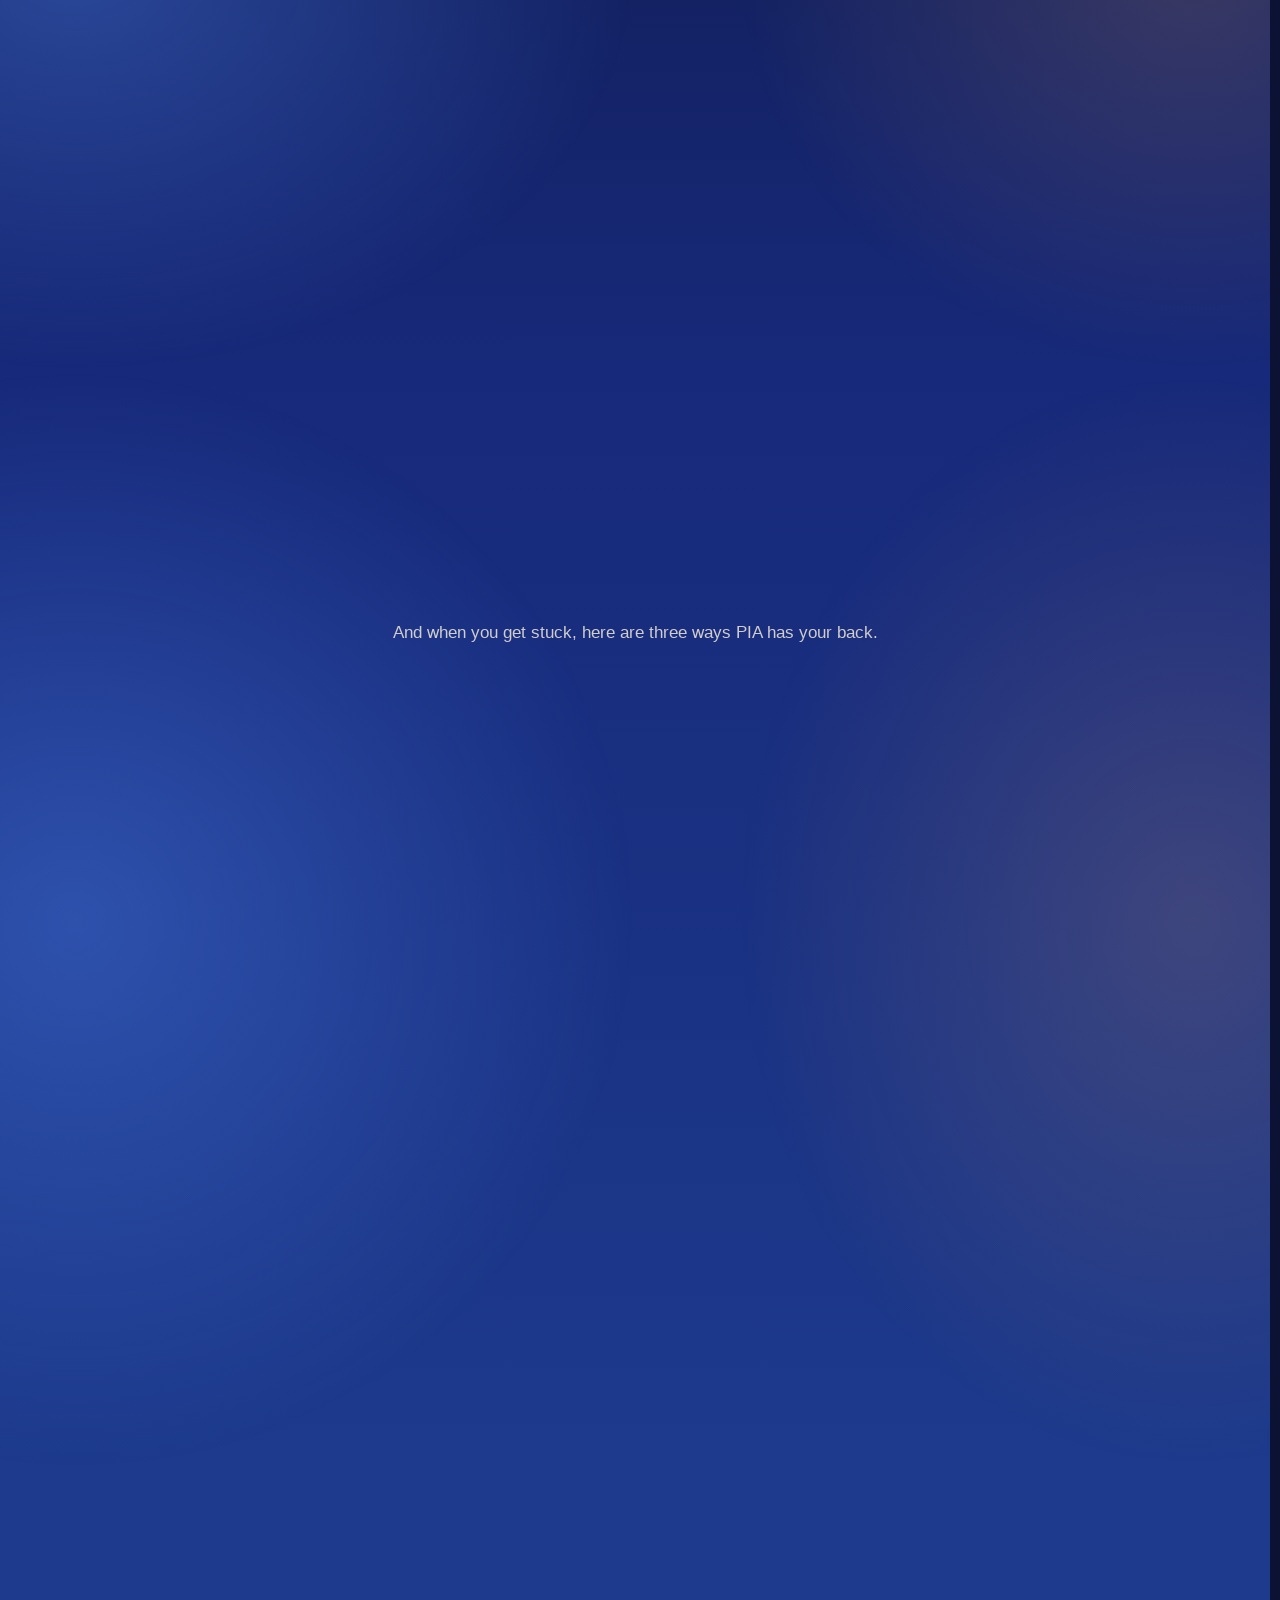
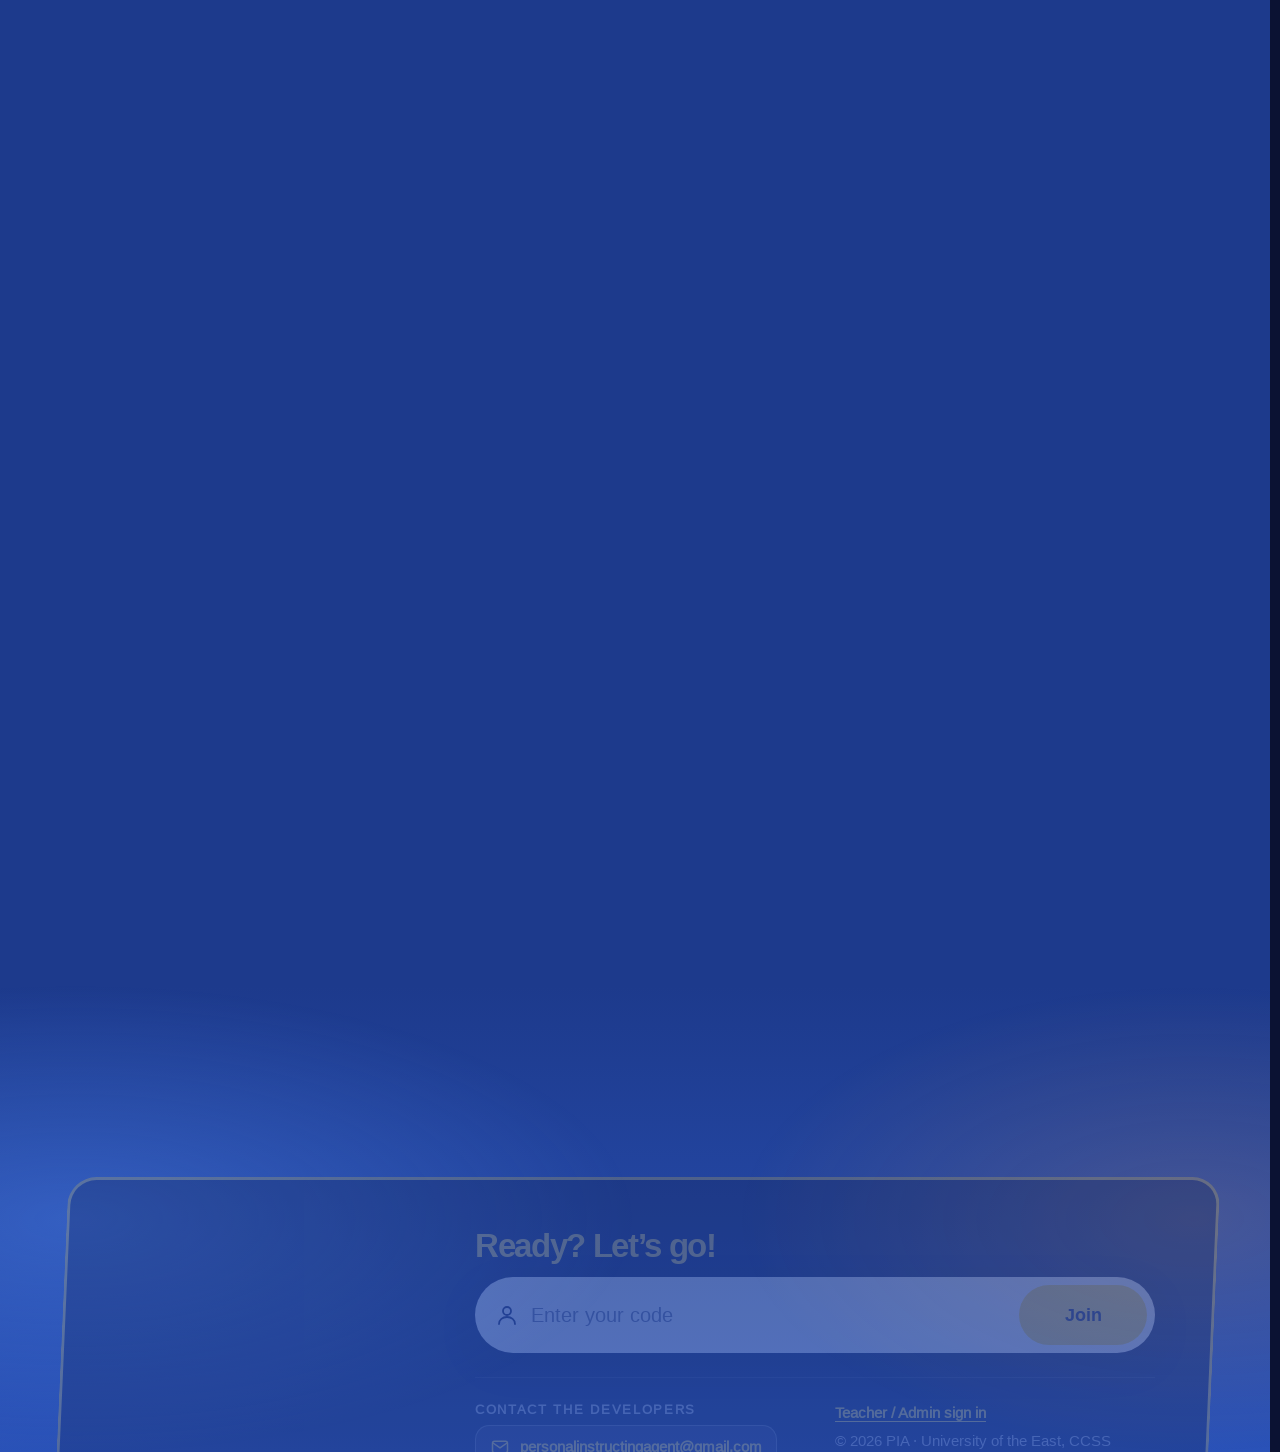
==== commit ebeffe0d: "ang message mo" ====
--- a/index.html
+++ b/index.html
@@ -240,7 +240,7 @@
                         <header class="select-head">
                             <p class="mono-tag" data-reveal>Pick your sidekick</p>
                             <h2 class="select-title" id="select-title" data-reveal>Meet your classmates!</h2>
-                            <p class="select-lede" data-reveal>They will help you to solve math in easy way!</p>
+                            <p class="select-lede" data-reveal>They will help you solve math the easy way!</p>
                         </header>
 
                         <div class="select-layout">
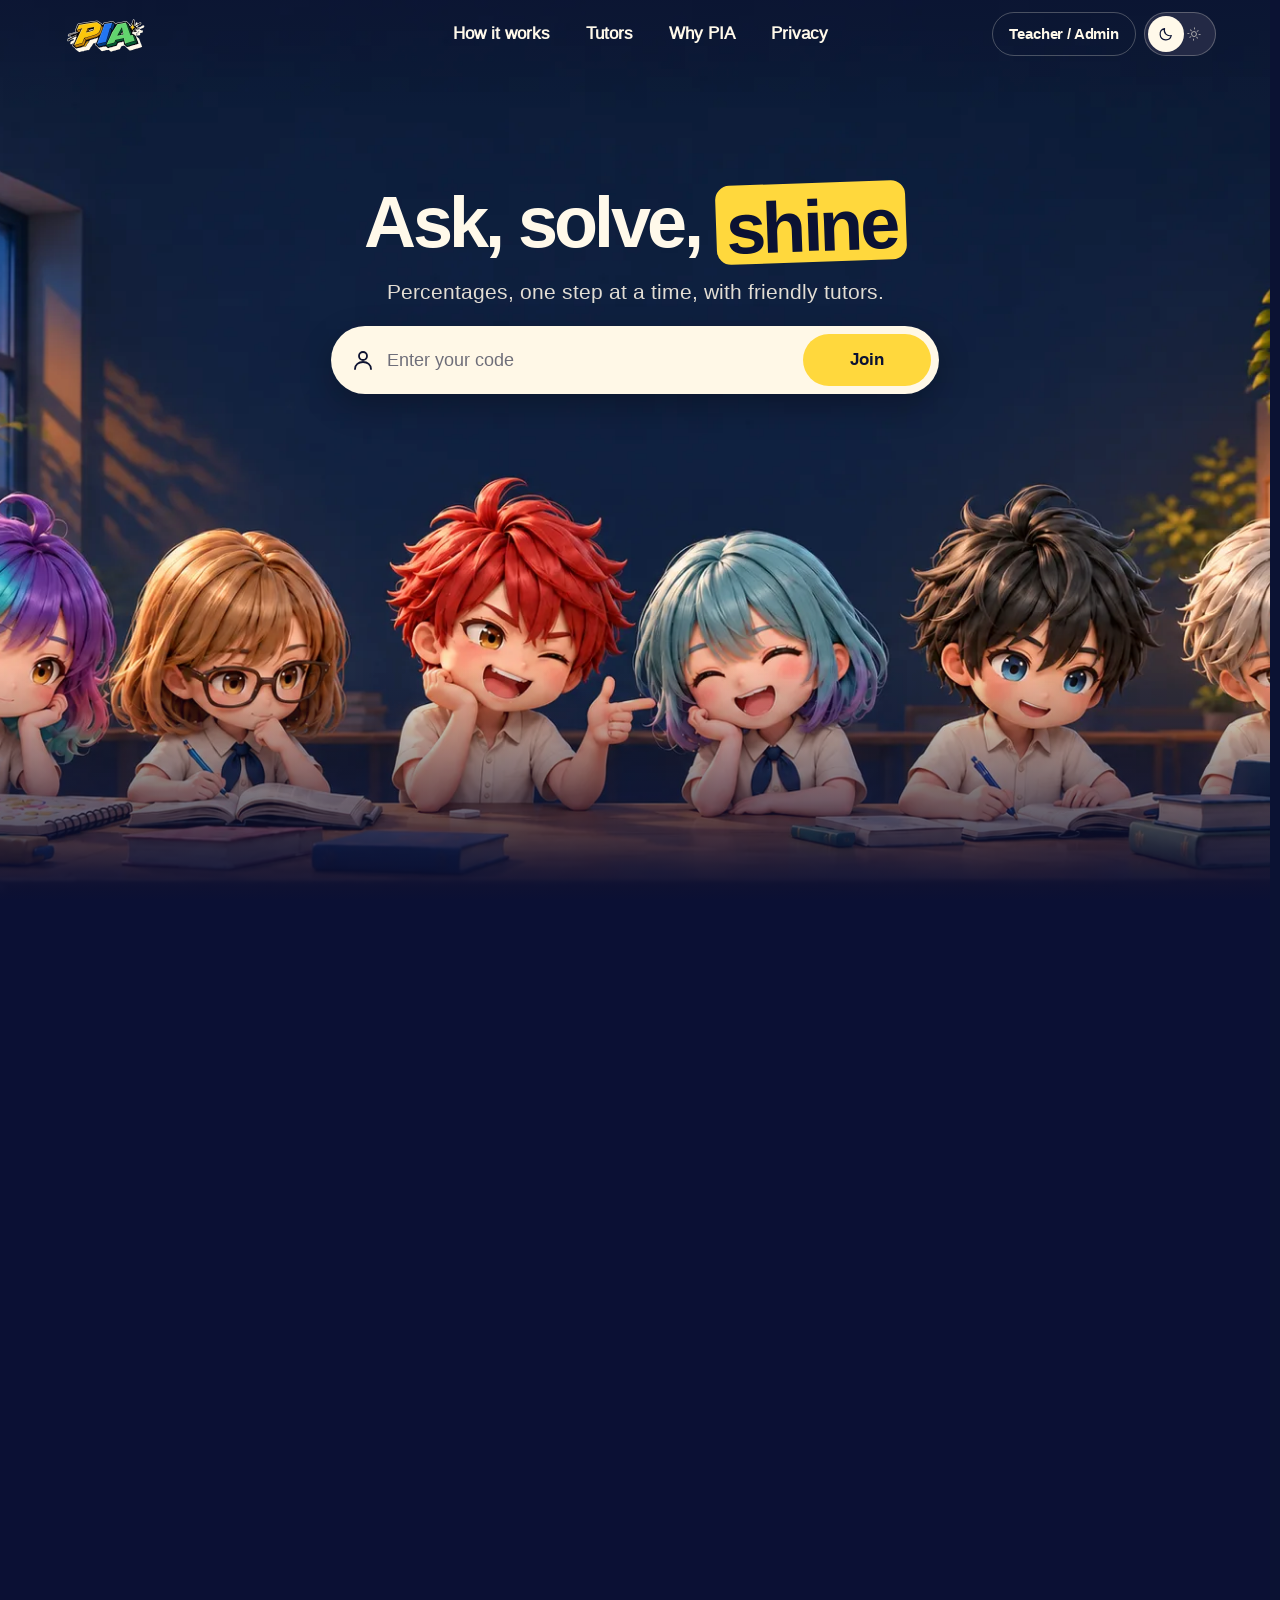
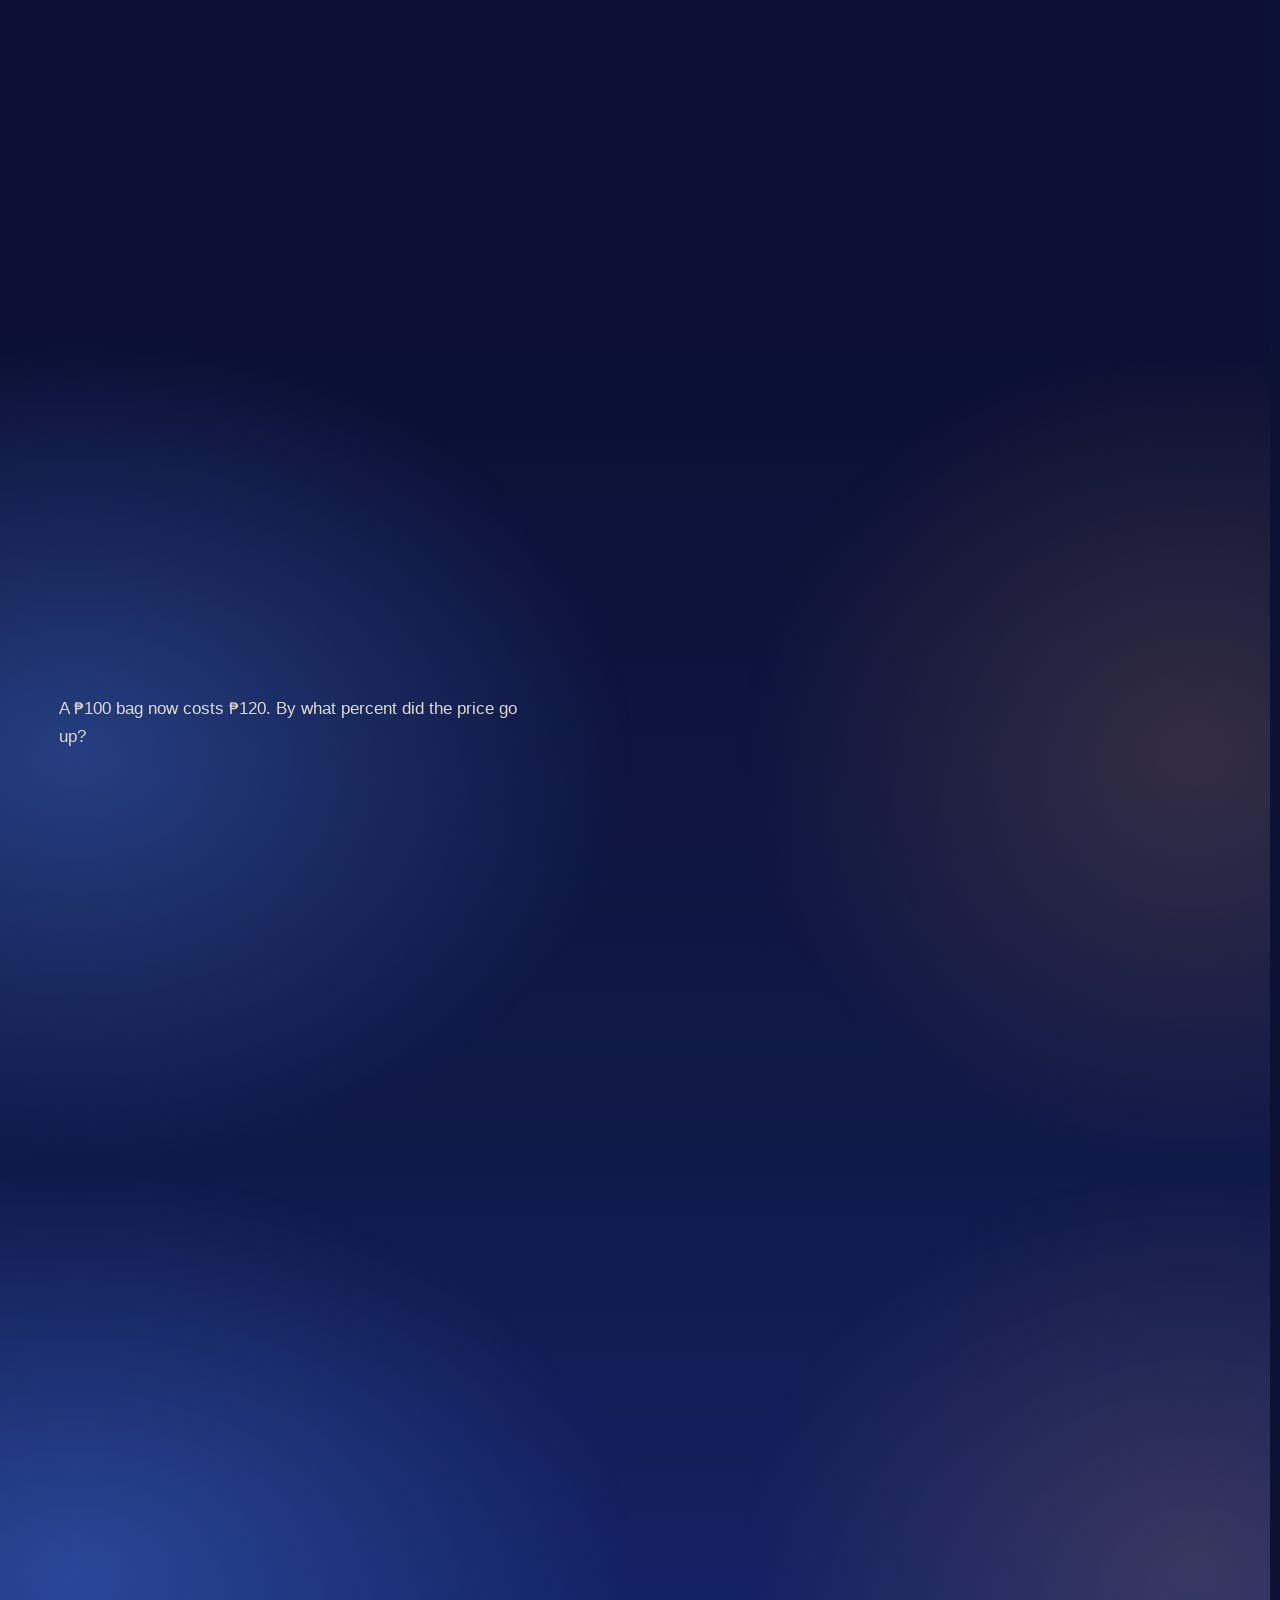
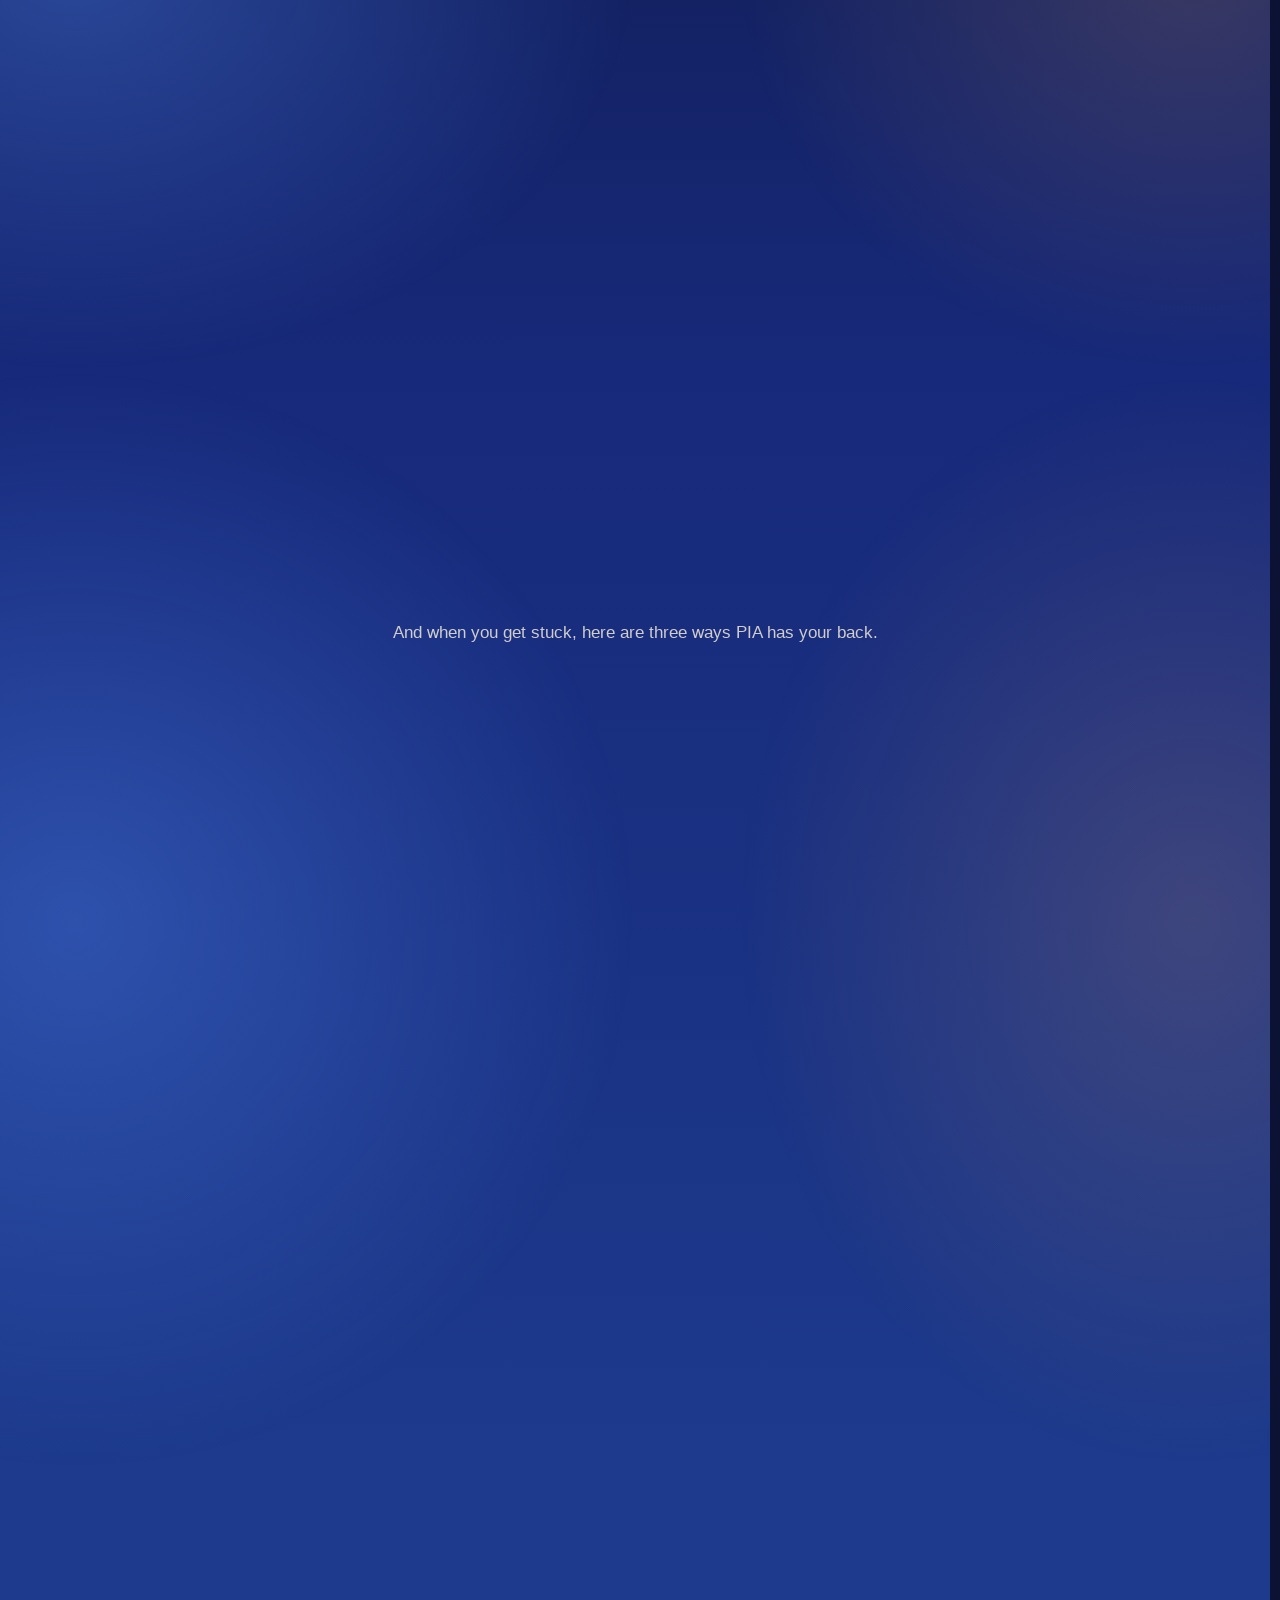
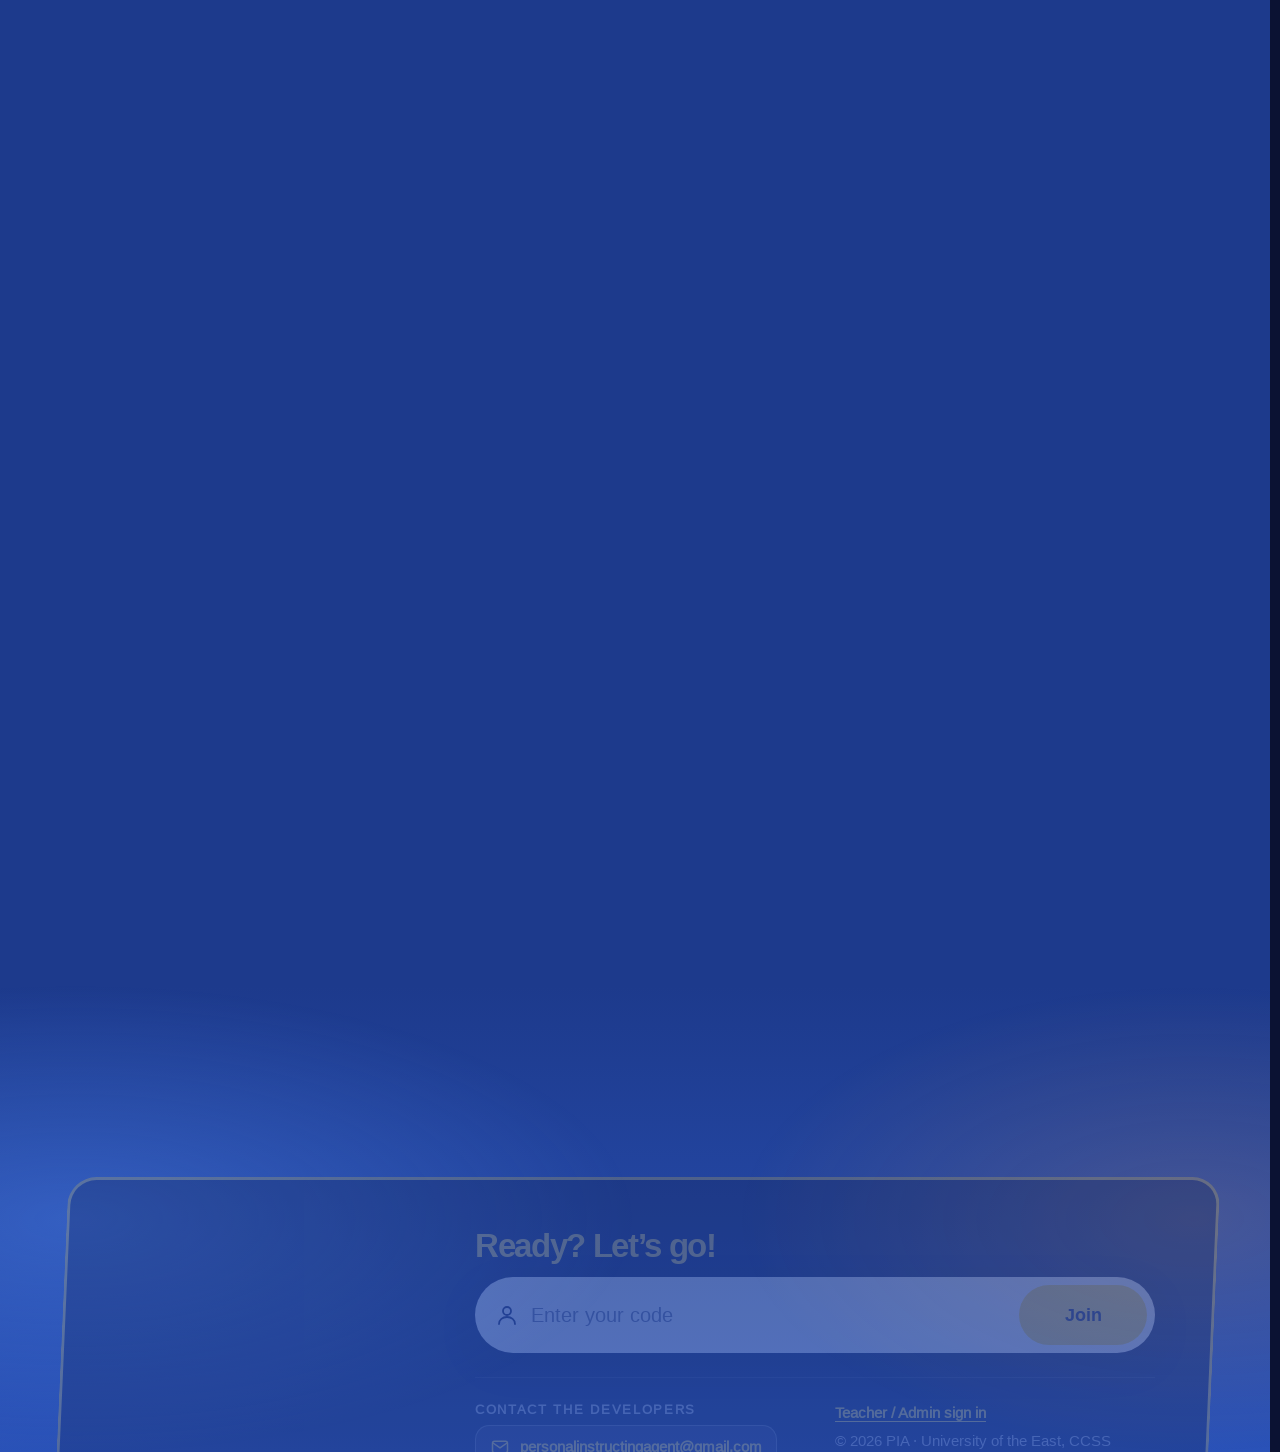
==== commit e603794b: "Clean up repo: move non-site files out, add type=button to modal close - Move tests, READMEs and "ve" ====
--- a/index.html
+++ b/index.html
@@ -631,7 +631,7 @@
                     <h2 class="modal-title" id="signin-title">Enter your code</h2>
                     <p class="modal-sub" id="signin-sub" hidden></p>
                 </div>
-                <button class="modal-close" data-modal-close aria-label="Close dialog">
+                <button type="button" class="modal-close" data-modal-close aria-label="Close dialog">
                     <svg class="icon">
                         <use href="/assets/icons-landing.svg#i-x"></use>
                     </svg>
@@ -675,7 +675,7 @@
                 <div class="modal-head-text">
                     <h2 class="modal-title" id="staff-title">Teacher / Admin sign in</h2>
                 </div>
-                <button class="modal-close" data-modal-close aria-label="Close dialog">
+                <button type="button" class="modal-close" data-modal-close aria-label="Close dialog">
                     <svg class="icon">
                         <use href="/assets/icons-landing.svg#i-x"></use>
                     </svg>
@@ -811,7 +811,7 @@
                     <h2 class="modal-title" id="device-reset-title">Sign out of other devices</h2>
                     <p class="modal-sub" id="device-reset-sub">Confirm it's you with a code from your email.</p>
                 </div>
-                <button class="modal-close" data-modal-close aria-label="Close dialog">
+                <button type="button" class="modal-close" data-modal-close aria-label="Close dialog">
                     <svg class="icon">
                         <use href="/assets/icons-landing.svg#i-x"></use>
                     </svg>
@@ -869,7 +869,7 @@
                     <h2 class="modal-title" id="sp-title">Set your password</h2>
                     <p class="modal-sub" id="sp-sub" hidden></p>
                 </div>
-                <button class="modal-close" data-modal-close aria-label="Close dialog">
+                <button type="button" class="modal-close" data-modal-close aria-label="Close dialog">
                     <svg class="icon">
                         <use href="/assets/icons-landing.svg#i-x"></use>
                     </svg>
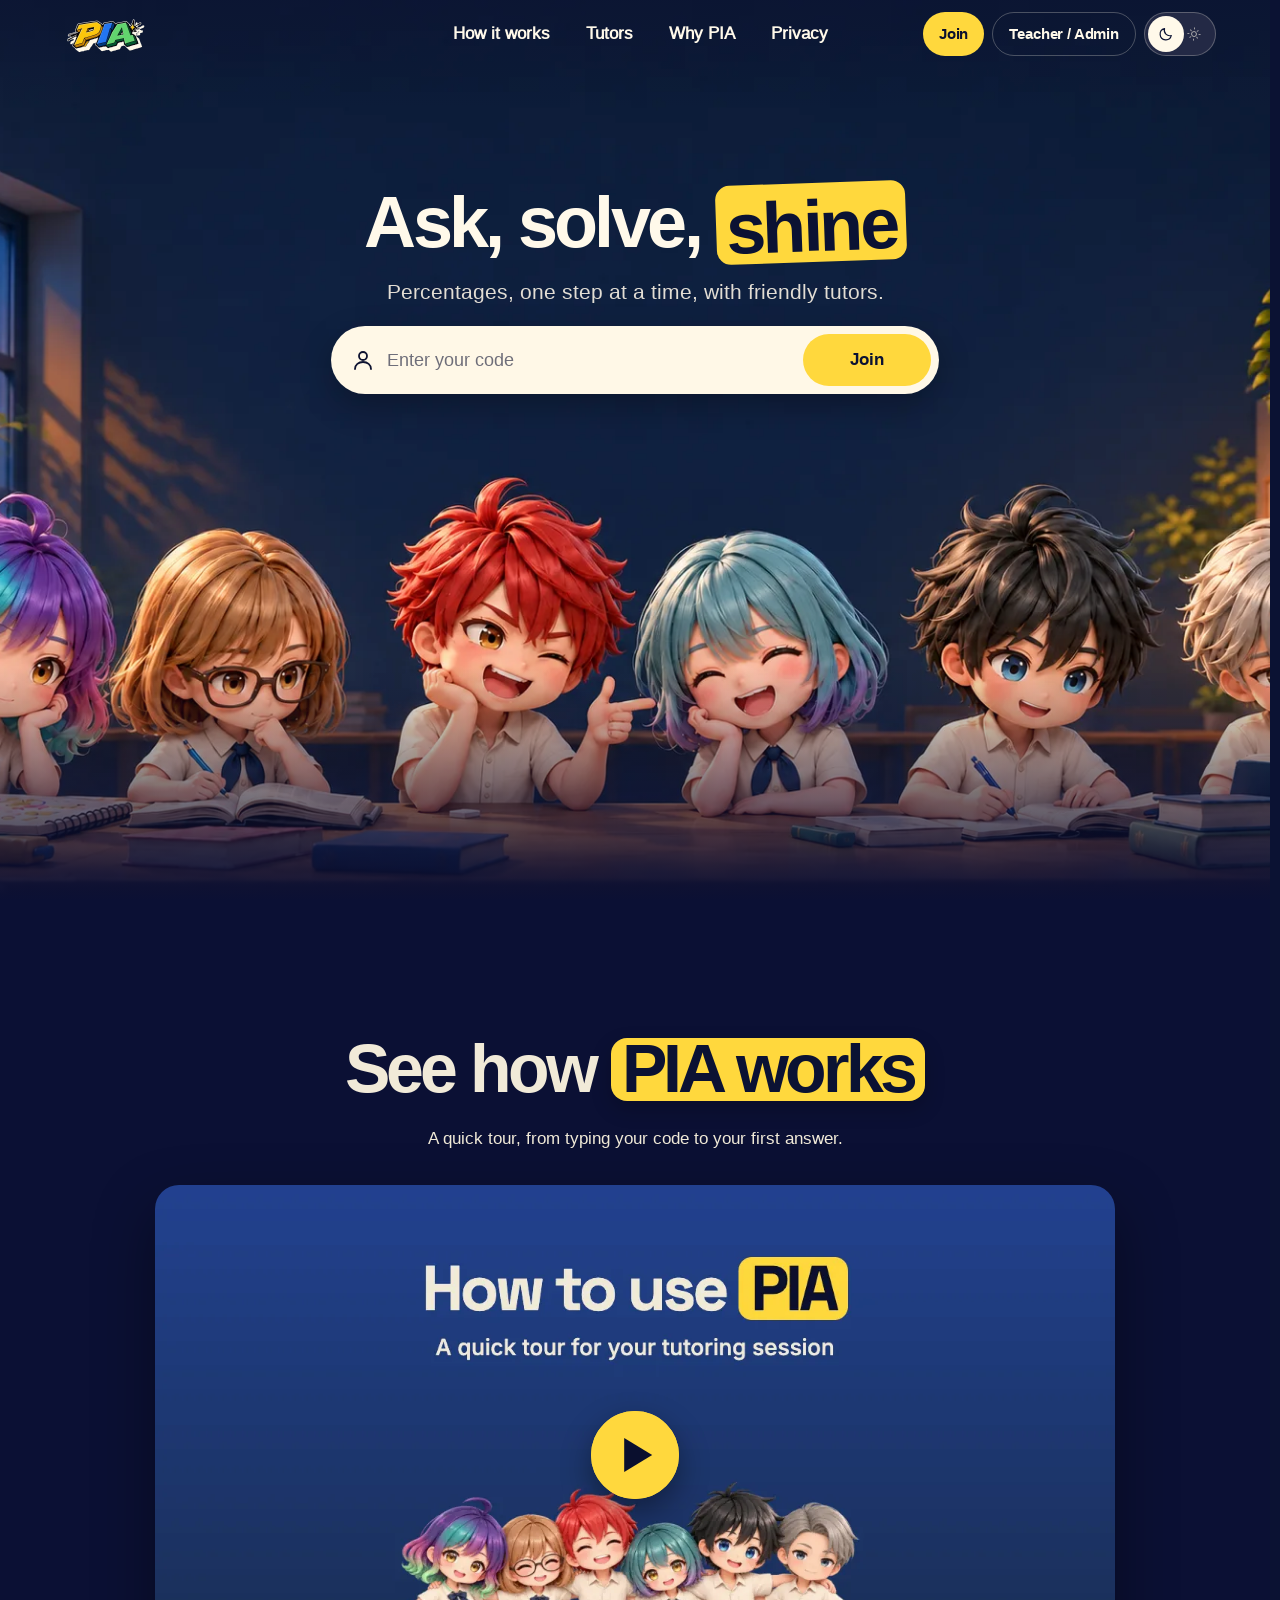
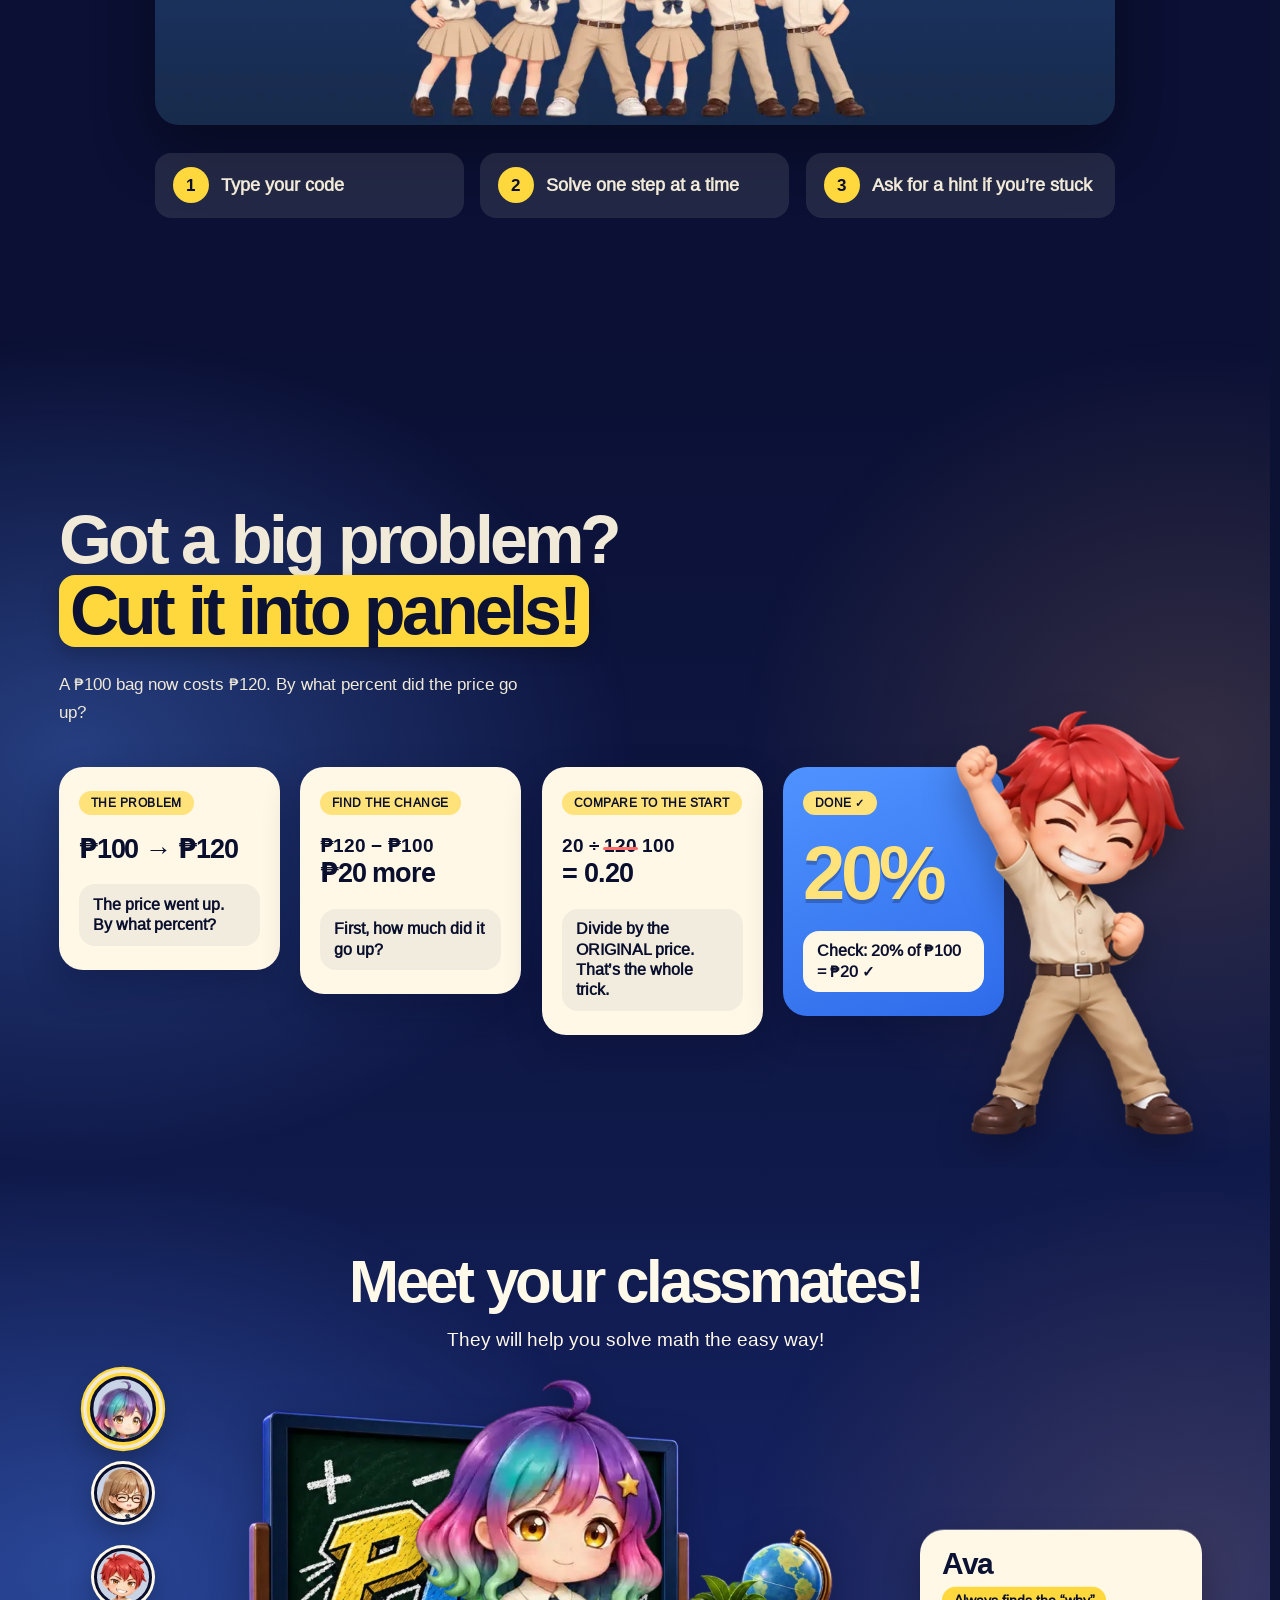
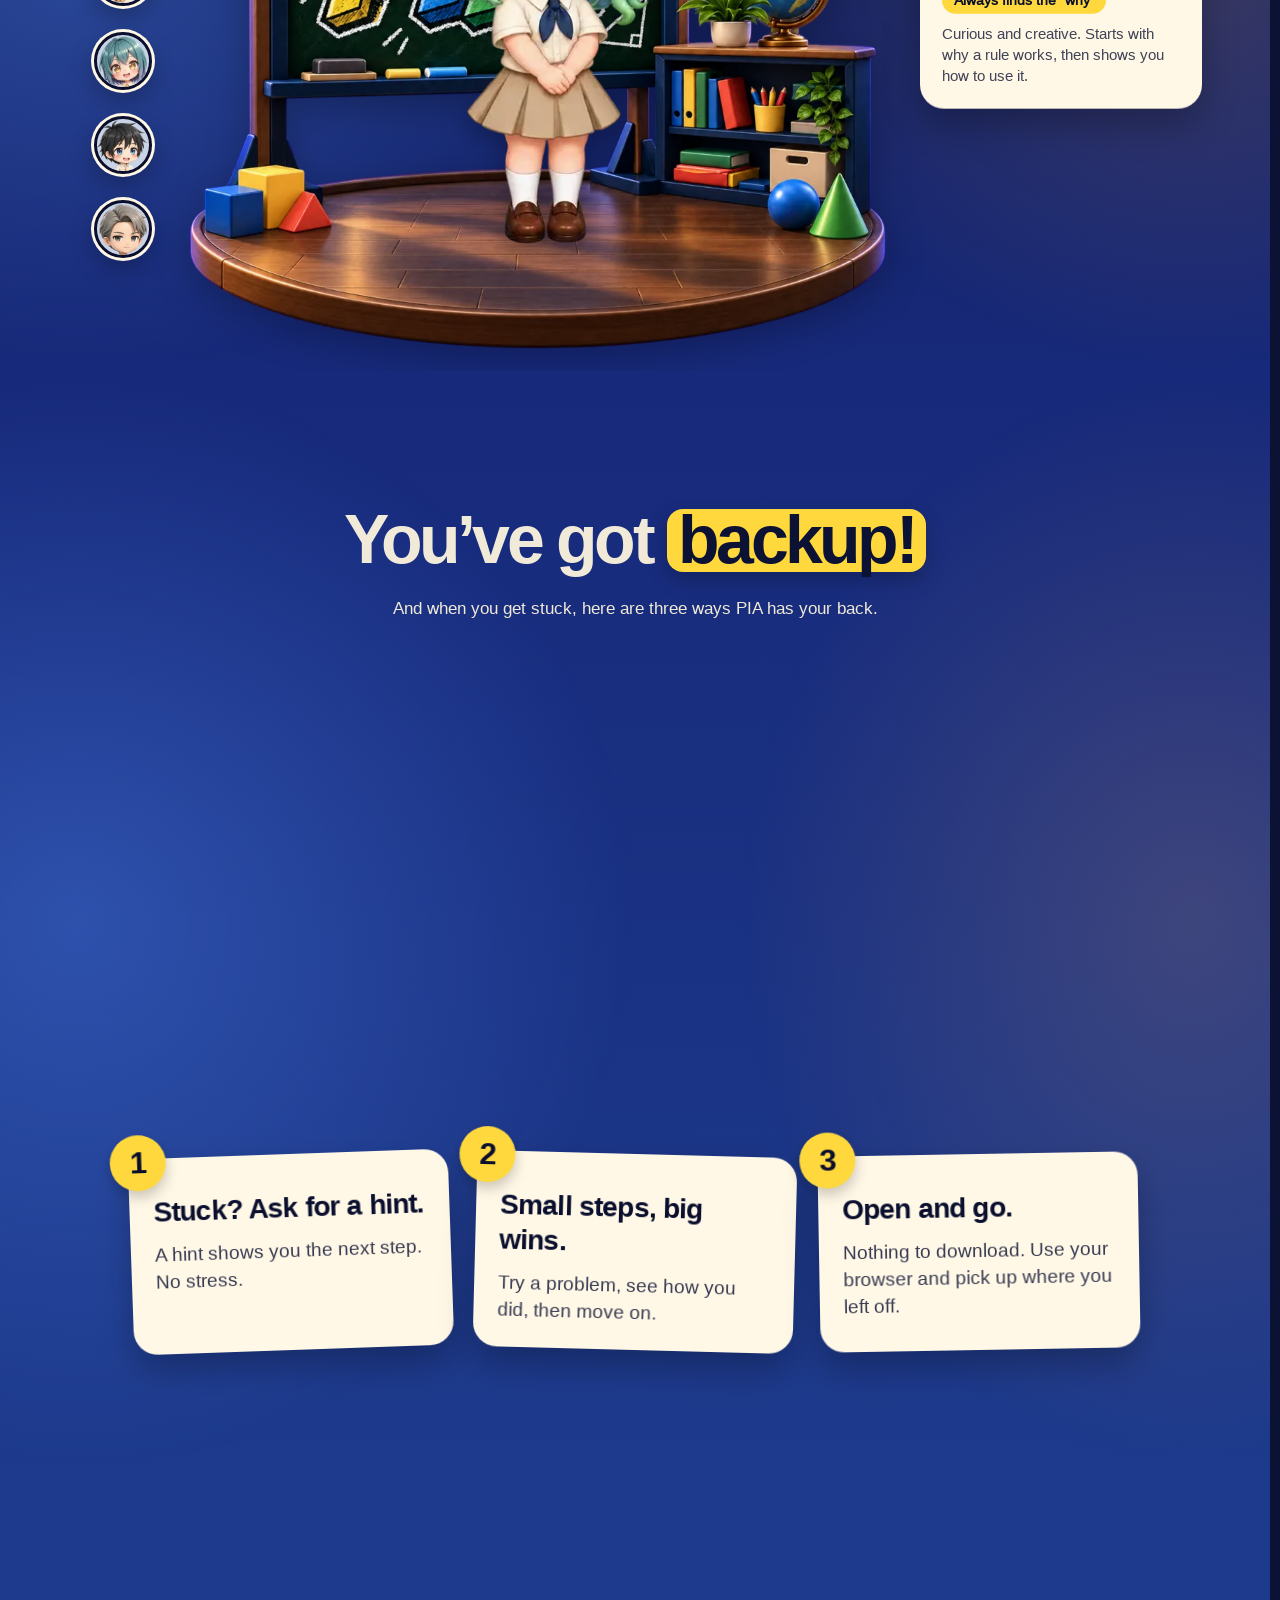
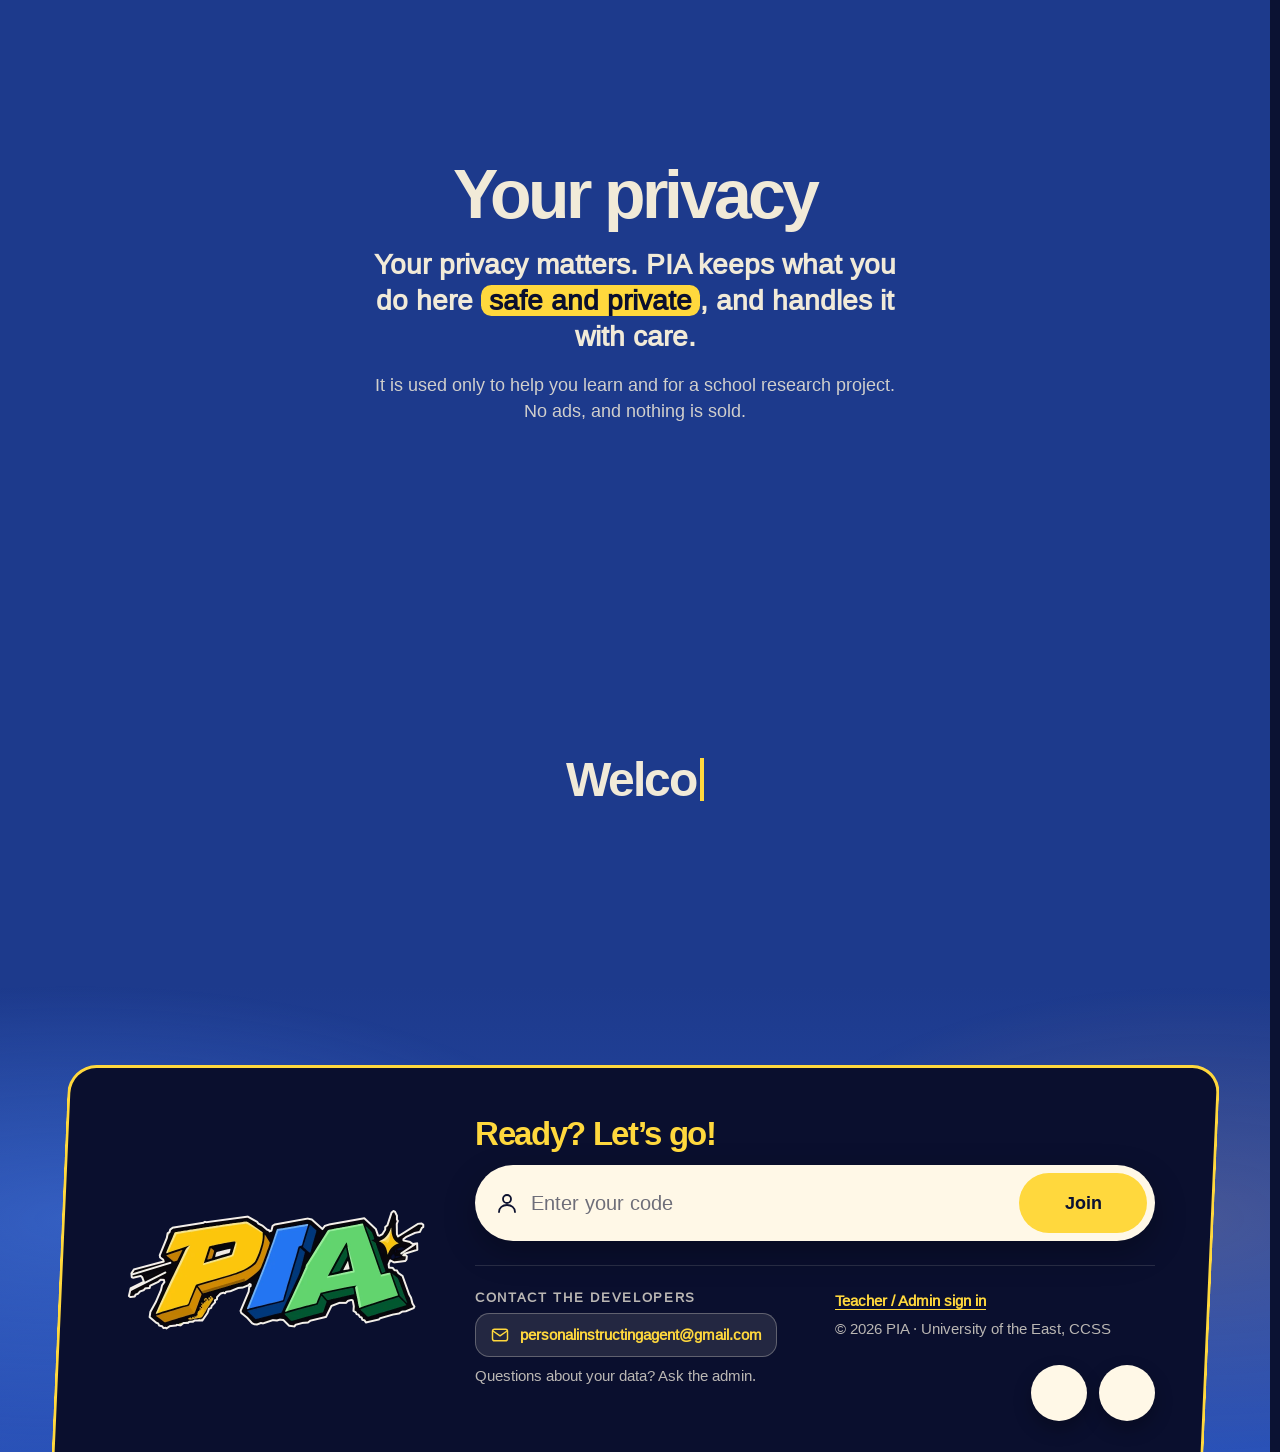
==== commit b55f2062: "Compress how-to-use video; keep privacy highlight on one line - Re-encode pia-how-to-use.mp4 at CRF " ====
--- a/index.html
+++ b/index.html
@@ -34,7 +34,7 @@
     <script src="assets/js/landing/auth-callback.js?v=20261122a"></script>
 
     <link rel="stylesheet" href="styles/global.css?v=20261128s">
-    <link rel="stylesheet" href="styles/landing/landing.css?v=20261201g">
+    <link rel="stylesheet" href="styles/landing/landing.css?v=20261201h">
 
     <script defer src="/assets/js/vendor/supabase.js"></script>
     <link rel="icon" type="image/png" sizes="32x32" href="/assets/images/favicon-32.png">
--- a/styles/landing/landing.css
+++ b/styles/landing/landing.css
@@ -3855,6 +3855,7 @@
     padding: 0 0.3em;
     border-radius: 0.4em;
     font-weight: 700;
+    white-space: nowrap;
 }
 .privacy-sub {
     margin: var(--sp-4) 0 0;
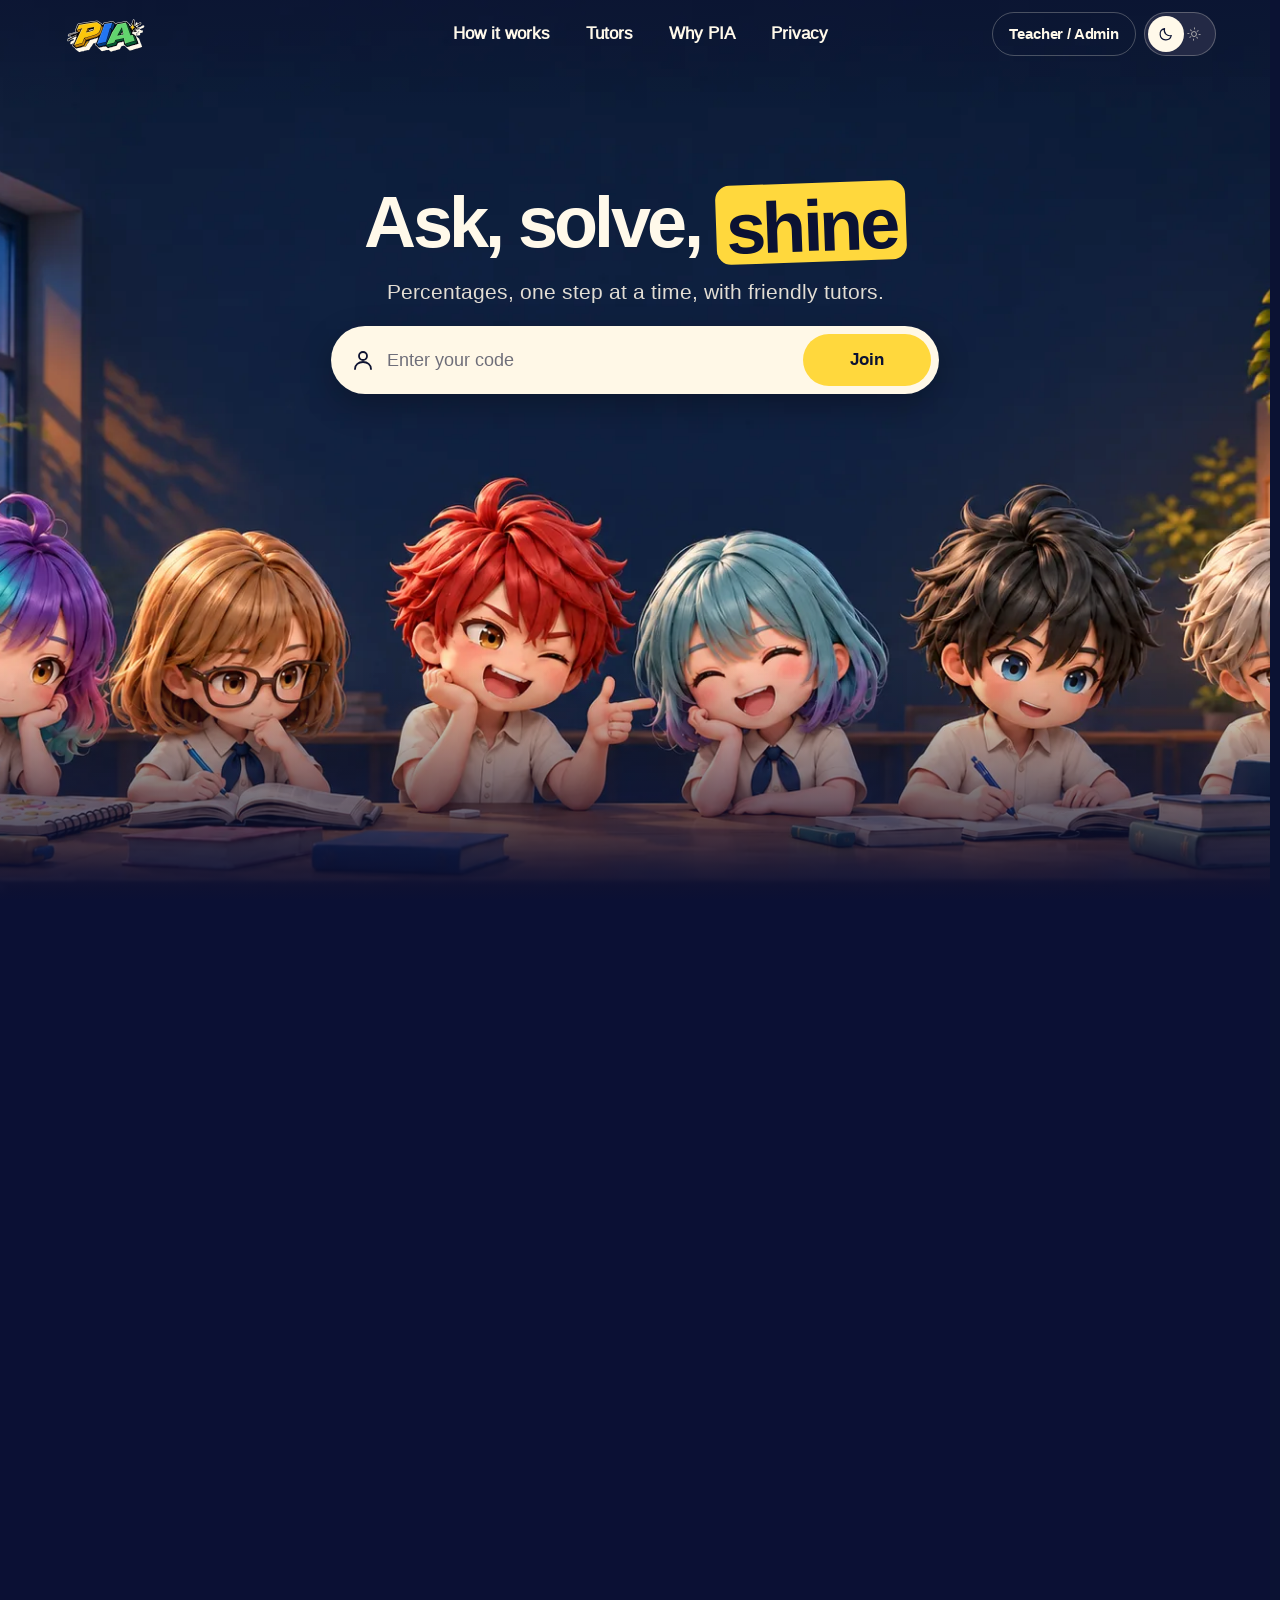
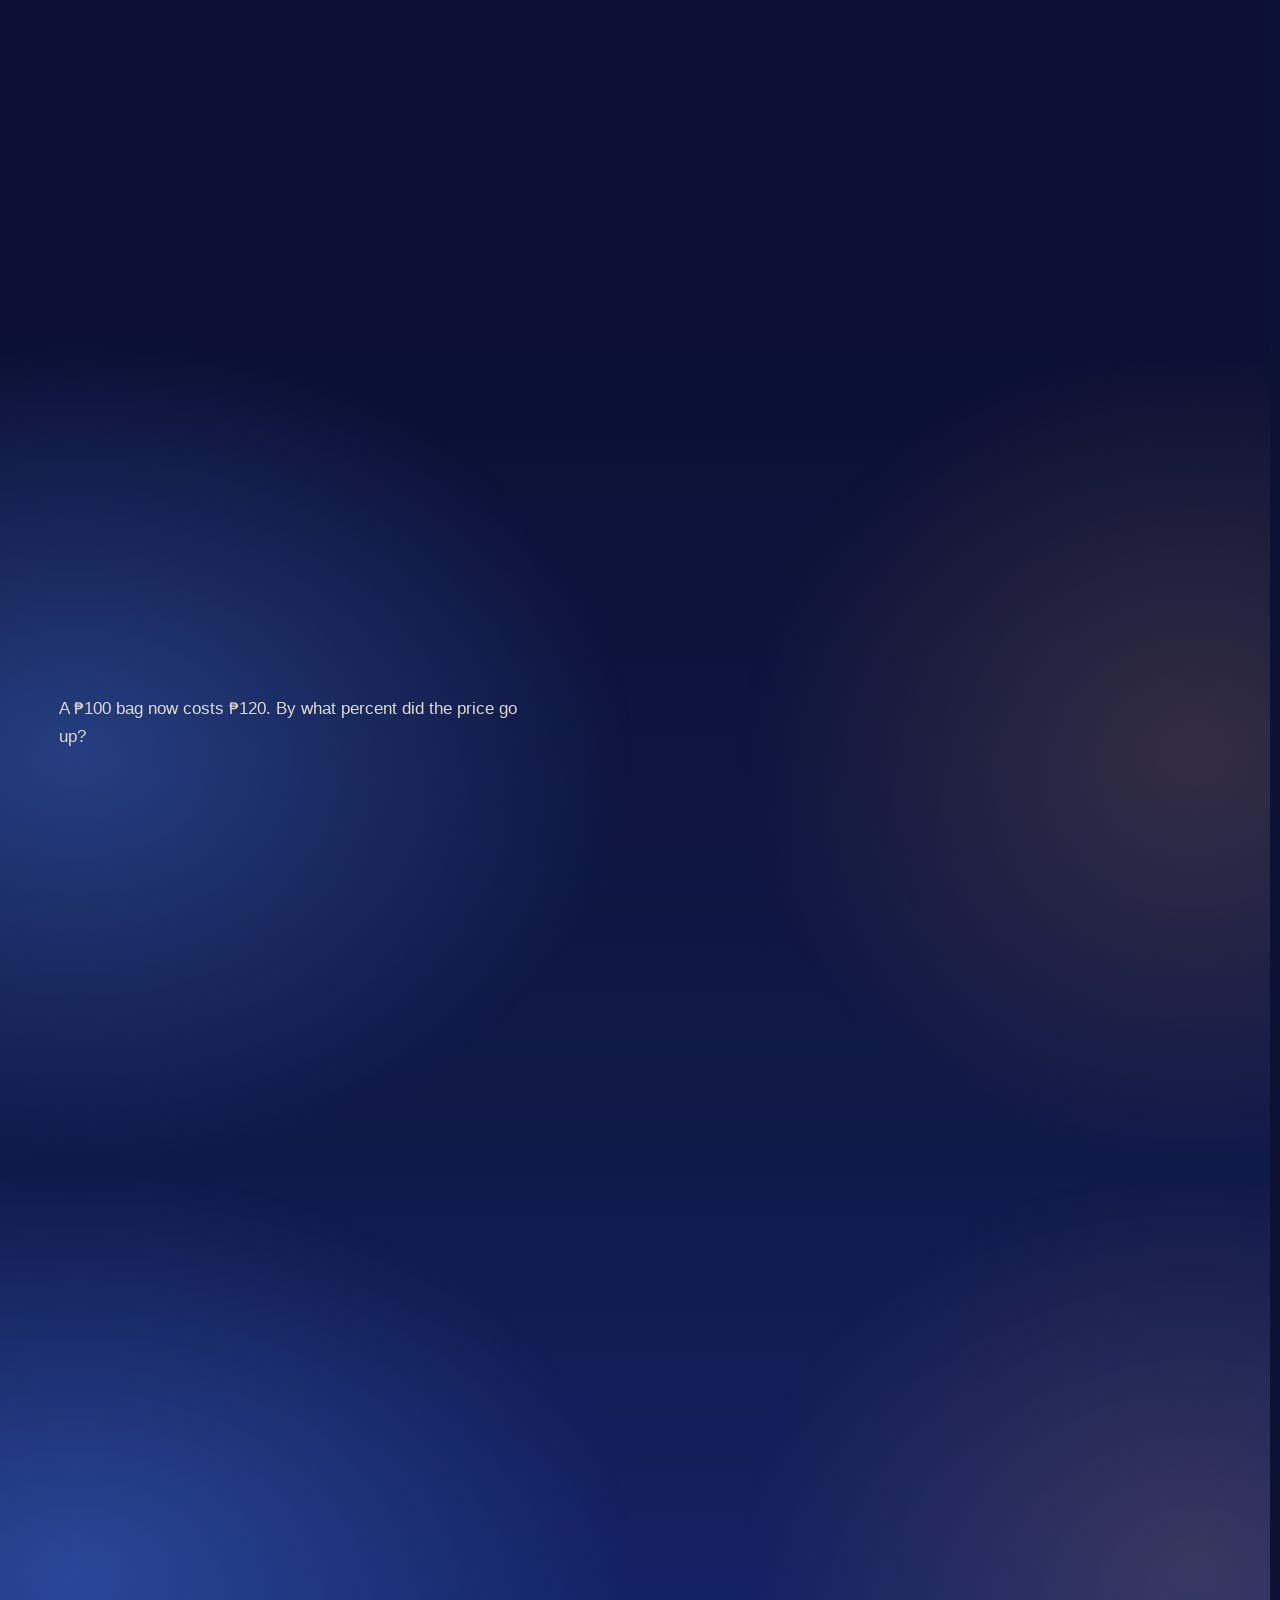
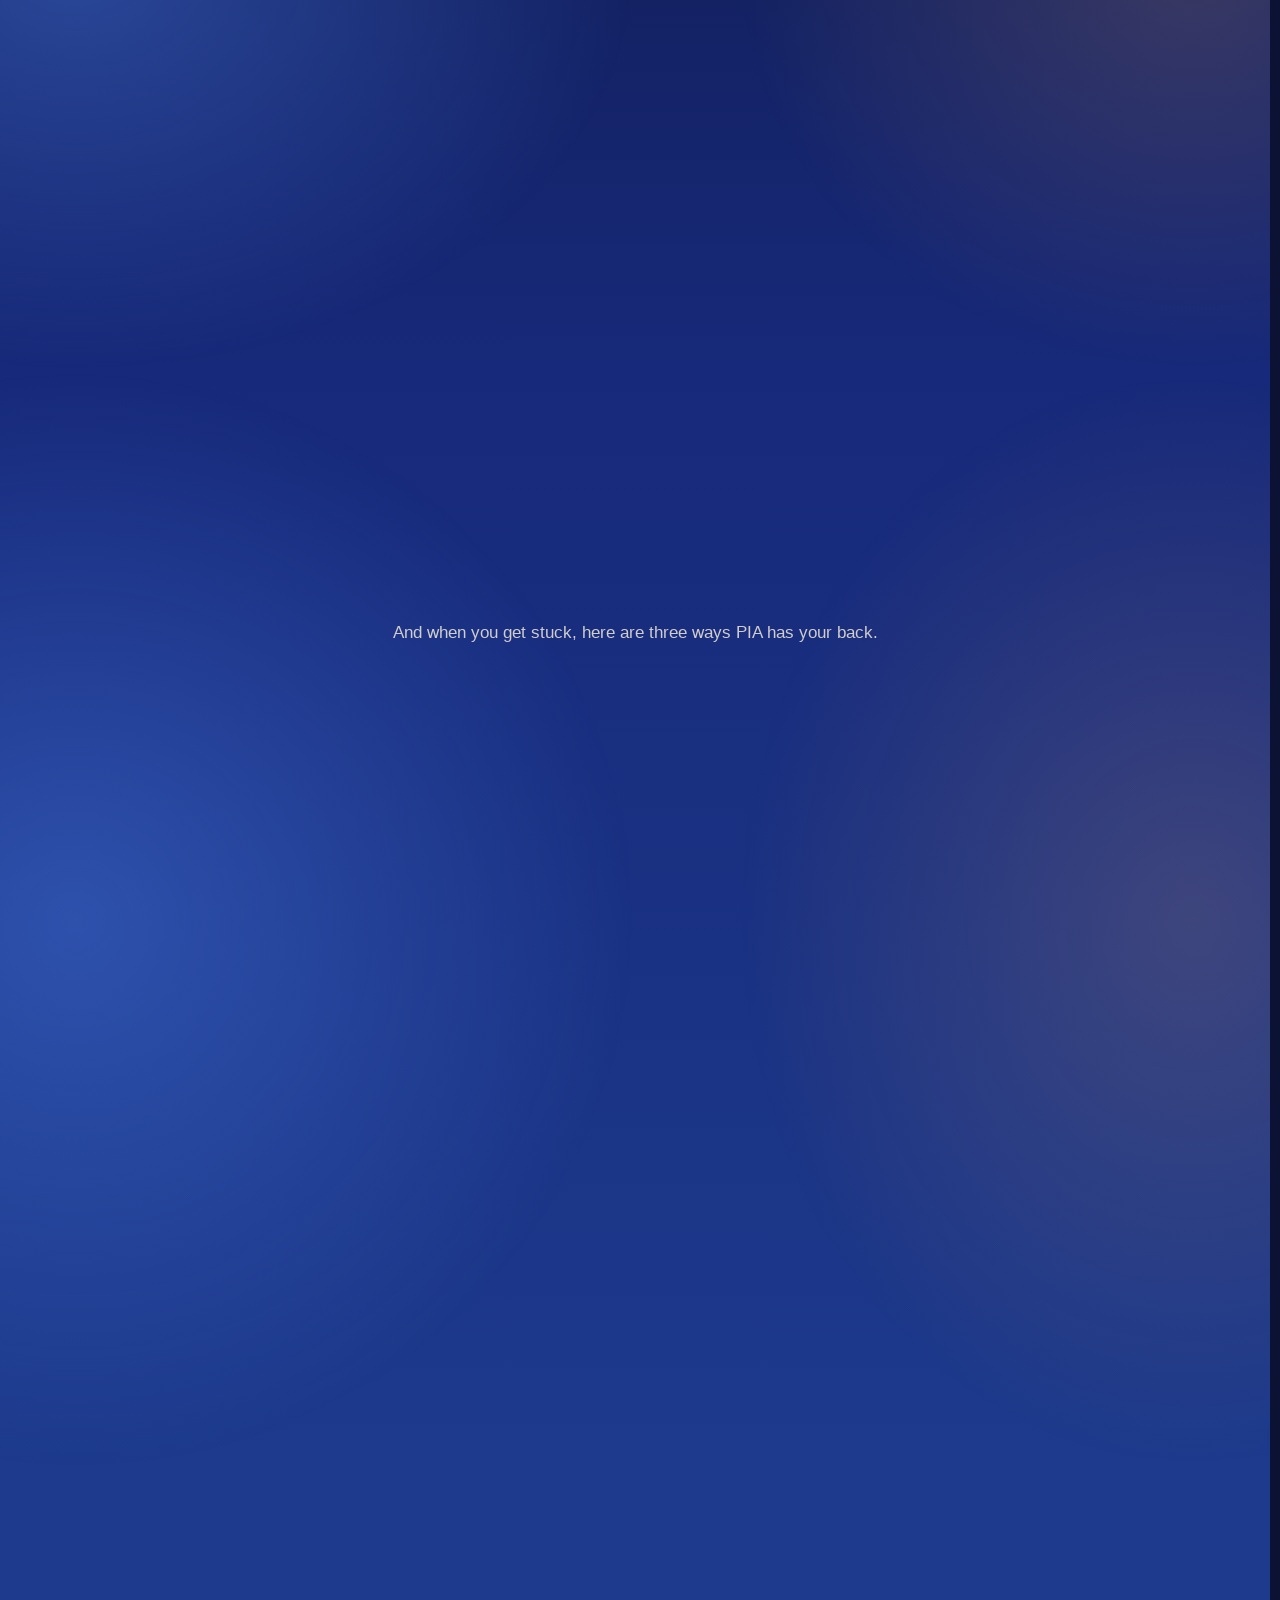
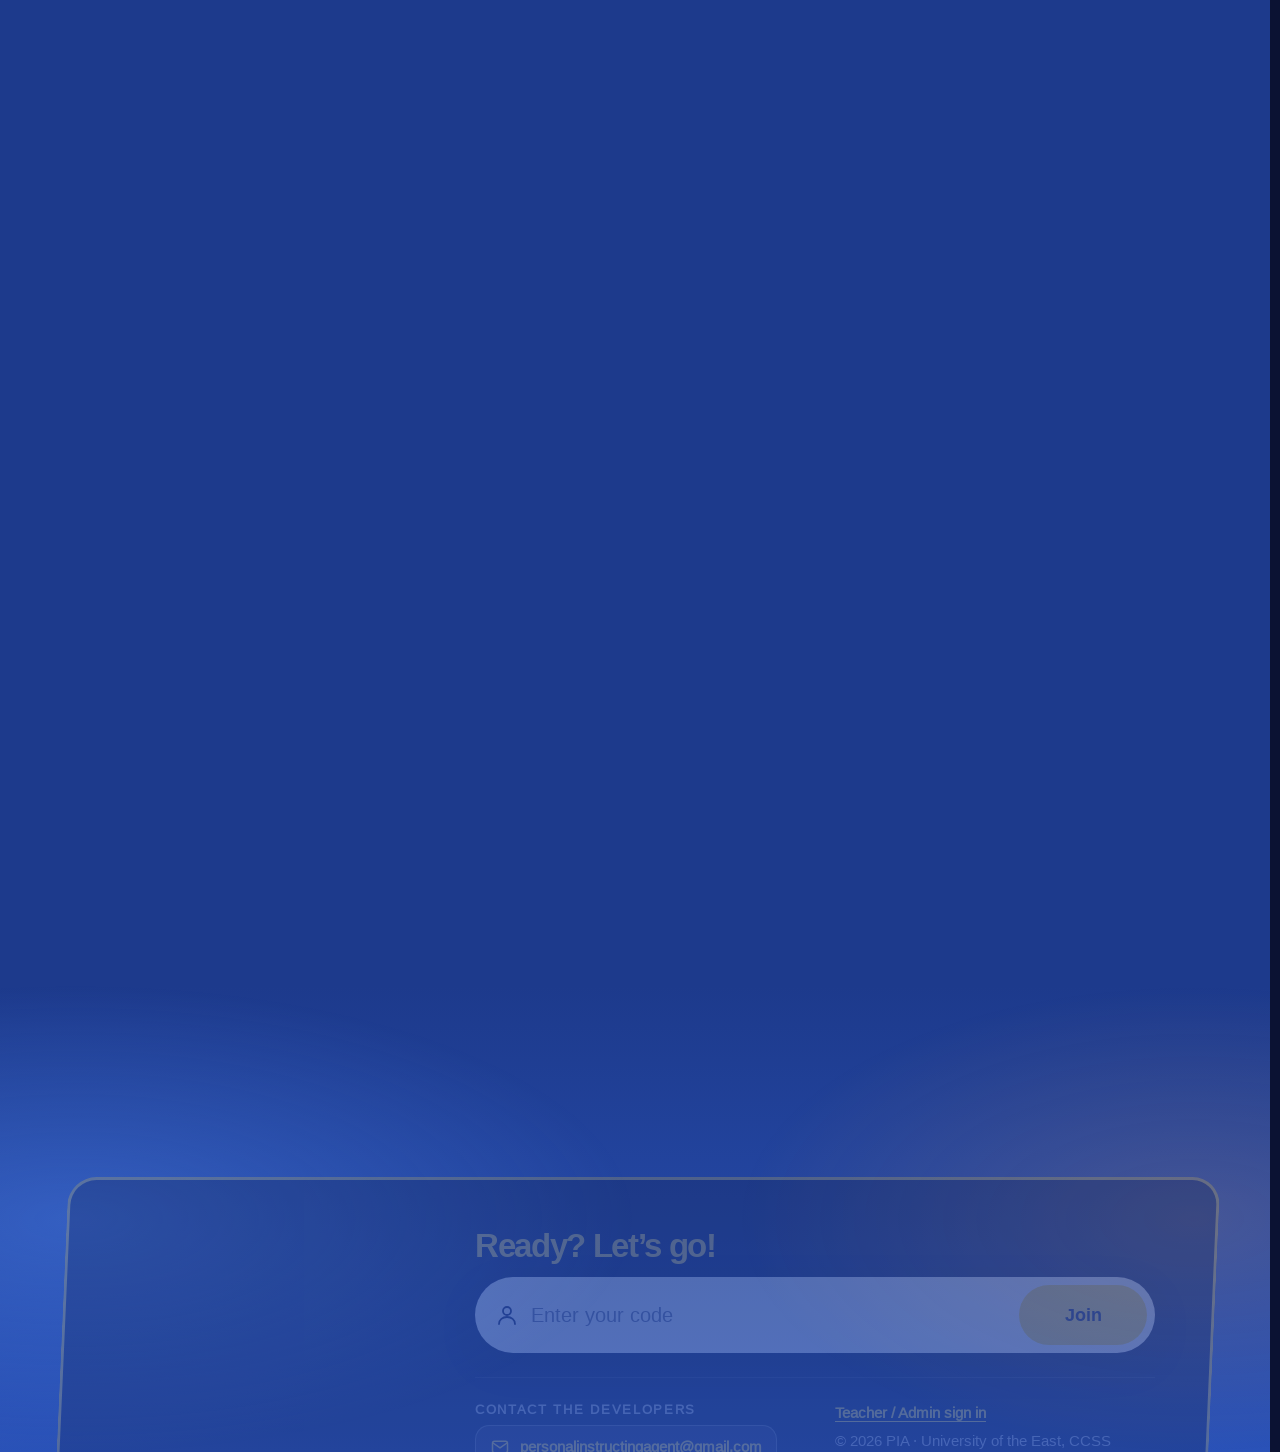
==== commit 13ad4b5c: "Remove code comments and unused JS and CSS - Strip comments from site HTML, CSS and JS, Supabase fun" ====
--- a/index.html
+++ b/index.html
@@ -594,8 +594,6 @@
                     <button type="button" class="tap cta cta-primary foot-btn" data-auth-open="signin">Join</button>
                 </div>
 
-                <!-- One compact row: the two school logos, the developers' contact, and the staff link
-                     with the copyright line. The privacy note has its own section above the footer. -->
                 <div class="foot-cols">
                     <ul class="foot-logos" aria-label="Made at">
                         <li><img src="assets/images/landing/UE-logo.webp" alt="University of the East" width="709"
--- a/styles/global.css
+++ b/styles/global.css
@@ -1,20 +1,17 @@
-/* PIA SYSTEM — GLOBAL v3 */
 :root {
     --palette-ink: #0b1233;
     --palette-paper: #fff9ea;
     --palette-violet: #3a8dff;
     --palette-volt: #ffd83d;
-    /* yellow used as TEXT: the bright volt on dark surfaces, a deep gold on light ones (4.5:1 on white) */
     --volt-text: var(--palette-volt);
     --palette-green: #2ed573;
     --status-coral: #ffb938;
     --status-coral-ink: #7a4b00;
     --status-coral-dark: #ffd27a;
-    --status-amber: #ffcb3d; /* warning / needs attention              */
+    --status-amber: #ffcb3d;
     --status-red: #dc2626;
     --status-red-ink: #b91c1c;
     --status-red-dark: #f87171;
-    /* Colors used by page styles */
     --black-a14: rgb(0 0 0 / 0.14);
     --black-a16: rgb(0 0 0 / 0.16);
     --black-a18: rgb(0 0 0 / 0.18);
@@ -188,8 +185,6 @@
     --text-faint: color-mix(in srgb, var(--palette-ink) 66%, var(--palette-paper));
     --text-on-solid: var(--palette-paper);
 
-    /* Lines. --line clears the 3:1 WCAG 1.4.11 asks of a control boundary on
-       a surface (3.03); --line-soft only divides what is already separate. */
     --line: color-mix(in srgb, var(--palette-ink) 45%, var(--palette-paper));
     --line-soft: color-mix(in srgb, var(--palette-ink) 13%, var(--palette-paper));
     --accent: color-mix(in srgb, var(--palette-violet) 62%, var(--palette-ink));
@@ -365,7 +360,6 @@
     --field-focus-edge: var(--pop);
     --field-focus-ring: 0 0 0 3px color-mix(in srgb, var(--palette-violet) 22%, transparent);
 
-    /* Square. Every global component on the landing page takes zero radius. */
     --r-card: 0;
     --r-pill: 0;
     --r-xs: 0;
@@ -381,8 +375,6 @@
     --shadow-md: var(--hard) var(--hard) 0 var(--pop);
     --shadow-lg: var(--hard-lg) var(--hard-lg) 0 var(--pop);
 
-    /* Legacy names, folded into the comic palette so no global component can
-       bring a fourth hue onto this page. */
     --ink: var(--fg);
     --warning: var(--palette-volt);
     --warning-soft: var(--accent-soft);
@@ -831,9 +823,6 @@
     border-radius: var(--r-card);
     background: var(--bg-field);
     color: var(--text);
-    /* WCAG 1.4.11: a field's boundary needs 3:1 against what surrounds it.
-       A tinted well alone does not reach that, so the edge is drawn — as an
-       inset ring, which adds no size. */
     box-shadow: inset 0 0 0 1px var(--line);
     font-size: var(--fs-body);
     transition:
@@ -964,7 +953,6 @@
     opacity: 1;
     color: #0a0f2e;
 }
-/* every checkbox in the system is yellow when ticked (the ones drawn by .check above, and the plain ones) */
 input[type='checkbox'] {
     accent-color: #ffd83d;
 }
@@ -1021,30 +1009,10 @@
     letter-spacing: -0.01em;
 }
 
-.card-sub {
-    margin-top: 2px;
-    font-size: var(--fs-sm);
-    color: var(--text-muted);
-}
-
-.card-body {
-    padding: var(--sp-5);
-}
-.card-foot {
-    display: flex;
-    align-items: center;
-    gap: var(--sp-3);
-    min-height: 60px;
-    padding: var(--sp-3) var(--sp-5);
-}
-
 .grid {
     display: grid;
     gap: var(--sp-4);
     align-items: stretch;
-}
-.grid-main {
-    grid-template-columns: minmax(0, 1fr) 360px;
 }
 .stack {
     display: flex;
@@ -1570,7 +1538,6 @@
     color: var(--danger-ink);
 }
 
-/* session revoked / account deleted: the standard window */
 .revoke-modal-overlay {
     position: fixed;
     inset: 0;
@@ -1675,7 +1642,6 @@
 .modal-hero-text,
 .modal-foot-note,
 .card-title,
-.card-sub,
 .page-title,
 .label,
 .field-msg,
@@ -1716,7 +1682,6 @@
     }
 }
 
-/* the one standard modal: follows the theme, outlined buttons, yellow primary, blurred scrim */
 .overlay:has(> .modal) {
     backdrop-filter: blur(4px);
 }
@@ -1747,7 +1712,6 @@
     box-shadow: none;
 }
 
-/* one focus ring for every field: a single 2px outline, no extra glow */
 .input:focus,
 .select:focus,
 .textarea:focus,
@@ -1767,7 +1731,6 @@
     --focus-yellow: #ffd83d;
 }
 
-/* one dropdown look everywhere: the same chevron, turning the same way, and the same menu entrance */
 .custom-select-chevron {
     transition: transform 0.2s ease;
 }
@@ -1810,12 +1773,10 @@
     }
 }
 
-/* no blue flash on the element when it is tapped on a phone */
 * {
     -webkit-tap-highlight-color: transparent;
 }
 
-/* help pages (teacher and admin): one open topic at a time */
 .help-layout {
     max-width: 820px;
     margin: 0 auto;
@@ -1982,7 +1943,6 @@
 }
 
 
-/* fields and buttons in every window (the student pages keep their own look): a slight corner on fields, pill buttons */
 :root body:not(.landing-look) .overlay .input,
 :root body:not(.landing-look) .overlay .select,
 :root body:not(.landing-look) .overlay .textarea,
@@ -1995,7 +1955,6 @@
     font-weight: 600;
 }
 
-/* one design language for every window: the admin surface, lines, corners and shadow (the student pages keep their own look) */
 :root[data-theme='dark'] body:not(.landing-look) .overlay,
 :root[data-theme='dark'] body:not(.landing-look) .revoke-modal-overlay {
     --bg-surface: color-mix(in srgb, var(--hex-ffffff) 5%, var(--hex-142849));
@@ -2039,7 +1998,6 @@
     --shadow-dialog: 0 8px 24px var(--black-a22);
 }
 
-/* theme button everywhere: a sliding sun / moon switch (the landing navbar's) */
 html[data-theme] button#theme-toggle.theme-switch {
     position: relative;
     display: block;
@@ -2124,7 +2082,6 @@
     }
 }
 
-/* every top bar in the system is the landing navbar's frosted glass with a soft outline */
 html[data-theme][data-theme][data-theme] .journey-bar,
 html[data-theme][data-theme][data-theme] .learn-bar,
 html[data-theme][data-theme][data-theme] .t-bar,
@@ -2136,7 +2093,6 @@
     box-shadow: none;
 }
 
-/* light mode: the website's background is almost pure white */
 :root[data-theme='light'][data-theme='light'][data-theme='light'][data-theme='light'] {
     --bg: #fcfcfb;
     --bg-main: #fcfcfb;
@@ -2148,10 +2104,6 @@
     --g4: #f1f4f8;
 }
 
-/* ===== GLASS =====
-   One look for everything that floats: menus, popups, windows, toasts (and, in the admin, the top bars and the
-   drawer: admin-glass.css). Cards, tables, buttons, inputs and toggles stay solid and flat.
-   Change the tokens here and every surface follows. */
 html[data-theme] {
     --lg-base: rgba(238, 244, 255, 0.88);
     --lg-filter: blur(10px) saturate(1) brightness(1.04);
@@ -2187,8 +2139,6 @@
     backdrop-filter: var(--lg-filter);
     box-shadow: var(--lg-shadow);
 }
-/* windows hold forms and often sit over a busy picture (the sign-in over the tutors): a more solid sheet and a
-   stronger blur than a menu, so the labels and the yellow links stay easy to read */
 html[data-theme] :is(.modal, .palette, .revoke-modal-box) {
     background: linear-gradient(180deg, rgba(255, 255, 255, 0.05), transparent 30%), var(--lg-base-window);
     -webkit-backdrop-filter: var(--lg-filter-window);
@@ -2211,7 +2161,6 @@
 html[data-theme] .custom-select-option.is-active {
     background: color-mix(in srgb, var(--text) 9%, transparent);
 }
-/* the chosen row of a dropdown: a soft gold wash, gold text, and a gold bar on the left */
 html[data-theme] :is(.custom-select-option, .section-opt).is-selected,
 html[data-theme] :is(.custom-select-option, .section-opt).is-selected:hover {
     background: var(--lg-pick-bg);
@@ -2219,7 +2168,6 @@
     box-shadow: inset 3px 0 0 #ffd83d;
     font-weight: 600;
 }
-/* behind a window: a light neutral dim, and no blur of its own (the window's glass does the blurring) */
 html[data-theme] :is(.overlay, .revoke-modal-overlay, .palette-overlay) {
     background: var(--lg-dim);
 }
@@ -2227,12 +2175,10 @@
     -webkit-backdrop-filter: none;
     backdrop-filter: none;
 }
-/* fields inside a window are frosted too (a flat pure-white box looks pasted on) */
 html[data-theme] :is(.overlay, .revoke-modal-box) :is(.input, .select, textarea, .custom-select-trigger) {
     background: var(--lg-field);
     border: 1px solid var(--lg-field-line);
 }
-/* boxes inside a window (notes like "No result yet", the action list) are frosted like the fields, not solid navy */
 html[data-theme] :is(.modal, .drawer) :is(.notice, .action-list, .game-report-stat, .game-history-row) {
     background: var(--lg-field);
     border: 1px solid var(--lg-field-line);
--- a/styles/landing/landing.css
+++ b/styles/landing/landing.css
@@ -1,8 +1,7 @@
-/* PIA SYSTEM — LANDING · "INK & NEON" */
 :root {
     --band-pad: clamp(4rem, 12vh, 9rem);
     --gutter: clamp(1.25rem, 5vw, 3rem);
-    --tap-min: 2.75rem; /* 44px — WCAG 2.5.8, via .tap */
+    --tap-min: 2.75rem;
     --z-reel-copy: 4;
 
     --ease-snap: cubic-bezier(0.2, 0.9, 0.1, 1);
@@ -103,8 +102,6 @@
     outline-offset: 2px;
 }
 
-/* WCAG 2.5.8: the HIT area is at least 44x44 even where the drawn box is
-   smaller. */
 .tap {
     position: relative;
 }
@@ -811,10 +808,6 @@
     color: color-mix(in srgb, var(--text) 88%, var(--bg-body));
 }
 
-/* From 30rem up the staff note was the sheet's only extra (the theme switch
-   and Sign in live in the bar there), so without it the whole section goes,
-   rule line included, instead of leaving an empty ruled strip. */
-
 .cast {
     display: grid;
     grid-template-columns: repeat(3, minmax(0, 1fr));
@@ -988,7 +981,6 @@
     }
 }
 
-/* Room to spare: bring the note back. Short screens: drop the tutors' tagline. */
 @media (min-width: 56rem) and (min-height: 56rem) {
     .act-select .select-note {
         display: block;
@@ -1854,8 +1846,7 @@
         inset-block-end: var(--sp-4);
     }
 
-    .select-foot .cta,
-    .finale-actions {
+    .select-foot .cta {
         width: 100%;
     }
 }
@@ -1869,7 +1860,6 @@
     }
 }
 
-/* Batch 1: account access and readable open sections. Global user styles are untouched. */
 .js .nav:not(.has-auth) .nav-auth {
     transition: none;
 }
@@ -3878,7 +3868,6 @@
     transform: translate(-50%, -50%) rotate(calc((1 - var(--burst, 1)) * var(--spin, 0deg)))
         scale(calc(0.15 + 0.85 * var(--burst, 1)));
 }
-/* --tx and --ty are where each one ends up, as a share of the section, so none can sit outside it */
 .pv-lock-a {
     --w: clamp(5.5rem, 15vw, 13rem);
     --tx: 13%;
@@ -4423,7 +4412,6 @@
     white-space: nowrap;
 }
 
-/* Teacher / Admin sign in: in the menu on phones, in the bar everywhere else */
 .nav-staff-item {
     display: none;
 }
@@ -4525,7 +4513,6 @@
     }
 }
 
-/* the join field and its button are the same size on every screen and in every place (hero and footer) */
 .join,
 .foot-join .join,
 .hero-join .join {
@@ -4557,7 +4544,6 @@
     font-size: 1.05rem;
 }
 
-/* the footer has the code field on larger screens and one Join button on phones */
 .foot-join .foot-btn {
     display: none;
 }
@@ -4598,7 +4584,6 @@
     }
 }
 
-/* footer: the PIA logo takes the whole left side. On the right: the title and the code field, a thin line, then the contact with the school logos, and the staff link with the copyright. */
 .foot-card {
     display: grid;
     grid-template-columns: repeat(3, minmax(0, 1fr));
@@ -4713,7 +4698,6 @@
 }
 
 
-/* reset and activate: no reserved blank space, even gaps when a message appears */
 #modal-forgot .modal-body{
     display: grid;
     gap: var(--sp-4);
@@ -4742,7 +4726,6 @@
     padding-top: var(--sp-2);
 }
 
-/* modal links follow the yellow accent: readable gold on light, yellow on dark */
 .overlay .link-btn {
     color: var(--volt);
 }
@@ -4766,7 +4749,6 @@
     color: var(--danger);
 }
 
-/* sign-in windows: even rhythm, no reserved blank space */
 .overlay .portal-form {
     gap: var(--sp-5);
 }
@@ -4802,7 +4784,6 @@
     padding-bottom: var(--sp-7);
 }
 
-/* check your email: one short message, the destination, then the actions */
 #modal-forgot .email-accepted{
     display: grid;
     gap: var(--sp-4);
@@ -4818,8 +4799,6 @@
     display: none;
 }
 
-/* phones: Teacher / Admin sits in the bar and the theme switch moves into the menu.
-   Once Join shows, Teacher / Admin leaves the bar for the menu. */
 .nav-theme-item {
     display: none;
 }
@@ -4841,7 +4820,6 @@
     }
 }
 
-/* phone menu: plain rows without arrows; the theme row sits apart and shows the current mode */
 @media (max-width: 63.99rem) {
     .nav .nav-link::after {
         content: none;
@@ -4878,7 +4856,6 @@
     }
 }
 
-/* sign in: a first-time line under the button, in the same yellow link style as Forgot password */
 .overlay .portal-first {
     margin: var(--sp-4) 0 0;
     font-size: var(--fs-sm);
@@ -4891,7 +4868,6 @@
     padding-inline: var(--sp-1);
 }
 
-/* a saved session is being checked: a plain loading screen instead of the landing page */
 :root[data-session='pending'] body::before {
     content: 'Loading\2026';
     position: fixed;
@@ -4906,7 +4882,6 @@
     font-weight: 700;
 }
 
-/* the round buttons (theme and menu) look like the admin's: a 44px circle with one thin outline and no fill */
 :root[data-theme='dark'] {
     --line-input: color-mix(in srgb, var(--palette-paper) 52%, var(--palette-ink));
 }
@@ -4936,7 +4911,6 @@
     }
 }
 
-/* set your password: the same rhythm as the sign-in windows, no reserved blank space */
 #modal-set-password .modal-body {
     display: grid;
     gap: var(--sp-4);
@@ -4964,12 +4938,10 @@
     margin-block-start: var(--sp-2);
 }
 
-/* the close button stays round when focused (the global focus style would square it) */
 .modal-close:focus-visible {
     border-radius: 50%;
 }
 
-/* check your email, tidied: the address in a chip, one main button, quiet links underneath */
 #modal-forgot .email-accepted {
     gap: var(--sp-3);
 }
@@ -5027,14 +4999,12 @@
     opacity: 0.6;
 }
 
-/* navbar: frosted glass bar, softer outlines, and a sliding sun / moon switch for the theme */
 .js .nav.is-solid {
     background: color-mix(in srgb, var(--bg) 52%, transparent);
     -webkit-backdrop-filter: blur(18px) saturate(170%);
     backdrop-filter: blur(18px) saturate(170%);
     border-block-end-color: color-mix(in srgb, var(--text) 14%, transparent);
 }
-/* with the menu open the bar goes solid again, so the menu reads clearly */
 .js .nav.is-open {
     background: var(--bg);
     border-block-end-color: color-mix(in srgb, var(--text) 14%, transparent);
@@ -5062,7 +5032,6 @@
 .nav .theme-switch:hover {
     background: color-mix(in srgb, var(--text) 14%, var(--bg));
 }
-/* the knob */
 .nav .theme-switch::before {
     content: '';
     position: absolute;
@@ -5086,7 +5055,6 @@
 .nav .theme-switch:hover::before {
     scale: 1.08;
 }
-/* both icons sit on the track, the one under the knob is lit */
 .nav .theme-switch .icon {
     position: absolute;
     top: 50%;
@@ -5124,7 +5092,6 @@
     }
 }
 
-/* tablet and phone: the theme switch lives in the menu, the bar keeps Join, Teacher / Admin and the burger */
 @media (max-width: 63.99rem) {
     html[data-theme] .nav button#theme-toggle.theme-switch {
         display: none;
@@ -5140,7 +5107,6 @@
         flex: 0 0 4.5rem;
     }
 }
-/* Teacher / Admin stays in the bar for as long as it fits (and leaves the menu) */
 @media (min-width: 22.5rem) and (max-width: 63.99rem) {
     .nav .nav-signin,
     .nav.has-auth .nav-signin,
@@ -5153,13 +5119,11 @@
     }
 }
 
-/* Join and Teacher / Admin are the same height as the burger (and as each other) at every width */
 .nav .nav-join,
 .nav .nav-signin {
     min-height: 2.75rem;
 }
 
-/* the "Can't let you in yet" window: short, even spacing, one Okay button */
 #modal-join-error .modal-head {
     padding-bottom: 0;
 }
@@ -5178,7 +5142,6 @@
     justify-content: flex-end;
 }
 
-/* the footer links sit on the dark card: on hover they turn white, never a yellow fill */
 .foot-card .link-btn:hover,
 .foot-card .foot-meta .link-btn:hover {
     background: none;
@@ -5186,7 +5149,6 @@
     text-decoration: underline;
 }
 
-/* room under the platform, so its shadow fades out before the bottom of the section instead of being cut flat there */
 .act.act-select {
     padding-bottom: calc(var(--sp-8) + 4rem);
 }
